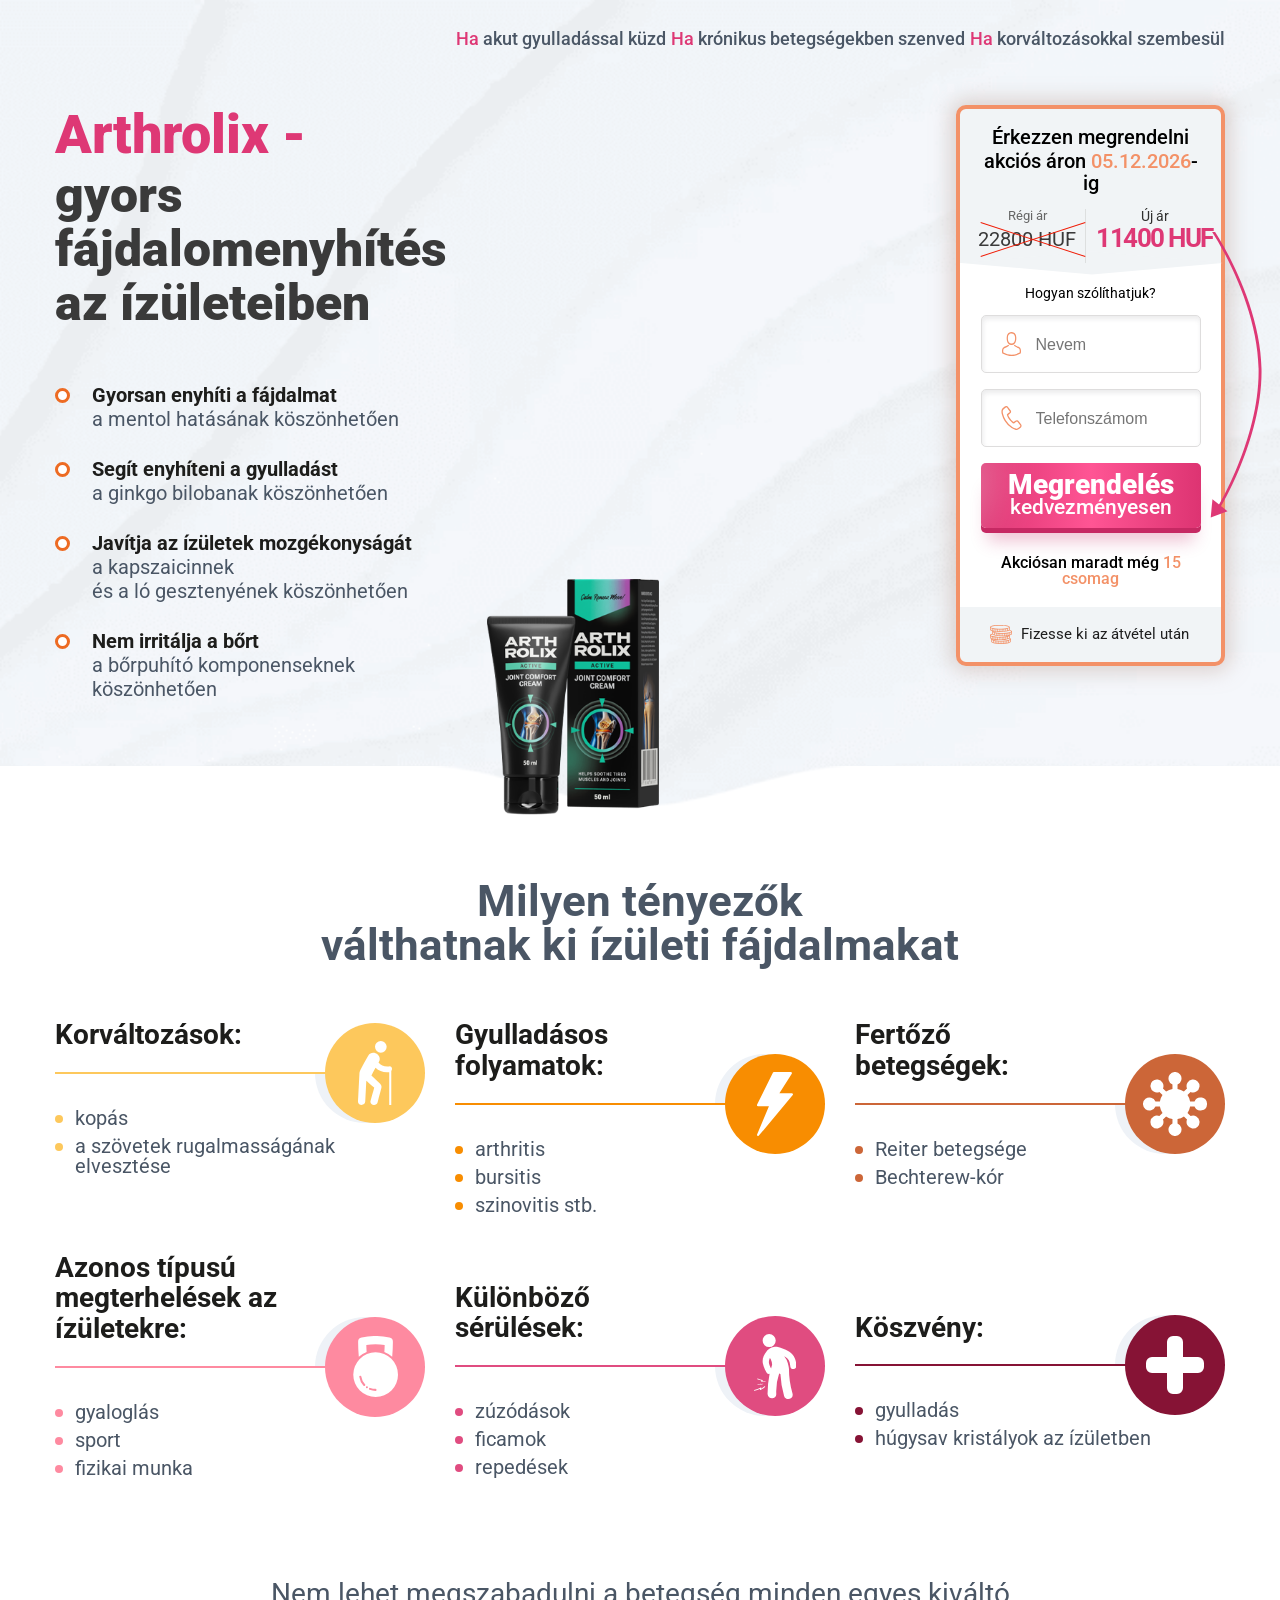
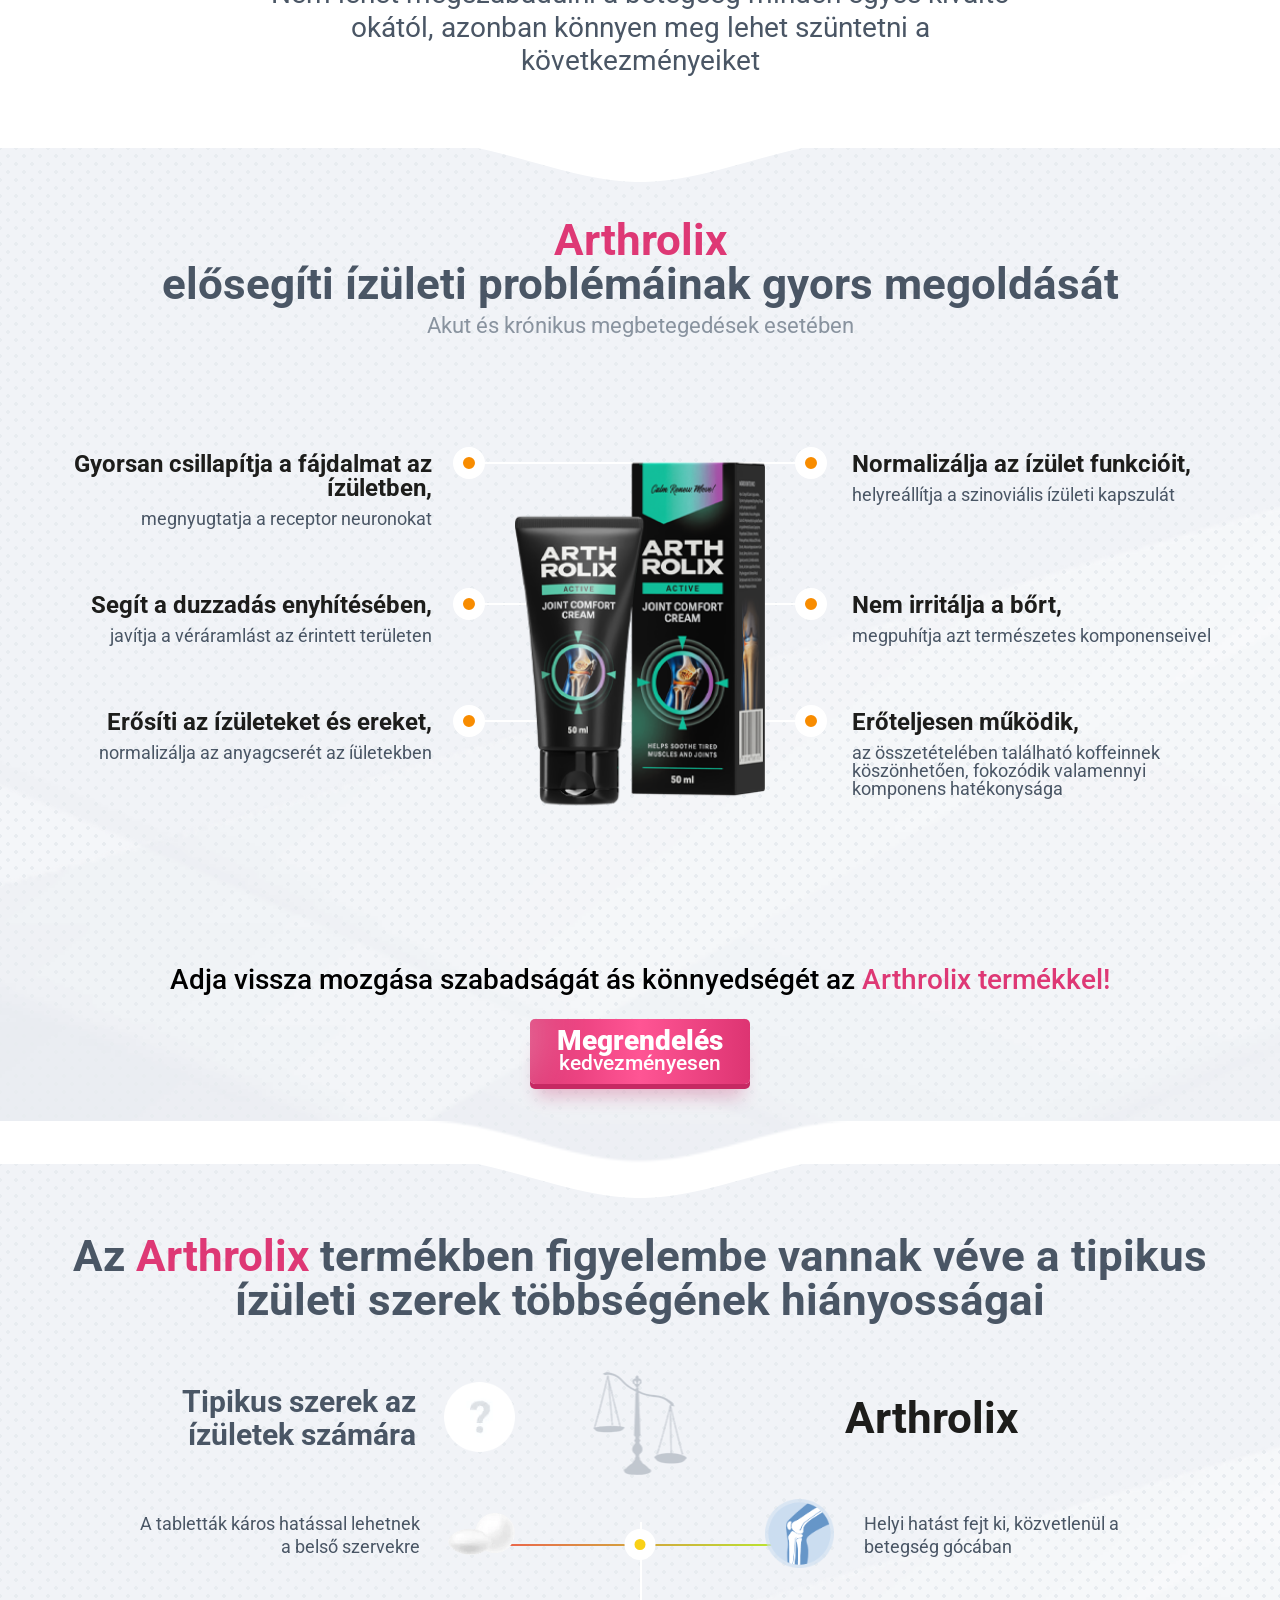
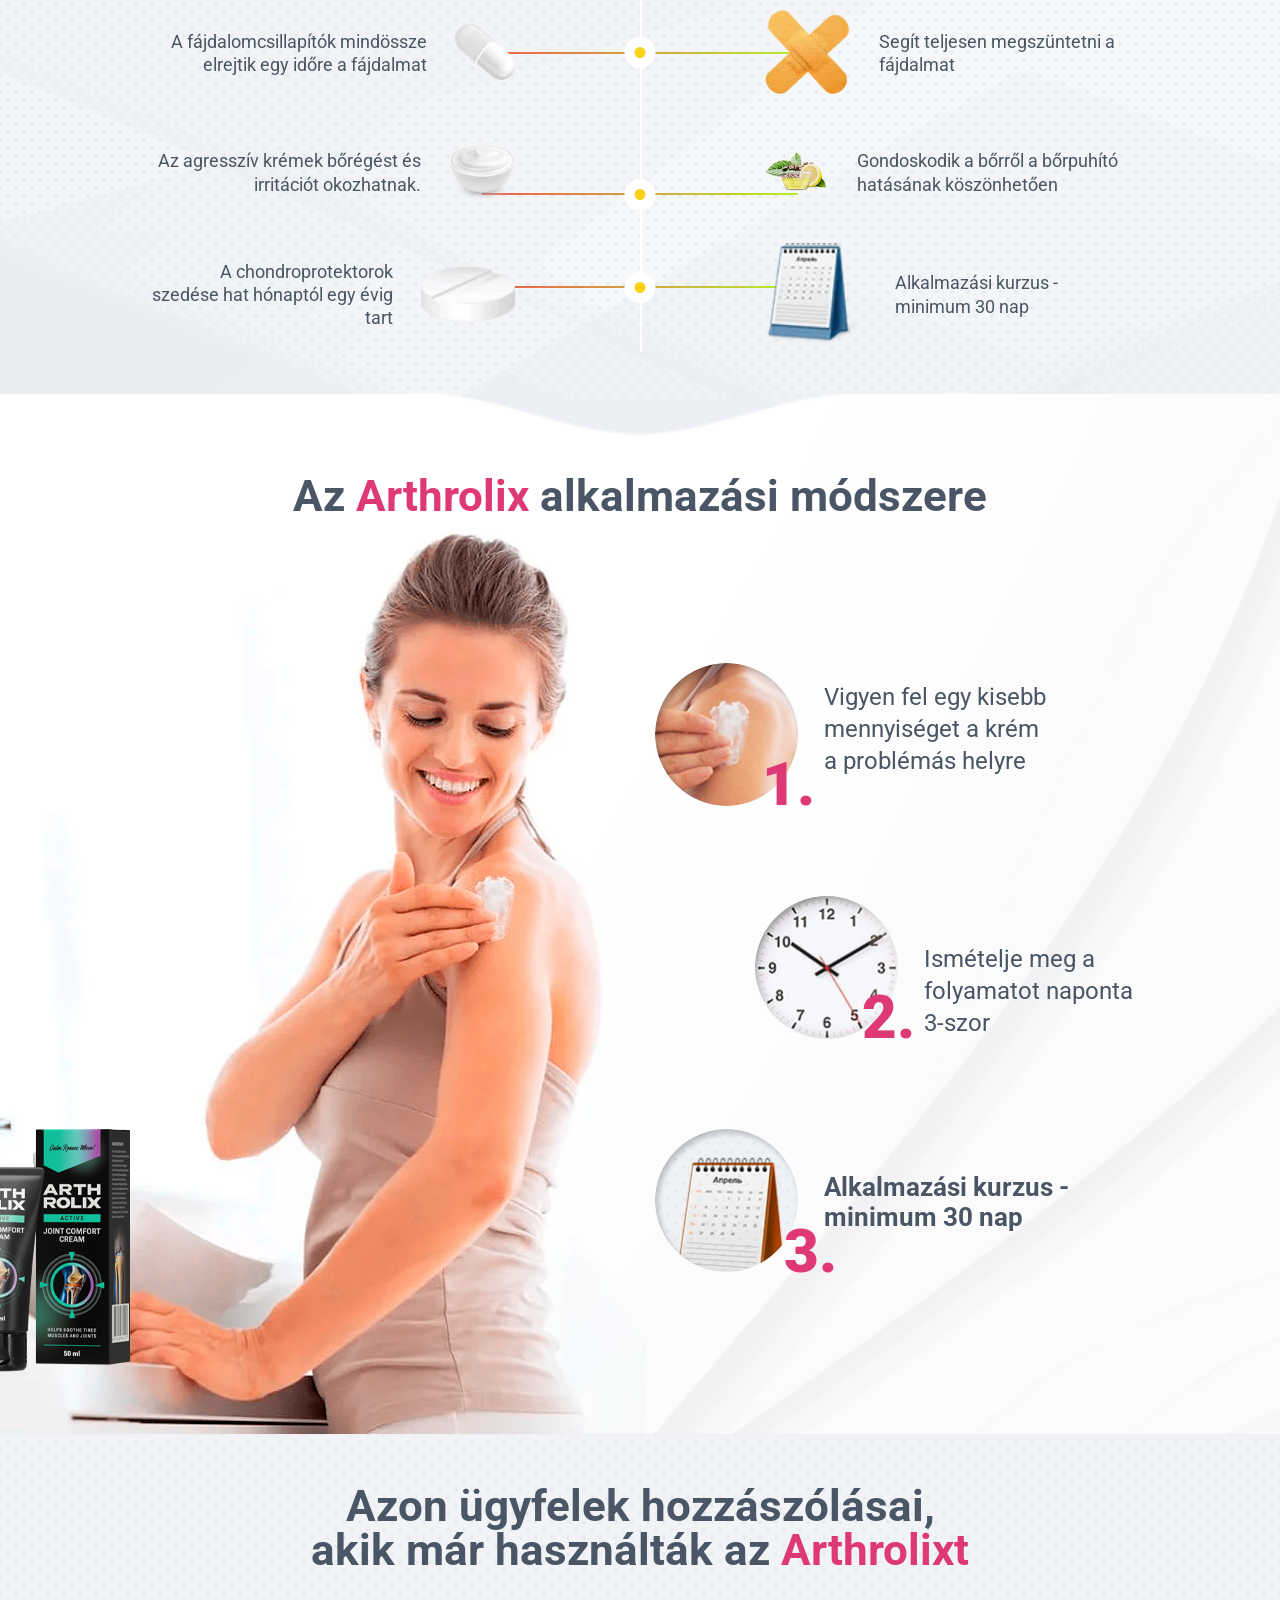
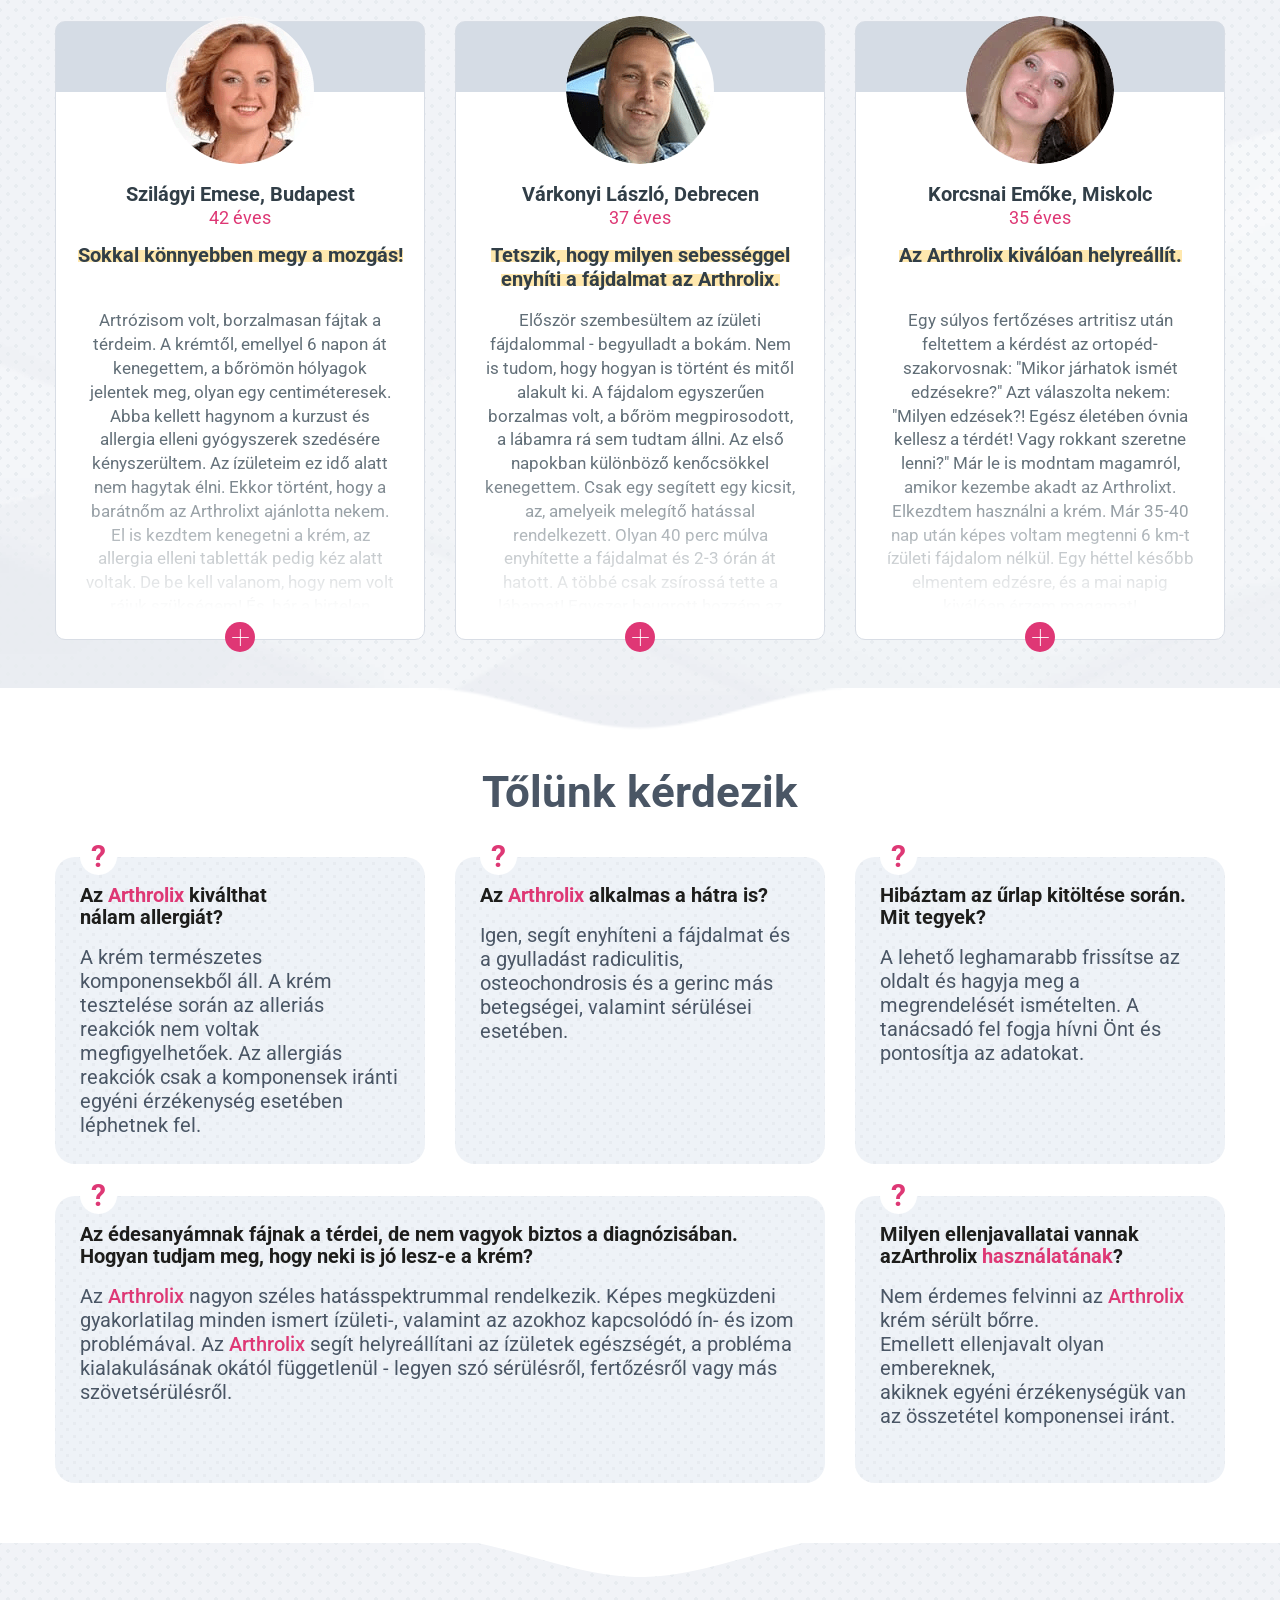
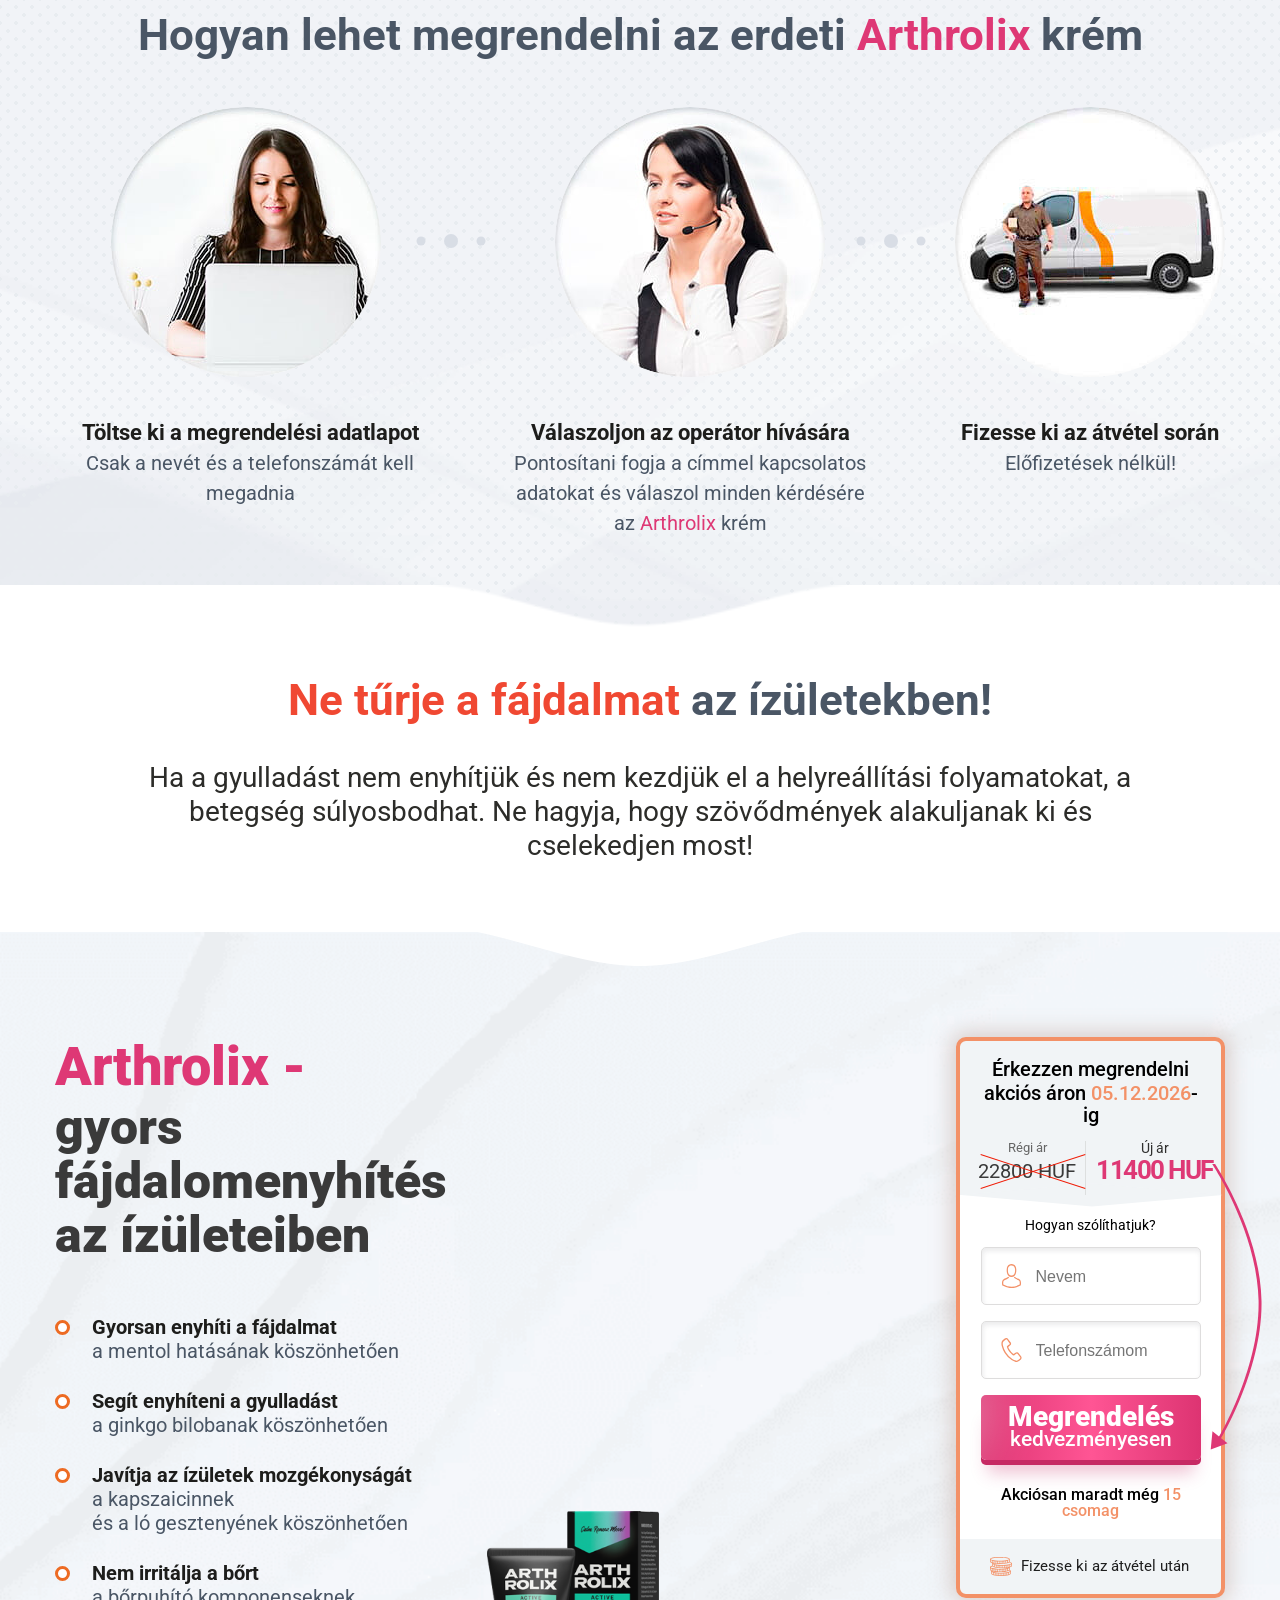
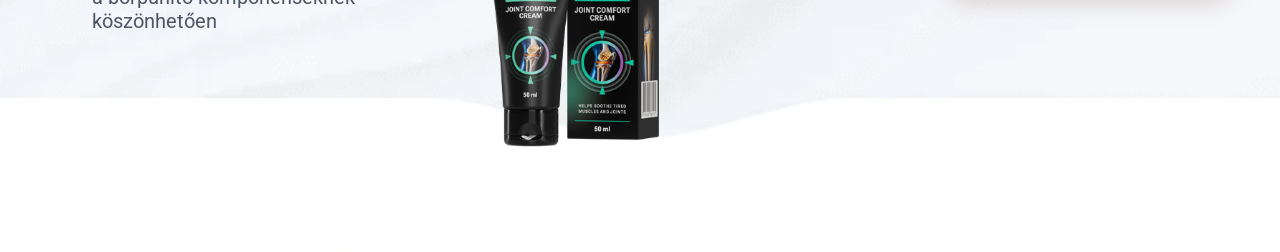
==== index.html @ befdc638 "Initial commit: Landing page Arthrolix Hungria" ====
<!DOCTYPE html>


<html lang="hu" dir="ltr">

<head>
    <meta charset="UTF-8">
    <meta name="viewport" content="width=device-width,initial-scale=1">
    <meta http-equiv="X-UA-Compatible" content="ie=edge">
    <title>Arthrolix megvásárlása olcsón. Árak, hozzászólások. Rendelje meg az Arthrolix most!</title>
    <link rel="icon" href="img/favicon.png">
    <link href="https://fonts.googleapis.com/css2?family=Roboto:wght@400;700&display=swap" rel="stylesheet">
    <link rel="stylesheet" href="css/style.css">
    <style>.blockRedLine3103 {
			display: none !important;
		}</style>

<script type="text/javascript" src="script_land.js" defer></script></head>

<body class="body-banner ev-date">
    <header class="header">
        <div class="container">
            <div class="header__top">
                <div class="header__logo">
                    <picture>
                        <img src="img/logo-main.png" alt="img" loading="lazy"></picture>
                </div>
                <nav class="nav">
                    <ul class="nav__list">
                        <li class="nav__item"><span class="nav__link"><span class="main-color">Ha</span> akut gyulladással küzd</span>
                        </li>
                        <li class="nav__item"><span class="nav__link"><span class="main-color">Ha</span> krónikus betegségekben szenved</span>
                        </li>
                        <li class="nav__item"><span class="nav__link"><span class="main-color">Ha</span> korváltozásokkal szembesül</span>
                        </li>
                    </ul>
                </nav>
            </div>
            <div class="header__content">
                <div class="header__about">
                    <h1 class="header__title"><span class="main-color">Arthrolix - </span> gyors fájdalomenyhítés az&nbsp;ízületeiben
                    </h1>
                    <ul class="header__features">
                        <li class="header__features-item"><b>Gyorsan enyhíti a fájdalmat</b> a mentol hatásának köszönhetően
                        </li>
                        <li class="header__features-item"><b>Segít enyhíteni a gyulladást</b> a ginkgo bilobanak köszönhetően
                        </li>
                        <li class="header__features-item"><b>Javítja az ízületek mozgékonyságát</b> a kapszaicinnek <br>és a ló gesztenyének köszönhetően
                        </li>
                        <li class="header__features-item"><b>Nem irritálja a bőrt</b> a bőrpuhító komponenseknek <br> köszönhetően
                        </li>
                    </ul>
                </div>
                <div class="header__prod">
                    <picture>
                        <source type="image/webp" srcset="img/prod-main.png">
                        <img src="img/prod-main.png" alt="img" loading="lazy"></picture>
                </div>
                <div class="form">
                    <div class="form__head">
                        <h3 class="form__title">Érkezzen megrendelni <span class="nowrap">akciós</span> áron <span class="form__date nowrap"><span class="date-0">2021.08.19</span></span>-ig</h3>
                        <div class="price">
                            <div class="price__old">
                                <p class="price__caption">Régi ár</p>
                                <div class="price__value"><span class="price__num x_price_previous al-cost-promo">&euro;</span></div>
                            </div>
                            <div class="price__new">
                                <p class="price__caption">Új ár</p>
                                <div class="price__value"><span class="price__num x_price_current al-cost">&euro;</span>
                                </div>
                            </div>
                        </div>
                    </div>
                    <div class="form__body">
                        <form action="/land/order" method="POST" class="x_order_form al-form">
                            <select name="country" class="al-country" style="display: none;"></select>
                            <p class="form__text">Hogyan szólíthatjuk?</p>

                            <label class="form__label form__label--name"><input type="text" name="name" placeholder="Nevem" required="" autocomplete="name"></label>
                            <label class="form__label form__label--tel"><input type="tel" name="phone" placeholder="Telefonszámom" required="" autocomplete="tel"></label>
                            <button class="btn">Megrendelés <span class="btn__small">kedvezményesen</span>
                            </button>
                            <p class="form__lastpack">Akciósan maradt még <span class="lastpack"><span class="js-countdown">15</span> csomag</span>
                            </p>
                        </form>
                    </div>
                    <p class="form__footer">Fizesse ki az átvétel után</p>
                </div>
            </div>
            <div class="header__woman">
                <picture>
                    <source media="(max-width:1023px)" srcset="[data-uri]">
                    <source type="image/webp" srcset="img/girl-header.png">
                    <img src="img/girl-header.png" alt="img" loading="lazy"></picture>
            </div>
        </div>
    </header>
    <section class="factors block">
        <div class="container">
            <h2 class="title title-factors">Milyen tényezők<br> válthatnak ki ízületi fájdalmakat
            </h2>
            <div class="factors__wrap">
                <div class="factors__item factors__item-age">
                    <p class="factors__name">Korváltozások:</p>
                    <div class="factors__line">
                        <div class="factors__circle">
                            <svg width="34" height="64" viewBox="0 0 34 64">
                                <path class="factors-path" d="M1022.78,1110a5.835,5.835,0,1,0,5.89,5.84A5.855,5.855,0,0,0,1022.78,1110Zm-21.3,31.68a12.84,12.84,0,0,1,1.18-3.18q3.6-6.93,7.55-13.68c4.01-6.8,14.67-.62,10.64,6.2-0.12.19-.23,0.4-0.35,0.6,2.45,3.09,6.13,4.24,10.72,3.77,2.81-.3,3.48,2.91,2.06,4.68V1174h-2.06v-32.84c-5.57.58-10.26-1.01-13.7-4.32q-2.1,3.78-4.09,7.62l8.71,8.26a4.34,4.34,0,0,1,1.22,4.23c-1.07,4.09-3.14,12.06-3.71,14.27-1.14,4.47-8.28,3.2-7.13-1.3,1.07-4.2,2.6-9.04,3.67-13.24,0.02-.05.03-0.1,0.05-0.14-0.05.14-7.92-6.85-7.92-6.85-0.37,7-.73,14.43-1.09,20.92-0.26,4.62-7.506,4.26-7.244-.38C1000.48,1161.31,1000.98,1150.59,1001.48,1141.68Z" transform="translate(-1000 -1110)"></path>
                            </svg>
                        </div>
                    </div>
                    <ul class="factors__list">
                        <li class="factors__point">kopás</li>
                        <li class="factors__point">a szövetek rugalmasságának elvesztése</li>
                    </ul>
                </div>
                <div class="factors__item factors__item-process">
                    <p class="factors__name">Gyulladásos folyamatok:</p>
                    <div class="factors__line">
                        <div class="factors__circle">
                            <svg width="36" height="64" viewBox="0 0 36 64">
                                <path class="factors-path" d="M1435.9,1134.95a1.064,1.064,0,0,0-.96-0.62h-12.55l12.38-19.69a1.09,1.09,0,0,0,.04-1.09,1.06,1.06,0,0,0-.93-0.55h-16.94a1.067,1.067,0,0,0-.95.59l-15.88,32a1.065,1.065,0,0,0,.95,1.54h10.88l-11.86,28.39a1.076,1.076,0,0,0,.42,1.32,1.056,1.056,0,0,0,1.37-.22l33.88-40.53A1.1,1.1,0,0,0,1435.9,1134.95Z" transform="translate(-1400 -1113)"></path>
                            </svg>
                        </div>
                    </div>
                    <ul class="factors__list">
                        <li class="factors__point">arthritis</li>
                        <li class="factors__point">bursitis</li>
                        <li class="factors__point">szinovitis stb.</li>
                    </ul>
                </div>
                <div class="factors__item factors__item-infection">
                    <p class="factors__name">Fertőző betegségek:</p>
                    <div class="factors__line">
                        <div class="factors__circle">
                            <svg width="64" height="64" viewBox="0 0 64 64">
                                <path class="factors-path" d="M1848.01,1145a6.5,6.5,0,0,1-12.48,2.53h-4.41a15.336,15.336,0,0,1-2.64,6.37l3.12,3.12a6.491,6.491,0,1,1-3.58,3.58l-3.12-3.12a15.19,15.19,0,0,1-6.37,2.63v4.42a6.5,6.5,0,1,1-5.07,0v-4.42a15.2,15.2,0,0,1-6.36-2.63l-3.12,3.12a6.505,6.505,0,1,1-3.58-3.58l3.11-3.13a15.225,15.225,0,0,1-2.63-6.36h-4.41a6.5,6.5,0,1,1,0-5.07h4.41a15.279,15.279,0,0,1,2.63-6.36l-3.11-3.12a6.5,6.5,0,1,1,3.58-3.58l3.12,3.11a15.334,15.334,0,0,1,6.36-2.63v-4.41a6.505,6.505,0,1,1,5.07,0v4.41a15.225,15.225,0,0,1,6.36,2.63l3.13-3.12a6.486,6.486,0,1,1,3.58,3.59l-3.12,3.12a15.2,15.2,0,0,1,2.63,6.36h4.41A6.5,6.5,0,0,1,1848.01,1145Z" transform="translate(-1784 -1113)"></path>
                            </svg>
                        </div>
                    </div>
                    <ul class="factors__list">
                        <li class="factors__point">Reiter betegsége</li>
                        <li class="factors__point">Bechterew-kór</li>
                    </ul>
                </div>
                <div class="factors__item factors__item-loads">
                    <p class="factors__name">Azonos típusú megterhelések az ízületekre:</p>
                    <div class="factors__line">
                        <div class="factors__circle">
                            <svg width="45" height="61" viewBox="0 0 45 61">
                                <path class="factors-path" d="M1016.5,1390.27a22.365,22.365,0,1,0,22.5,22.37A22.455,22.455,0,0,0,1016.5,1390.27Zm-10.56,33.46a1.028,1.028,0,0,1-1.44-.05,16.141,16.141,0,0,1-4.22-8.88,1.024,1.024,0,0,1,2.03-.27,14.115,14.115,0,0,0,3.69,7.77A1,1,0,0,1,1005.94,1423.73Zm1.96,2.6a1.015,1.015,0,1,1,1.02-1.01A1.009,1.009,0,0,1,1007.9,1426.33Zm8.6,2.57a16.381,16.381,0,0,1-5.88-1.08,1.02,1.02,0,1,1,.74-1.9,14.281,14.281,0,0,0,5.14.95A1.015,1.015,0,1,1,1016.5,1428.9Zm-16.682-34.14a24.689,24.689,0,0,1,7.812-4.87c-0.16-2.42-.27-4.71-0.32-6.91a54.746,54.746,0,0,1,9.19-.85,53.2,53.2,0,0,1,9.18.86c-0.05,2.28-.15,4.57-0.31,6.9a24.619,24.619,0,0,1,7.82,4.88c0.46-5.05.7-10.06,0.7-14.89a4.252,4.252,0,0,0-3.53-4.32,62.312,62.312,0,0,0-27.68-.01,4.259,4.259,0,0,0-3.561,4.26C999.119,1384.69,999.363,1389.71,999.818,1394.76Z" transform="translate(-994 -1374)"></path>
                            </svg>
                        </div>
                    </div>
                    <ul class="factors__list">
                        <li class="factors__point">gyaloglás</li>
                        <li class="factors__point">sport</li>
                        <li class="factors__point">fizikai munka</li>
                    </ul>
                </div>
                <div class="factors__item factors__item-injuries">
                    <p class="factors__name">Különböző <br>sérülések:
                    </p>
                    <div class="factors__line">
                        <div class="factors__circle">
                            <svg width="42.531" height="65" viewBox="0 0 42.531 65">
                                <path class="factors-path" d="M15.619-.008a6.547,6.547,0,1,1-6.5,6.547A6.523,6.523,0,0,1,15.619-.008ZM42.968,31.036c-0.611-3.994-1.287-7.356-4.013-10.467-3.59-4.1-9.477-6.057-14.542-7.461l-0.024-.031c-3.616-.946-8.349,1.429-8.449,1.544a4.714,4.714,0,0,0-1.981,1.685,3.378,3.378,0,0,0-.609.593c-6.261,7.861-4.853,12.972-.5,21.438a2.709,2.709,0,0,0,3.213,1.5,108.756,108.756,0,0,0-2.033,20.215c0.251,5.64,8.975,5.666,8.723,0a54.492,54.492,0,0,1,2.864-20.486,7.261,7.261,0,0,0,1.274.439,93.405,93.405,0,0,0,3.68,21.882c1.623,5.407,10.043,3.1,8.41-2.337a87.819,87.819,0,0,1-3.544-24.924,24.053,24.053,0,0,0-.495-2.957,33.554,33.554,0,0,0-1.879-5.924l-2.375-3.47a17.308,17.308,0,0,1,3.173,2.206c2.387,2.128,2.528,5.271,2.985,8.252,0.623,4.059,6.735,2.327,6.116-1.7h0Zm-26.64-7.12c0.277,0.328.533,0.667,0.793,1a13.668,13.668,0,0,1,1.48,5.762s-0.435,1.5-1.036,3.843C15.561,30.16,14.39,28.264,16.327,23.916ZM11.4,52.3a0.375,0.375,0,0,0-.423.063,16.8,16.8,0,0,1-3.452,2.36c0.081-.23.162-0.457,0.249-0.667a0.479,0.479,0,0,0-.077-0.5,0.375,0.375,0,0,0-.448-0.1A35.679,35.679,0,0,1,.768,55.918a0.451,0.451,0,0,0-.309.533,0.4,0.4,0,0,0,.483.336A33.734,33.734,0,0,0,6.663,54.7c-0.084.238-.168,0.473-0.258,0.693a0.473,0.473,0,0,0,.076.492,0.372,0.372,0,0,0,.442.1,18.1,18.1,0,0,0,4.557-2.935,0.481,0.481,0,0,0,.062-0.628A0.4,0.4,0,0,0,11.4,52.3Zm0.616-4.969a0.254,0.254,0,0,0-.268-0.161,12.409,12.409,0,0,1-3.157-.18c0.165-.1.33-0.2,0.488-0.29a0.418,0.418,0,0,0,.217-0.34,0.255,0.255,0,0,0-.2-0.268A24.7,24.7,0,0,1,4.207,44.55a0.371,0.371,0,0,0-.452.18,0.293,0.293,0,0,0,.092.431,23.33,23.33,0,0,0,4.275,1.413c-0.171.106-.341,0.209-0.507,0.3a0.414,0.414,0,0,0-.216.337,0.253,0.253,0,0,0,.193.269,13.283,13.283,0,0,0,4.073.348,0.419,0.419,0,0,0,.364-0.354A0.3,0.3,0,0,0,12.012,47.332ZM9.6,49.82a0.223,0.223,0,0,0-.059-0.072,0.2,0.2,0,0,0-.207-0.025,7.8,7.8,0,0,1-1.855.618c0.059-.09.118-0.18,0.177-0.262a0.207,0.207,0,0,0-.2-0.323,17.759,17.759,0,0,1-3.306.293,0.189,0.189,0,0,0-.194.2,0.208,0.208,0,0,0,.2.206,16.992,16.992,0,0,0,2.914-.222c-0.062.093-.122,0.186-0.185,0.271a0.209,0.209,0,0,0,.2.324,8.518,8.518,0,0,0,2.433-.736A0.2,0.2,0,0,0,9.6,49.82Z" transform="translate(-0.469)"></path>
                            </svg>
                        </div>
                    </div>
                    <ul class="factors__list">
                        <li class="factors__point">zúzódások</li>
                        <li class="factors__point">ficamok</li>
                        <li class="factors__point">repedések</li>
                    </ul>
                </div>
                <div class="factors__item factors__item-podagra">
                    <p class="factors__name">Köszvény:</p>
                    <div class="factors__line">
                        <div class="factors__circle">
                            <svg width="58" height="58" viewBox="0 0 58 58">
                                <path class="factors-path factors-path-podagra" d="M27,0h4a6,6,0,0,1,6,6V52a6,6,0,0,1-6,6H27a6,6,0,0,1-6-6V6A6,6,0,0,1,27,0ZM6,21H52a6,6,0,0,1,6,6v4a6,6,0,0,1-6,6H6a6,6,0,0,1-6-6V27A6,6,0,0,1,6,21Z"></path>
                            </svg>
                        </div>
                    </div>
                    <ul class="factors__list">
                        <li class="factors__point">gyulladás</li>
                        <li class="factors__point">húgysav kristályok az ízületben</li>
                    </ul>
                </div>
            </div>
            <p class="factors__conclusion">Nem lehet megszabadulni a betegség minden egyes kiváltó okától, azonban könnyen meg lehet szüntetni a következményeiket </p>
        </div>
    </section>
    <section class="solution block wave">
        <div class="container">
            <h2 class="title title-solution"><span class="main-color">Arthrolix</span><br> elősegíti ízületi problémáinak gyors megoldását</h2>
            <p class="subtitle">Akut és krónikus megbetegedések esetében</p>
            <div class="solution__items">
                <div class="solution__row">
                    <div class="item">
                        <p class="item__descr title-color"><span class="text-bold">Gyorsan csillapítja a fájdalmat az ízületben,</span><br> megnyugtatja a receptor neuronokat</p>
                    </div>
                    <div class="item">
                        <p class="item__descr title-color"><span class="text-bold">Normalizálja az ízület funkcióit,</span><br> helyreállítja a szinoviális ízületi kapszulát</p>
                    </div>
                </div>
                <div class="solution__row">
                    <div class="item">
                        <p class="item__descr title-color"><span class="text-bold">Segít a duzzadás enyhítésében, </span><br> javítja a véráramlást az érintett területen</p>
                    </div>
                    <div class="item">
                        <p class="item__descr title-color"><span class="text-bold">Nem irritálja a bőrt,</span><br> megpuhítja azt természetes komponenseivel
                        </p>
                    </div>
                </div>
                <div class="solution__row">
                    <div class="item">
                        <p class="item__descr title-color"><span class="text-bold">Erősíti az ízületeket és ereket,</span><br> normalizálja az anyagcserét az íületekben</p>
                    </div>
                    <div class="item">
                        <p class="item__descr title-color"><span class="text-bold">Erőteljesen működik,</span><br> az összetételében található koffeinnek köszönhetően, fokozódik valamennyi komponens hatékonysága</p>
                    </div>
                </div>
            </div>
            <h3 class="solution__foot-title title-color">Adja vissza mozgása szabadságát ás könnyedségét az <span class="main-color">Arthrolix termékkel!</span></h3>
            <div class="center">
                <button class="btn btn-solution ever-popup-btn">Megrendelés <br><span class="btn__small">kedvezményesen</span>
                </button>
            </div>
        </div>
    </section>
    <section class="compare block">
        <div class="container">
            <h2 class="title">Az <span class="main-color">Arthrolix</span> termékben figyelembe vannak véve a tipikus <br> ízületi szerek többségének hiányosságai</h2>
            <div class="compare__items">
                <div class="compare__row first-row">
                    <div class="compare__left">
                        <p class="compare__descr compare__descr-title text-bold">Tipikus szerek az ízületek számára</p>
                        <div class="compare__img-wrap">
                            <picture>
                                <source type="image/webp" srcset="img/compare-item-1.png">
                                <img class="compare__img" src="img/compare-item-1.png" alt="img" loading="lazy"></picture>
                        </div>
                    </div>
                    <div class="compare__right">
                        <div class="compare__img-wrap">
                            <picture>
                                <img class="compare__img compare__logo" src="img/logo-main.png" alt="img" loading="lazy"></picture>
                        </div>
                        <p class="compare__descr compare__descr-prod text-bold">Arthrolix</p>
                    </div>
                </div>
                <div class="compare__row row-2">
                    <div class="compare__left">
                        <p class="compare__descr">A tabletták káros hatással lehetnek a belső szervekre</p>
                        <div class="compare__img-wrap">
                            <picture>
                                <source type="image/webp" srcset="img/compare-item-3.png">
                                <img class="compare__img" src="img/compare-item-3.png" alt="img" loading="lazy"></picture>
                        </div>
                    </div>
                    <div class="compare__right">
                        <div class="compare__img-wrap">
                            <picture>
                                <source type="image/webp" srcset="img/compare-item-4.png">
                                <img class="compare__img" src="img/compare-item-4.png" alt="img" loading="lazy"></picture>
                        </div>
                        <p class="compare__descr">Helyi hatást fejt ki, közvetlenül a betegség gócában</p>
                    </div>
                </div>
                <div class="compare__row row-3">
                    <div class="compare__left">
                        <p class="compare__descr">A fájdalomcsillapítók mindössze elrejtik egy időre a fájdalmat</p>
                        <div class="compare__img-wrap">
                            <picture>
                                <source type="image/webp" srcset="img/compare-item-5.png">
                                <img class="item-img" src="img/compare-item-5.png" alt="img" loading="lazy"></picture>
                        </div>
                    </div>
                    <div class="compare__right">
                        <div class="compare__img-wrap">
                            <picture>
                                <source type="image/webp" srcset="img/compare-item-6.png">
                                <img class="item-img" src="img/compare-item-6.png" alt="img" loading="lazy"></picture>
                        </div>
                        <p class="compare__descr">Segít teljesen megszüntetni a fájdalmat</p>
                    </div>
                </div>
                <div class="compare__row row-4">
                    <div class="compare__left">
                        <p class="compare__descr">Az agresszív krémek bőrégést és irritációt okozhatnak.</p>
                        <div class="compare__img-wrap">
                            <picture>
                                <source type="image/webp" srcset="img/compare-item-7.png">
                                <img class="item-img" src="img/compare-item-7.png" alt="img" loading="lazy"></picture>
                        </div>
                    </div>
                    <div class="compare__right">
                        <div class="compare__img-wrap">
                            <picture>
                                <source type="image/webp" srcset="img/compare-item-8.png">
                                <img class="item-img" src="img/compare-item-8.png" alt="img" loading="lazy"></picture>
                        </div>
                        <p class="compare__descr">Gondoskodik a bőrről a bőrpuhító hatásának köszönhetően</p>
                    </div>
                </div>
                <div class="compare__row row-5">
                    <div class="compare__left">
                        <p class="compare__descr">A chondroprotektorok<br> szedése hat hónaptól egy évig tart</p>
                        <div class="compare__img-wrap">
                            <picture>
                                <source type="image/webp" srcset="img/compare-item-9.png">
                                <img class="item-img" src="img/compare-item-9.png" alt="img" loading="lazy"></picture>
                        </div>
                    </div>
                    <div class="compare__right">
                        <div class="compare__img-wrap">
                            <picture>
                                <source type="image/webp" srcset="img/compare-item-10.png">
                                <img class="item-img" src="img/compare-item-10.png" alt="img" loading="lazy"></picture>
                        </div>
                        <p class="compare__descr">Alkalmazási kurzus - <br>minimum 30 nap</p>
                    </div>
                </div>
            </div>
        </div>
    </section>
    <section class="use block">
        <div class="use-girl">
            <img src="img/bg-use-left.png" alt="img">
        </div>
        <div class="container">
            <h2 class="title">Az <span class="main-color">Arthrolix</span> alkalmazási módszere
            </h2>
            <ul class="use__list">
                <li class="use__item use__item--1">
                    <div class="use__img">
                        <picture>
                            <img src="img/use__img-1.jpg" alt="img" loading="lazy"></picture>
                    </div>
                    <p class="use__desc use__desc--1">Vigyen fel egy kisebb mennyiséget a krém <span class="nowrap">a problémás</span> helyre</p>
                </li>
                <li class="use__item use__item--2">
                    <div class="use__img">
                        <picture>
                            <img src="img/use__img-2.jpg" alt="img" loading="lazy"></picture>
                    </div>
                    <p class="use__desc use__desc--2">Ismételje meg a folyamatot naponta <span style="display: inline-block;">3-szor</span></p>
                </li>
                <li class="use__item use__item--3">
                    <div class="use__img">
                        <picture>
                            <img src="img/use__img-3.jpg" alt="img" loading="lazy"></picture>
                    </div>
                    <p class="use__desc use__desc--3">Alkalmazási kurzus - <span class="nowrap">minimum 30 nap</span>
                    </p>
                </li>
            </ul>
        </div>
    </section>
    <section class="reviews block">
        <div class="container">
            <h2 class="title title-reviews">Azon ügyfelek hozzászólásai, <br>akik már használták az <span class="main-color">Arthrolixt</span></h2>
            <div class="reviews__wrap reviews__slider is-ready">



                <div class="reviews__item" tabindex="0" style="">
                    <div class="reviews__img">
                        <picture>
                            <source type="image/webp" srcset="img/reviews1.png">
                            <img src="img/reviews1.jpg" alt="img" loading="lazy"></picture>
                    </div>
                    <div class="reviews__info">
                        <p class="reviews__about">Szilágyi Emese, Budapest</p>
                        <p class="reviews__age">42 éves</p>
                        <p class="reviews__quotes">Sokkal könnyebben megy a mozgás!</p>
                        <p class="reviews__text reviews__text-1">Artrózisom volt, borzalmasan fájtak a térdeim. A krémtől, emellyel 6 napon át kenegettem, a bőrömön hólyagok jelentek meg, olyan egy centiméteresek. Abba kellett hagynom a kurzust és allergia elleni gyógyszerek szedésére kényszerültem.
                            Az ízületeim ez idő alatt nem hagytak élni. Ekkor történt, hogy a barátnőm az Arthrolixt ajánlotta nekem. El is kezdtem kenegetni a krém, az allergia elleni tabletták pedig kéz alatt voltak. De be kell valanom, hogy nem volt
                            rájuk szükségem! És, bár a hirtelen mozdulatok még mindig fájdalmat váltanak ki a térdeimben és kézfejeimben (10 napja használom), ha összehasonlítom azzal, ami volt - ég s föld.
                        </p>
                        <div class="reviews__plus">+</div>
                    </div>
                </div>
                <div class="reviews__item" tabindex="0" style="">
                    <div class="reviews__img">
                        <picture>
                            <source type="image/webp" srcset="img/reviews2.png">
                            <img src="img/reviews2.jpg" alt="img" loading="lazy"></picture>
                    </div>
                    <div class="reviews__info">
                        <p class="reviews__about">Várkonyi László, Debrecen</p>
                        <p class="reviews__age">37 éves</p>
                        <p class="reviews__quotes">Tetszik, hogy milyen sebességgel enyhíti a fájdalmat az Arthrolix.
                        </p>
                        <p class="reviews__text">Először szembesültem az ízületi fájdalommal - begyulladt a bokám. Nem is tudom, hogy hogyan is történt és mitől alakult ki. A fájdalom egyszerűen borzalmas volt, a bőröm megpirosodott, a lábamra rá sem tudtam állni. Az első napokban
                            különböző kenőcsökkel kenegettem. Csak egy segített egy kicsit, az, amelyeik melegítő hatással rendelkezett. Olyan 40 perc múlva enyhítette a fájdalmat és 2-3 órán át hatott. A többé csak zsírossá tette a lábamat! Egyszer beugrott
                            hozzám az egyik sportoló ismerősöm, hozott nekem egy falkonnal az Arthrolix krém. Azonnal bekentem vele a lábamat, és a fájdalom még az előtt elmúlt, hogy a barátom elment volna! Később rendeltem magamnak még az Arthrolix krém
                            az interneten és folytattam a kurzust megelőzés céljából. Az én véleményem a krém - gyors, kényelmes és hatásos!</p>
                        <div class="reviews__plus">+</div>
                    </div>
                </div>
                <div class="reviews__item" tabindex="-1" style="">
                    <div class="reviews__img">
                        <picture>
                            <source type="image/webp" srcset="img/reviews3.png">
                            <img src="img/reviews3.jpg" alt="img" loading="lazy"></picture>
                    </div>
                    <div class="reviews__info">
                        <p class="reviews__about">Korcsnai Emőke, Miskolc</p>
                        <p class="reviews__age">35 éves</p>
                        <p class="reviews__quotes">Az Arthrolix kiválóan helyreállít.</p>
                        <p class="reviews__text reviews__text-1">Egy súlyos fertőzéses artritisz után feltettem a kérdést az ortopéd-szakorvosnak: "Mikor járhatok ismét edzésekre?" Azt válaszolta nekem: "Milyen edzések?! Egész életében óvnia kellesz a térdét! Vagy rokkant szeretne lenni?" Már
                            le is modntam magamról, amikor kezembe akadt az Arthrolixt. Elkezdtem használni a krém. Már 35-40 nap után képes voltam megtenni 6 km-t ízületi fájdalom nélkül. Egy héttel később elmentem edzésre, és a mai napig kiválóan érzem
                            magamat!
                        </p>
                        <div class="reviews__plus">+</div>
                    </div>
                </div>
            </div>
        </div>
    </section>
    <section class="questions block">
        <div class="container">
            <h2 class="title">Tőlünk kérdezik</h2>
            <div class="questions__list">
                <div class="questions__item"><span class="questions__more"></span>
                    <h3 class="questions__q">Az <span class="main-color">Arthrolix</span> kiválthat <br>nálam allergiát?
                    </h3>
                    <p class="questions__a">A krém természetes komponensekből áll. A krém tesztelése során az alleriás reakciók <span class="">nem voltak megfigyelhetőek.</span> Az allergiás reakciók csak a komponensek iránti egyéni érzékenység esetében léphetnek fel.</p>
                </div>
                <div class="questions__item"><span class="questions__more"></span>
                    <h3 class="questions__q">Az <span class="main-color">Arthrolix</span> alkalmas a hátra is?</h3>
                    <p class="questions__a">Igen, segít enyhíteni a fájdalmat <span class="">és a gyulladást</span> radiculitis, osteochondrosis és a gerinc más betegségei, valamint sérülései esetében. </p>
                </div>
                <div class="questions__item"><span class="questions__more"></span>
                    <h3 class="questions__q">Hibáztam az űrlap kitöltése során. Mit tegyek?</h3>
                    <p class="questions__a">A lehető leghamarabb frissítse az oldalt és hagyja meg a megrendelését ismételten. A tanácsadó fel fogja hívni Önt és pontosítja az adatokat.
                    </p>
                </div>
                <div class="questions__item"><span class="questions__more"></span>
                    <h3 class="questions__q">Az édesanyámnak fájnak a térdei, de nem vagyok biztos a diagnózisában. &nbsp;<br>Hogyan tudjam meg, hogy neki is jó lesz-e a krém?</h3>
                    <p class="questions__a">Az <span class="main-color">Arthrolix</span> nagyon széles hatásspektrummal rendelkezik. Képes megküzdeni gyakorlatilag <span class="">minden</span> ismert ízületi-, valamint az azokhoz kapcsolódó ín- és izom problémával. Az <span class="main-color">Arthrolix</span>                        segít helyreállítani az ízületek egészségét, a probléma kialakulásának okától függetlenül - legyen szó sérülésről, fertőzésről vagy más szövetsérülésről.
                    </p>
                </div>
                <div class="questions__item"><span class="questions__more"></span>
                    <h3 class="questions__q">Milyen ellenjavallatai vannak az<span class="nowrap">Arthrolix</span> <span class="main-color">használatának</span>?</h3>
                    <p class="questions__a">Nem érdemes felvinni az <span class="main-color">Arthrolix</span> krém
                        <span class="nowrap">sérült</span> bőrre. &nbsp;<br>Emellett ellenjavalt olyan embereknek,
                        <br> akiknek egyéni érzékenységük van az összetétel komponensei iránt.
                    </p>
                </div>
            </div>
        </div>
    </section>
    <section class="order block wave">
        <div class="container">
            <h2 class="title">Hogyan lehet megrendelni az erdeti <span class="main-color">Arthrolix</span>&nbsp;krém</h2>
            <ul class="order__list">
                <li class="order__item">
                    <div class="order__img order__img--1">
                        <picture>
                            <img src="img/order__img-1.jpg" loading="lazy" alt="img"></picture>
                    </div>
                    <div class="order__text">
                        <h3 class="order__title">Töltse ki a megrendelési adatlapot</h3>
                        <p class="order__desc">Csak a nevét és a <span class="nowrap">telefonszámát</span> kell megadnia</p>
                    </div>
                </li>
                <li class="order__item">
                    <div class="order__img order__img--2">
                        <picture>
                            <img src="img/order__img-2.jpg" loading="lazy" alt="img"></picture>
                    </div>
                    <div class="order__text">
                        <h3 class="order__title">Válaszoljon az operátor hívására</h3>
                        <p class="order__desc">Pontosítani fogja a címmel kapcsolatos adatokat <span class="nowrap">és válaszol</span> minden kérdésére az <span class="main-color">Arthrolix</span> krém</p>
                    </div>
                </li>
                <li class="order__item order__item--3">
                    <div class="order__img">
                        <picture>
                            <img src="img/order__img-3.png" loading="lazy" alt="img"></picture>
                    </div>
                    <div class="order__text">
                        <h3 class="order__title">Fizesse ki az átvétel során</h3>
                        <p class="order__desc">Előfizetések nélkül!</p>
                    </div>
                </li>
            </ul>
        </div>
    </section>
    <section class="attention block">
        <div class="container">
            <h2 class="title title-attention"><span class="attention-color">Ne tűrje a fájdalmat</span> az ízületekben!</h2>
            <p class="attention__text">Ha a gyulladást nem enyhítjük és nem kezdjük el a helyreállítási folyamatokat, a betegség súlyosbodhat. Ne hagyja, hogy szövődmények alakuljanak ki és cselekedjen most!</p>
        </div>
    </section>
    <section class="header wave">
        <div class="container">
            <div class="header__top">
                <div class="header__logo">
                    <picture>
                        <img src="img/logo-main.png" alt="img" loading="lazy"></picture>
                </div>
            </div>
            <div class="header__content">
                <div class="header__about">
                    <h1 class="header__title"><span class="main-color">Arthrolix - </span> gyors fájdalomenyhítés az&nbsp;ízületeiben
                    </h1>
                    <ul class="header__features">
                        <li class="header__features-item"><b>Gyorsan enyhíti a fájdalmat</b> a mentol hatásának köszönhetően
                        </li>
                        <li class="header__features-item"><b>Segít enyhíteni a gyulladást</b> a ginkgo bilobanak köszönhetően
                        </li>
                        <li class="header__features-item"><b>Javítja az ízületek mozgékonyságát</b> a kapszaicinnek <br>és a ló gesztenyének köszönhetően
                        </li>
                        <li class="header__features-item"><b>Nem irritálja a bőrt</b> a bőrpuhító komponenseknek <br> köszönhetően
                        </li>
                    </ul>
                </div>
                <div class="header__prod">
                    <picture>
                        <source type="image/webp" srcset="img/prod-main.png">
                        <img src="img/prod-main.png" alt="img" loading="lazy"></picture>
                </div>
                <div class="form">
                    <div class="form__head">
                        <h3 class="form__title">Érkezzen megrendelni <span class="nowrap">akciós</span> áron <span class="form__date nowrap"><span class="date-0">2021.08.19</span></span>-ig</h3>
                        <div class="price">
                            <div class="price__old">
                                <p class="price__caption">Régi ár</p>
                                <div class="price__value"><span class="price__num x_price_previous al-cost-promo">&euro;</span></div>
                            </div>
                            <div class="price__new">
                                <p class="price__caption">Új ár</p>
                                <div class="price__value"><span class="price__num x_price_current al-cost">&euro;</span>
                                </div>
                            </div>
                        </div>
                    </div>
                    <div class="form__body">
                        <form action="/land/order" method="POST" class="x_order_form al-form" id="form">
                            <select name="country" class="al-country" style="display: none;"></select>
                            <p class="form__text">Hogyan szólíthatjuk?</p>
                            <label class="form__label form__label--name"><input type="text" name="name" placeholder="Nevem" required="" autocomplete="name"></label>
                            <label class="form__label form__label--tel"><input type="tel" name="phone" placeholder="Telefonszámom" required="" autocomplete="tel"></label>
                            <button class="btn">Megrendelés <span class="btn__small">kedvezményesen</span>
                            </button>
                            <p class="form__lastpack">Akciósan maradt még <span class="lastpack"><span class="js-countdown">15</span> csomag</span>
                            </p>
                        </form>
                    </div>
                    <p class="form__footer">Fizesse ki az átvétel után</p>
                </div>
            </div>
            <div class="header__woman">
                <picture>
                    <source media="(max-width:1023px)" srcset="[data-uri]">
                    <source type="image/webp" srcset="img/girl-header.png">
                    <img src="img/girl-header.png" alt="img" loading="lazy"></picture>
            </div>
        </div>
    </section>

    <script src="js/jquery.min.js"></script>
    <script src="js/countdown.js"></script>
    <script src="js/index.js"></script>
    <script src="/tl-validator.js?country=hu&label=false"></script>
</body>


</html>
---- css/style.css ----
.container {
    padding-right: 10px;
    padding-left: 10px
}

*,
.reviews__item,
.slick-slider {
    -webkit-box-sizing: border-box;
            box-sizing: border-box
}

.slick-loading .slick-slide,
.slick-loading .slick-track {
    visibility: hidden
}

.slick-dots,
ul {
    list-style: none
}

.reviews__item,
.slick-dots li button,
.slick-dots li button:focus,
.slick-dots li button:hover,
.slick-list:focus,
.slick-next,
.slick-prev,
.slick-slide,
a,
a:focus,
button,
button:focus,
input,
input:focus {
    outline: 0
}

.form,
.slick-dots,
.title {
    text-align: center
}

.nav__list,
.price {
    -webkit-box-pack: justify;
        -ms-flex-pack: justify;
            justify-content: space-between
}

.btn,
.slick-list,
svg {
    overflow: hidden
}

.container {
    width: 100%;
    margin: 0 auto
}

@media (min-width:480px) {
    .container {
        width: 480px
    }
}

@media (min-width:640px) {
    .container {
        width: 640px
    }
}

@media (min-width:768px) {
    .container {
        width: 768px
    }
}

@media (min-width:1024px) {
    .container {
        width: 1024px
    }
}

@media (min-width:1200px) {
    .container {
        width: 1190px
    }
}

.wrap::after,
.wrap::before {
    content: "";
    display: table;
    clear: both
}

.slick-list,
.slick-slider,
.slick-track,
footer,
header,
nav,
section {
    display: block
}

a,
b,
body,
center,
dd,
div,
footer,
form,
h1,
h2,
h3,
header,
html,
i,
img,
label,
li,
nav,
object,
output,
p,
s,
section,
span,
time,
u,
ul,
var {
    margin: 0;
    padding: 0;
    border: 0;
    font: inherit;
    vertical-align: baseline
}

.slick-dots li button:before,
.slick-next:before,
.slick-prev:before {
    -webkit-font-smoothing: antialiased;
    -moz-osx-font-smoothing: grayscale
}

.text-bold,
.title {
    font-weight: 700
}

body {
    line-height: 1
}

br {
    font-size: 0
}

a {
    text-decoration: none
}

button {
    border: none
}

.slick-slider {
    position: relative;
    -webkit-user-select: none;
    -moz-user-select: none;
     -ms-user-select: none;
         user-select: none;
    -webkit-touch-callout: none;
    -khtml-user-select: none;
    -ms-touch-action: pan-y;
        touch-action: pan-y;
    -webkit-tap-highlight-color: transparent
}

.slick-list {
    position: relative;
    margin: 0;
    padding: 0
}

.slick-list.dragging {
    cursor: pointer
}

.slick-slider .slick-list,
.slick-slider .slick-track {
    -webkit-transform: translate3d(0, 0, 0);
            transform: translate3d(0, 0, 0)
}

.slick-track {
    position: relative;
    top: 0;
    left: 0;
    margin-left: auto;
    margin-right: auto
}

.slick-track:after,
.slick-track:before {
    display: table;
    content: ''
}

.slick-track:after {
    clear: both
}

.slick-slide {
    display: none;
    float: left;
    height: 100%;
    min-height: 1px
}

.slick-slide img {
    display: block
}

.slick-slide.slick-loading img {
    display: none
}

.slick-slide.dragging img {
    pointer-events: none
}

.slick-initialized .slick-slide {
    display: block
}

.slick-vertical .slick-slide {
    display: block;
    height: auto;
    border: 1px solid transparent
}

.slick-arrow.slick-hidden {
    display: none
}

.slick-dots,
.slick-next,
.slick-prev {
    position: absolute;
    display: block;
    padding: 0
}

.slick-loading .slick-list {
    background: #fff
}

.slick-next,
.slick-prev {
    font-size: 0;
    line-height: 0;
    top: 50%;
    width: 20px;
    height: 20px;
    -webkit-transform: translate(0, -50%);
            transform: translate(0, -50%);
    cursor: pointer;
    color: transparent;
    border: none;
    background: 0 0
}

.slick-next:focus,
.slick-next:hover,
.slick-prev:focus,
.slick-prev:hover {
    color: transparent;
    outline: 0;
    background: 0 0
}

.slick-next:focus:before,
.slick-next:hover:before,
.slick-prev:focus:before,
.slick-prev:hover:before {
    opacity: 1
}

.slick-next.slick-disabled:before,
.slick-prev.slick-disabled:before {
    opacity: .25
}

.slick-next:before,
.slick-prev:before {
    font-size: 20px;
    line-height: 1;
    opacity: .75;
    color: #fff
}

.slick-prev {
    left: -25px
}

.slick-prev:before {
    content: '←'
}

.slick-next:before {
    content: '→'
}

.slick-next {
    right: -25px
}

.slick-dots {
    bottom: -25px;
    left: 0;
    width: 100%;
    margin: 0
}

.slick-dots li {
    position: relative;
    display: inline-block;
    width: 20px;
    height: 20px;
    margin: 0 5px;
    padding: 0;
    cursor: pointer
}

.slick-dots li button {
    font-size: 0;
    line-height: 0;
    display: block;
    width: 20px;
    height: 20px;
    padding: 5px;
    cursor: pointer;
    color: transparent;
    border: 0;
    background: 0 0
}

.form,
.form__head::after {
    background-color: #f1f4f6
}

.form::after,
.form__footer,
.form__label::before {
    background-repeat: no-repeat
}

.slick-dots li button:focus:before,
.slick-dots li button:hover:before {
    opacity: 1
}

.slick-dots li button:before {
    font-size: 6px;
    line-height: 20px;
    position: absolute;
    top: 0;
    left: 0;
    width: 20px;
    height: 20px;
    content: "";
    text-align: center;
    opacity: .25;
    color: #000
}

.slick-dots li.slick-active button:before {
    opacity: .75;
    color: #000
}

body {
    font-family: Roboto, sans-serif;
    font-size: 14px
}

img {
    max-width: 100%
}

.title {
    font-size: 44px;
    line-height: 1;
    color: #4a5665;
    margin: 0 auto
}

.main-color {
    color: #de3875
}

.nowrap {
    white-space: nowrap
}

.form {
    max-width: 269px;
    border-radius: 10px;
    border: 4px solid #f39167;
    position: relative;
    -webkit-box-shadow: 0 0 20px 5px rgba(196, 170, 160, .5);
            box-shadow: 0 0 20px 5px rgba(196, 170, 160, .5)
}

.form::after {
    content: '';
    display: block;
    position: absolute;
    height: 286px;
    width: 53px;
    right: -42px;
    top: 123px;
    background-image: url(../img/form-arrow.svg);
    background-size: contain
}

.btn::before,
.form__label::before {
    top: 50%;
    content: ''
}

.form__head {
    padding: 18px 16px 12px;
    position: relative;
    z-index: 0
}

.form__head::after {
    display: block;
    position: absolute;
    bottom: 0;
    left: -3px;
    width: 135px;
    height: 135px;
    -webkit-transform: translateY(50%) translateX(50%) scaleY(.12) scaleX(1.37) rotate(45deg);
            transform: translateY(50%) translateX(50%) scaleY(.12) scaleX(1.37) rotate(45deg);
    z-index: -1;
    content: ''
}

.form__title {
    font-size: 20px;
    color: #000;
    font-weight: 500;
    line-height: 1
}

.form__date {
    color: #f39167;
    line-height: 24px;
    display: inline-block;
    margin-top: 2px
}

.form__body {
    background-color: #fff;
    padding: 23px 16px 20px
}

.form__label {
    display: block;
    margin-bottom: 16px;
    position: relative;
    max-width: 220px;
    margin-left: auto;
    margin-right: auto
}

.form__label::before {
    display: block;
    position: absolute;
    height: 24px;
    width: 22px;
    background-image: url(../img/ico-name.svg);
    background-position: 50%;
    background-size: contain;
    left: 20px;
    -webkit-transform: translateY(-50%);
            transform: translateY(-50%)
}

.form__label--tel::before {
    background-image: url(../img/ico-phone.svg)
}

.form__label input {
    padding-top: 20px;
    padding-bottom: 18px;
    font-size: 16px;
    color: #666;
    border-radius: 5px;
    border: 1px solid #dedddd;
    -webkit-box-shadow: inset 1px 3px 5px rgba(34, 35, 39, .09);
            box-shadow: inset 1px 3px 5px rgba(34, 35, 39, .09);
    padding-left: 54px;
    max-width: 100%
}

.form__label input:focus,
.form__label input:hover {
    -webkit-box-shadow: inset 0 0 10px 2px rgba(34, 35, 39, .2);
            box-shadow: inset 0 0 10px 2px rgba(34, 35, 39, .2)
}

.form__lastpack {
    font-size: 16px;
    font-weight: 500;
    margin-top: 7px
}

.form__lastpack .lastpack {
    color: #f39167
}

.form__footer {
    padding: 20px 16px 20px 45px;
    font-size: 15px;
    color: #1f1f1f;
    background-image: url(../img/ico-pay.svg);
    background-position: 30px 50%
}

.ever-popup__inner .ever-popup__close {
    top: -10px;
    right: -200px
}

.price {
    display: -webkit-box;
    display: -ms-flexbox;
    display: flex;
    -ms-flex-wrap: wrap;
        flex-wrap: wrap;
    margin-top: 16px
}

.price__caption {
    margin-bottom: 2px;
    text-align: center;
}

.center,
.subtitle {
    text-align: center
}

.price__old {
    display: -webkit-box;
    display: -ms-flexbox;
    display: flex;
    -webkit-box-orient: vertical;
    -webkit-box-direction: normal;
        -ms-flex-direction: column;
            flex-direction: column;
    margin-left: auto;
    margin-right: 5px;
    position: relative
}

.price__old::before {
    content: '';
    display: block;
    position: absolute;
    height: 54px;
    width: 1px;
    background-color: rgba(209, 208, 208, .6);
    right: -10px
}

.price__old .price__caption {
    font-size: 13px;
    color: #666;
    font-weight: 400
}

.price__old .price__num {
    font-size: 20px;
    color: #3a3a3a;
    position: relative
}

.price__old .price__num::after,
.price__old .price__num::before {
    content: '';
    display: block;
    position: absolute;
    width: 112%;
    height: 1px;
    background-color: #f01d07;
    -webkit-transform: rotate(18deg);
            transform: rotate(18deg);
    top: 50%;
    left: 0
}

.btn,
.price__new {
    margin-right: auto;
    position: relative
}

.price__old .price__num::after {
    -webkit-transform: rotate(-18deg);
            transform: rotate(-18deg)
}

.price__old .price__currency {
    font-size: 16px;
    color: #3a3a3a
}

.price__new {
    display: -webkit-box;
    display: -ms-flexbox;
    display: flex;
    -webkit-box-orient: vertical;
    -webkit-box-direction: normal;
        -ms-flex-direction: column;
            flex-direction: column;
    margin-left: 5px;
    left: 10px
}

.btn,
.nav {
    margin-left: auto
}

.price__new .price__value {
    color: #de3875
}

.price__new .price__caption {
    font-size: 14px;
    color: #30302f
}

.price__new .price__num {
    font-size: 26px;
    font-weight: 700;
    letter-spacing: -1.5px
}

.price__new .price__currency {
    font-weight: 600;
    font-size: 16px
}

.btn {
    background: -webkit-gradient(linear, left top, right top, color-stop(0, #dd3472), color-stop(50%, #ff5594), to(#dd3472));
    background: linear-gradient(to right, #dd3472 0, #ff5594 50%, #dd3472 100%);
    padding: 8px 20px 10px;
    border-radius: 5px;
    font-size: 28px;
    font-weight: 900;
    color: #fff;
    line-height: 1;
    -webkit-box-shadow: 0 5px 0 #c62963, 0 20px 16px -7px rgba(198, 41, 99, .28);
            box-shadow: 0 5px 0 #c62963, 0 20px 16px -7px rgba(198, 41, 99, .28);
    margin-bottom: 20px;
    cursor: pointer;
    width: 100%;
    max-width: 220px;
    font-family: Roboto;
    -webkit-transition: .3s;
    transition: .3s
}

.btn:hover {
    -webkit-box-shadow: 0 5px 0 #c62963, 0 0 16px -7px rgba(198, 41, 99, 0);
            box-shadow: 0 5px 0 #c62963, 0 0 16px -7px rgba(198, 41, 99, 0);
    -webkit-transition: .3s;
    transition: .3s
}

.btn:hover::before {
    -webkit-animation: main_btn .4s linear;
            animation: main_btn .4s linear
}

.btn:active {
    -webkit-box-shadow: 0 0 0 #c62963, 0 0 16px -7px rgba(198, 41, 99, 0);
            box-shadow: 0 0 0 #c62963, 0 0 16px -7px rgba(198, 41, 99, 0);
    -webkit-transition: .1s;
    transition: .1s;
    -webkit-transform: translateY(5px);
            transform: translateY(5px)
}

.btn__small {
    font-size: 21px;
    font-weight: 500;
    display: block;
    margin-top: -2px
}

.btn::before {
    width: 20px;
    height: 150%;
    background: rgba(255, 255, 255, .4);
    -webkit-box-shadow: 0 0 63px 3px #fff;
            box-shadow: 0 0 63px 3px #fff;
    -webkit-transform: translateY(-50%) rotate(25deg);
            transform: translateY(-50%) rotate(25deg);
    position: absolute;
    left: -20%
}

.nav {
    max-width: 769px;
    width: 100%;
    padding-top: 10px
}

.nav__list {
    display: -webkit-box;
    display: -ms-flexbox;
    display: flex
}

.nav__link {
    font-size: 18px;
    color: #4a5665;
    font-weight: 500;
    cursor: default
}

@-webkit-keyframes main_btn {
    0% {
        left: -10%
    }
    100% {
        left: 120%
    }
}

@keyframes main_btn {
    0% {
        left: -10%
    }
    100% {
        left: 120%
    }
}

.header {
    background-image: url(../img/bg-header.png);
    background-position: 50% 0;
    background-repeat: no-repeat;
    position: relative;
    z-index: auto;
    padding-bottom: 85px;
    background-size: cover
}

.header::after {
    content: '';
    display: block;
    width: 100%;
    height: 43px;
    background: url(../img/wave-top.png) center center no-repeat;
    background-size: cover;
    position: absolute;
    bottom: 0;
    left: 50%;
    -webkit-transform: translateX(-50%);
            transform: translateX(-50%);
    z-index: 1
}

.header__top {
    display: -webkit-box;
    display: -ms-flexbox;
    display: flex;
    padding-top: 20px;
    margin-bottom: 33px;
}

.header__logo {
    margin-left: 1px;
}

.header__content {
    display: -webkit-box;
    display: -ms-flexbox;
    display: flex;
    -ms-flex-wrap: wrap;
        flex-wrap: wrap
}

.header__about {
    max-width: 515px;
    position: relative;
    z-index: 2
}

.header__title {
    font-size: 50px;
    font-weight: 900;
    line-height: 54px;
    color: #3a3a3a;
    margin-bottom: 50px
}

.header__title span {
    line-height: 60px;
    display: block;
    font-size: 54px;
    margin-bottom: 3px
}

.header__features-item {
    font-size: 20px;
    color: #4a5665;
    font-weight: 400;
    line-height: 1.2;
    margin-bottom: 23px;
    padding-left: 37px;
    position: relative
}

.header__features-item::before {
    content: '';
    display: block;
    position: absolute;
    background-color: #fff;
    border-radius: 50%;
    height: 9px;
    width: 9px;
    border: 3px solid #ed6b23;
    left: 0;
    top: 8px
}

.header__features-item b {
    color: #1d1d1b;
    font-weight: 700;
    display: block;
    line-height: 30px;
    margin-bottom: -3px
}

.components .components__results .components__popup-head .components__popup-title,
.factors__name {
    line-height: 1.1
}

.header__prod {
    position: relative;
    max-width: 172px;
    -ms-flex-item-align: end;
        align-self: flex-end;
    top: 135px;
    right: 83px;
    z-index: 3
}

.header .form {
    margin-left: auto;
    -ms-flex-item-align: start;
        align-self: flex-start;
    position: relative;
    z-index: 2
}

.header__woman {
    position: absolute;
    z-index: auto;
    bottom: -110px;
    left: 50%;
    -webkit-transform: translateX(-45%);
            transform: translateX(-45%);
    width: 660px
}

.factors,
.wave {
    position: relative
}

.factors {
    padding: 70px 0;
    background: #fff;
    z-index: 1
}

.wave::after,
.wave::before {
    display: block;
    position: absolute;
    left: 50%;
    content: '';
    -webkit-transform: translateX(-50%);
            transform: translateX(-50%);
    background-size: cover
}

.wave::before {
    width: 326px;
    height: 34px;
    background: url(../img/wave-bottom.png) center center no-repeat;
    top: 0
}

.wave::after {
    width: 100%;
    height: 43px;
    background: url(../img/wave-top.png) center center no-repeat;
    bottom: 0;
    z-index: 1;
    background-size: cover
}

.title-factors {
    margin-bottom: 53px
}

.factors-path {
    fill: #fff;
    fill-rule: evenodd
}

.factors-path-podagra {
    fill-rule: initial
}

.factors__wrap {
    display: -webkit-box;
    display: -ms-flexbox;
    display: flex;
    -webkit-box-pack: start;
        -ms-flex-pack: start;
            justify-content: flex-start;
    -webkit-box-align: start;
        -ms-flex-align: start;
            align-items: flex-start;
    -ms-flex-wrap: wrap;
        flex-wrap: wrap;
    margin-bottom: 91px
}

.factors__item {
    width: 370px;
    margin-right: 30px;
    margin-bottom: 30px
}

.factors__item:nth-child(3n+3) {
    margin-right: 0
}

.factors__item:nth-last-child(-n+3) {
    margin-bottom: 0
}

.factors__item:nth-child(even) .factors__circle::before {
    border-radius: 50% 50% 0 0/100% 100% 0 0;
    bottom: auto;
    top: 0
}

.factors__name {
    font-size: 28px;
    font-weight: 700;
    color: #1d1d1b;
    max-width: 245px;
    margin-bottom: 21px
}

.factors__line {
    width: 100%;
    height: 2px;
    background: #fdc85c;
    display: block;
    position: relative;
    margin-bottom: 34px
}

.factors__circle {
    display: -webkit-box;
    display: -ms-flexbox;
    display: flex;
    -webkit-box-pack: center;
        -ms-flex-pack: center;
            justify-content: center;
    -webkit-box-align: center;
        -ms-flex-align: center;
            align-items: center;
    width: 100px;
    height: 100px;
    background: #fdc85c;
    border-radius: 50%;
    position: absolute;
    top: calc(50% - 50px);
    right: 0;
    z-index: auto
}

.factors__circle::before {
    content: '';
    width: 100%;
    height: 50%;
    background: #eef2f7;
    border-radius: 0 0 50% 50%/0 0 100% 100%;
    position: absolute;
    left: -10px;
    bottom: 0;
    z-index: -2
}

.factors__point {
    font-size: 20px;
    line-height: 1;
    color: #4a5665;
    padding-left: 20px;
    margin-bottom: 8px;
    position: relative
}

.factors__point::before {
    content: '';
    width: 8px;
    height: 8px;
    background: #fdc85c;
    border-radius: 50%;
    position: absolute;
    top: 7px;
    left: 0
}

.factors__item-podagra {
    margin-top: 60px
}

.factors__item-injuries {
    margin-top: 30px
}

.factors__conclusion {
    font-size: 28px;
    line-height: 1.2;
    color: #4a5665;
    text-align: center;
    max-width: 750px;
    margin: 0 auto
}

.factors__item-process .factors__circle,
.factors__item-process .factors__line,
.factors__item-process .factors__point::before {
    background: #f88d01
}

.factors__item-infection .factors__circle,
.factors__item-infection .factors__line,
.factors__item-infection .factors__point::before {
    background: #cc6638
}

.factors__item-loads .factors__circle,
.factors__item-loads .factors__line,
.factors__item-loads .factors__point::before {
    background: #fe8aa0
}

.factors__item-injuries .factors__circle,
.factors__item-injuries .factors__line,
.factors__item-injuries .factors__point::before {
    background: #e04c80
}

.factors__item-podagra .factors__circle,
.factors__item-podagra .factors__line,
.factors__item-podagra .factors__point::before {
    background: #861335
}

.subtitle {
    color: #89939f;
    font-size: 22px;
    margin: 9px 0 115px
}

.solution {
    padding: 70px 0 80px;
    position: relative;
    background-color: #f1f3f7;
    background-image: radial-gradient(#e8ecf0 15%, transparent 0), radial-gradient(#e8ecf0 15%, transparent 0), url(../img/main-bg.png);
    background-repeat: repeat, repeat, no-repeat;
    background-size: 16px 16px, 16px 16px, cover;
    background-position: 0 0, 8px 8px, center bottom
}

.solution__items {
    position: relative;
    display: -webkit-box;
    display: -ms-flexbox;
    display: flex;
    -ms-flex-wrap: wrap;
        flex-wrap: wrap;
    -webkit-box-pack: justify;
        -ms-flex-pack: justify;
            justify-content: space-between;
    margin-bottom: 103px
}

.solution__items::before {
    background-image: url(../img/prod-main.png);
    background-repeat: no-repeat;
    background-position: center center;
    background-size: contain;
    content: '';
    display: block;
    width: 250px;
    height: 520px;
    position: absolute;
    top: -78px;
    left: 50%;
    -webkit-transform: translateX(-50%);
            transform: translateX(-50%);
    z-index: 10
}

.solution__row {
    width: 100%;
    display: -webkit-box;
    display: -ms-flexbox;
    display: flex;
    -webkit-box-pack: justify;
        -ms-flex-pack: justify;
            justify-content: space-between;
    margin-bottom: 65px
}

.solution__row .item {
    position: relative;
    width: 50%;
    z-index: 9
}

.solution__row .item::before,
.solution__row .item:nth-child(1)::after {
    position: absolute;
    z-index: 0;
    content: ''
}

.solution__row .item__descr {
    font-size: 18px;
    color: #4a5665
}

.solution__row .item__descr span {
    color: #1d1d1b;
    font-size: 24px;
    display: inline-block;
    margin-bottom: 10px
}

.solution__row .item::before {
    width: 12px;
    height: 12px;
    background: #f88c00;
    border-radius: 50%;
    border: 10px solid #fff;
    top: -5px
}

.solution__row .item:nth-child(1) {
    text-align: right;
    padding-right: 208px
}

.solution__row .item:nth-child(1)::before {
    right: 155px
}

.solution__row .item:nth-child(1)::after {
    display: block;
    width: 100%;
    max-width: 310px;
    height: 2px;
    background: #fff;
    top: 10px;
    left: 430px
}

.solution__row .item:nth-child(2) {
    padding-left: 212px
}

.solution__row .item:nth-child(2)::before {
    left: 155px
}

.solution__foot-title {
    text-align: center;
    font-size: 28px;
    font-weight: 500
}

.btn-solution {
    margin-top: 25px;
    margin-bottom: 0
}

.components {
    padding: 50px 0 70px
}

.title-components {
    margin-bottom: 83px
}

.components-svg {
    fill: #eef2f7;
    fill-rule: evenodd
}

.components__wrap {
    margin-bottom: 45px
}

.components__row {
    display: -webkit-box;
    display: -ms-flexbox;
    display: flex;
    -webkit-box-pack: start;
        -ms-flex-pack: start;
            justify-content: flex-start;
    -webkit-box-align: start;
        -ms-flex-align: start;
            align-items: flex-start;
    margin-bottom: 48px
}

.components__row:last-child {
    margin-bottom: 0
}

.components__item {
    display: -webkit-box;
    display: -ms-flexbox;
    display: flex;
    -webkit-box-pack: start;
        -ms-flex-pack: start;
            justify-content: flex-start;
    -webkit-box-align: center;
        -ms-flex-align: center;
            align-items: center;
    width: 610px;
    -ms-flex-negative: 0;
        flex-shrink: 0;
    position: relative;
    padding-left: 185px
}

.components__item:first-child {
    width: 510px;
    margin-right: 60px
}

.components__item:last-child {
    padding-left: 215px
}

.components__item:last-child .components__img {
    width: 200px
}

.components__img {
    -ms-flex-negative: 0;
        flex-shrink: 0;
    width: 170px;
    position: absolute;
    top: 50%;
    -webkit-transform: translateY(-50%);
            transform: translateY(-50%);
    left: 0
}

.components__img img {
    display: block;
    margin-left: auto;
    max-width: initial
}

.components__img-5 {
    left: -28px
}

.components__name {
    font-size: 20px;
    line-height: 1;
    font-weight: 700;
    color: #1d1d1b;
    background: #eef2f7;
    border-radius: 50px;
    display: inline-block;
    padding: 10px 16px;
    margin-bottom: 10px
}

.components__text {
    font-size: 18px;
    line-height: 1.4;
    color: #4a5665;
    padding-left: 15px
}

.components__bottom {
    display: -webkit-box;
    display: -ms-flexbox;
    display: flex;
    -webkit-box-pack: start;
        -ms-flex-pack: start;
            justify-content: flex-start;
    -webkit-box-align: start;
        -ms-flex-align: start;
            align-items: flex-start
}

.components__fact {
    width: 170px;
    height: 170px;
    -ms-flex-negative: 0;
        flex-shrink: 0;
    margin-right: 30px
}

.components__about {
    font-size: 20px;
    line-height: 1.5;
    color: #2c2c29;
    border-top: 2px solid #eef2f7;
    border-bottom: 2px solid #eef2f7;
    padding: 24px 0;
    margin: 11px 0 23px
}

.components__links {
    display: -webkit-box;
    display: -ms-flexbox;
    display: flex;
    -webkit-box-pack: start;
        -ms-flex-pack: start;
            justify-content: flex-start;
    -webkit-box-align: center;
        -ms-flex-align: center;
            align-items: center
}

.components__link {
    font-size: 17px;
    line-height: 1;
    color: #0095d3;
    cursor: pointer
}

.components__link:first-child {
    margin-right: 36px
}

.components__link:hover {
    text-decoration: underline
}

.green-color {
    color: #2c9748
}

.components__popup {
    position: fixed;
    display: none;
    width: 1010px;
    max-height: 95vh;
    overflow: scroll;
    left: 50%;
    -webkit-transform: translateX(-50%) translateY(-50%);
            transform: translateX(-50%) translateY(-50%);
    text-align: center;
    background-color: #fff;
    border-radius: 10px;
    border: 1px solid #d8dde5;
    top: 50%;
    -webkit-box-shadow: 15px 24px 76px rgba(102, 108, 115, .9);
            box-shadow: 15px 24px 76px rgba(102, 108, 115, .9);
    z-index: 10
}

.order__img,
.reviews__img,
.reviews__text,
.use {
    overflow: hidden
}

.components__popup.show {
    display: block
}

.components__popup::-webkit-scrollbar {
    display: none
}

.components .components__authors .components__popup-head {
    text-align: left;
    padding: 46px 150px;
    background: #f5f7f9;
    position: relative;
    border-radius: 10px
}

.components .components__authors .components__popup-head::before {
    content: '';
    display: block;
    width: 98px;
    height: 99px;
    position: absolute;
    left: 24px;
    top: 24px;
    background: url(../img/components-authors-top.png)
}

.components .components__authors .components__authors-wrap {
    display: -webkit-box;
    display: -ms-flexbox;
    display: flex;
    -webkit-box-pack: justify;
        -ms-flex-pack: justify;
            justify-content: space-between;
    padding: 35px 170px 35px 182px;
    position: relative
}

.components .components__authors .components__authors-wrap::before {
    content: '';
    display: block;
    width: 182px;
    height: 180px;
    position: absolute;
    left: 0;
    bottom: 0;
    background: url(../img/components-authors-bottom.png);
    background-size: contain
}

.components .components__authors .components__authors-wrap .components__popup-text {
    text-align: left;
    max-width: 270px;
    margin-bottom: 68px;
    position: relative;
    z-index: 2
}

.components .components__authors .components__authors-wrap .components__popup-text::before {
    content: '1';
    display: block;
    font-size: 100px;
    color: #f5f7f9;
    font-weight: 900;
    position: absolute;
    z-index: -1;
    bottom: 0;
    left: -35px
}

.components .components__authors .components__authors-wrap .components__popup-text:nth-child(2)::before {
    content: '2'
}

.components .components__authors .components__authors-wrap .components__popup-text:nth-child(3)::before {
    content: '3'
}

.components .components__authors .components__authors-wrap .components__authors-right .components__popup-text:nth-child(1)::before {
    content: '4'
}

.components .components__authors .components__authors-wrap .components__authors-right .components__popup-text:nth-child(2)::before {
    content: '5'
}

.components .components__results .components__popup-head {
    text-align: left;
    padding: 36px 152px;
    background: #f5f7f9;
    position: relative;
    border-radius: 10px
}

.components .components__results .components__popup-head::before {
    content: '';
    display: block;
    width: 98px;
    height: 99px;
    position: absolute;
    left: 24px;
    top: 34px;
    background: url(../img/popup-resuts-top.png)
}

.components .components__results .components__results-wrap {
    padding: 25px 170px 45px 152px;
    position: relative;
    text-align: left;
    z-index: 2
}

.components .components__results .components__results-wrap::before {
    content: '';
    display: block;
    width: 182px;
    height: 180px;
    position: absolute;
    left: 0;
    bottom: 0;
    background: url(../img/components-authors-bottom.png);
    background-size: contain;
    z-index: 0
}

.compare::after,
.compare::before {
    content: '';
    left: 50%
}

.components__popup-title {
    display: inline-block;
    color: #4a5665;
    font-size: 38px;
    font-weight: 500;
    line-height: 50px;
    border-bottom: 2px solid #dae1e9
}

.components__popup-text {
    color: #4a5665;
    font-size: 17px;
    line-height: 24px;
    position: relative;
    z-index: 2
}

.components__popup-btn {
    width: 30px;
    height: 30px;
    background-color: #d5dce5;
    border-radius: 50%;
    position: absolute;
    right: 15px;
    top: 14px;
    cursor: pointer
}

.components__popup-btn::after,
.components__popup-btn::before {
    content: '';
    display: block;
    position: absolute;
    background-color: #fff;
    height: 2px;
    width: 20px;
    left: 50%;
    top: 50%;
    -webkit-transform: translateX(-50%) translateY(-50%) rotate(45deg);
            transform: translateX(-50%) translateY(-50%) rotate(45deg)
}

.components__popup-btn::after {
    -webkit-transform: translateX(-50%) translateY(-50%) rotate(-45deg);
            transform: translateX(-50%) translateY(-50%) rotate(-45deg)
}

.compare::before {
    width: 326px;
    height: 34px;
    background: url(../img/wave-bottom.png) center center no-repeat;
    position: absolute;
    top: 0;
    -webkit-transform: translateX(-50%);
            transform: translateX(-50%)
}

.compare::after {
    width: 100%;
    height: 43px;
    background: url(../img/wave-top.png) center center no-repeat;
    background-size: cover;
    position: absolute;
    bottom: -1px;
    -webkit-transform: translateX(-50%);
            transform: translateX(-50%)
}

.compare,
.compare__items {
    position: relative
}

.compare {
    padding: 70px 0 90px;
    background-color: #f1f3f7;
    background-image: radial-gradient(#e8ecf0 15%, transparent 0), radial-gradient(#e8ecf0 15%, transparent 0), url(../img/main-bg.png);
    background-repeat: repeat, repeat, no-repeat;
    background-size: 16px 16px, 16px 16px, cover;
    background-position: 0 0, 8px 8px, center bottom
}

.compare .title {
    margin-bottom: 60px
}

.compare__items::after,
.compare__items::before {
    content: '';
    display: block;
    position: absolute;
    left: 50%
}

.compare__items::before {
    width: 93px;
    height: 103px;
    top: -10px;
    -webkit-transform: translateX(-50%);
            transform: translateX(-50%);
    background: url(../img/compare-weight.png)
}

.compare__items::after {
    width: 2px;
    height: 430px;
    top: 140px;
    background: #fff;
    z-index: 0
}

.compare__row {
    display: -webkit-box;
    display: -ms-flexbox;
    display: flex;
    -webkit-box-pack: justify;
        -ms-flex-pack: justify;
            justify-content: space-between;
    color: #4a5665;
    margin-bottom: 40px;
    position: relative
}

.compare__row::after,
.compare__row::before {
    display: block;
    position: absolute;
    left: 50%;
    top: 0;
    content: '';
    -webkit-transform: translateX(-50%);
            transform: translateX(-50%)
}

.compare__row::before {
    width: 316px;
    height: 2px;
    background-color: #fff;
    background-image: -webkit-gradient(linear, right top, left top, color-stop(0, #b6ef2e), to(#ef5b4d));
    background-image: linear-gradient(to left, #b6ef2e 0, #ef5b4d 100%);
    z-index: 0
}

.compare__row::after {
    width: 11px;
    height: 11px;
    background: #f9d117;
    border-radius: 50%;
    border: 10px solid #fff;
    z-index: 2
}

.compare .first-row {
    margin-bottom: 45px
}

.compare .first-row::after,
.compare .first-row::before {
    display: none
}

.compare__descr {
    font-size: 18px;
    line-height: 1.3
}

.compare__descr-title {
    font-size: 30px;
    line-height: 1.1
}

.compare__descr-prod {
    color: #1d1d1b;
    font-size: 44px
}

.compare__left,
.compare__right {
    width: 50%
}

.compare__left {
    display: -webkit-box;
    display: -ms-flexbox;
    display: flex;
    -webkit-box-pack: end;
        -ms-flex-pack: end;
            justify-content: flex-end;
    -webkit-box-align: center;
        -ms-flex-align: center;
            align-items: center;
    text-align: right;
    padding-right: 125px
}

.attention__text,
.footer__center,
.order,
.reviews__info,
.reviews__popup,
.reviews__text {
    text-align: center
}

.compare__left .compare__img-wrap {
    position: relative;
    z-index: 5;
    margin-left: 28px
}

.compare__left .compare__descr {
    padding-left: 80px
}

.compare__left .compare__descr-title {
    padding-left: 30px
}

.compare__right {
    display: -webkit-box;
    display: -ms-flexbox;
    display: flex;
    -webkit-box-align: center;
        -ms-flex-align: center;
            align-items: center;
    padding-left: 125px
}

.use-girl img,
.use::before {
    display: block
}

.compare__right .compare__img-wrap {
    position: relative;
    z-index: 5;
    margin-right: 30px
}

.compare__right .compare__descr {
    padding-right: 80px
}

.compare__img-wrap {
    width: 100%;
    max-width: 115px;
    text-align: center
}

.compare .row-2::before {
    top: 45px
}

.compare .row-2::after {
    top: 30px
}

.compare .row-3 {
    margin-bottom: 47px
}

.compare .row-3::before {
    top: 42px
}

.compare .row-3::after {
    top: 27px
}

.compare .row-4::before {
    top: 50px
}

.compare .row-4::after {
    top: 36px
}

.compare .row-5 {
    margin-bottom: 0
}

.compare .row-5::before {
    top: 43px
}

.compare .row-5::after {
    top: 29px
}

.compare__logo {
    width: 84px
}

html {
    -ms-overflow-x: hidden;
    overflow-x: hidden
}

.use-girl {
    position: absolute;
    bottom: -40px;
    left: calc(50% - 990px);
    z-index: -1
}

.use,
.use .title {
    position: relative
}

.form__text {
    margin-bottom: 15px;
}

.use {
    padding-top: 80px;
    padding-bottom: 160px;
    background-repeat: no-repeat;
    background-position: right top;
    z-index: 3;
    top: 0;
    left: 0;
    margin-top: -42px
}

.use .title {
    z-index: 1
}

.use::before {
    content: '';
    width: 100%;
    height: 100%;
    position: absolute;
    background: url(../img/bg-use-right.png);
    background-size: cover;
    top: 0;
    left: 5%;
    z-index: 0
}

.use__list {
    margin-top: 145px;
    display: -webkit-box;
    display: -ms-flexbox;
    display: flex;
    -webkit-box-orient: vertical;
    -webkit-box-direction: normal;
        -ms-flex-direction: column;
            flex-direction: column;
    margin-left: auto;
    counter-reset: section;
    position: relative;
    z-index: 1
}

.use__item {
    display: -webkit-box;
    display: -ms-flexbox;
    display: flex;
    margin-bottom: 88px;
    margin-left: 600px;
    margin-right: 141px
}

.use__item--2 {
    margin-left: 700px;
    margin-right: 41px
}

.use__item:last-of-type {
    margin-bottom: 0
}

.use__img {
    width: 144px
}

.use__img img {
    border-radius: 50%
}

.use__desc {
    font-size: 24px;
    color: #4a5665;
    line-height: 32px;
    max-width: 260px;
    margin-top: 18px;
    margin-left: 26px;
    position: relative
}

.use__desc::before {
    counter-increment: section;
    content: counter(section) ".";
    position: absolute;
    font-size: 60px;
    color: #de3875;
    font-weight: 900;
    bottom: 7px;
    left: -62px
}

.reviews::after,
.reviews__add-label::before,
.reviews__slider .slick-arrow::before,
.reviews__text::after {
    content: ''
}

.use__desc--2 {
    margin-top: 47px
}

.use__desc--3 {
    margin-top: 43px;
    font-weight: 700;
    font-size: 26px;
    line-height: 30px
}

.use__desc--3::before {
    display: none
}

.reviews {
    padding: 50px 0 90px;
    background-color: #f1f3f7;
    background-image: radial-gradient(#e8ecf0 15%, transparent 0), radial-gradient(#e8ecf0 15%, transparent 0), url(../img/main-bg.png);
    background-repeat: repeat, repeat, no-repeat;
    background-size: 16px 16px, 16px 16px, cover;
    background-position: 0 0, 8px 8px, center bottom;
    z-index: 4
}

.reviews::after {
    width: 100%;
    height: 43px;
    background: url(../img/wave-top.png) center center no-repeat;
    background-size: cover;
    position: absolute;
    bottom: -1px;
    left: 50%;
    -webkit-transform: translateX(-50%);
            transform: translateX(-50%)
}

.reviews,
.reviews__item,
.reviews__text {
    position: relative
}

.title-reviews {
    margin-bottom: 49px
}

.reviews__wrap {
    display: -webkit-box;
    display: -ms-flexbox;
    display: flex;
    -webkit-box-pack: start;
        -ms-flex-pack: start;
            justify-content: flex-start;
    -webkit-box-align: start;
        -ms-flex-align: start;
            align-items: flex-start
}

.reviews__item {
    width: 370px;
    border-radius: 10px;
    border: 1px solid #d8dde5;
    background: linear-gradient(180deg, #d5dce5 70px, #fff 70px, #fff);
    z-index: 1;
    -ms-flex-negative: 0;
        flex-shrink: 0;
    margin-right: 30px
}

.reviews__item:last-child {
    margin-right: 0
}

.reviews__img {
    width: 148px;
    height: 148px;
    border-radius: 50%;
    margin: -6px auto 20px
}

.reviews__about {
    font-size: 20px;
    line-height: 1;
    font-weight: 700;
    color: #313e47;
    margin-bottom: 5px
}

.reviews__age {
    font-size: 18px;
    line-height: 1;
    color: #de3875;
    margin-bottom: 16px
}

.reviews__info {
    padding: 0 20px 30px
}

.reviews__quotes {
    font-size: 20px;
    line-height: 1.2;
    font-weight: 700;
    color: #313e47;
    min-height: 48px;
    background: -webkit-gradient(linear, left top, left bottom, color-stop(0, #fff), color-stop(30%, #fff), color-stop(30%, #ffe8ae), color-stop(80%, #ffe8ae), color-stop(80%, #fff), to(#fff));
    background: linear-gradient(180deg, #fff 0, #fff 30%, #ffe8ae 30%, #ffe8ae 80%, #fff 80%, #fff 100%);
    display: inline
}

.reviews__text {
    font-size: 17px;
    line-height: 1.4;
    color: #616e77;
    margin: 18px auto 0;
    max-width: 310px;
    height: 300px
}

.reviews__text::after {
    width: 100%;
    height: 150px;
    background: -webkit-gradient(linear, left bottom, left top, from(#fff), to(rgba(255, 255, 255, 0)));
    background: linear-gradient(0deg, #fff, rgba(255, 255, 255, 0));
    opacity: 1;
    position: absolute;
    bottom: 0;
    left: 0;
    -webkit-transition: .5s;
    transition: .5s
}

.reviews__text-1 {
    margin-top: 42px
}

.reviews__text.active {
    height: auto
}

.reviews__text.active::after {
    opacity: 0
}

.reviews__plus {
    width: 30px;
    height: 30px;
    border-radius: 50%;
    background: #df3775;
    background-size: contain;
    font-size: 34px;
    line-height: 30px;
    font-weight: 100;
    color: #fff;
    position: absolute;
    bottom: -13px;
    left: 50%;
    -webkit-transform: translateX(-50%);
            transform: translateX(-50%);
    cursor: pointer;
    padding-left: 1px
}

.reviews__slider .slick-arrow {
    width: 50px;
    height: 50px;
    background: url(../img/reviews-arrow.svg) center center/50% no-repeat #fff;
    border-radius: 50%;
    -webkit-box-shadow: 0 0 5px 0 #ff5593;
            box-shadow: 0 0 5px 0 #ff5593;
    -webkit-transform: translate(0, 0);
            transform: translate(0, 0);
    z-index: 3;
    top: 110px
}

.reviews__slider .slick-prev {
    left: 15px
}

.reviews__slider .slick-next {
    -webkit-transform: scale(-1, 1);
            transform: scale(-1, 1);
    right: 15px
}

.reviews__slider .slick-track {
    padding-top: 10px;
    padding-bottom: 15px
}

.reviews__add {
    display: -webkit-box;
    display: -ms-flexbox;
    display: flex;
    margin-top: 90px
}

.reviews__add-title {
    font-size: 28px;
    line-height: 1;
    color: #4a5665;
    max-width: 490px;
    font-weight: 500
}

.reviews__add-form {
    display: -webkit-box;
    display: -ms-flexbox;
    display: flex;
    -webkit-box-align: start;
        -ms-flex-align: start;
            align-items: flex-start;
    width: 100%;
    max-width: 650px;
    margin-top: 3px;
    margin-left: 30px;
    -webkit-box-pack: justify;
        -ms-flex-pack: justify;
            justify-content: space-between
}

.reviews__add-label {
    display: block;
    width: 100%;
    max-width: 430px;
    position: relative
}

.reviews__add-file,
.reviews__add-label::before {
    position: absolute;
    -webkit-transform: translateY(-50%);
            transform: translateY(-50%);
    top: 50%
}

.reviews__add-label::before {
    display: block;
    height: 24px;
    width: 25px;
    left: 19px;
    background-image: url(../img/ico-message.svg);
    background-repeat: no-repeat;
    background-position: 50%
}

.reviews__add-text {
    display: block;
    padding: 20px 15px 18px 60px;
    border-radius: 5px;
    border: 1px solid #dedddd;
    font-size: 16px;
    color: #666;
    width: 100%;
    background-color: #fff;
    font-family: Roboto;
    -webkit-box-shadow: inset 2px 3px 5px rgba(34, 35, 39, .09);
            box-shadow: inset 2px 3px 5px rgba(34, 35, 39, .09)
}

.reviews__add-text:focus,
.reviews__add-text:hover {
    -webkit-box-shadow: inset 0 0 10px 2px rgba(34, 35, 39, .2);
            box-shadow: inset 0 0 10px 2px rgba(34, 35, 39, .2)
}

.reviews__add-file {
    height: 22px;
    width: 22px;
    background-color: #fff;
    display: -webkit-box;
    display: -ms-flexbox;
    display: flex;
    -webkit-box-align: center;
        -ms-flex-align: center;
            align-items: center;
    -webkit-box-pack: center;
        -ms-flex-pack: center;
            justify-content: center;
    cursor: pointer;
    right: 18px
}

.reviews__add-file::before {
    content: '+';
    font-size: 24px;
    color: #f39167;
    font-weight: 300;
    position: relative;
    border: 1px solid #f39167;
    border-radius: 50%;
    padding: 0 5px
}

.reviews__add-file input {
    display: none
}

.reviews__add-btn {
    max-width: 190px;
    font-size: 22px;
    color: #313e47;
    padding-top: 17px;
    padding-bottom: 16px;
    border-radius: 5px;
    margin-bottom: 0;
    cursor: pointer;
    background: #d8dde5;
    margin-left: auto;
    margin-right: 0;
    -webkit-box-shadow: 0 3px 0 #b6bcc5, 0 20px 16px -7px rgba(126, 137, 154, .3);
            box-shadow: 0 3px 0 #b6bcc5, 0 20px 16px -7px rgba(126, 137, 154, .3)
}

.reviews__add-btn:hover {
    -webkit-box-shadow: 0 3px 0 #b6bcc5, 0 0 0 -7px rgba(126, 137, 154, .3);
            box-shadow: 0 3px 0 #b6bcc5, 0 0 0 -7px rgba(126, 137, 154, .3)
}

.reviews__add-btn:active {
    -webkit-box-shadow: 0 0 0 #b6bcc5, 0 0 0 -7px rgba(126, 137, 154, .3);
            box-shadow: 0 0 0 #b6bcc5, 0 0 0 -7px rgba(126, 137, 154, .3);
    -webkit-transform: translateY(3px);
            transform: translateY(3px)
}

.reviews__popup {
    position: fixed;
    display: none;
    width: 630px;
    height: 350px;
    left: calc(50% - 3px);
    -webkit-transform: translateX(-50%) translateY(-50%);
            transform: translateX(-50%) translateY(-50%);
    background-color: #fff;
    border-radius: 10px;
    border: 1px solid #d8dde5;
    top: 50%;
    padding-top: 44px;
    padding-bottom: 10px;
    -webkit-box-shadow: 15px 24px 76px rgba(102, 108, 115, .35);
            box-shadow: 15px 24px 76px rgba(102, 108, 115, .35);
    z-index: 10
}

.reviews__popup.show {
    display: block
}

.reviews__popup-title {
    font-size: 28px;
    line-height: 30px;
    color: #4a5665
}

.reviews__popup-img {
    width: 88px;
    margin: 36px auto 42px
}

.reviews__popup-footnote {
    font-size: 17px;
    color: #4a5665;
    font-style: italic
}

.reviews__popup-btn {
    width: 30px;
    height: 30px;
    background-color: #d5dce5;
    border-radius: 50%;
    position: absolute;
    right: 15px;
    top: 14px;
    cursor: pointer
}

.reviews__popup-btn::after,
.reviews__popup-btn::before {
    content: '';
    display: block;
    position: absolute;
    background-color: #fff;
    height: 2px;
    width: 20px;
    left: 50%;
    top: 50%;
    -webkit-transform: translateX(-50%) translateY(-50%) rotate(45deg);
            transform: translateX(-50%) translateY(-50%) rotate(45deg)
}

.reviews__popup-btn::after {
    -webkit-transform: translateX(-50%) translateY(-50%) rotate(-45deg);
            transform: translateX(-50%) translateY(-50%) rotate(-45deg)
}

.questions {
    padding-top: 40px;
    padding-bottom: 60px
}

.questions__list {
    display: -webkit-box;
    display: -ms-flexbox;
    display: flex;
    -ms-flex-wrap: wrap;
        flex-wrap: wrap;
    -webkit-box-pack: justify;
        -ms-flex-pack: justify;
            justify-content: space-between;
    margin-top: 43px
}

.questions__item {
    max-width: 370px;
    background-color: #eef2f7;
    background-image: radial-gradient(#e7ebf0 20%, transparent 0), radial-gradient(#e7ebf0 20%, transparent 0);
    background-size: 13px 13px;
    background-position: 0 0, 19px 19px;
    padding: 27px 25px;
    border-radius: 20px;
    position: relative
}

.order__img,
.order__img img,
.order__item::before {
    border-radius: 50%
}

.questions__item::before {
    content: '?';
    position: absolute;
    background-color: #fff;
    width: 37px;
    height: 37px;
    font-size: 30px;
    font-weight: 700;
    border-radius: 50%;
    display: -webkit-box;
    display: -ms-flexbox;
    display: flex;
    -webkit-box-align: center;
        -ms-flex-align: center;
            align-items: center;
    -webkit-box-pack: center;
        -ms-flex-pack: center;
            justify-content: center;
    color: #de3875;
    top: -19px;
    left: 25px
}

.footer__wrap,
.order__list {
    -webkit-box-pack: justify;
        -ms-flex-pack: justify;
            justify-content: space-between
}

.questions__item:nth-of-type(4) {
    max-width: 770px;
    margin-top: 32px;
    margin-bottom: 0
}

.questions__item:nth-of-type(5) {
    margin-top: 32px;
    padding-bottom: 55px;
    margin-bottom: 0
}

.questions__q {
    font-size: 20px;
    line-height: 1.1;
    font-weight: 700;
    color: #1d1d1b
}

.questions__a {
    font-size: 20px;
    line-height: 24px;
    color: #4a5665;
    font-weight: 400;
    margin-top: 17px
}

.questions__a .main-color {
    font-weight: 500
}

.order {
    padding-top: 70px;
    padding-bottom: 90px;
    background-color: #f1f3f7;
    background-image: radial-gradient(#e8ecf0 15%, transparent 0), radial-gradient(#e8ecf0 15%, transparent 0), url(../img/main-bg.png);
    background-repeat: repeat, repeat, no-repeat;
    background-size: 16px 16px, 16px 16px, cover;
    background-position: 0 0, 8px 8px, center bottom
}

.order__list {
    display: -webkit-box;
    display: -ms-flexbox;
    display: flex;
    margin: 50px auto 0;
    max-width: 1150px
}

.order__img,
.title-attention {
    margin-bottom: 39px
}

.order__item {
    max-width: 370px;
    position: relative
}

.order__item::before {
    content: '';
    display: block;
    position: absolute;
    height: 14px;
    width: 14px;
    background-color: #d8dde5;
    right: -23px;
    top: 127px;
    -webkit-box-shadow: 30px 0 0 -2.5px #d8dde5, -30px 0 0 -2.5px #d8dde5;
            box-shadow: 30px 0 0 -2.5px #d8dde5, -30px 0 0 -2.5px #d8dde5
}

.footer,
.order__img,
.order__item--3,
.popup__wrap {
    position: relative
}

.order__item--3 {
    left: 10px
}

.order__item--3::before {
    display: none
}

.order__img {
    margin-left: auto;
    margin-right: auto;
    width: 270px
}

.order__img--1 {
    right: 4px
}

.order__title {
    font-size: 22px;
    line-height: 30px;
    font-weight: 700;
    color: #1d1d1b
}

.order__desc {
    font-size: 20px;
    line-height: 30px;
    color: #4a5665;
    font-weight: 400
}

.attention {
    padding: 50px 0 70px
}

.attention-color {
    color: #f04832
}

.attention__text {
    font-size: 28px;
    line-height: 1.2;
    color: #2c2c29;
    max-width: 1000px;
    margin: 0 auto
}

.footer {
    padding-top: 80px !important;
    background: #fff !important;
}

.footer__wrap {
    display: -webkit-box;
    display: -ms-flexbox;
    display: flex;
    -webkit-box-align: center;
        -ms-flex-align: center;
            align-items: center;
    color: #696f92;
    font-size: 16px;
    line-height: 1.5
}

.footer__left {
    display: -webkit-box;
    display: -ms-flexbox;
    display: flex
}

.footer__left .main-color {
    display: inline-block;
    font-weight: 700;
    font-size: 20px
}

.footer__logo {
    margin-right: 15px;
    margin-top: 5px
}

.footer__center {
    margin-left: -25px
}

.footer__privacy {
    display: inline-block;
    margin-bottom: 5px;
    font-size: 16px;
    line-height: 1;
    color: #0095d3
}

.footer__privacy:hover {
    text-decoration: underline
}

.footer__right {
    text-align: right
}

.reviews__area {
    width: 100%;
    max-width: 430px;
    position: relative
}

@media (min-width:1024px) and (max-width:1199px) {
    .components.block {
        padding-top: 40px;
        padding-bottom: 40px
    }
    .questions.block {
        padding-top: 40px
    }
    .attention.block {
        padding-top: 30px;
        padding-bottom: 30px
    }
}

@media screen and (max-width:1270px) {
    .header .form::after {
        display: none
    }
}

@media screen and (max-width:1199px) {
    .use__item,
    .use__item--2 {
        margin-left: auto
    }
    .title {
        font-size: 39px
    }
    .block {
        padding: 60px 0
    }
    .header__top {
        margin-bottom: 0
    }
    .header {
        overflow: visible
    }
    .header__title {
        font-size: 48px;
        line-height: 1.1;
        margin-bottom: 30px
    }
    .header__title span {
        font-size: 50px;
        line-height: 1.1
    }
    .header__prod {
        max-width: 140px;
        top: 130px;
        right: 140px
    }
    .header__woman {
        max-width: 550px;
        bottom: -3px
    }
    .factors {
        padding: 60px 0 40px
    }
    .title-factors {
        margin-bottom: 40px
    }
    .factors__wrap {
        -webkit-box-pack: center;
            -ms-flex-pack: center;
                justify-content: center;
        margin-bottom: 50px
    }
    .factors__item {
        width: 320px;
        margin-right: 20px;
        margin-bottom: 20px
    }
    .factors__name {
        font-size: 26px;
        max-width: 235px
    }
    .factors__point {
        font-size: 19px
    }
    .factors__conclusion {
        font-size: 25px
    }
    .subtitle {
        margin-bottom: 95px
    }
    .solution {
        padding: 60px 0 70px
    }
    .solution__items {
        margin-bottom: 60px
    }
    .solution__row {
        width: 100%;
        display: -webkit-box;
        display: -ms-flexbox;
        display: flex;
        -webkit-box-pack: justify;
            -ms-flex-pack: justify;
                justify-content: space-between;
        margin-bottom: 65px
    }
    .solution__row .item:nth-child(1) {
        padding-right: 145px
    }
    .solution__row .item:nth-child(1)::before {
        right: 105px
    }
    .solution__row .item:nth-child(1)::after {
        max-width: 220px;
        left: 395px
    }
    .solution__row .item:nth-child(2) {
        padding-left: 145px
    }
    .solution__row .item:nth-child(2)::before {
        left: 105px
    }
    .components__item {
        width: 490px
    }
    .components__item:first-child {
        width: 490px;
        margin-right: 20px
    }
    .components__item .components__img img {
        max-width: 100%
    }
    .components__item:last-child {
        padding-left: 185px
    }
    .components__item:last-child .components__img {
        width: 170px
    }
    .title-components {
        margin-bottom: 50px
    }
    .components__text {
        font-size: 17px
    }
    .components__img-5 {
        left: 0
    }
    .components__row {
        margin-bottom: 35px
    }
    .components__name {
        font-size: 19px
    }
    .components__about {
        font-size: 19px;
        line-height: 1.4;
        padding: 18px 0;
        margin-top: 5px
    }
    .reviews__add,
    .use__list {
        margin-top: 60px
    }
    .components__fact {
        width: 150px;
        height: 150px
    }
    .compare {
        padding: 60px 0 80px
    }
    .compare__row::before {
        width: 200px
    }
    .compare__left {
        padding-right: 65px
    }
    .compare__left .compare__descr {
        padding-left: 50px
    }
    .compare__left .compare__descr-title {
        padding-left: 0
    }
    .compare__right {
        padding-left: 65px
    }
    .compare__right .compare__descr {
        padding-right: 55px
    }
    .use {
        background-position: calc(50% + 30px) 0;
        background-size: cover;
        padding: 70px 0 40px
    }
    .use__item {
        margin-bottom: 50px
    }
    .use__desc {
        font-size: 22px;
        line-height: 29px;
        max-width: 245px
    }
    .use-girl {
        bottom: -90px;
        left: -250px;
        z-index: -1;
        width: 760px
    }
    .review {
        padding: 40px 0 80px
    }
    .reviews__item {
        width: 325px;
        margin-right: 15px
    }
    .reviews__info {
        padding: 0 15px 30px
    }
    .reviews__quotes {
        font-size: 18px
    }
    .title-reviews {
        margin-bottom: 39px
    }
    .reviews.block {
        padding-top: 40px;
        padding-bottom: 90px
    }
    .reviews__add-title {
        font-size: 25px
    }
    .reviews__add-form {
        max-width: 530px
    }
    .reviews__add-label {
        max-width: 320px
    }
    .questions {
        padding: 40px 0
    }
    .questions__item {
        max-width: 325px;
        padding: 25px 15px
    }
    .questions__item:nth-of-type(4) {
        max-width: 664px
    }
    .questions__q {
        font-size: 18px;
        line-height: 1.1
    }
    .questions__a {
        font-size: 18px;
        line-height: 1.2;
        margin-top: 15px
    }
    .order {
        padding: 60px 0 80px
    }
    .order__list {
        -ms-flex-wrap: wrap;
            flex-wrap: wrap;
        margin-top: 40px
    }
    .order__item {
        max-width: 330px
    }
    .order__item::before {
        right: -10px;
        top: 120px
    }
    .order__item--3 {
        position: static
    }
    .order__img {
        width: 250px;
        margin-bottom: 20px
    }
    .order__title {
        font-size: 20px;
        line-height: 1.3
    }
    .order__desc {
        font-size: 18px;
        line-height: 1.3
    }
    .title-attention {
        margin-bottom: 25px
    }
    .attention__text {
        font-size: 26px;
        max-width: 910px;
        margin-bottom: 0
    }
    .footer {
        padding: 50px 0 10px
    }
    .popup__wrap {
        margin-left: -200px
    }
    .reviews__area {
        max-width: 320px
    }
}

@media screen and (max-width:1023px) {
    .header::after,
    .header::before,
    .header__logo,
    .header__woman,
    .wave::after,
    .wave::before {
        display: none
    }
    .title {
        font-size: 35px
    }
    .block {
        padding: 40px 0
    }
    .header__top {
        margin-bottom: 15px
    }
    .factors__line,
    .factors__wrap,
    .title-factors {
        margin-bottom: 30px
    }
    .header {
        padding-bottom: 40px
    }
    .header__about {
        max-width: 440px
    }
    .header__title {
        font-size: 42px
    }
    .header__title span {
        font-size: 44px
    }
    .header__features-item {
        font-size: 19px
    }
    .header__prod {
        max-width: 130px;
        position: absolute;
        top: auto;
        bottom: 36px;
        right: calc(50% - 94px)
    }
    .factors__circle {
        width: 80px;
        height: 80px;
        top: calc(50% - 40px)
    }
    .factors__name {
        font-size: 22px;
        max-width: 195px
    }
    .factors__item {
        width: 240px;
        margin-right: 10px
    }
    .factors__item-injuries {
        margin-top: 20px
    }
    .factors__item-podagra {
        margin-top: 40px
    }
    .factors__point {
        font-size: 18px
    }
    .factors__conclusion {
        font-size: 21px;
        max-width: 560px
    }
    .subtitle {
        margin-bottom: 55px
    }
    .solution {
        padding: 40px 0
    }
    .solution__items {
        margin-bottom: 30px
    }
    .solution__items::before {
        top: -50px;
        left: 85%
    }
    .solution .item__descr {
        padding-right: 320px
    }
    .solution__row {
        -ms-flex-wrap: wrap;
            flex-wrap: wrap;
        margin-bottom: 0
    }
    .solution__row .item {
        width: 100%;
        margin-bottom: 20px
    }
    .solution__row .item:nth-child(1),
    .solution__row .item:nth-child(2) {
        padding: 0;
        text-align: left
    }
    .solution__row .item:nth-child(1)::before,
    .solution__row .item:nth-child(2)::before {
        left: 50%
    }
    .solution__row .item:nth-child(1)::after,
    .solution__row .item:nth-child(2)::after {
        content: '';
        display: block;
        width: 100%;
        max-width: 180px;
        height: 3px;
        background: #fff;
        position: absolute;
        top: 10px;
        left: 400px;
        z-index: 0
    }
    .components__wrap {
        margin-bottom: 25px
    }
    .components__item {
        padding-left: 0;
        width: 100%;
        max-width: 360px
    }
    .components__item:first-child {
        width: 100%;
        margin-bottom: 25px
    }
    .components__item:last-child {
        padding-left: 0
    }
    .components__item:last-child .components__img {
        width: 130px
    }
    .components__img {
        -webkit-transform: translateY(0);
                transform: translateY(0);
        position: relative;
        top: 0;
        left: 0;
        margin-right: 5px;
        width: 130px
    }
    .title-components {
        margin-bottom: 35px
    }
    .components__text {
        font-size: 16px;
        padding-left: 5px
    }
    .components__row {
        margin-bottom: 25px
    }
    .components__about {
        font-size: 18px
    }
    .components__links {
        -webkit-box-orient: vertical;
        -webkit-box-direction: normal;
            -ms-flex-direction: column;
                flex-direction: column;
        -webkit-box-align: start;
            -ms-flex-align: start;
                align-items: flex-start
    }
    .components__link:first-child {
        margin-right: 0;
        margin-bottom: 10px
    }
    .components__fact {
        width: 130px;
        height: 130px;
        margin-right: 20px
    }
    .components__popup {
        width: 760px
    }
    .components .components__results .components__popup-head {
        padding: 26px 100px
    }
    .components .components__results .components__popup-head .components__popup-title {
        font-size: 30px
    }
    .components .components__results .components__popup-head::before {
        width: 58px;
        height: 59px;
        left: 24px;
        top: 29px;
        background-size: cover
    }
    .components .components__results .components__results-wrap {
        padding: 25px 30px
    }
    .components .components__results .components__results-wrap::before {
        display: none
    }
    .components .components__authors .components__popup-head {
        padding: 26px 150px
    }
    .components .components__authors .components__popup-head::before {
        content: '';
        display: block;
        width: 58px;
        height: 59px;
        position: absolute;
        left: 24px;
        top: 24px;
        background: url(../img/components-authors-top.png);
        background-size: cover
    }
    .components .components__authors .components__authors-wrap {
        padding: 35px 20px 35px 142px
    }
    .compare.block,
    .reviews.block {
        padding-bottom: 40px
    }
    .compare::after,
    .compare::before,
    .reviews::after {
        display: none
    }
    .compare .title {
        margin-bottom: 30px
    }
    .compare__items::before {
        width: 73px;
        height: 83px;
        background-repeat: no-repeat;
        background-size: contain;
        top: 0
    }
    .compare img {
        max-width: 115px
    }
    .compare__row::before {
        width: 200px
    }
    .compare__left {
        padding-right: 35px
    }
    .compare__left .compare__descr {
        padding-left: 0;
        font-size: 17px
    }
    .compare__left .compare__img-wrap {
        margin-left: 5px
    }
    .compare__left .compare__descr-title {
        font-size: 23px
    }
    .compare__right {
        padding-left: 35px
    }
    .compare__right .compare__descr {
        padding-right: 0;
        font-size: 17px
    }
    .compare__right .compare__descr-prod {
        font-size: 36px
    }
    .compare__right .compare__img-wrap {
        margin-right: 5px
    }
    .use.block {
        padding-top: 40px
    }
    .use {
        background-position: 50% 0;
        margin-top: 0
    }
    .use__list {
        margin-top: 35px
    }
    .use__item {
        -webkit-box-align: center;
            -ms-flex-align: center;
                align-items: center;
        margin-bottom: 20px;
        margin-right: 75px
    }
    .use__item--2 {
        margin-right: 0
    }
    .use__img {
        width: 120px
    }
    .use__desc {
        margin-top: 0;
        font-size: 20px;
        line-height: 1.2;
        max-width: 220px
    }
    .use__desc::before {
        bottom: -41px;
        font-size: 50px;
        left: -47px
    }
    .use-girl {
        bottom: -65px;
        left: calc(45% - 570px);
        z-index: -1;
        width: 570px
    }
    .reviews__item {
        margin: 0 10px
    }
    .reviews__item:last-child {
        margin-right: inherit
    }
    .reviews__add {
        margin-top: 20px;
        -ms-flex-wrap: wrap;
            flex-wrap: wrap;
        -ms-flex-pack: distribute;
            justify-content: space-around;
        text-align: center
    }
    .reviews__text-1 {
        margin-top: 39px
    }
    .reviews__add-title {
        font-size: 22px
    }
    .reviews__add-form {
        margin-top: 10px;
        margin-left: 0
    }
    .reviews__add-label {
        max-width: 320px
    }
    .questions__list {
        -webkit-box-align: start;
            -ms-flex-align: start;
                align-items: flex-start;
        margin-left: auto;
        margin-right: auto;
        max-width: 700px;
        margin-top: 25px
    }
    .questions__item {
        display: -webkit-box;
        display: -ms-flexbox;
        display: flex;
        -webkit-box-orient: vertical;
        -webkit-box-direction: normal;
            -ms-flex-direction: column;
                flex-direction: column;
        -webkit-box-pack: center;
            -ms-flex-pack: center;
                justify-content: center;
        min-height: 88px;
        padding-left: 50px;
        padding-right: 40px
    }
    .questions__item::before {
        left: 5px;
        top: 24px
    }
    .questions__item:nth-of-type(4) {
        -webkit-box-ordinal-group: 5;
            -ms-flex-order: 4;
                order: 4;
        max-width: none
    }
    .questions__item:nth-of-type(n+3) {
        margin-top: 25px
    }
    .questions__item.show .questions__a {
        max-height: 3000px;
        -webkit-transition: .3s;
        transition: .3s;
        margin-top: 12px
    }
    .questions__item.show .questions__more {
        -webkit-transition: .3s;
        transition: .3s;
        background-color: #de3875
    }
    .questions__item.show .questions__more::after {
        -webkit-transform: translateX(-50%) translateY(-50%) rotate(0);
                transform: translateX(-50%) translateY(-50%) rotate(0)
    }
    .questions__a {
        max-height: 0;
        overflow: hidden;
        -webkit-transition: .3s;
        transition: .3s;
        margin-top: 0
    }
    .questions__more {
        display: inline-block;
        height: 28px;
        width: 28px;
        background-color: #ea9200;
        border-radius: 50%;
        position: absolute;
        bottom: auto;
        top: 12px;
        right: 8px;
        -webkit-transform: translateY(50%);
                transform: translateY(50%);
        -webkit-transition: .3s;
        transition: .3s
    }
    .questions__more::after,
    .questions__more::before {
        content: '';
        display: block;
        position: absolute;
        height: 2px;
        width: 15px;
        background-color: #fff;
        left: 50%;
        top: 50%;
        -webkit-transform: translateX(-50%) translateY(-50%);
                transform: translateX(-50%) translateY(-50%);
        -webkit-transition: .3s;
        transition: .3s
    }
    .popup__wrap .popup__left,
    .popup__wrap::after {
        left: 0
    }
    .questions__more::after {
        -webkit-transform: translateX(-50%) translateY(-50%) rotate(90deg);
                transform: translateX(-50%) translateY(-50%) rotate(90deg)
    }
    .questions__item:nth-of-type(5) {
        padding-bottom: 25px
    }
    .order__list {
        -webkit-box-pack: start;
            -ms-flex-pack: start;
                justify-content: flex-start;
        margin-top: 35px;
        margin-bottom: 0
    }
    .order__item {
        display: -webkit-box;
        display: -ms-flexbox;
        display: flex;
        -ms-flex-wrap: wrap;
            flex-wrap: wrap;
        margin-bottom: 8px;
        text-align: left;
        -webkit-box-align: center;
            -ms-flex-align: center;
                align-items: center;
        max-width: none;
        margin-left: 65px
    }
    .footer::after,
    .footer::before,
    .footer__logo-text,
    .footer__right,
    .popup__wrap .popup__form::after,
    .popup__wrap::before {
        display: none
    }
    .order__item::before {
        -webkit-box-shadow: none;
                box-shadow: none;
        border-radius: 0;
        width: 620px;
        height: 2px;
        left: 0;
        right: auto;
        top: auto;
        bottom: 0;
        background: -webkit-gradient(linear, left top, right top, color-stop(0, rgba(216, 221, 229, 0)), color-stop(1%, rgba(216, 221, 229, 0)), color-stop(50%, #d8dde5), to(rgba(216, 221, 229, 0)));
        background: linear-gradient(to right, rgba(216, 221, 229, 0) 0, rgba(216, 221, 229, 0) 1%, #d8dde5 50%, rgba(216, 221, 229, 0) 100%)
    }
    .popup__wrap .popup__form {
        right: -140px
    }
    .order__item--3 {
        margin-bottom: 0
    }
    .order__img {
        margin-bottom: 8px;
        max-width: 140px;
        margin-right: 10px
    }
    .order__text {
        max-width: 520px
    }
    .title-attention {
        margin-bottom: 20px
    }
    .attention__text {
        font-size: 24px
    }
    .footer {
        padding: 15px 0
    }
    .footer__wrap {
        -webkit-box-orient: vertical;
        -webkit-box-direction: normal;
            -ms-flex-direction: column;
                flex-direction: column
    }
    .footer__center,
    .footer__logo,
    .footer__privacy {
        margin: 0
    }
    .footer__logo img {
        width: 80%
    }
    .popup__wrap {
        width: 580px;
        margin-left: -140px;
        padding-left: 0
    }
    .ever-popup__inner .ever-popup__close {
        right: -130px
    }
}

@media screen and (max-width:767px) {
    .header__title,
    .nav {
        text-align: center
    }
    .title {
        font-size: 32px
    }
    .block {
        padding: 30px 0
    }
    .header {
        padding-bottom: 30px;
        background-size: 4300px
    }
    .header__about {
        max-width: none
    }
    .header__title {
        font-size: 38px;
        line-height: 1;
        margin-bottom: 20px
    }
    .header__title span {
        font-size: 40px;
        line-height: 1;
        margin-bottom: 0;
        display: inline
    }
    .header__features-item {
        margin-left: 40px;
        margin-bottom: 5px
    }
    .header__features-item b {
        display: inline
    }
    .compare__items::after,
    .compare__items::before,
    .compare__row::after,
    .compare__row::before,
    .components .components__authors .components__authors-wrap::before,
    .components .components__authors .components__popup-head::before,
    .components .components__results .components__popup-head::before,
    .components__row:last-child .components__item:last-child:after,
    .footer__logo-text,
    .footer__right,
    .popup__wrap .popup__left,
    .popup__wrap::after {
        display: none
    }
    .header__prod {
        position: static;
        max-width: 160px;
        margin-left: auto;
        margin-right: 30px
    }
    .factors__wrap {
        margin-bottom: 20px
    }
    .factors__item {
        width: 300px
    }
    .factors__item:nth-child(3n+3) {
        margin-right: 10px
    }
    .components__item:first-child,
    .factors__item:nth-child(2n+2) {
        margin-right: 0
    }
    .factors__name {
        font-size: 21px;
        margin-bottom: 15px;
        max-width: 205px
    }
    .factors__item:nth-last-child(-n+3) {
        margin-bottom: 20px
    }
    .factors__item:nth-last-child(-n+2) {
        margin-bottom: 0
    }
    .factors__circle svg {
        max-height: 50px
    }
    .factors__item-injuries {
        margin-top: 0
    }
    .factors__item-podagra {
        margin-top: 20px
    }
    .solution {
        padding: 30px 0
    }
    .solution .title {
        font-size: 38px
    }
    .solution .subtitle {
        font-size: 21px
    }
    .solution__items {
        margin-bottom: 25px
    }
    .solution__items::before {
        left: 86%
    }
    .solution .item__descr {
        padding-right: 190px
    }
    .solution .item:nth-child(1)::before,
    .solution .item:nth-child(2)::before {
        left: 60%
    }
    .components__row {
        -webkit-box-orient: vertical;
        -webkit-box-direction: normal;
            -ms-flex-direction: column;
                flex-direction: column;
        -webkit-box-align: center;
            -ms-flex-align: center;
                align-items: center
    }
    .components__row:last-child .components__item:last-child {
        padding-bottom: 0
    }
    .components__item {
        max-width: 600px;
        padding-bottom: 20px;
        position: relative
    }
    .components__item:after {
        content: '';
        width: 100%;
        height: 1px;
        background: -webkit-gradient(linear, left top, right top, from(rgba(255, 255, 255, 0)), color-stop(#e2dbdb), to(rgba(255, 255, 255, 0)));
        background: linear-gradient(90deg, rgba(255, 255, 255, 0), #e2dbdb, rgba(255, 255, 255, 0));
        position: absolute;
        left: 0;
        bottom: 0
    }
    .components__img {
        margin-right: 25px
    }
    .components__img-3 {
        height: 120px
    }
    .components__about {
        padding: 10px 0;
        font-size: 17px;
        line-height: 1.3;
        margin-bottom: 15px
    }
    .components__fact {
        width: 100px;
        height: 100px
    }
    .components__link {
        font-size: 16px
    }
    .components__popup {
        width: 400px
    }
    .components .components__results .components__popup-head {
        padding: 5px 10px
    }
    .components .components__results .components__popup-head .components__popup-title {
        font-size: 26px;
        border-bottom: none
    }
    .components .components__results .components__results-wrap {
        padding: 0
    }
    .components .components__results .components__results-wrap .components__popup-text {
        font-size: 15px;
        max-width: 100%;
        width: 100%;
        margin: 0;
        padding: 10px
    }
    .components .components__authors .components__popup-head {
        padding: 5px 20px
    }
    .components .components__authors .components__popup-head .components__popup-title {
        font-size: 30px;
        border-bottom: none
    }
    .components .components__authors .components__authors-wrap {
        -webkit-box-orient: vertical;
        -webkit-box-direction: normal;
            -ms-flex-direction: column;
                flex-direction: column;
        padding: 0 20px
    }
    .compare.block,
    .reviews.block {
        padding-bottom: 30px
    }
    .reviews.block,
    .use.block {
        padding-top: 30px
    }
    .components .components__authors .components__authors-wrap .components__popup-text {
        font-size: 15px;
        max-width: 100%;
        width: 100%;
        margin: 10px 0;
        padding-left: 30px
    }
    .components .components__authors .components__authors-wrap .components__popup-text::before {
        color: #4a5665;
        left: 0;
        top: 6%;
        font-size: 40px
    }
    .compare img {
        max-width: 115px
    }
    .compare__left {
        padding-right: 15px
    }
    .compare__left .compare__descr {
        padding-left: 0;
        font-size: 16px
    }
    .compare__left .compare__img-wrap {
        margin-left: 5px;
        width: 80%;
        max-width: 90px
    }
    .compare__left .compare__descr-title {
        font-size: 22px
    }
    .compare__right {
        padding-left: 5px
    }
    .compare__right .compare__descr {
        padding-right: 0;
        font-size: 16px;
        padding-left: 25px
    }
    .compare__right .compare__descr-prod {
        font-size: 32px
    }
    .compare__right .compare__img-wrap {
        margin-right: 5px;
        width: 80%;
        max-width: 90px
    }
    .compare .row-4 .right .item-img {
        margin-left: -10px
    }
    .use {
        background-position: calc(50% + 10px) 0
    }
    .use__item {
        margin-right: 60px
    }
    .use__item--2 {
        margin-right: 0
    }
    .use__img {
        max-width: 100px
    }
    .use__desc {
        font-size: 18px;
        max-width: 200px;
        margin-left: 20px
    }
    .use__desc::before {
        font-size: 45px
    }
    .use-girl {
        left: calc(45% - 490px);
        width: 490px
    }
    .reviews__about {
        font-size: 18px
    }
    .reviews__wrap {
        max-width: 400px;
        margin: 0 auto
    }
    .reviews__text-1 {
        margin-top: 18px
    }
    .reviews .title {
        margin-bottom: 25px
    }
    .reviews__popup {
        left: 50%;
        width: 580px;
        height: auto;
        padding-bottom: 40px
    }
    .reviews__popup-img {
        margin-top: 25px;
        margin-bottom: 25px;
        width: 70px
    }
    .reviews__popup-title {
        font-size: 26px;
        line-height: 1.1
    }
    .reviews__popup-footnote {
        font-size: 16px
    }
    .questions__item {
        max-width: 300px
    }
    .order__list {
        margin-top: 20px
    }
    .order__item {
        margin-left: 45px
    }
    .order__item::before {
        width: 540px
    }
    .order__img {
        margin-bottom: 10px;
        width: 180px
    }
    .order__text {
        max-width: 380px
    }
    .order__title {
        font-size: 18px;
        line-height: 1.1
    }
    .order__desc {
        font-size: 16px;
        line-height: 1.1
    }
    .title-attention {
        margin-bottom: 15px
    }
    .attention__text {
        font-size: 22px
    }
    .footer__wrap {
        -webkit-box-orient: vertical;
        -webkit-box-direction: normal;
            -ms-flex-direction: column;
                flex-direction: column
    }
    .footer__center,
    .footer__logo,
    .footer__privacy {
        margin: 0
    }
    .footer__logo img {
        width: 80%
    }
    .popup__wrap {
        width: 100%;
        margin: 0 auto
    }
    .popup__wrap .popup__form {
        right: -130px;
        overflow: hidden
    }
    .ever-popup__inner .ever-popup__close {
        top: -30px
    }
}

@media screen and (max-width:639px) {
    .questions__item,
    .solution .item,
    .solution .item:nth-child(1) .item__descr,
    .solution .item:nth-child(2) .item__descr {
        text-align: center
    }
    .header__title {
        font-size: 34px;
        margin-bottom: 15px
    }
    .header__title span {
        font-size: inherit
    }
    .header__about {
        margin-bottom: 10px
    }
    .header__features-item {
        max-width: 340px;
        margin-left: auto;
        margin-right: auto
    }
    .factors__item,
    .factors__item:nth-child(3n+3) {
        margin-right: 0;
        margin-bottom: 30px
    }
    .header__features-item b {
        display: block
    }
    .factors__item {
        width: 100%;
        max-width: 400px
    }
    .components__fact,
    .components__img {
        margin-right: 15px
    }
    .factors__item:nth-last-child(-n+2) {
        margin-bottom: 30px
    }
    .factors__item:last-child {
        margin-bottom: 0
    }
    .factors__item-injuries,
    .factors__item-podagra {
        margin-top: 0
    }
    .factors__list {
        max-width: 70%
    }
    .factors__line {
        margin-bottom: 15px
    }
    .solution .item,
    .solution .subtitle {
        margin-bottom: 25px
    }
    .factors__name {
        max-width: 70%;
        font-size: 20px
    }
    .factors__name br {
        display: none
    }
    .solution {
        padding: 30px 0
    }
    .solution .item__descr {
        padding-right: 0
    }
    .solution .title {
        font-size: 38px
    }
    .solution__items {
        display: -webkit-box;
        display: -ms-flexbox;
        display: flex;
        -webkit-box-orient: vertical;
        -webkit-box-direction: normal;
            -ms-flex-direction: column;
                flex-direction: column;
        -webkit-box-align: center;
            -ms-flex-align: center;
                align-items: center
    }
    .solution__items::before {
        position: relative;
        left: 0;
        top: 0;
        -webkit-transform: translateX(0);
                transform: translateX(0);
        -webkit-box-ordinal-group: 5;
            -ms-flex-order: 4;
                order: 4;
        background-size: contain;
        background-repeat: no-repeat;
        width: 130px;
        height: 240px
    }
    .solution .item:nth-child(1) .item__descr span,
    .solution .item:nth-child(2) .item__descr span {
        margin-bottom: 2px
    }
    .solution .item:nth-child(1)::after,
    .solution .item:nth-child(1)::before,
    .solution .item:nth-child(2)::after,
    .solution .item:nth-child(2)::before {
        display: none
    }
    .components__fact {
        width: 80px;
        height: 80px
    }
    .compare__items::after {
        display: block;
        height: 100%;
        top: 0
    }
    .compare .first-row {
        margin-bottom: 25px
    }
    .compare .row-3,
    .compare__row {
        margin-bottom: 20px
    }
    .compare__left {
        padding-right: 14px
    }
    .compare__left .compare__descr {
        font-size: 15px
    }
    .compare__left .compare__descr-title {
        font-size: 20px
    }
    .compare__left img,
    .compare__right img {
        max-width: 80px
    }
    .compare__left .compare__img-wrap,
    .compare__right .compare__img-wrap {
        max-width: 70px
    }
    .compare__right .compare__descr {
        padding-left: 10px;
        font-size: 15px
    }
    .compare__right .compare__descr-prod {
        font-size: 27px
    }
    .use__item {
        margin-right: 0
    }
    .use__img {
        max-width: 90px
    }
    .use__desc {
        margin-left: 15px
    }
    .use__desc::before {
        bottom: -31px;
        left: -39px
    }
    .use-girl {
        left: calc(45% - 460px);
        width: 440px
    }
    .reviews__add-title {
        font-size: 25px
    }
    .reviews__add-form {
        -ms-flex-wrap: wrap;
            flex-wrap: wrap;
        -ms-flex-pack: distribute;
            justify-content: space-around
    }
    .reviews__add-label {
        max-width: 320px
    }
    .reviews__add-btn {
        margin-right: auto;
        margin-top: 10px
    }
    .reviews__popup {
        width: 450px;
        padding-top: 25px;
        padding-bottom: 25px
    }
    .reviews__popup-img {
        margin-top: 15px;
        margin-bottom: 15px;
        width: 60px
    }
    .reviews__popup-title {
        font-size: 24px
    }
    .reviews__popup-footnote {
        font-size: 15px
    }
    .questions__list {
        -webkit-box-orient: vertical;
        -webkit-box-direction: normal;
            -ms-flex-direction: column;
                flex-direction: column;
        -webkit-box-align: center;
            -ms-flex-align: center;
                align-items: center
    }
    .questions__item {
        min-height: 0;
        max-width: none;
        display: block;
        padding: 15px 34px 15px 40px
    }
    .questions__item::before {
        left: 5px;
        top: 9px;
        font-size: 25px;
        width: 30px;
        height: 30px
    }
    .questions__item:nth-of-type(n+2) {
        margin-top: 25px
    }
    .questions__item br {
        display: inline;
        content: ' ';
        clear: none
    }
    .questions .questions__item:nth-of-type(5) {
        padding-bottom: 15px;
        margin-bottom: 0
    }
    .questions__item.show .questions__a {
        margin-top: 6px
    }
    .questions__more {
        width: 22px;
        height: 22px;
        bottom: auto;
        top: 2px
    }
    .order__item {
        margin-bottom: 8px
    }
    .order__item::before {
        width: 400px
    }
    .order__item:last-of-type {
        margin-bottom: 0
    }
    .order__title {
        font-size: 17px;
        line-height: 1
    }
    .order__text {
        max-width: 235px
    }
    .order__desc {
        font-size: 15px;
        line-height: 1
    }
}

@media screen and (max-width:479px) {
    .header .form,
    .header__prod {
        margin-right: auto;
        margin-left: auto
    }
    .components__fact,
    .use-girl {
        display: none
    }
    .components__info,
    .nav__list,
    .order__item {
        text-align: center
    }
    .header .form,
    .header__prod,
    .order__img,
    .order__item {
        margin-left: auto
    }
    .title {
        font-size: 27px
    }
    .block {
        padding: 25px 0
    }
    .nav__list {
        -ms-flex-wrap: wrap;
            flex-wrap: wrap;
        -ms-flex-pack: distribute;
            justify-content: space-around
    }
    .nav__item {
        margin-bottom: 7px;
        padding: 0 5px
    }
    .nav__link {
        font-size: 16px
    }
    .header {
        padding-bottom: 30px
    }
    .header__top {
        margin-bottom: 10px
    }
    .header__content {
        -webkit-box-orient: vertical;
        -webkit-box-direction: normal;
            -ms-flex-direction: column;
                flex-direction: column
    }
    .header__title {
        font-size: 30px
    }
    .header__features-item {
        max-width: 300px;
        font-size: 17px;
        padding-left: 24px;
        line-height: normal;
        margin-bottom: 12px
    }
    .header__features-item::before {
        top: 4px
    }
    .header__features-item:last-of-type {
        margin-bottom: 0
    }
    .header__features-item b {
        line-height: normal;
        margin-bottom: 2px
    }
    .header__prod {
        max-width: 150px
    }
    .factors__name {
        font-size: 19px
    }
    .factors__point {
        font-size: 17px
    }
    .factors__conclusion {
        font-size: 19px
    }
    .solution,
    .solution.block {
        padding: 25px 0
    }
    .solution .title {
        font-size: 27px
    }
    .solution .subtitle {
        font-size: 18px
    }
    .solution__items .item {
        margin-bottom: 25px
    }
    .solution__items .item .item__descr {
        font-size: 17px
    }
    .solution__items .item .item__descr span {
        font-size: 20px
    }
    .solution__foot-title {
        font-size: 25px
    }
    .btn-solution {
        margin-top: 25px
    }
    .components__item {
        -webkit-box-orient: vertical;
        -webkit-box-direction: normal;
            -ms-flex-direction: column;
                flex-direction: column;
        -webkit-box-align: center;
            -ms-flex-align: center;
                align-items: center;
        -webkit-box-pack: center;
            -ms-flex-pack: center;
                justify-content: center;
        padding-bottom: 15px
    }
    .components__item:first-child,
    .components__row {
        margin-bottom: 15px
    }
    .components__img {
        margin-right: 0;
        margin-bottom: 8px
    }
    .components__text {
        padding-left: 0
    }
    .components__name {
        margin-bottom: 5px
    }
    .components__wrap,
    .title-components {
        margin-bottom: 25px
    }
    .components__popup {
        width: 300px
    }
    .components .components__results .components__popup-head {
        padding: 5px 10px
    }
    .components .components__results .components__popup-head .components__popup-title {
        font-size: 24px;
        border-bottom: none
    }
    .components .components__results .components__results-wrap {
        padding: 0
    }
    .components .components__results .components__results-wrap .components__popup-text {
        font-size: 14px
    }
    .components .components__authors .components__popup-head {
        padding: 5px 20px
    }
    .components .components__authors .components__popup-head .components__popup-title {
        font-size: 26px;
        border-bottom: none;
        line-height: 1.1
    }
    .components .components__authors .components__authors-wrap {
        padding: 0 20px
    }
    .compare.block,
    .reviews.block {
        padding-bottom: 25px
    }
    .reviews.block,
    .use.block {
        padding-top: 25px
    }
    .components .components__authors .components__authors-wrap .components__popup-text {
        padding-left: 20px
    }
    .components .components__authors .components__authors-wrap .components__popup-text::before {
        left: -10px
    }
    .compare__left .compare__img-wrap,
    .compare__left img,
    .compare__right .compare__img-wrap,
    .compare__right img {
        max-width: 30px
    }
    .compare__left {
        padding-right: 2px
    }
    .compare__left .compare__descr {
        font-size: 13px
    }
    .compare__left .compare__descr-title {
        font-size: 16px
    }
    .compare__right {
        padding-left: 4px
    }
    .compare__right .compare__descr {
        padding-left: 0;
        font-size: 13px
    }
    .compare__right .compare__descr-prod {
        font-size: 21px
    }
    .compare__right .compare__img-wrap {
        margin-right: 2px
    }
    .order__img,
    .order__item,
    .use__item {
        margin-right: auto
    }
    .use {
        background-position: 100% 0
    }
    .use__list {
        margin-top: 20px
    }
    .reviews__text,
    .reviews__text-1 {
        margin-top: 10px
    }
    .reviews__info {
        padding: 0 10px 30px
    }
    .reviews__text {
        font-size: 16px
    }
    .reviews__age {
        margin-bottom: 10px
    }
    .reviews__add {
        margin-top: 0
    }
    .reviews__popup {
        width: 300px;
        padding-top: 20px;
        padding-bottom: 15px
    }
    .reviews__popup-img {
        margin-top: 10px;
        margin-bottom: 10px;
        width: 50px
    }
    .reviews__popup-title {
        font-size: 20px
    }
    .reviews__popup-footnote {
        font-size: 14px
    }
    .questions__q {
        font-size: 16px;
        line-height: 1.1
    }
    .questions__a {
        font-size: 15px;
        line-height: 1.2
    }
    .questions__list {
        margin-top: 18px
    }
    .order__item {
        max-width: 312px;
        display: block;
        margin-bottom: 15px
    }
    .order__item::before {
        display: none
    }
    .attention__text {
        font-size: 20px
    }
    .compare,
    .order,
    .reviews,
    .solution,
    .header {
        background: 0 0;
        background-color: #f1f5f8
    }
    .use::before {
        background: 0 0;
        background-color: #fff
    }
}

.compare__items .compare__row .compare__img-wrap {
    width: auto
}

.compare__items .compare__row .compare__img-wrap img {
    width: 100px
}

.block {
    overflow: hidden
}

.price__old .price__value {
    margin-top: 5px
}

.compare__img.compare__logo {
    width: 50px !important;
}

.use__desc.use__desc--3::after {
    content: "3.";
    position: absolute;
    font-size: 60px;
    color: #de3875;
    font-weight: 900;
    bottom: 7px;
    left: -40px;
}

@media screen and (max-width: 1023px) {
    .use__desc.use__desc--3::after {
        bottom: -41px;
        font-size: 50px;
        left: -35px;
    }
}

@media screen and (max-width: 767px) {
    .use__desc.use__desc--3::after {
        font-size: 45px;
    }
}
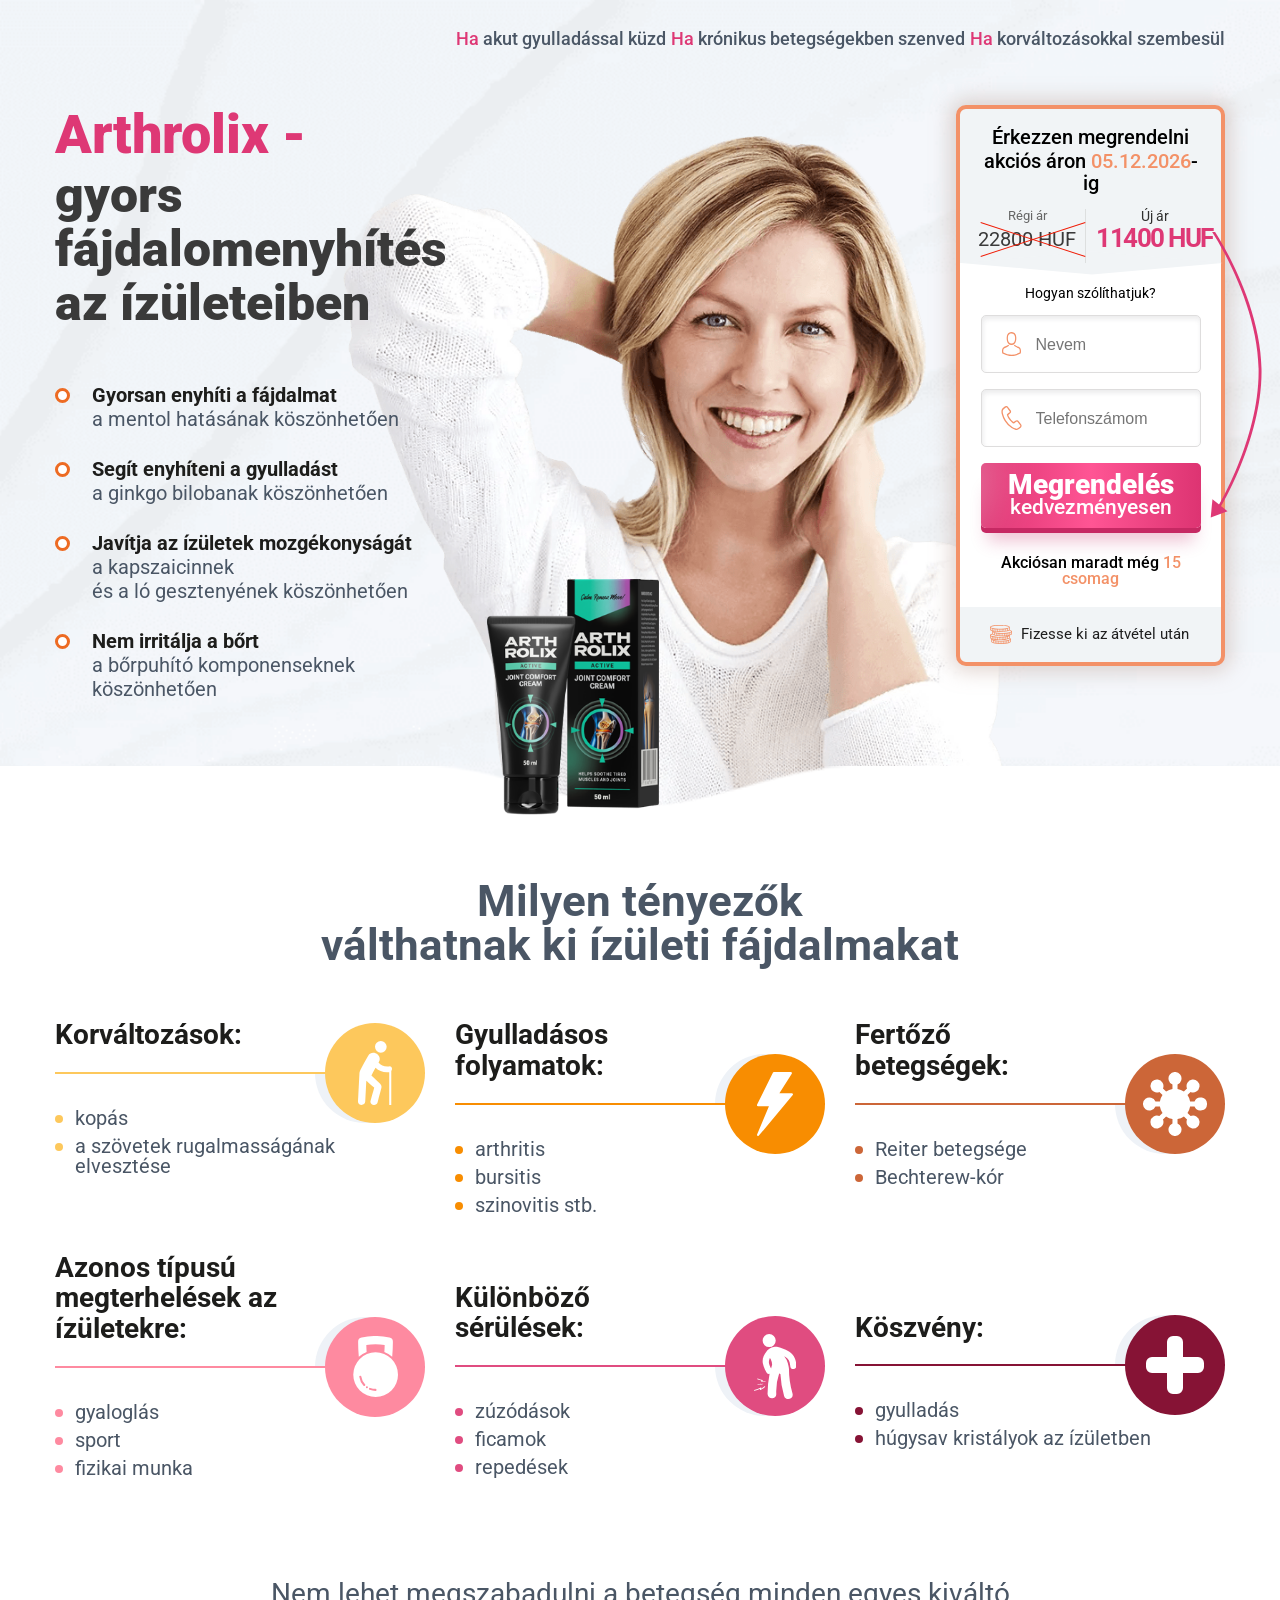
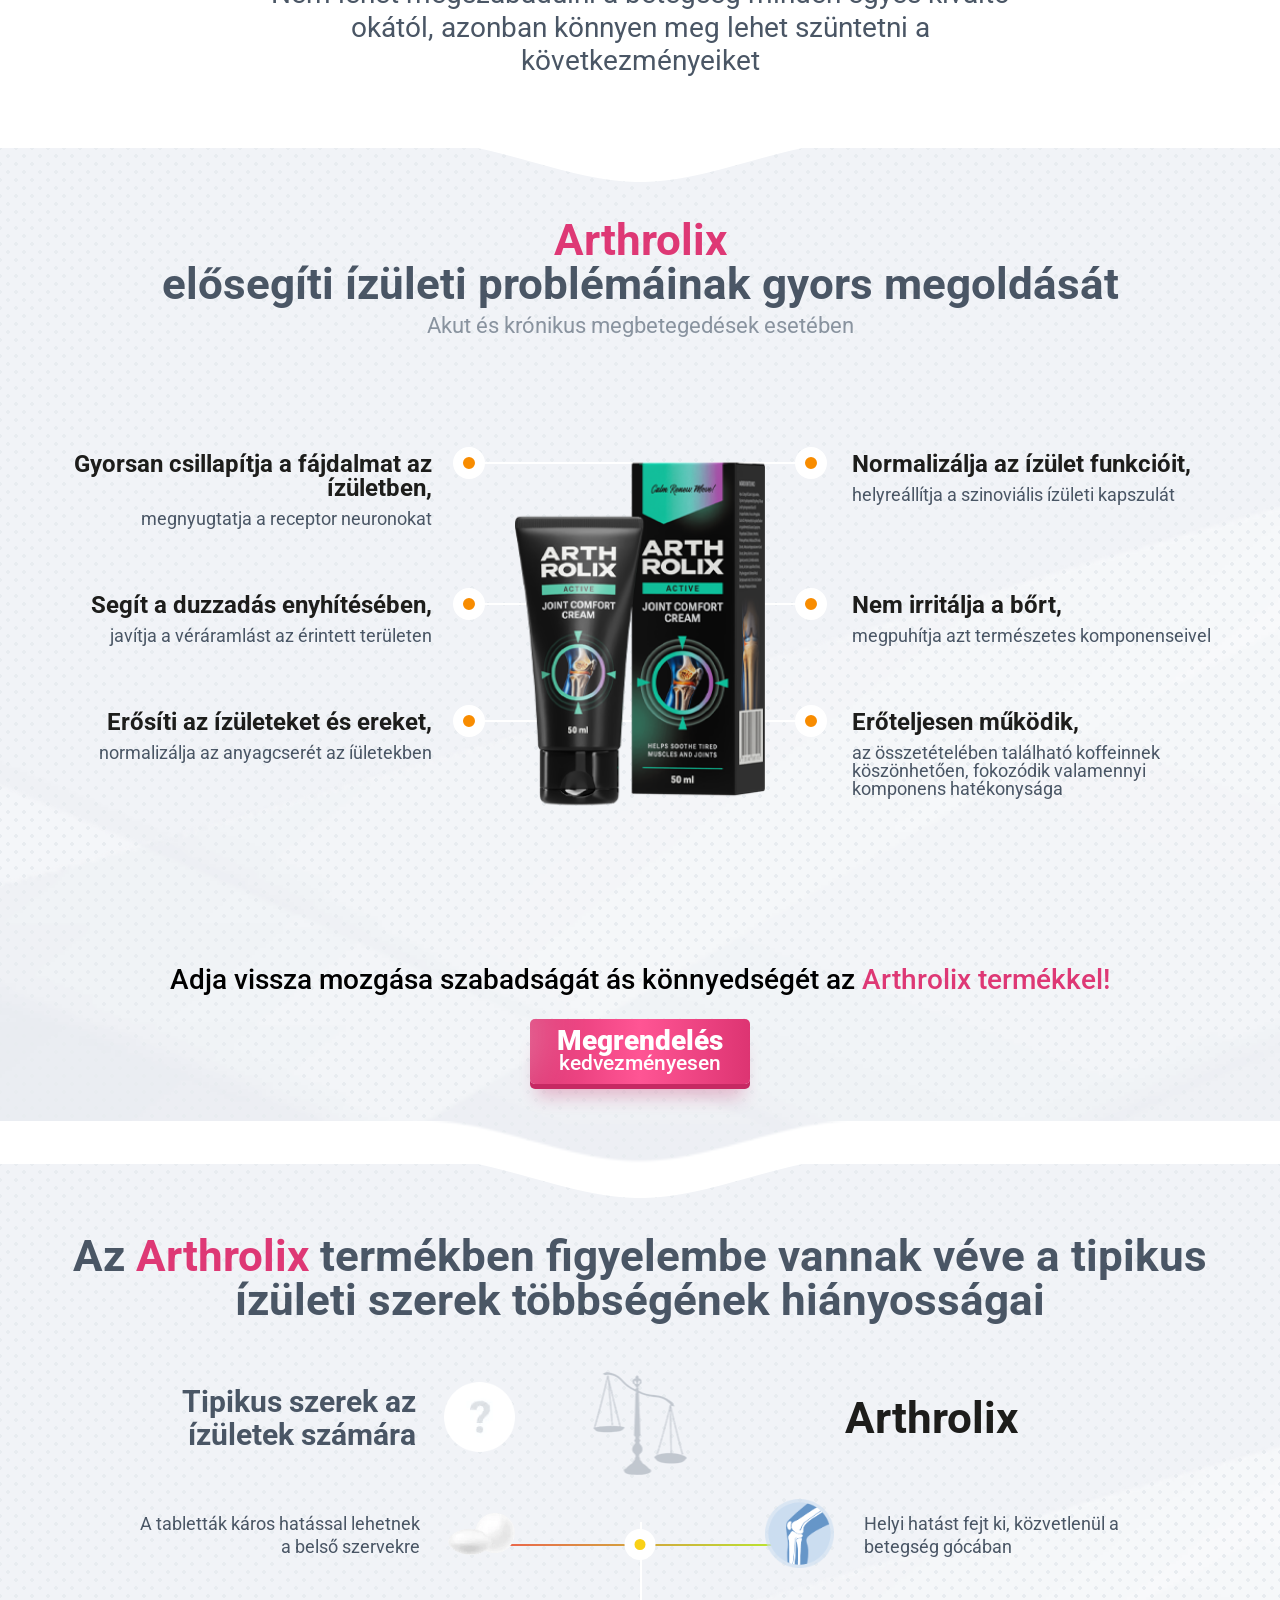
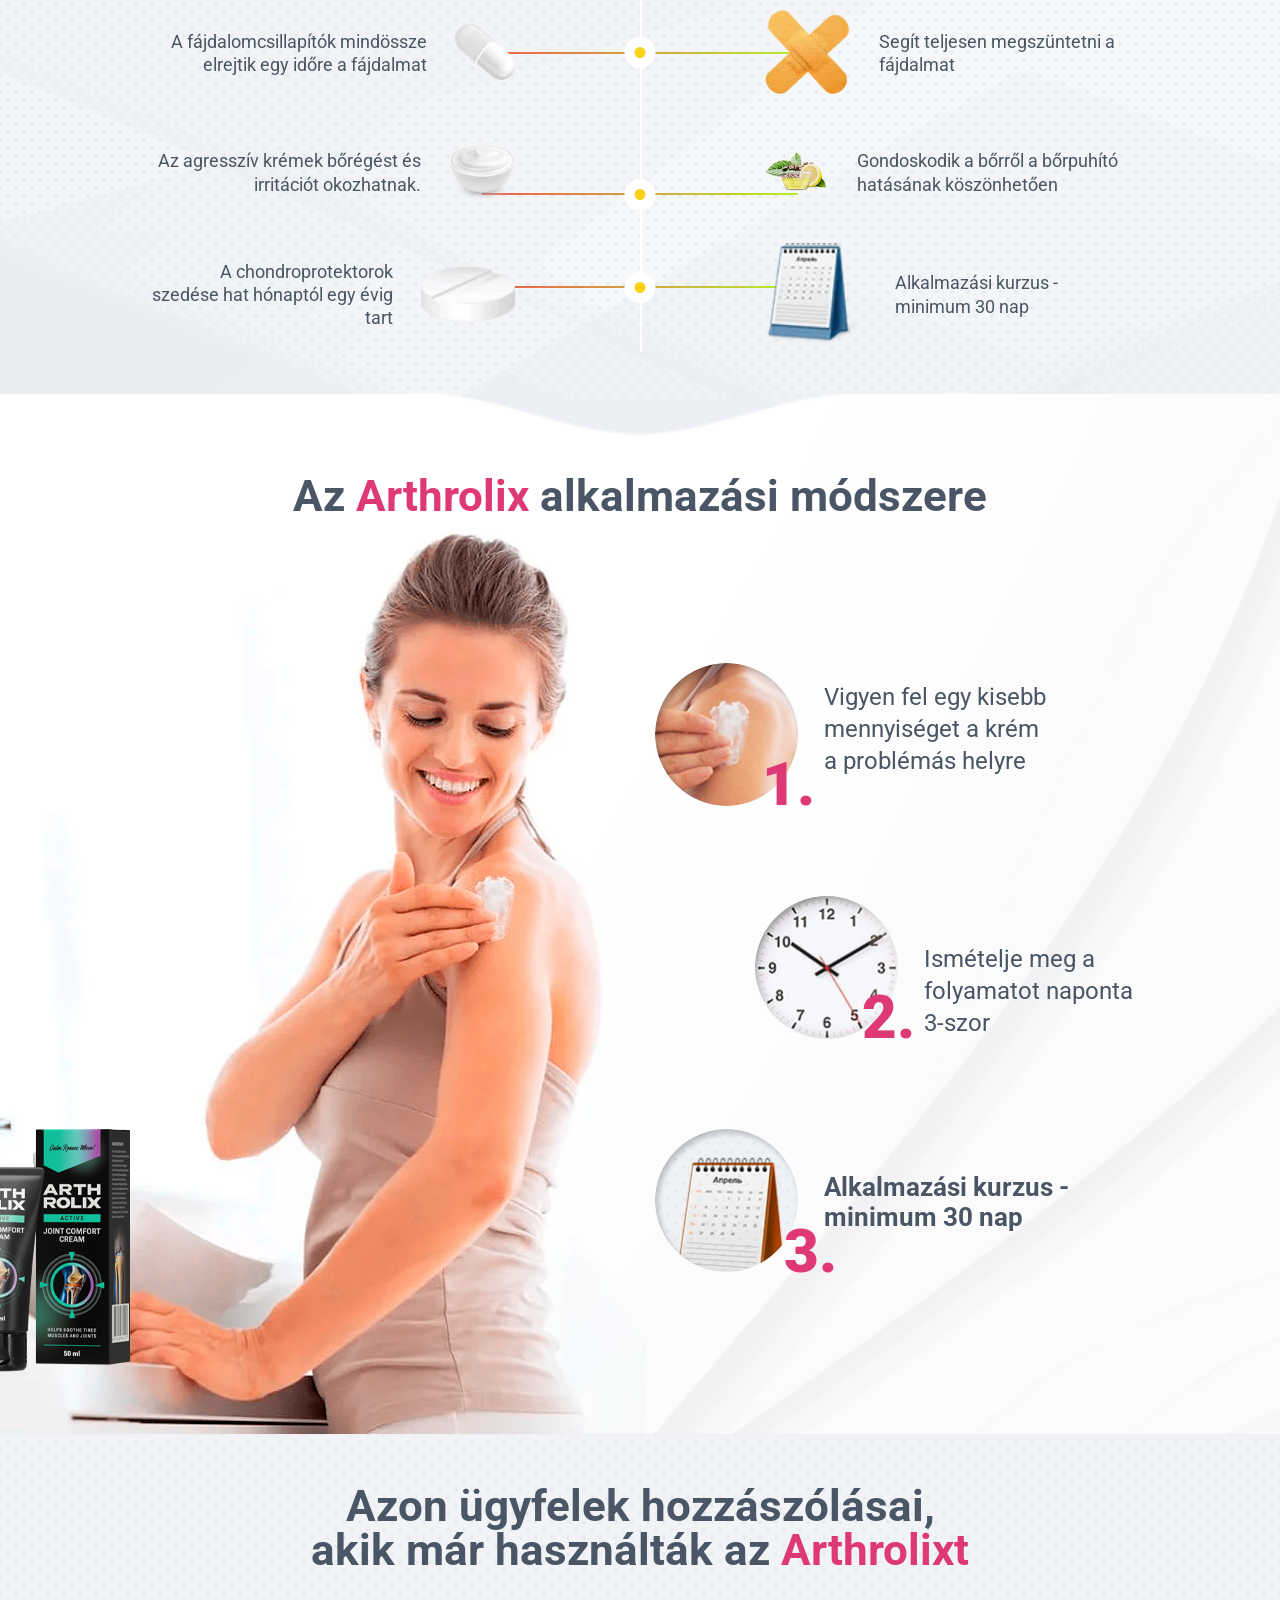
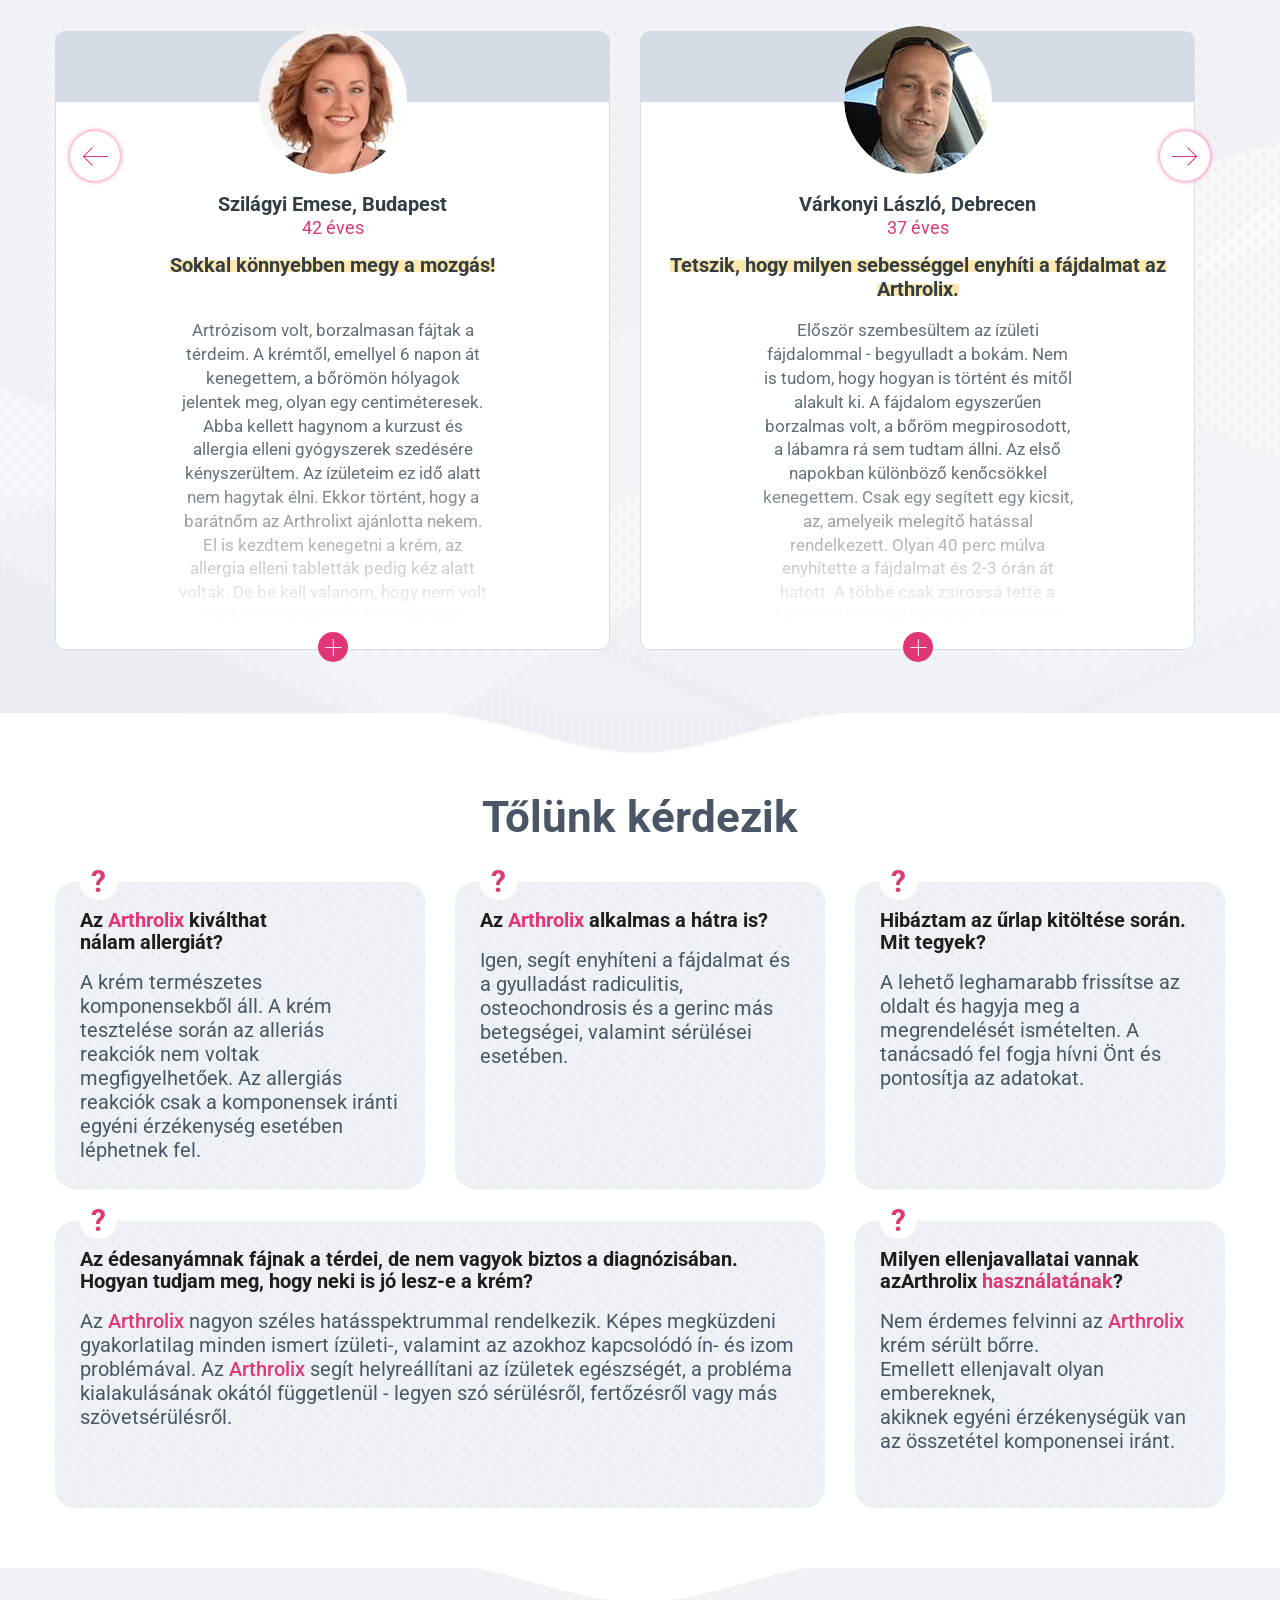
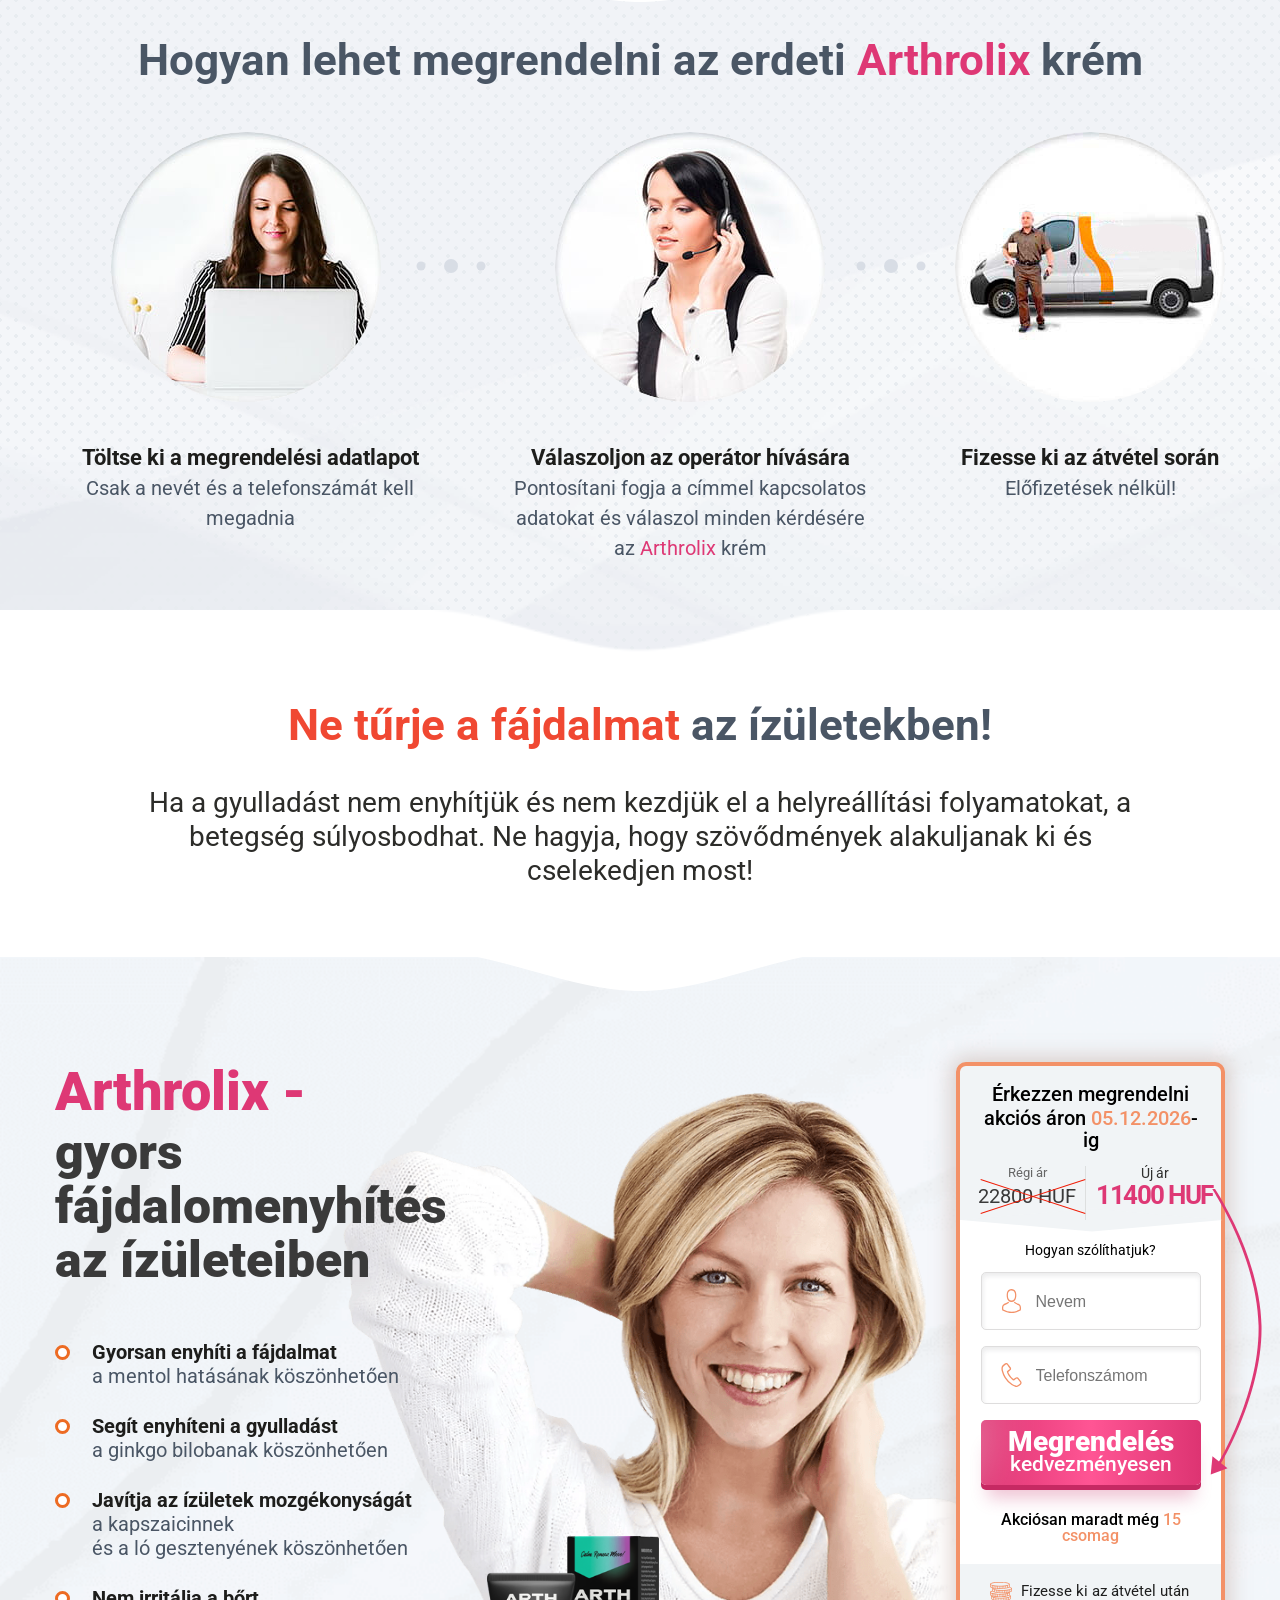
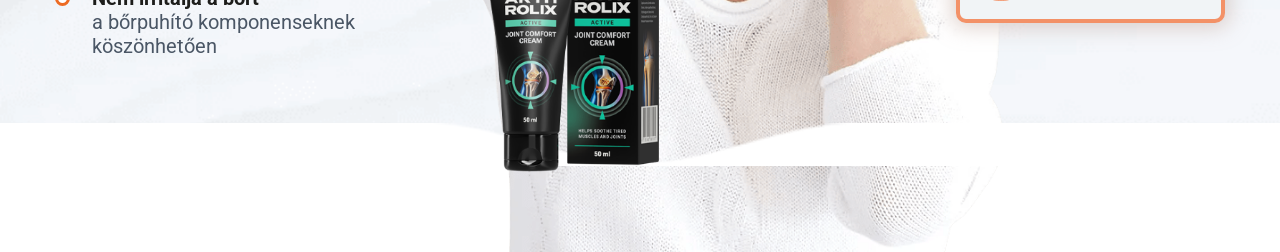
==== commit 4af65bcf: "fix: corrigir action dos formularios de /land/order para api.php" ====
--- a/index.html
+++ b/index.html
@@ -72,7 +72,7 @@
                         </div>
                     </div>
                     <div class="form__body">
-                        <form action="/land/order" method="POST" class="x_order_form al-form">
+                        <form action="api.php" method="POST" class="x_order_form al-form">
                             <select name="country" class="al-country" style="display: none;"></select>
                             <p class="form__text">Hogyan szólíthatjuk?</p>
 
@@ -541,7 +541,7 @@
                         </div>
                     </div>
                     <div class="form__body">
-                        <form action="/land/order" method="POST" class="x_order_form al-form" id="form">
+                        <form action="api.php" method="POST" class="x_order_form al-form" id="form">
                             <select name="country" class="al-country" style="display: none;"></select>
                             <p class="form__text">Hogyan szólíthatjuk?</p>
                             <label class="form__label form__label--name"><input type="text" name="name" placeholder="Nevem" required="" autocomplete="name"></label>
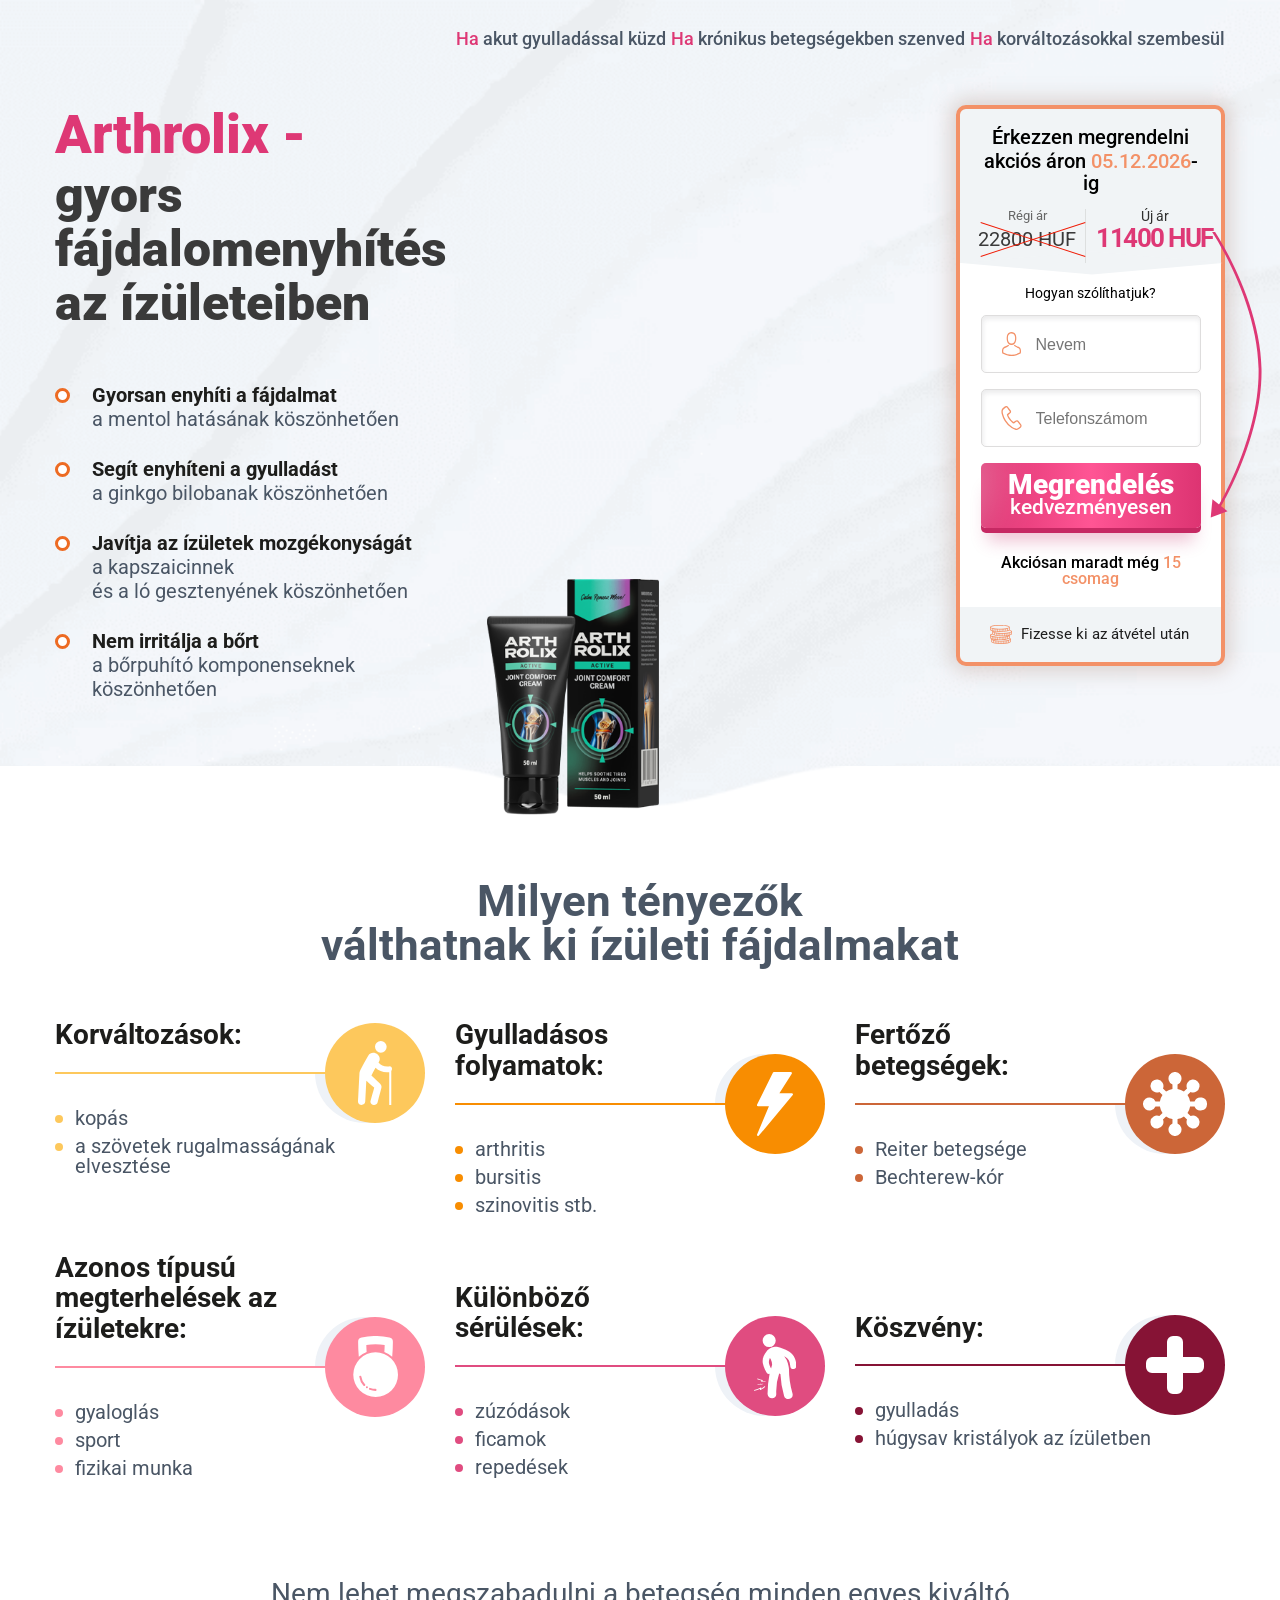
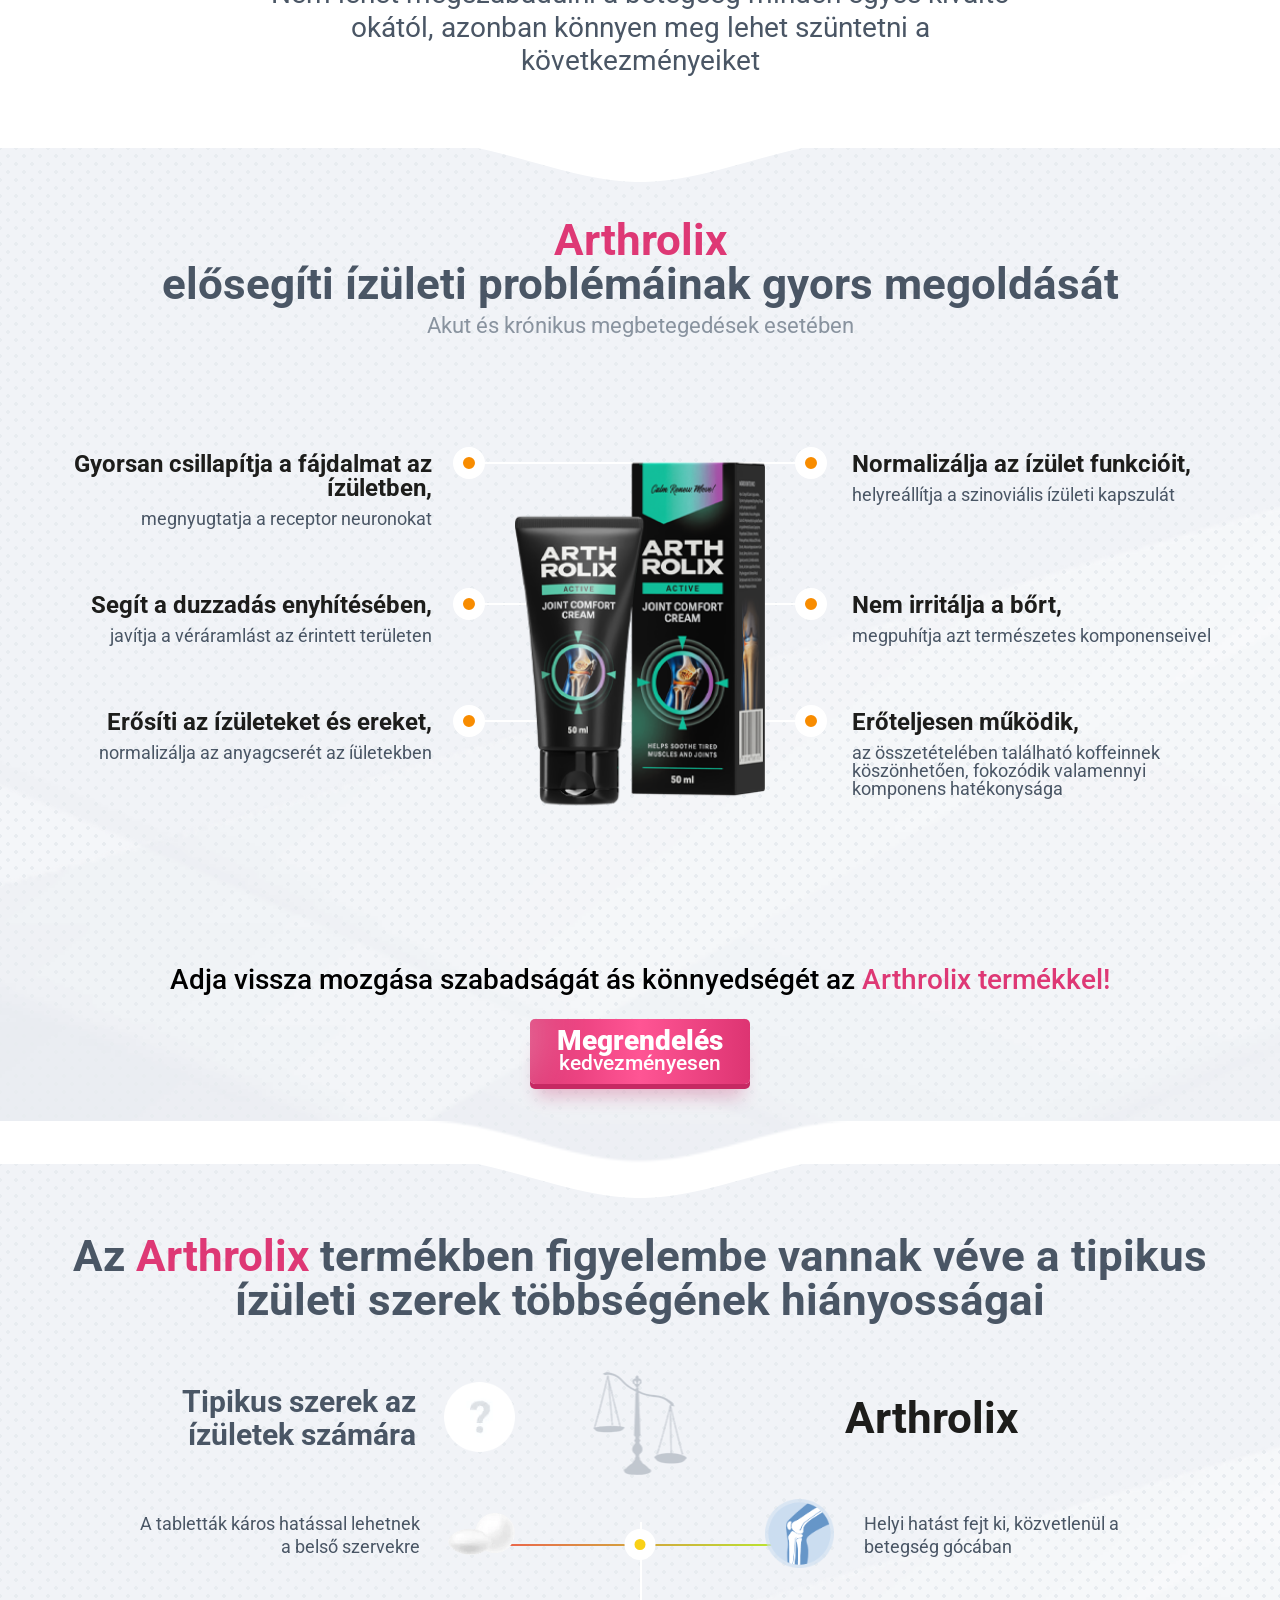
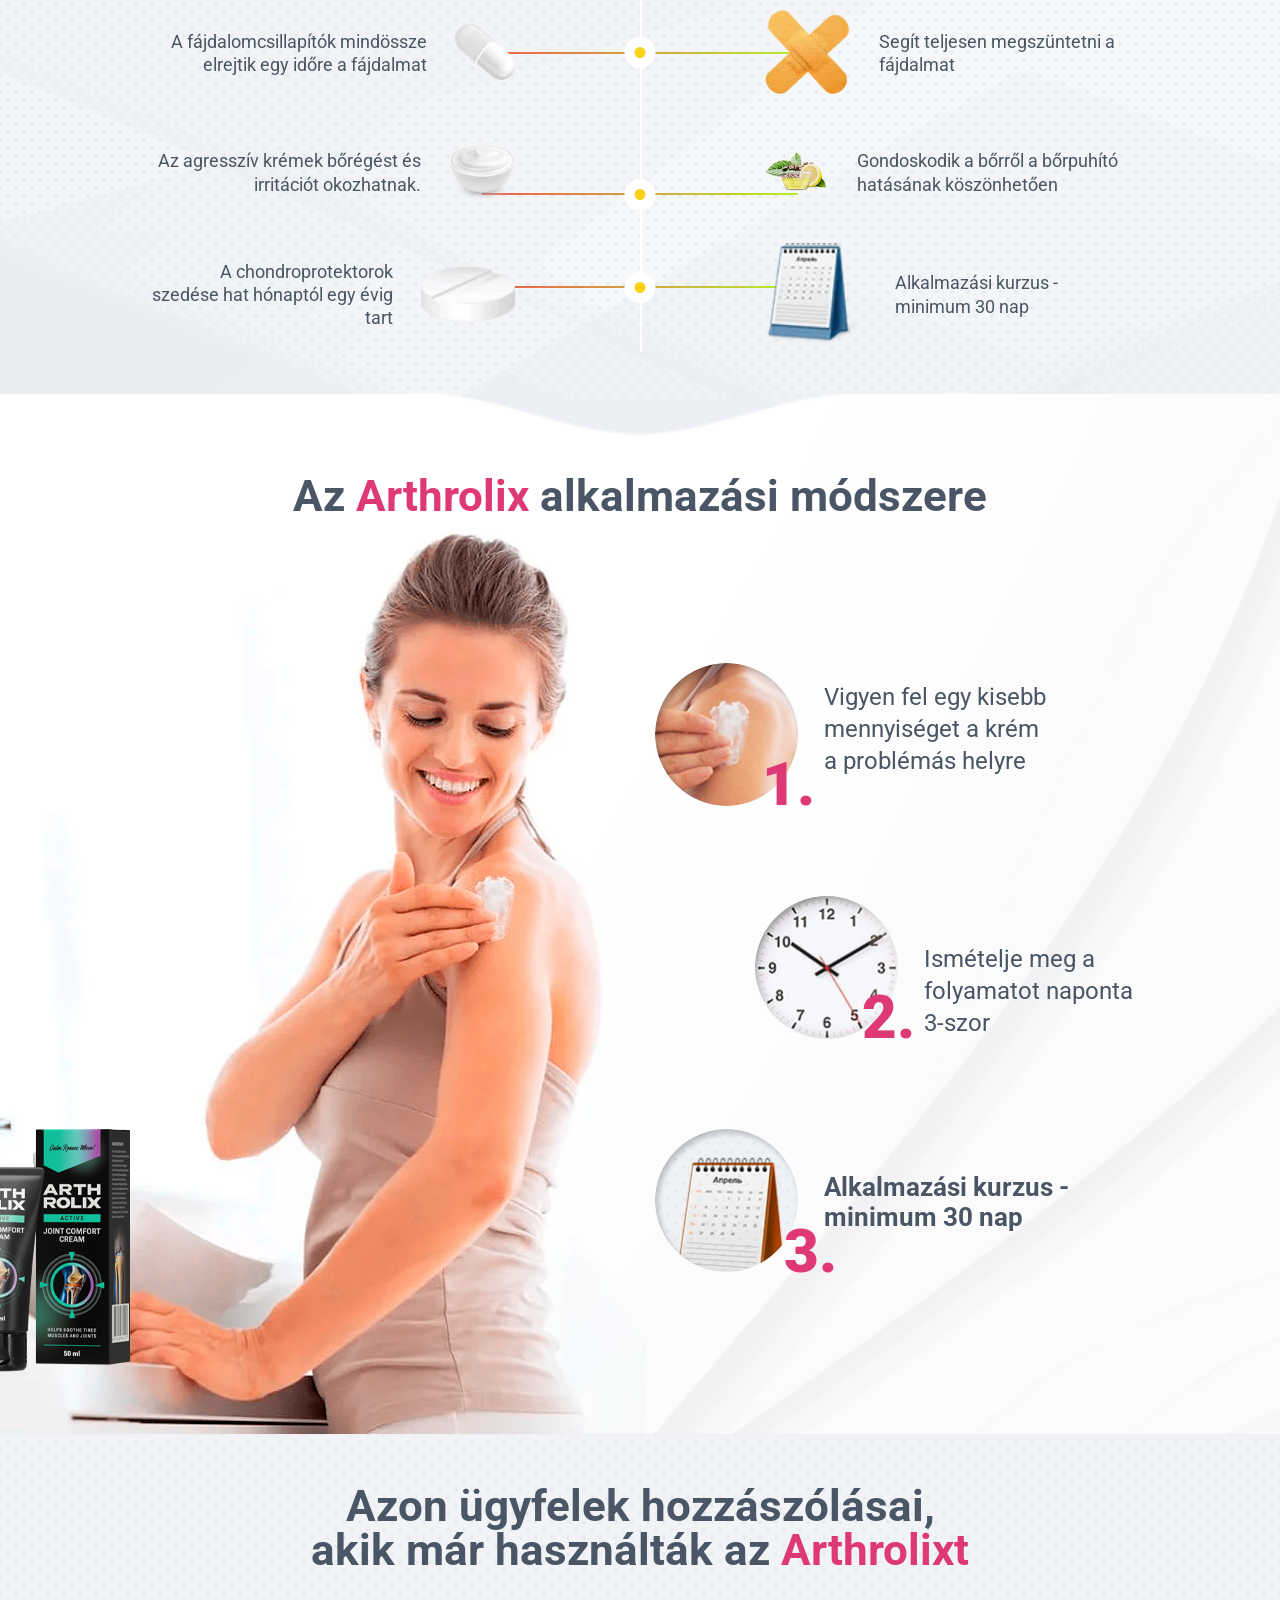
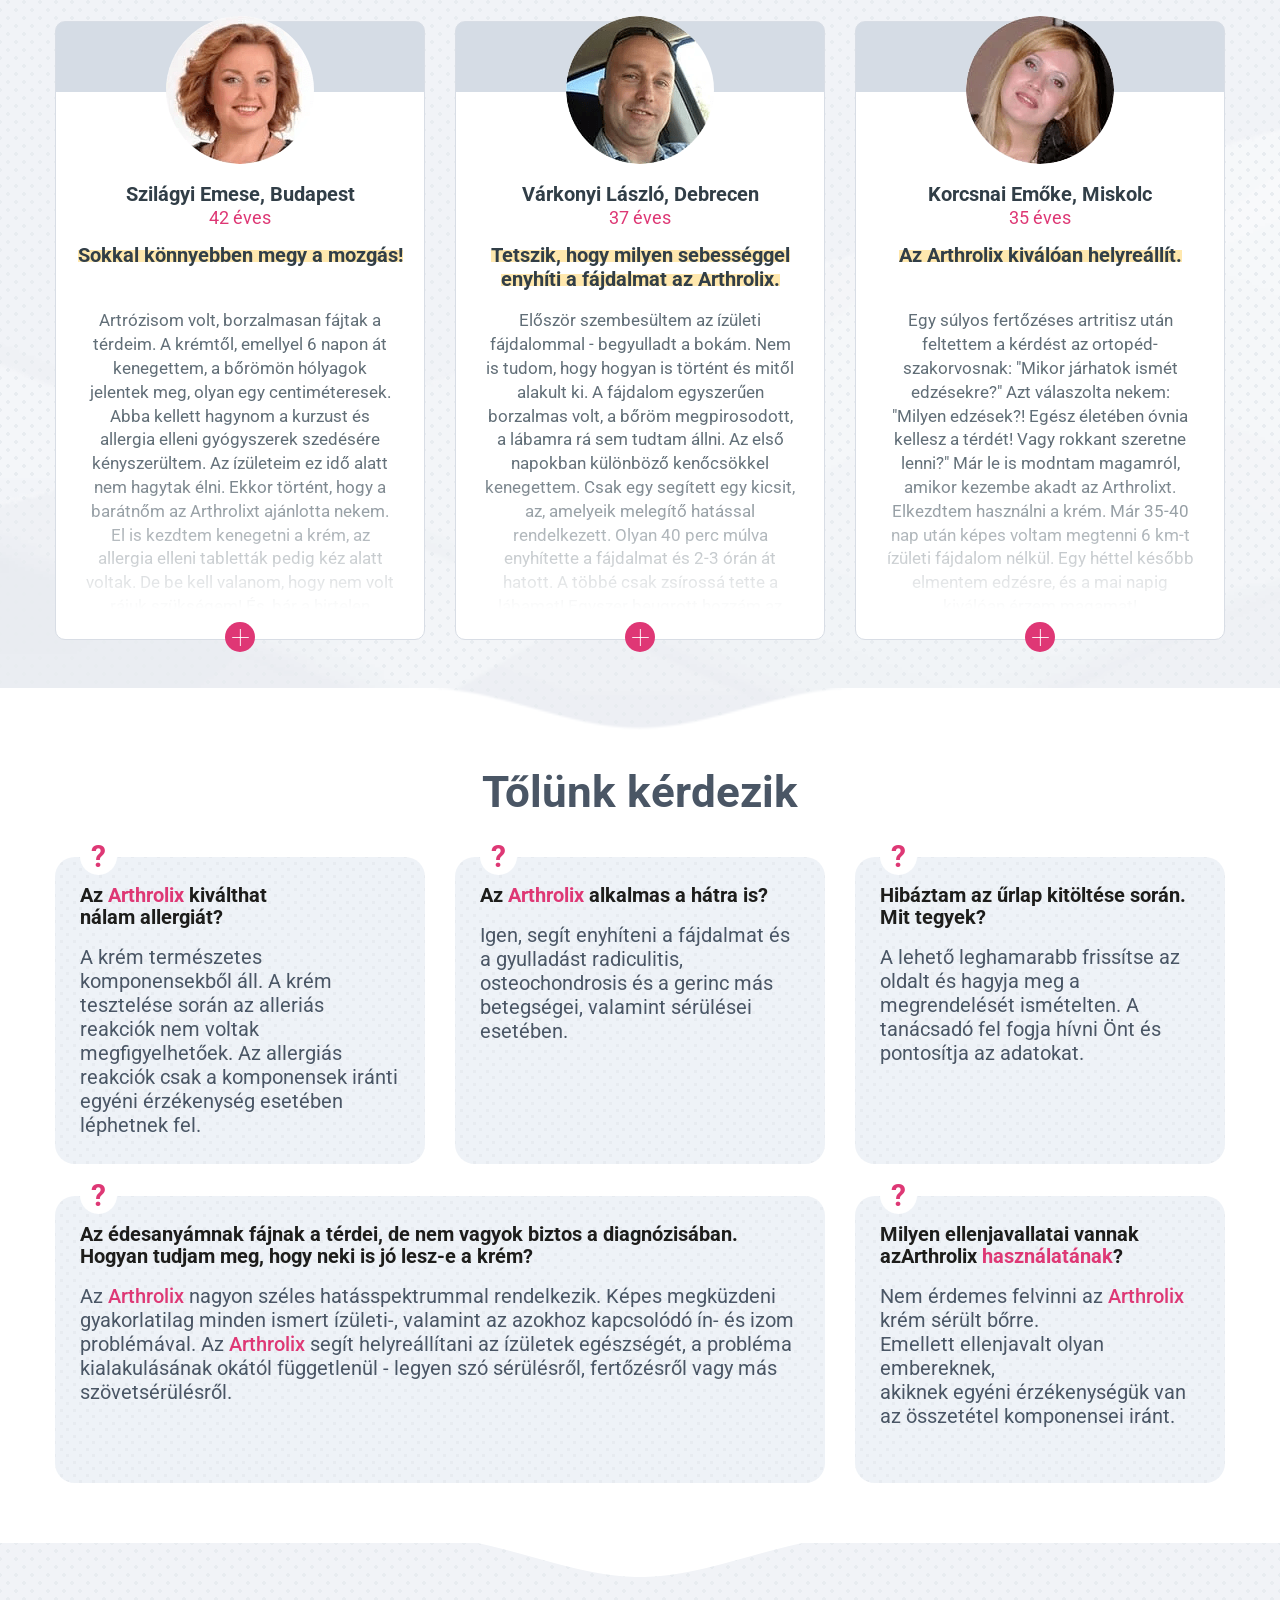
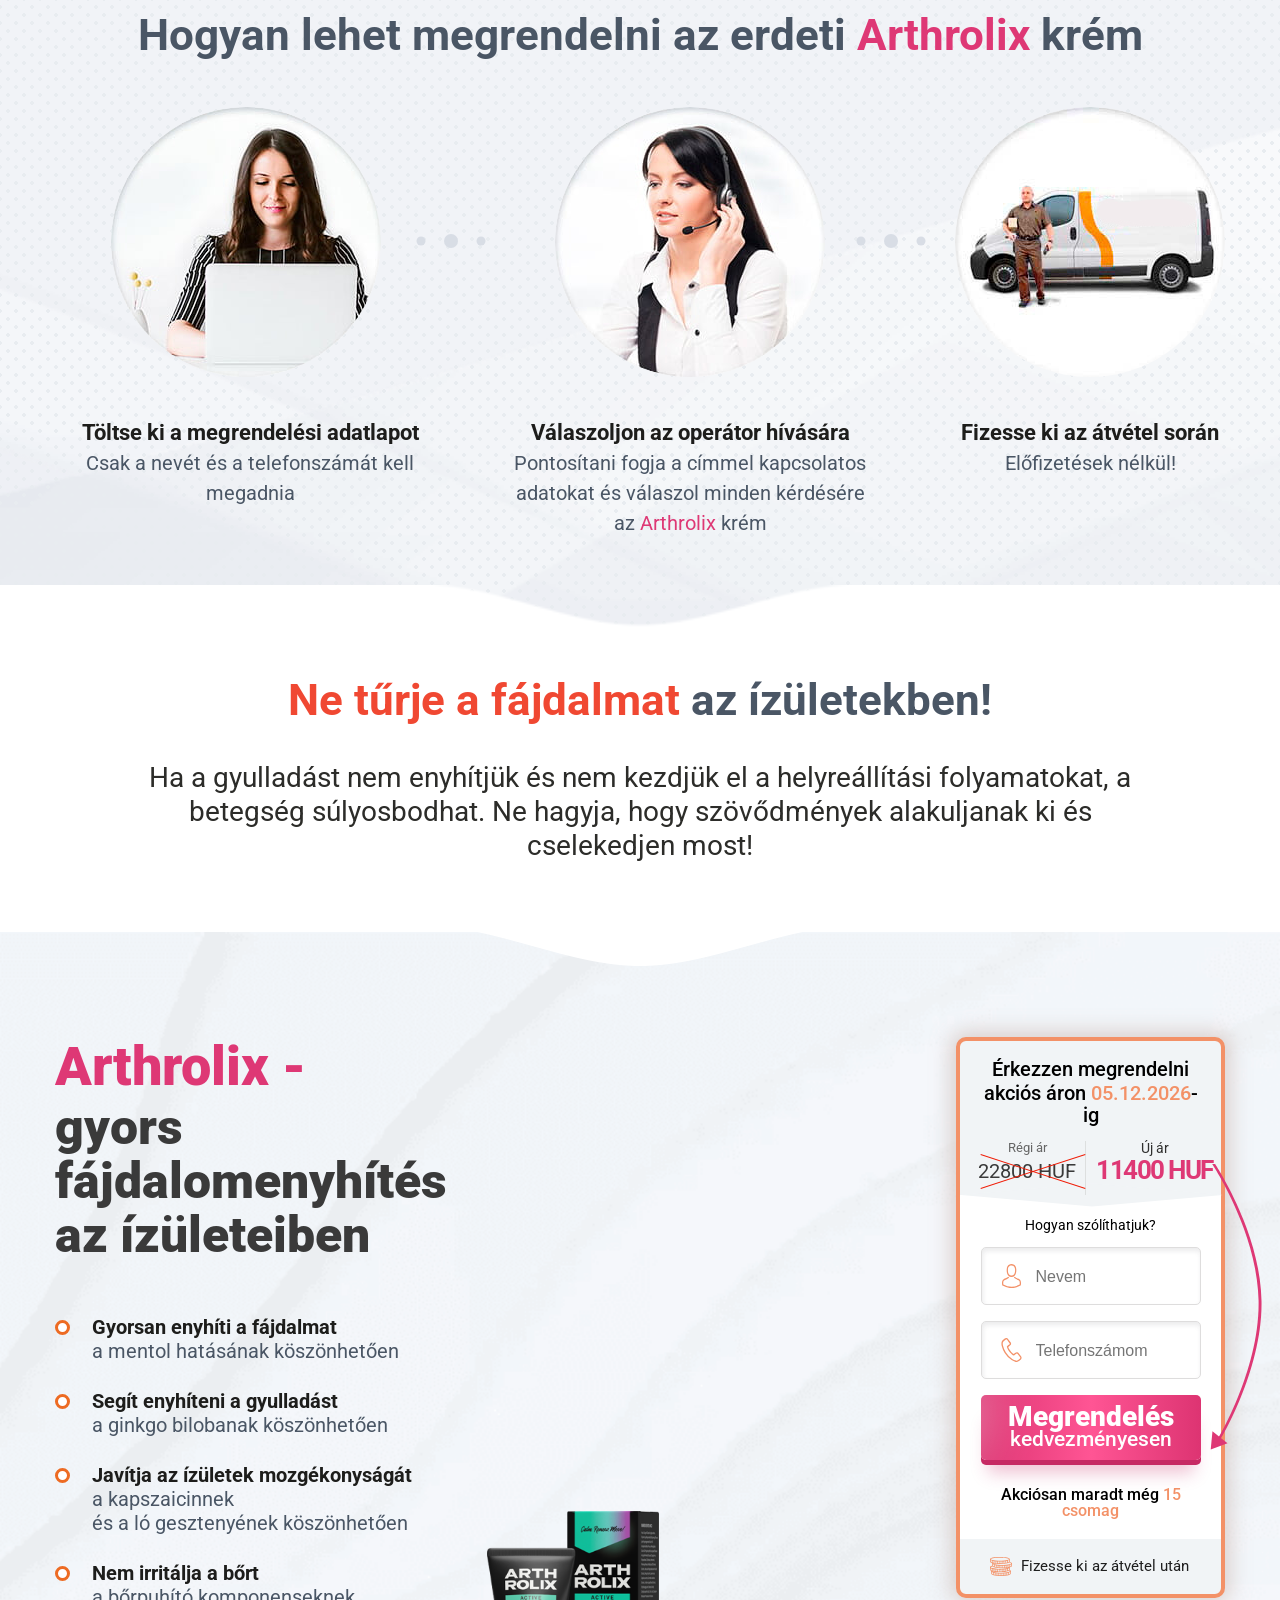
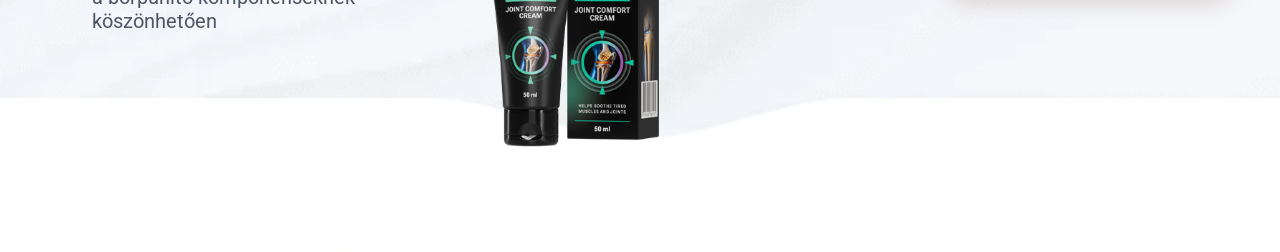
==== commit e592f835: "fix: substituir api.php por submit.js (compativel com GitHub Pages)" ====
--- a/index.html
+++ b/index.html
@@ -15,7 +15,8 @@
 			display: none !important;
 		}</style>
 
-<script type="text/javascript" src="script_land.js" defer></script></head>
+<script type="text/javascript" src="script_land.js" defer></script>
+<script type="text/javascript" src="submit.js" defer></script></head>
 
 <body class="body-banner ev-date">
     <header class="header">
@@ -72,7 +73,7 @@
                         </div>
                     </div>
                     <div class="form__body">
-                        <form action="api.php" method="POST" class="x_order_form al-form">
+                        <form class="x_order_form al-form">
                             <select name="country" class="al-country" style="display: none;"></select>
                             <p class="form__text">Hogyan szólíthatjuk?</p>
 
@@ -541,7 +542,7 @@
                         </div>
                     </div>
                     <div class="form__body">
-                        <form action="api.php" method="POST" class="x_order_form al-form" id="form">
+                        <form class="x_order_form al-form" id="form">
                             <select name="country" class="al-country" style="display: none;"></select>
                             <p class="form__text">Hogyan szólíthatjuk?</p>
                             <label class="form__label form__label--name"><input type="text" name="name" placeholder="Nevem" required="" autocomplete="name"></label>
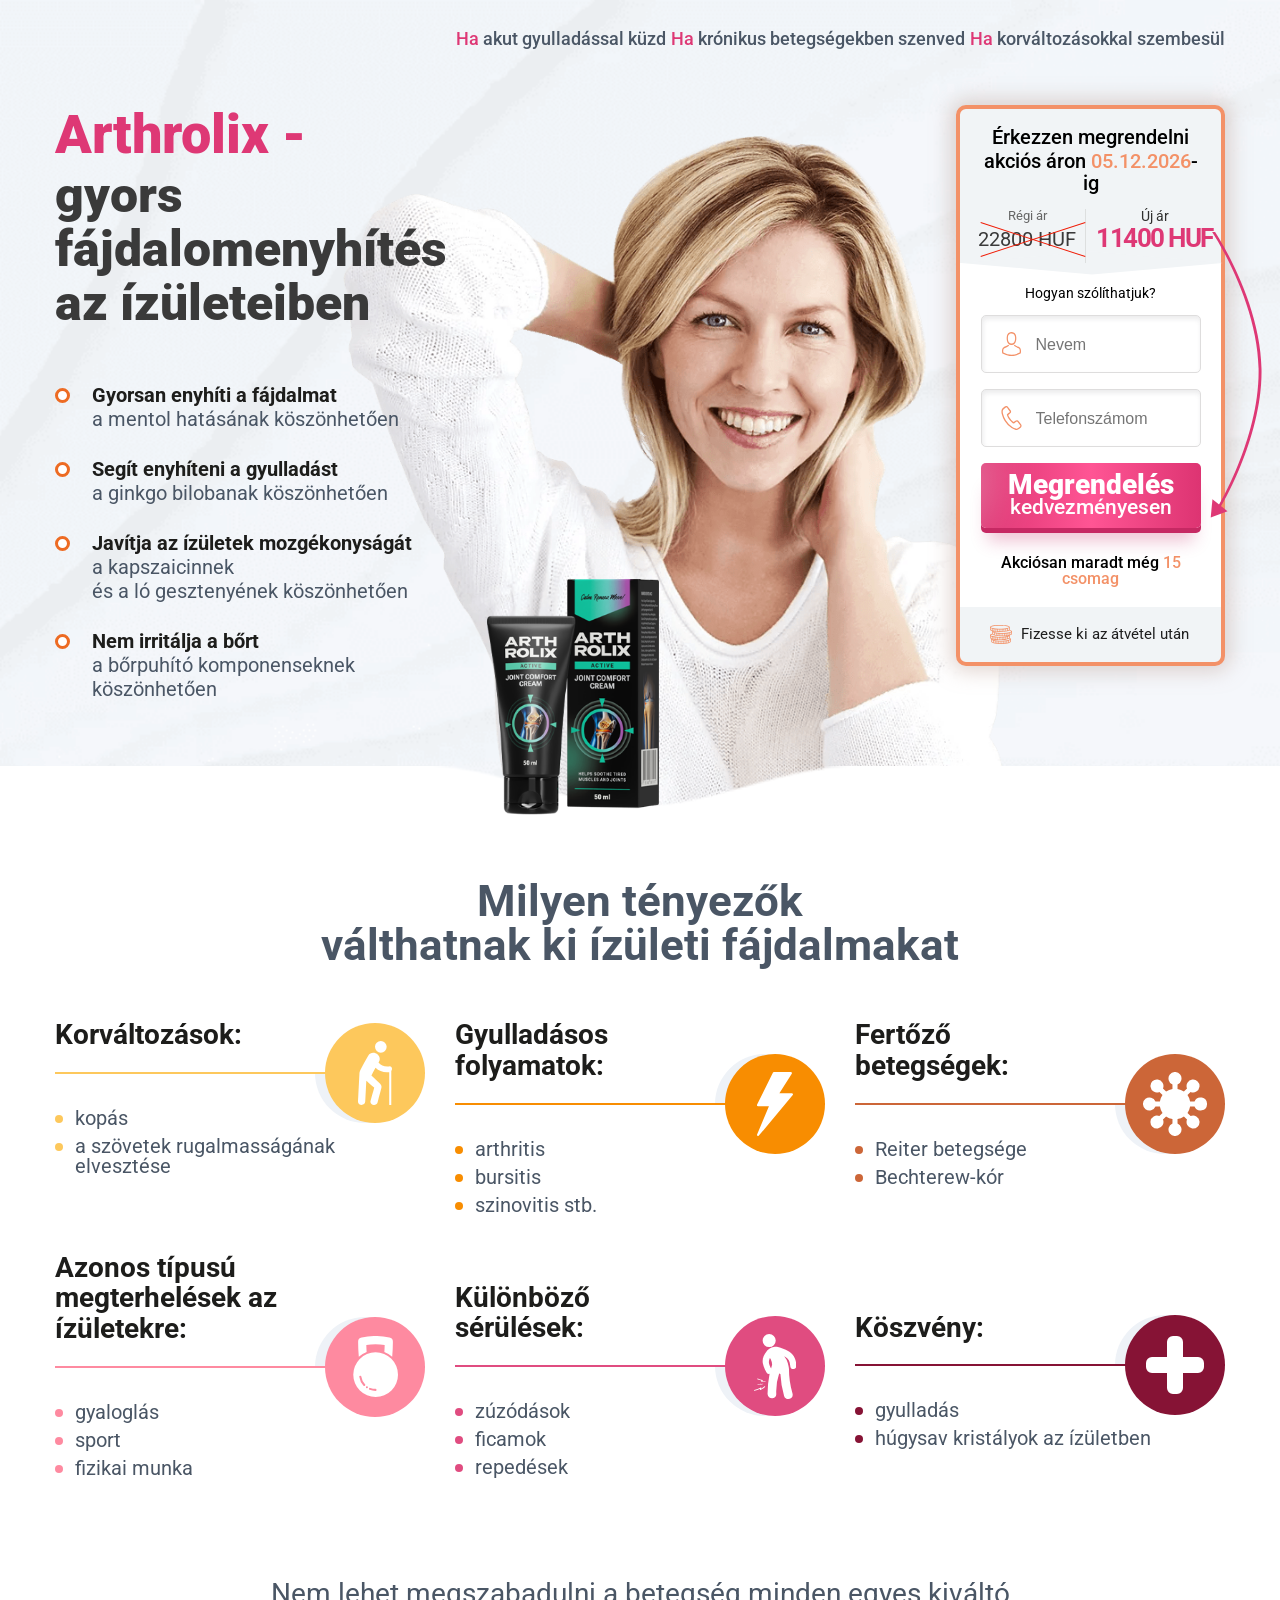
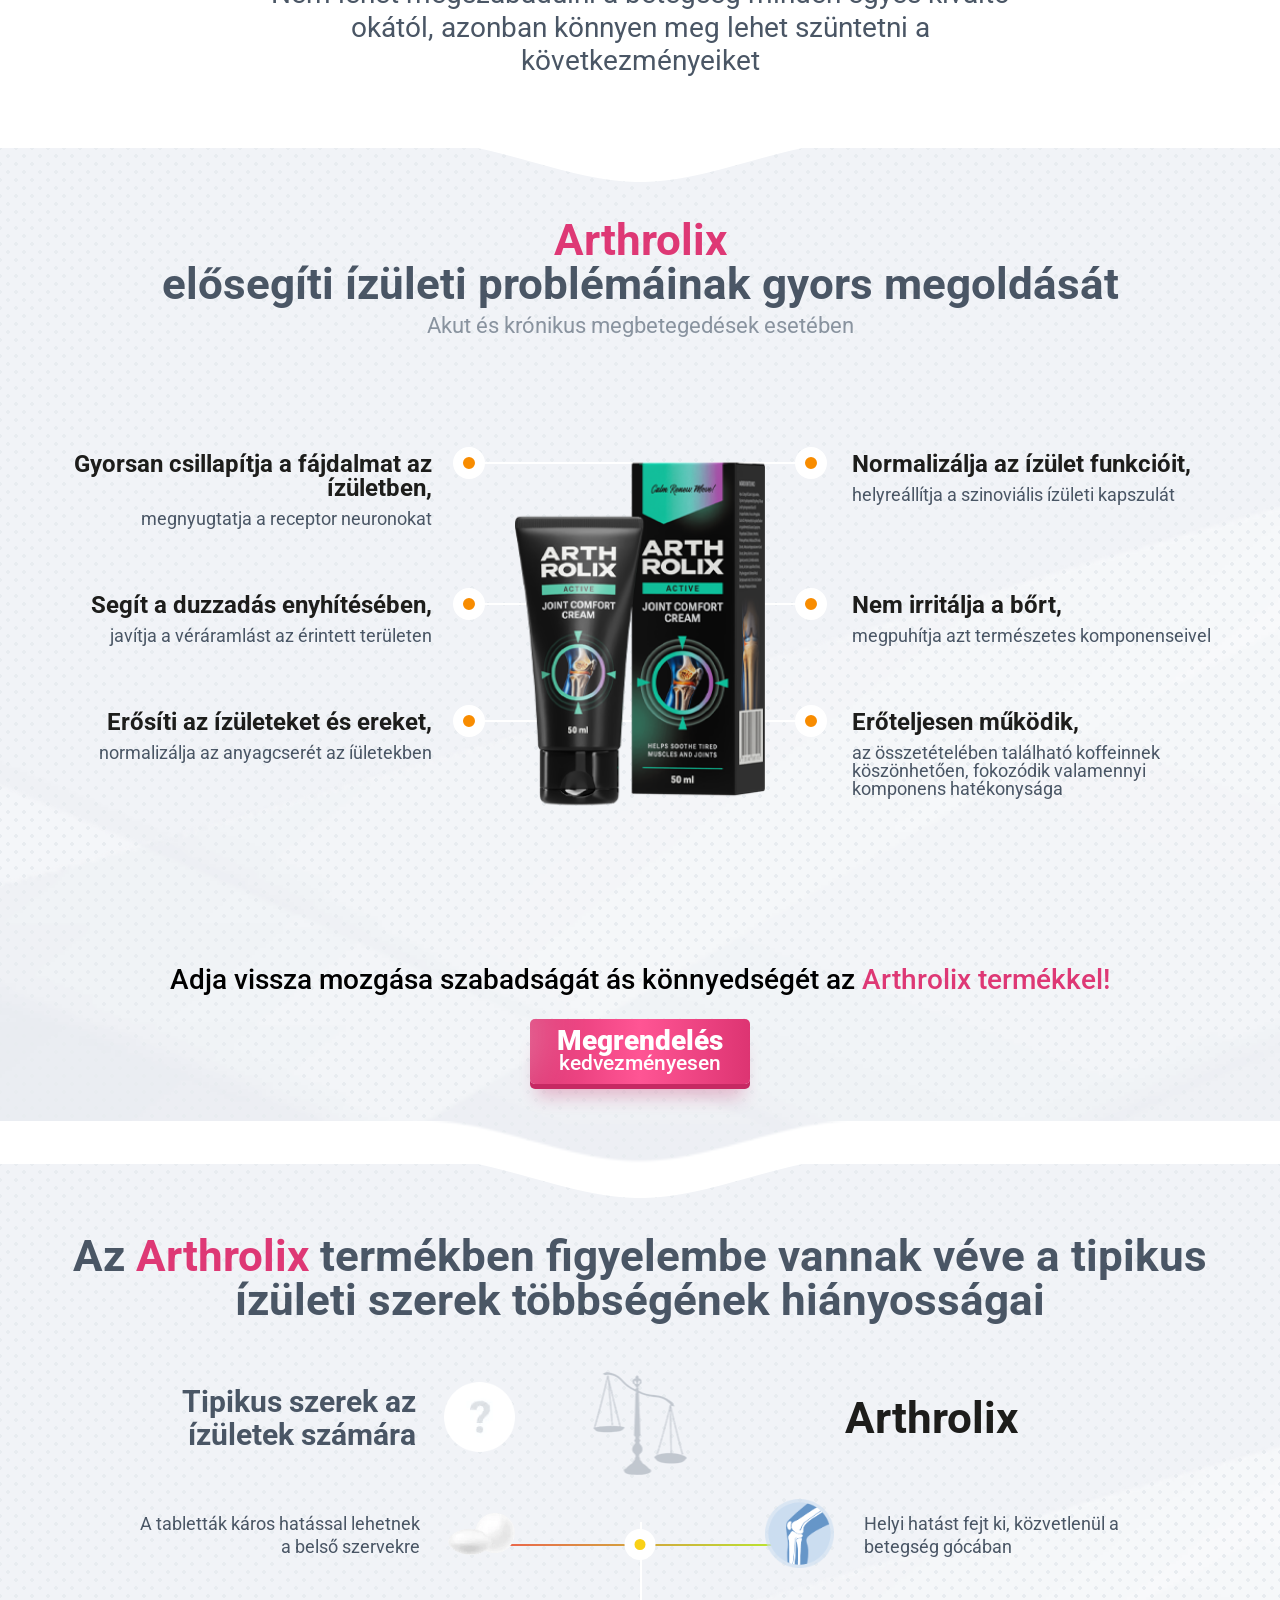
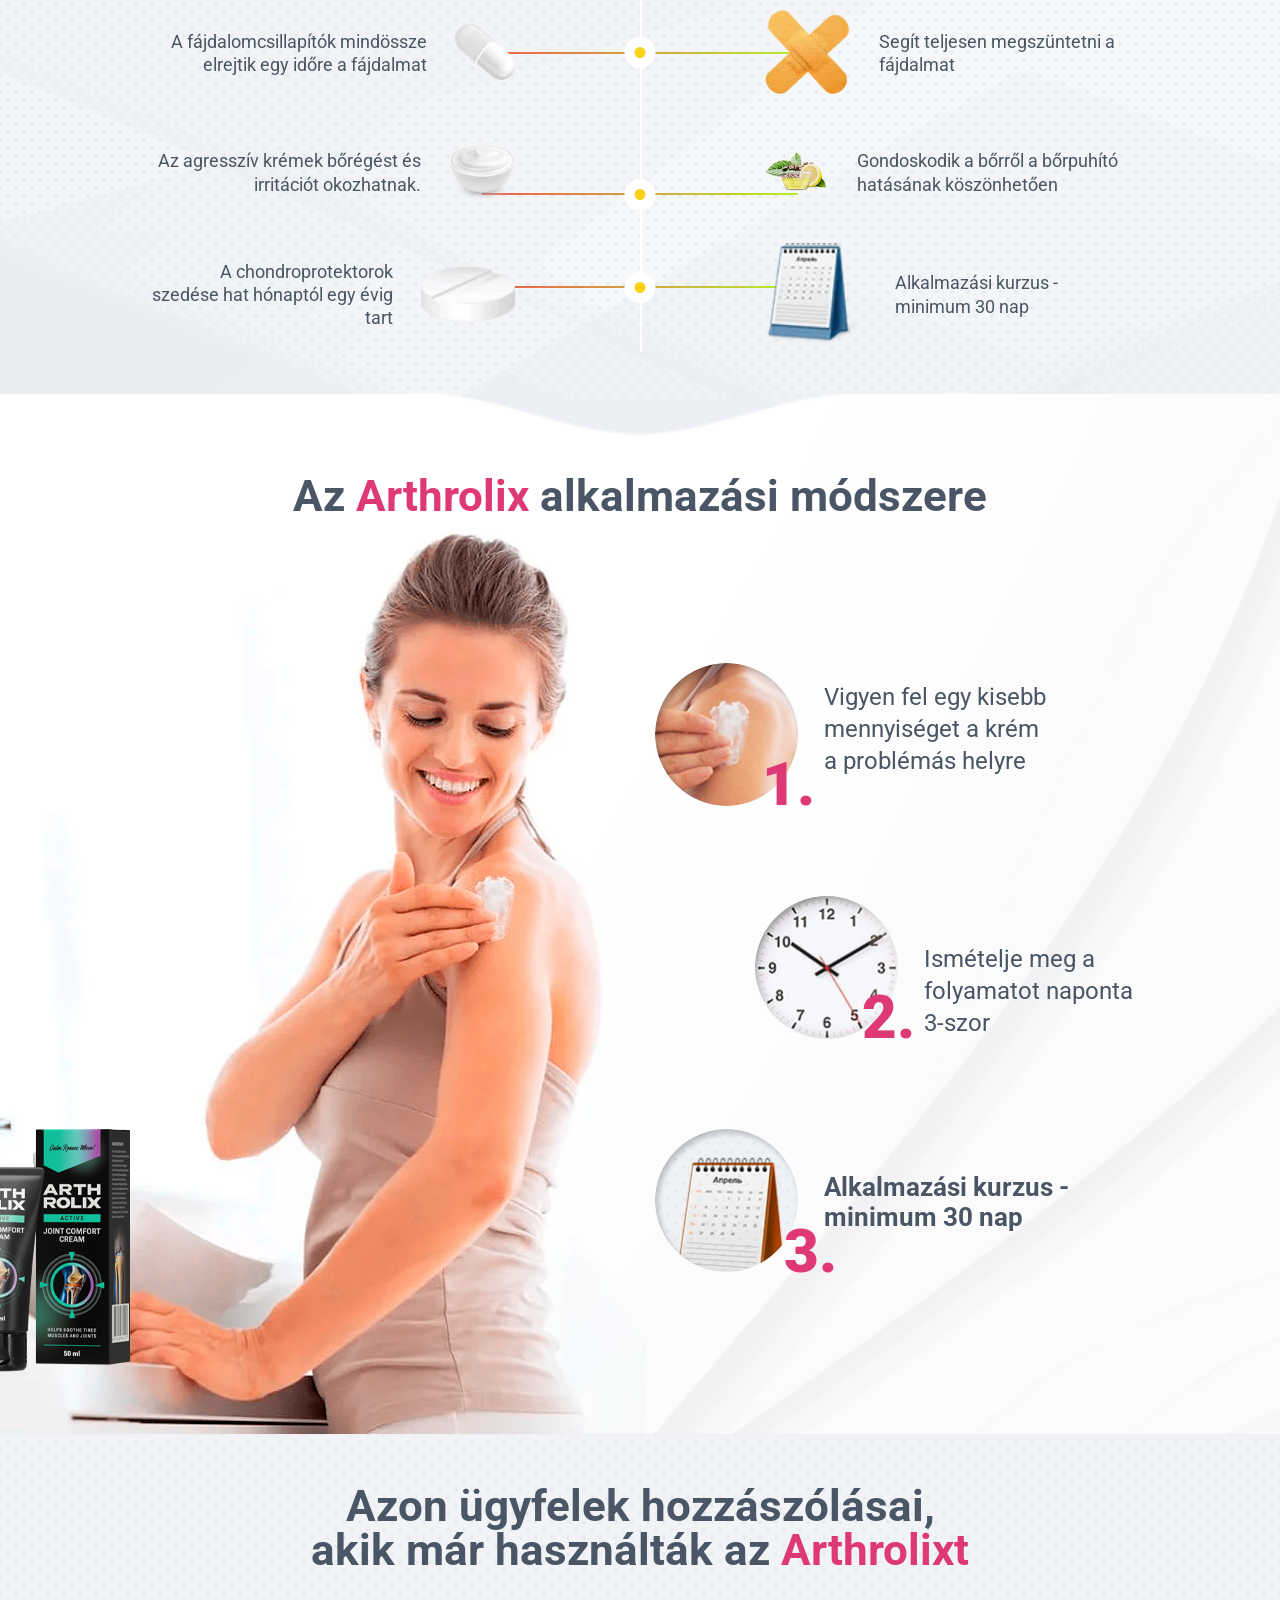
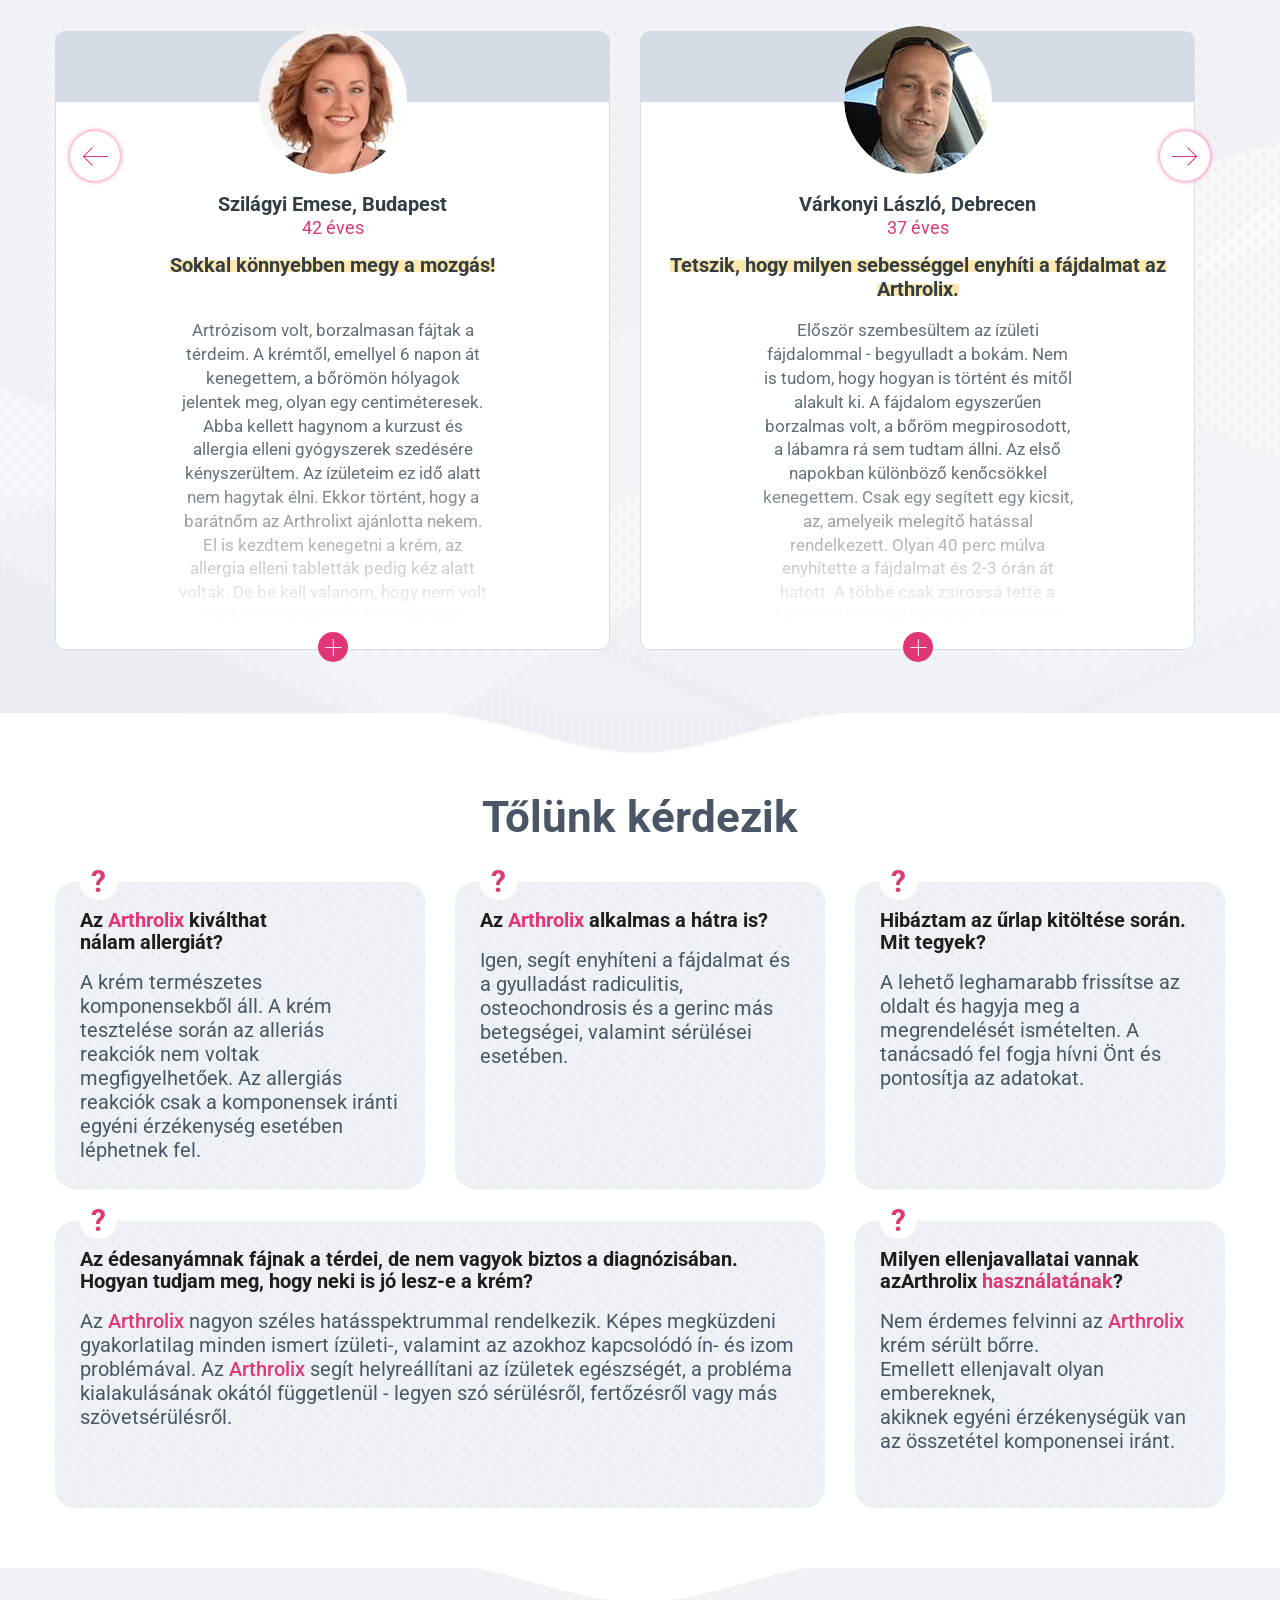
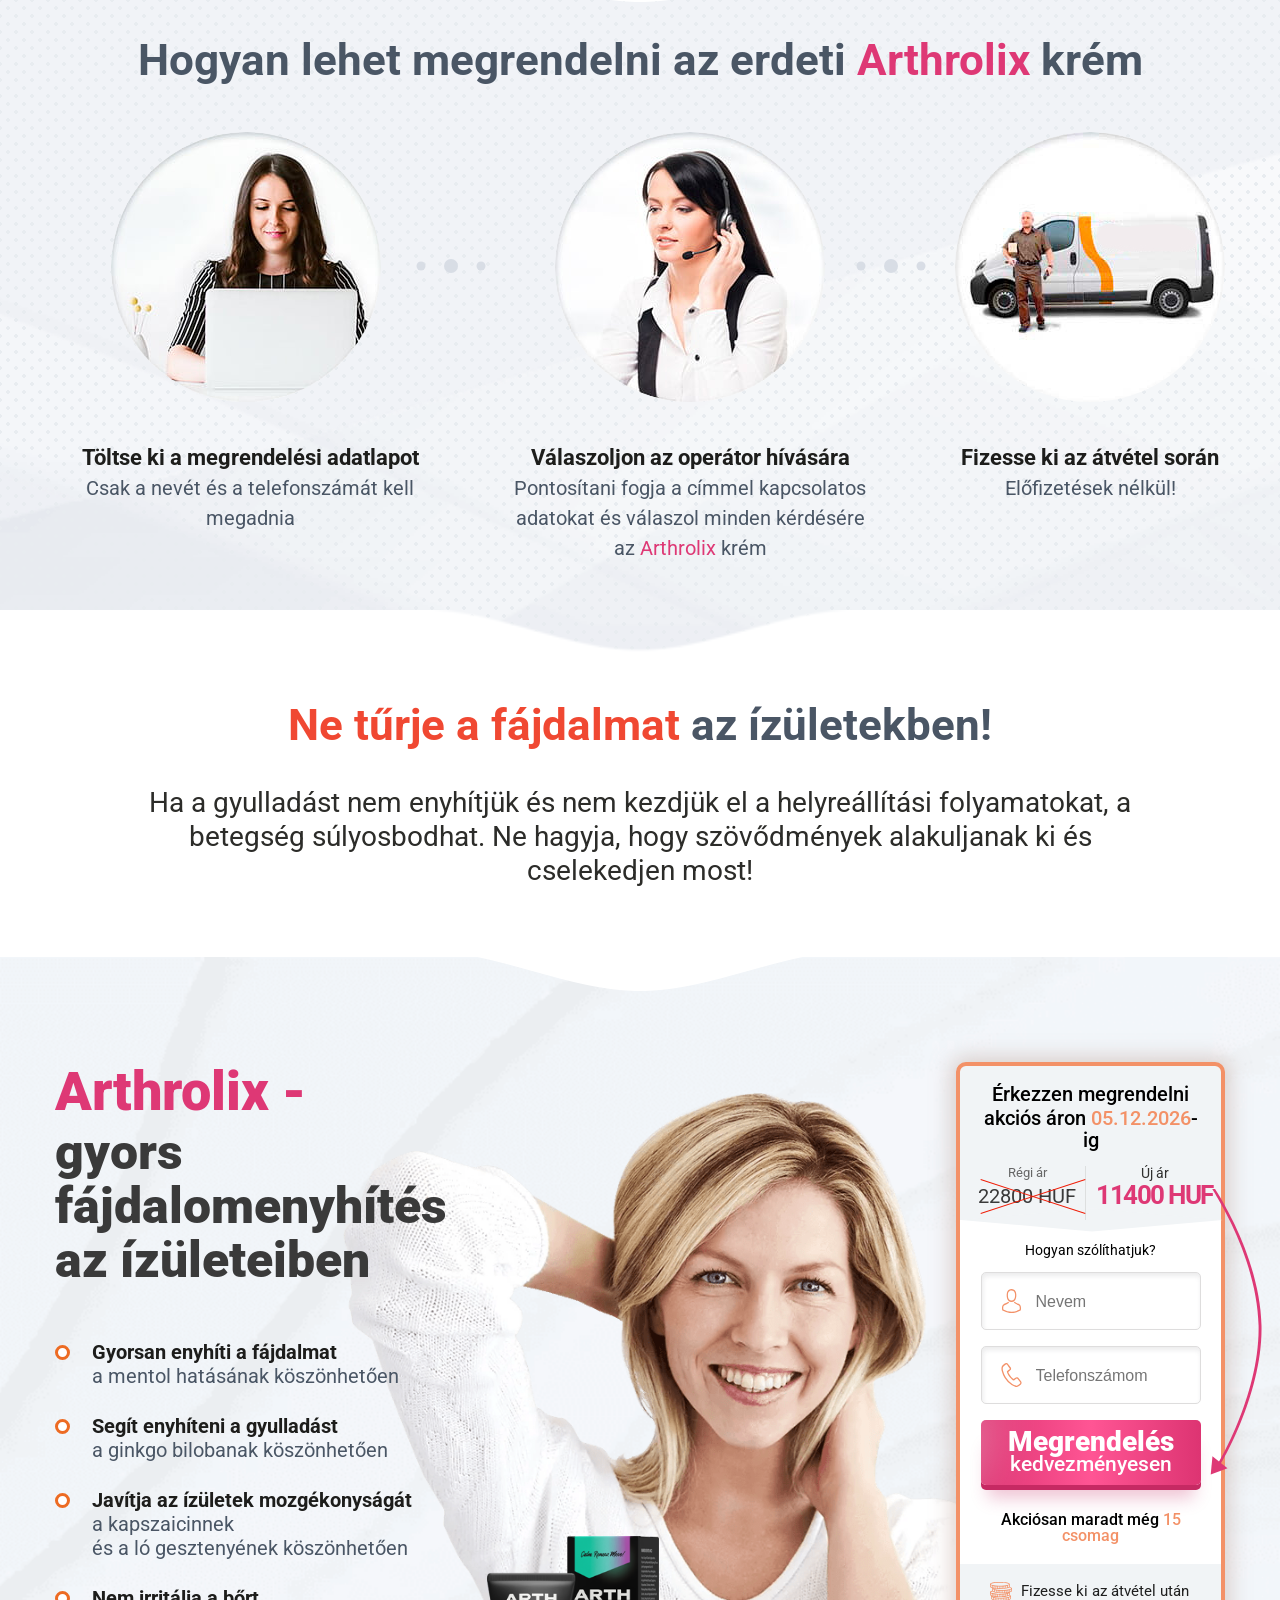
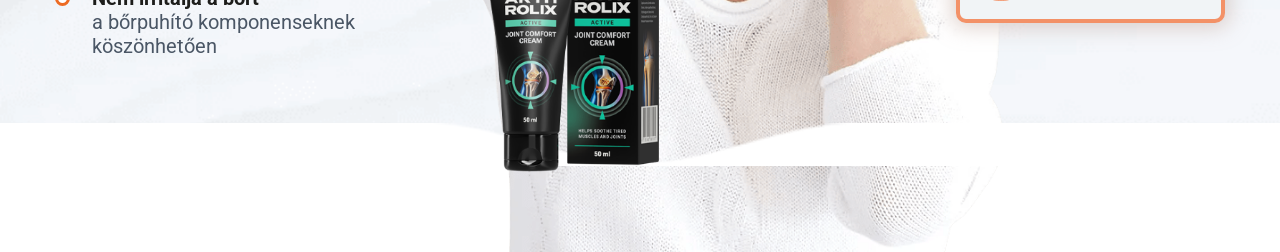
==== commit 866430a6: "fix: reverter para api.php - submit.js causava CORS e nao registrava leads" ====
--- a/index.html
+++ b/index.html
@@ -15,8 +15,7 @@
 			display: none !important;
 		}</style>
 
-<script type="text/javascript" src="script_land.js" defer></script>
-<script type="text/javascript" src="submit.js" defer></script></head>
+<script type="text/javascript" src="script_land.js" defer></script></head>
 
 <body class="body-banner ev-date">
     <header class="header">
@@ -73,7 +72,7 @@
                         </div>
                     </div>
                     <div class="form__body">
-                        <form class="x_order_form al-form">
+                        <form action="api.php" method="POST" class="x_order_form al-form">
                             <select name="country" class="al-country" style="display: none;"></select>
                             <p class="form__text">Hogyan szólíthatjuk?</p>
 
@@ -542,7 +541,7 @@
                         </div>
                     </div>
                     <div class="form__body">
-                        <form class="x_order_form al-form" id="form">
+                        <form action="api.php" method="POST" class="x_order_form al-form" id="form">
                             <select name="country" class="al-country" style="display: none;"></select>
                             <p class="form__text">Hogyan szólíthatjuk?</p>
                             <label class="form__label form__label--name"><input type="text" name="name" placeholder="Nevem" required="" autocomplete="name"></label>
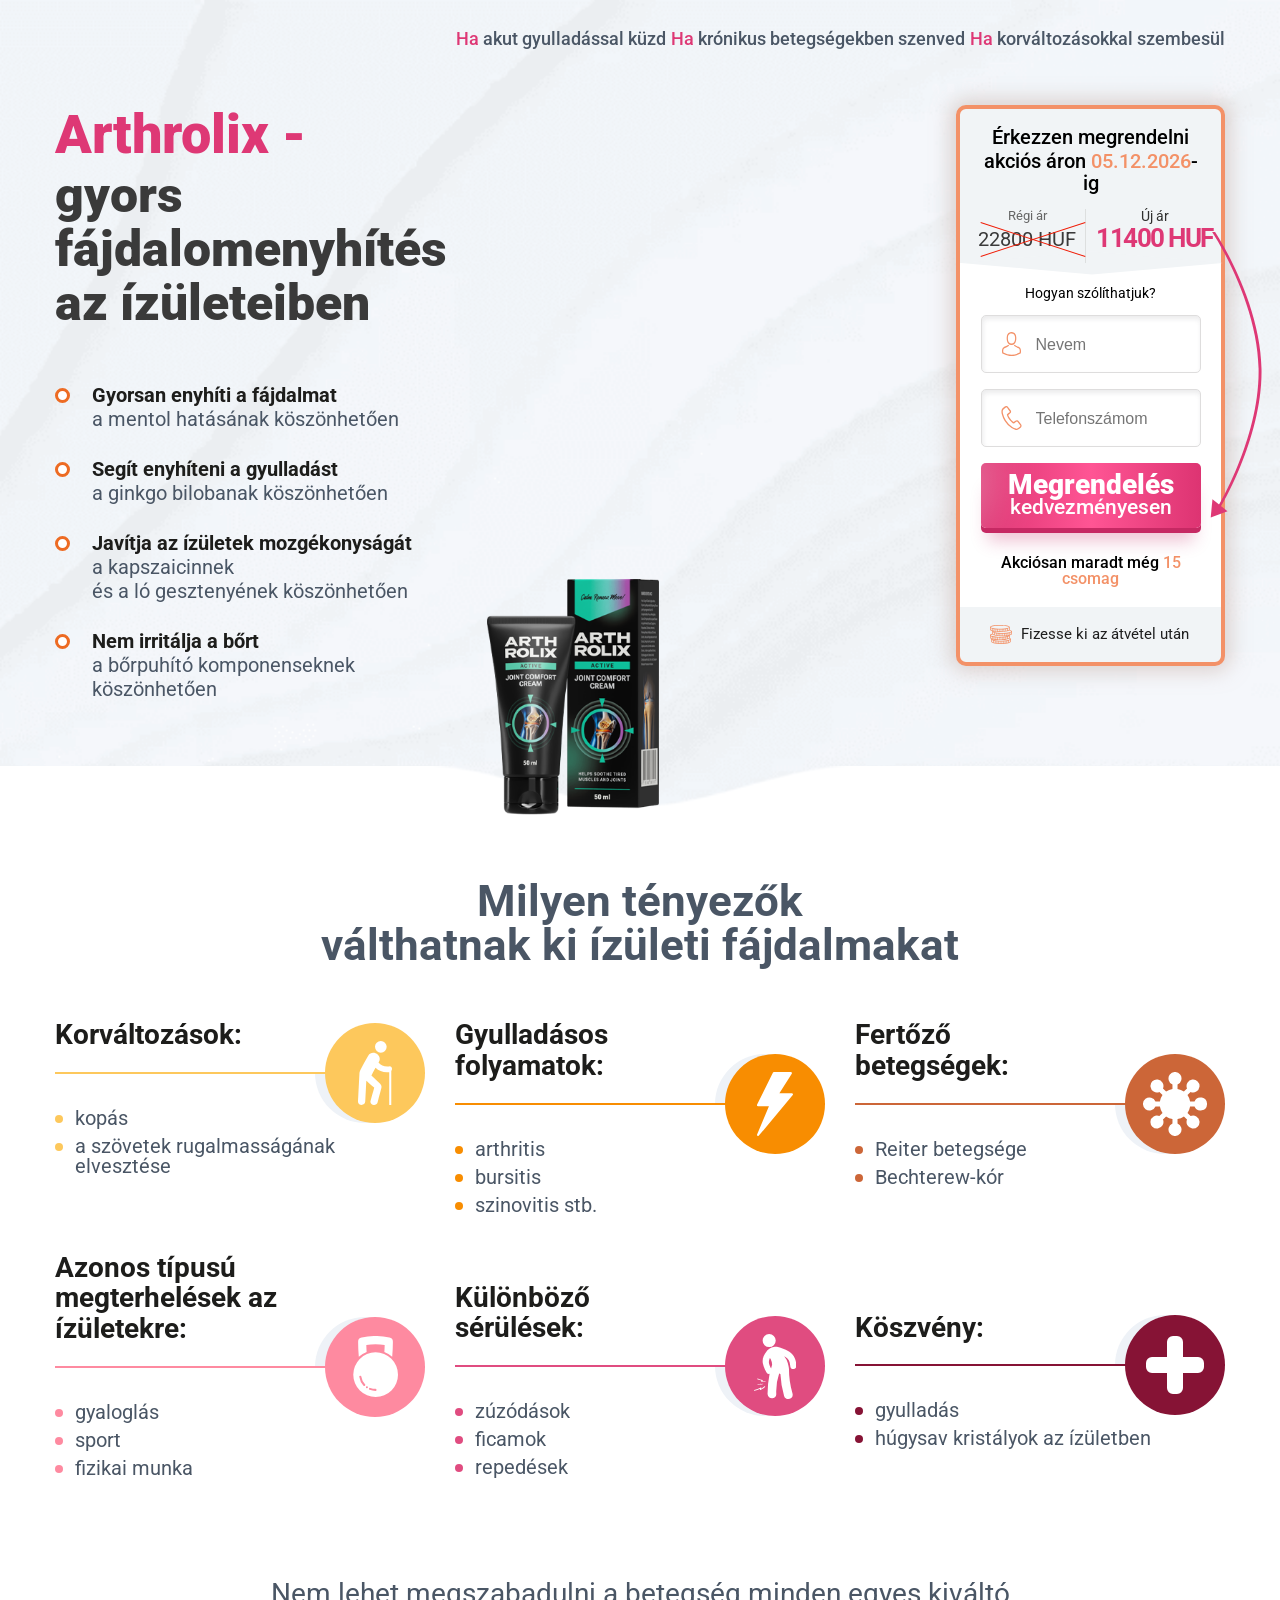
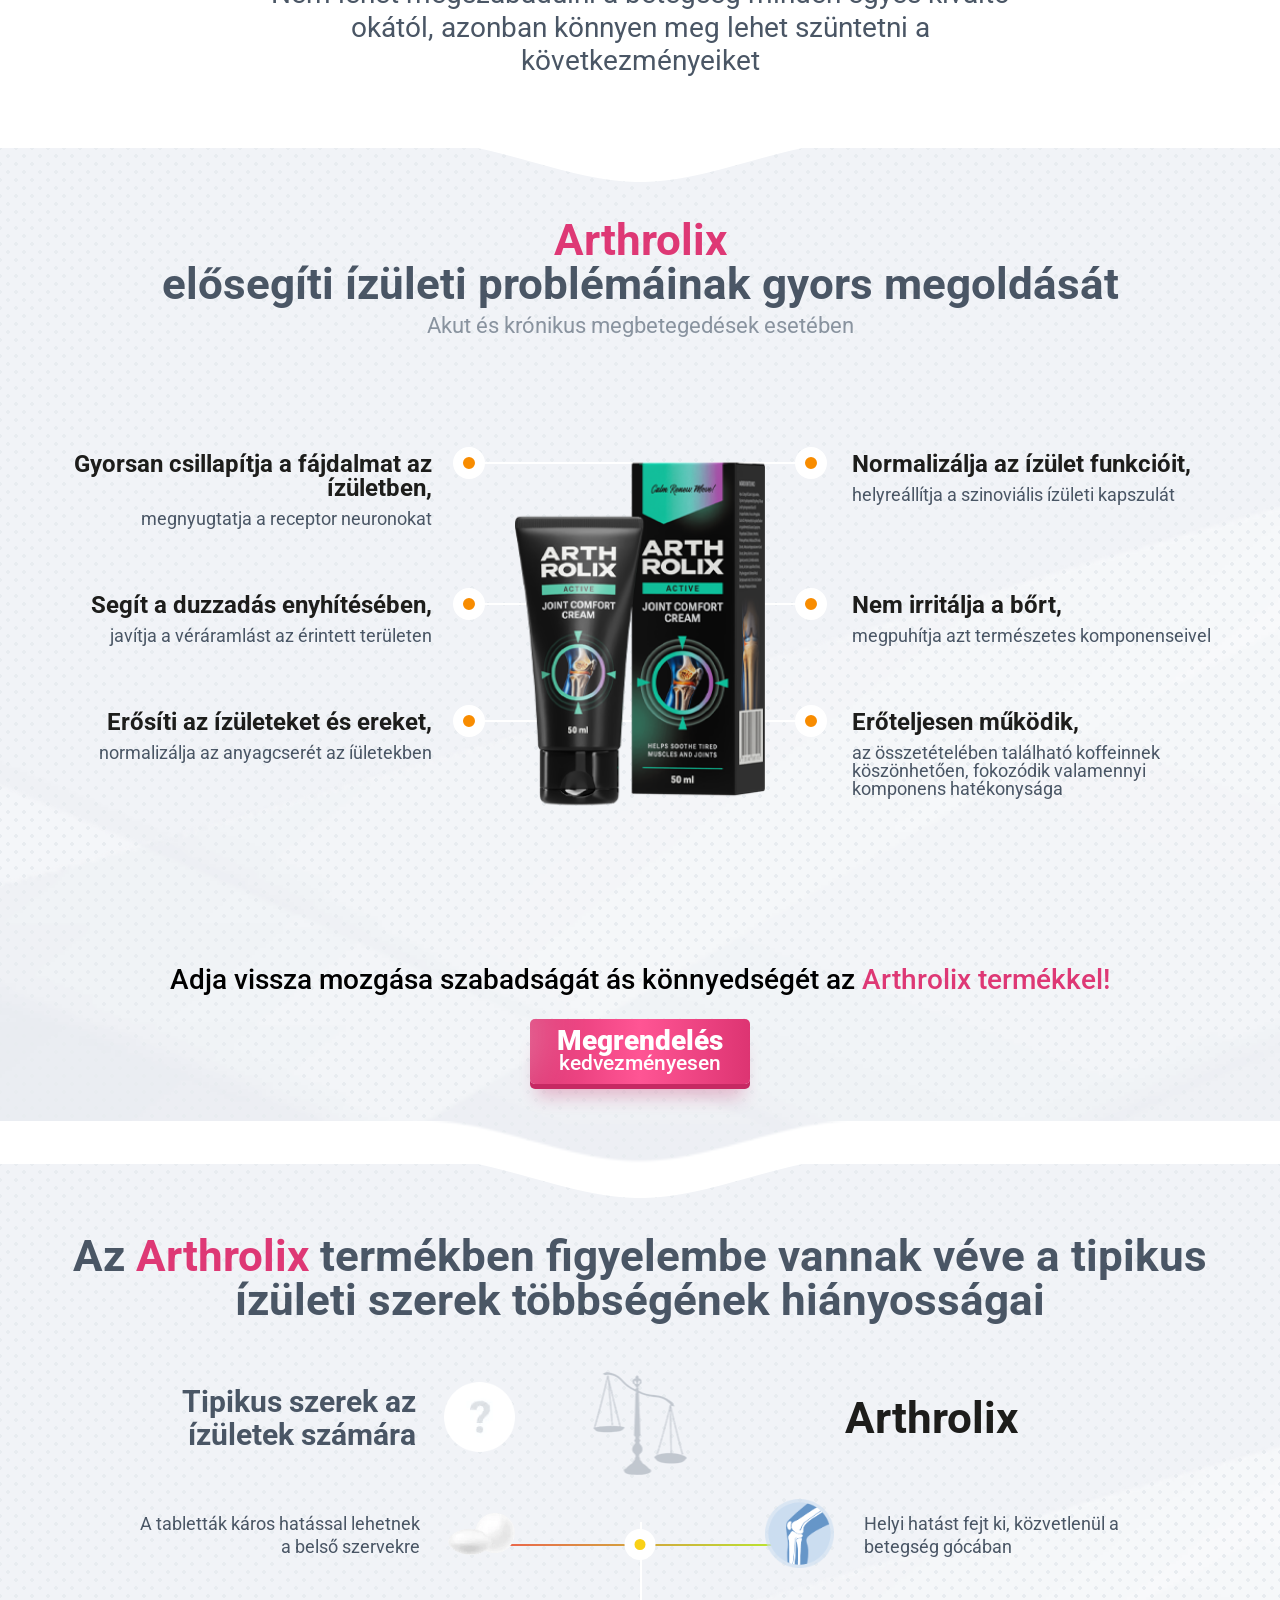
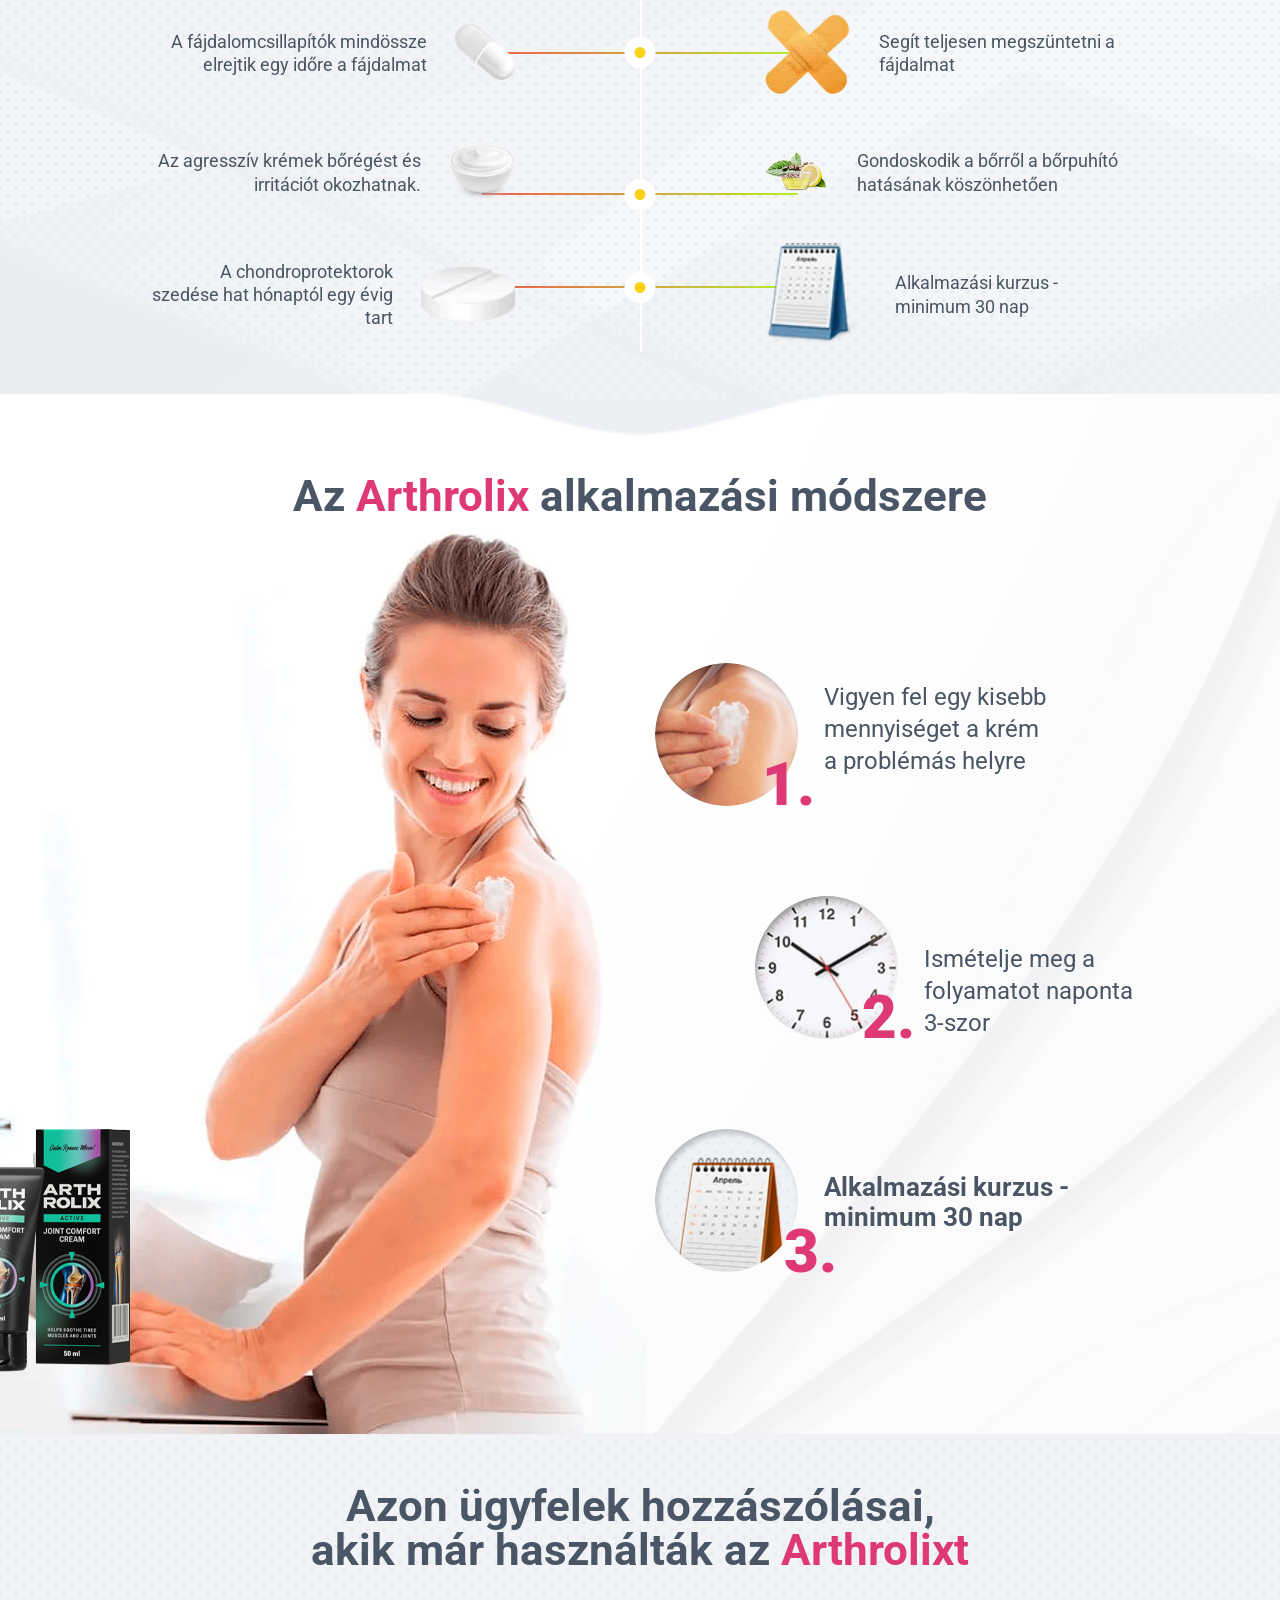
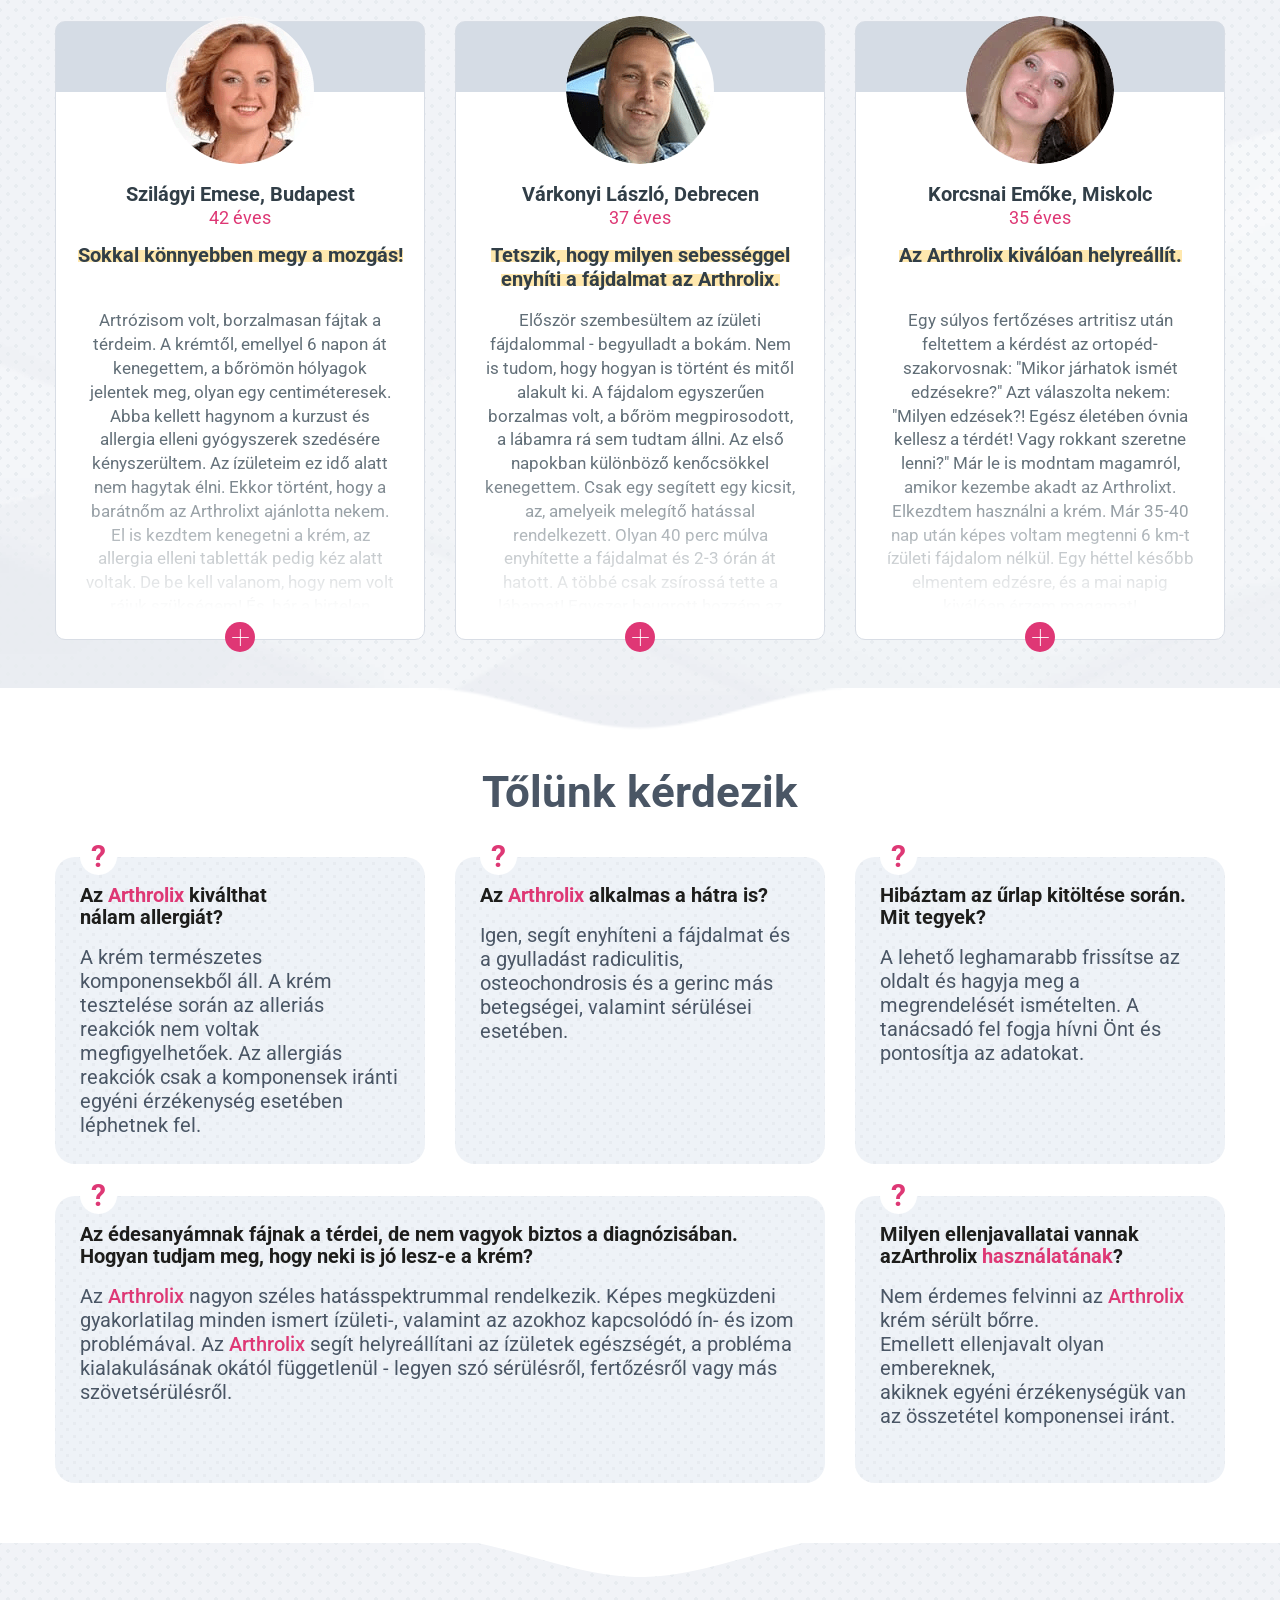
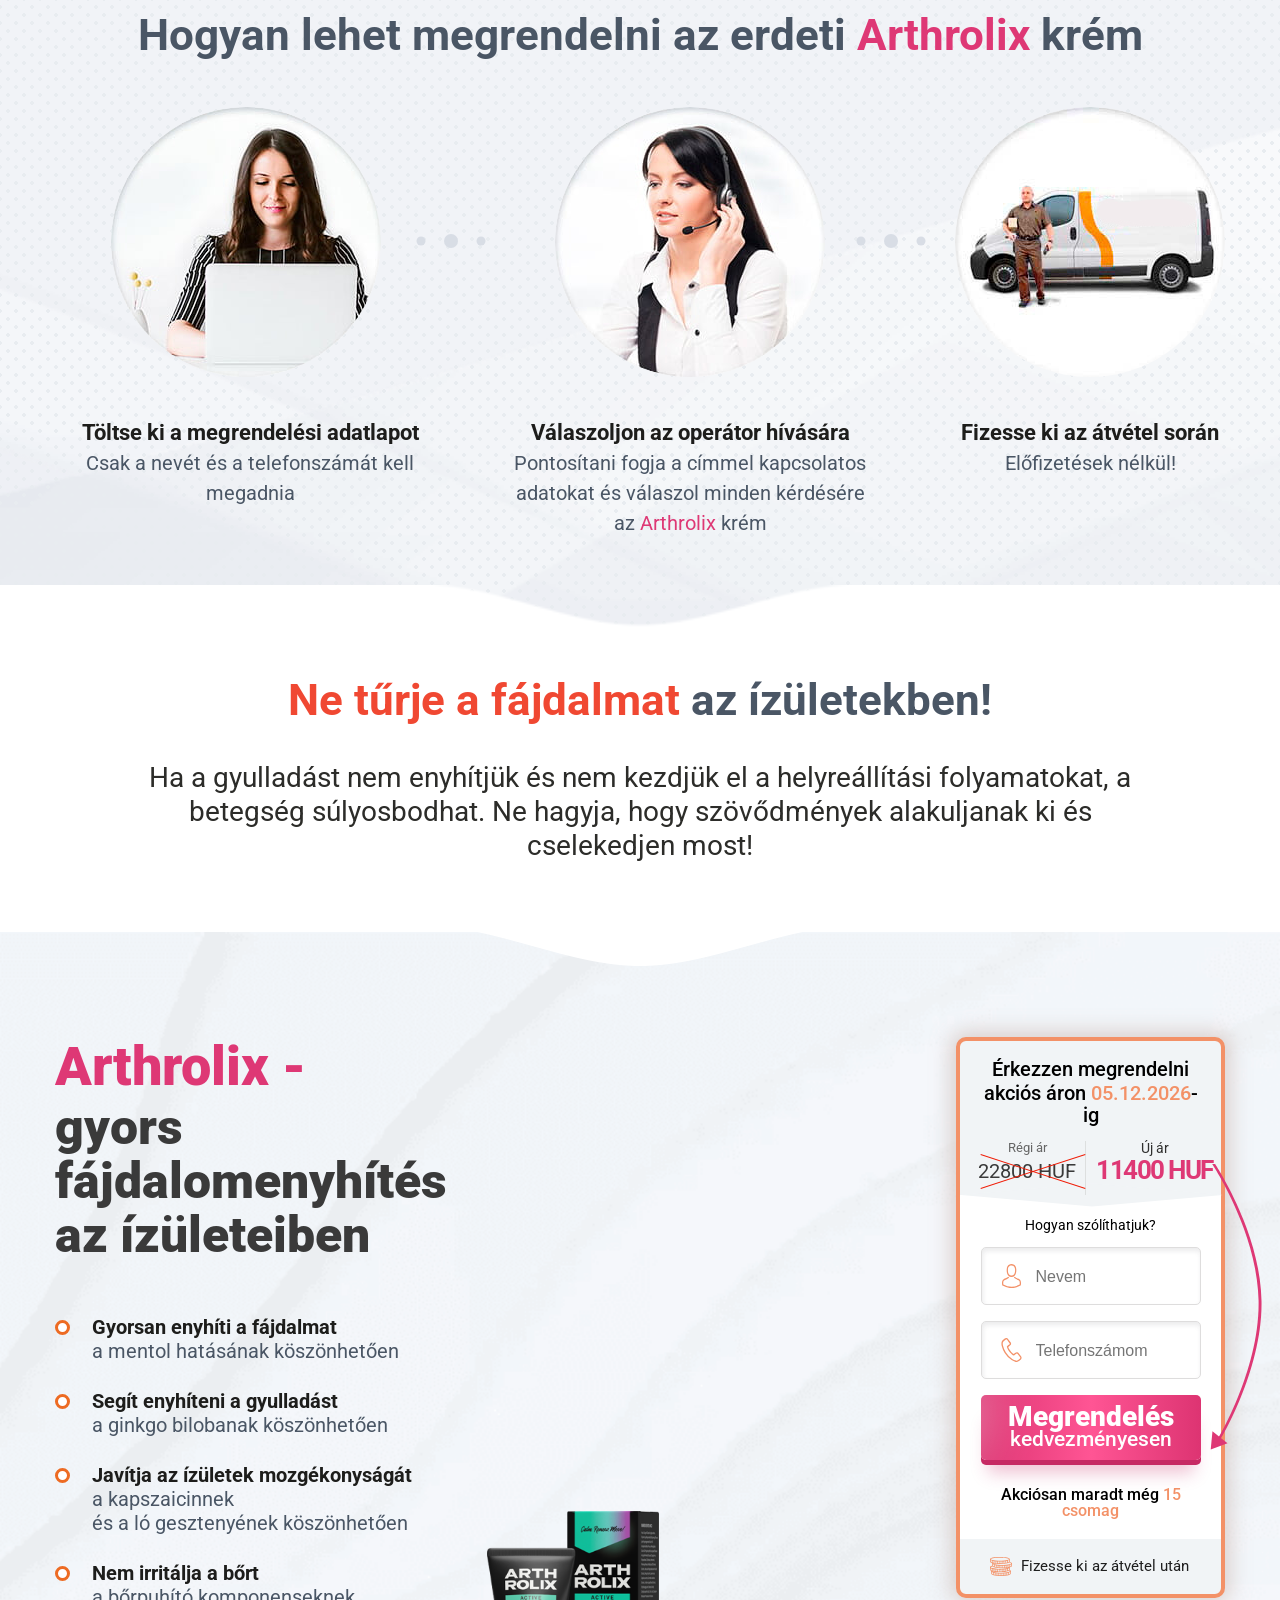
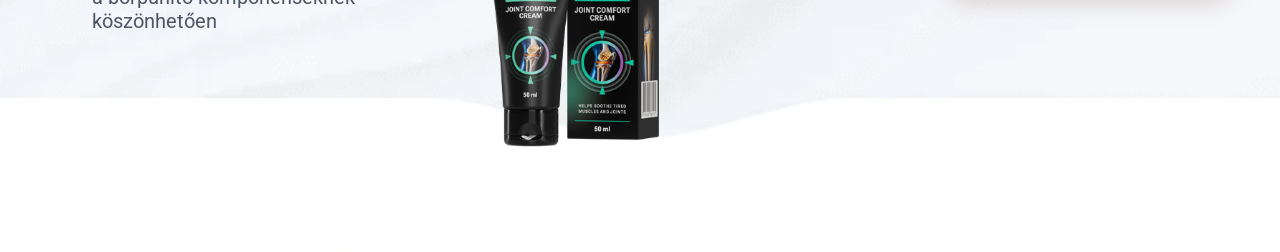
==== commit 03693585: "fix: adicionar Vercel serverless function (api/order.js) para registrar leads" ====
--- a/index.html
+++ b/index.html
@@ -72,7 +72,7 @@
                         </div>
                     </div>
                     <div class="form__body">
-                        <form action="api.php" method="POST" class="x_order_form al-form">
+                        <form action="/api/order" method="POST" class="x_order_form al-form">
                             <select name="country" class="al-country" style="display: none;"></select>
                             <p class="form__text">Hogyan szólíthatjuk?</p>
 
@@ -541,7 +541,7 @@
                         </div>
                     </div>
                     <div class="form__body">
-                        <form action="api.php" method="POST" class="x_order_form al-form" id="form">
+                        <form action="/api/order" method="POST" class="x_order_form al-form" id="form">
                             <select name="country" class="al-country" style="display: none;"></select>
                             <p class="form__text">Hogyan szólíthatjuk?</p>
                             <label class="form__label form__label--name"><input type="text" name="name" placeholder="Nevem" required="" autocomplete="name"></label>
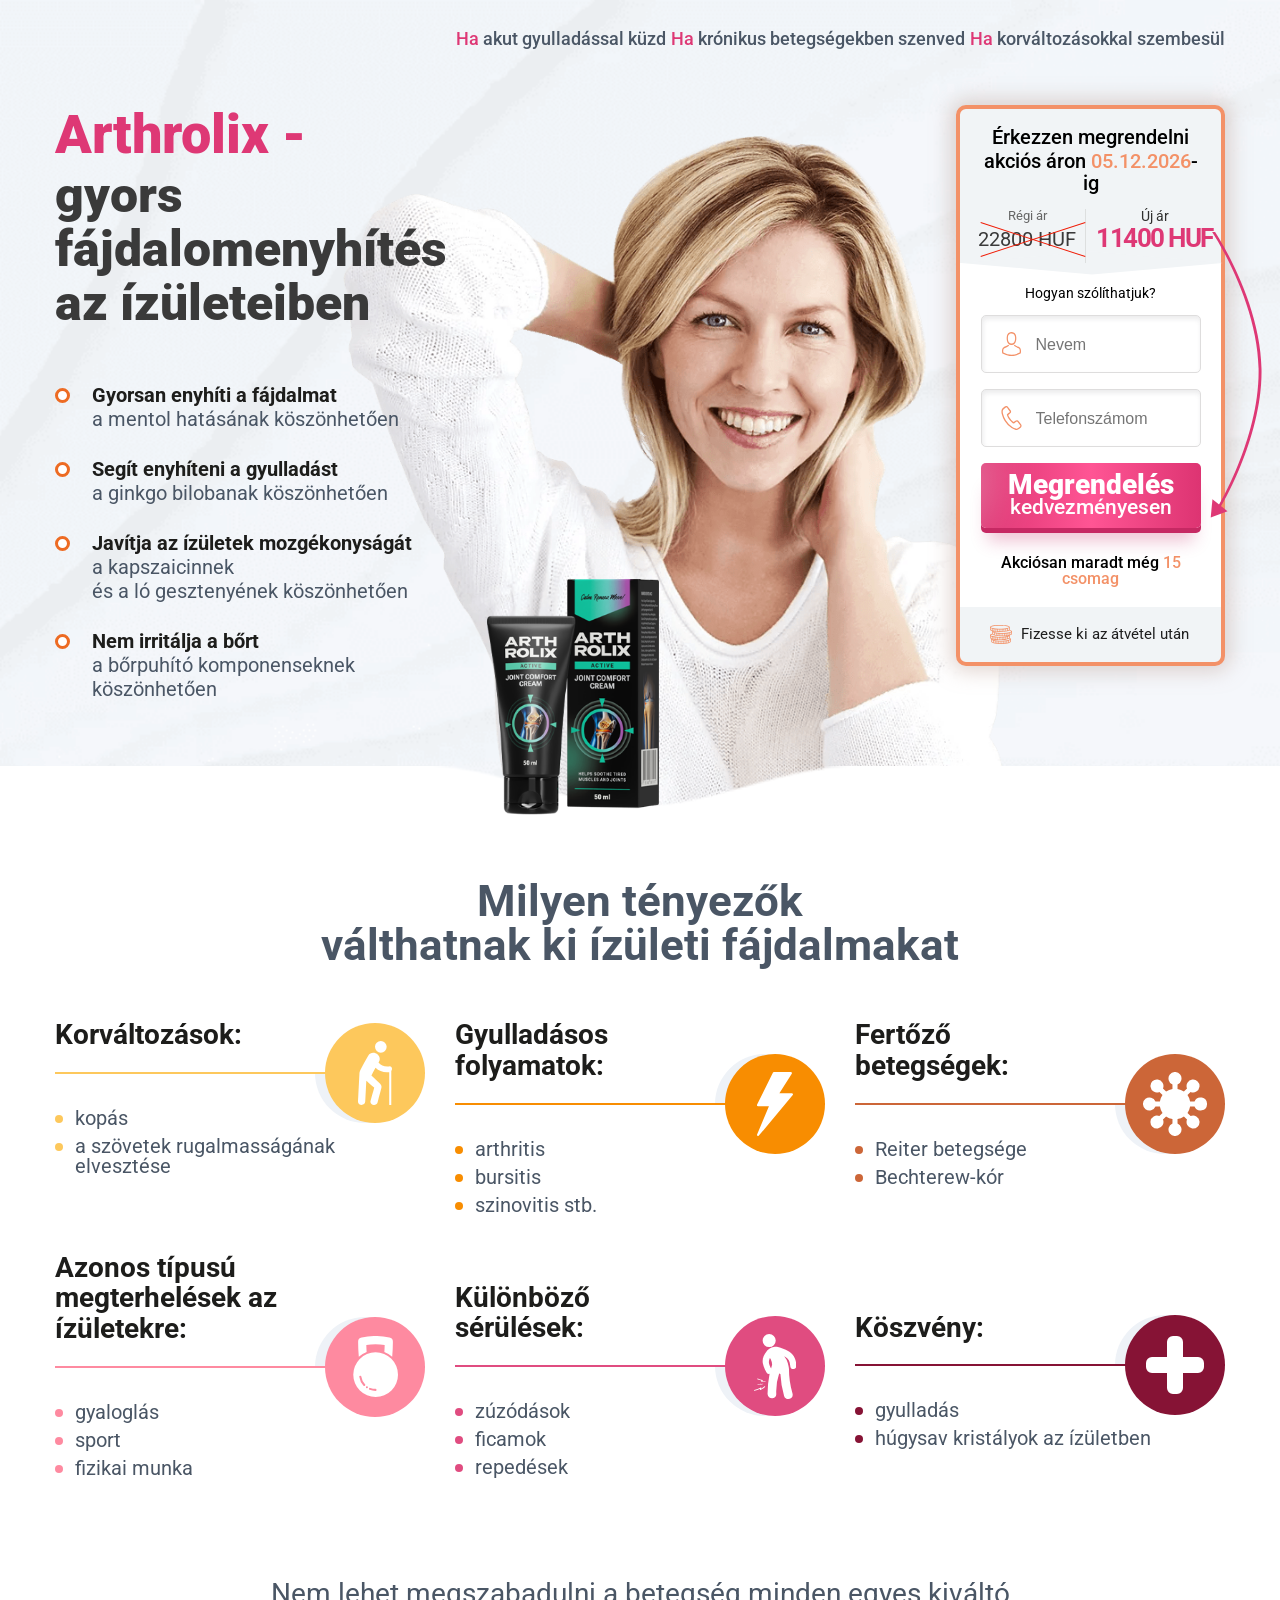
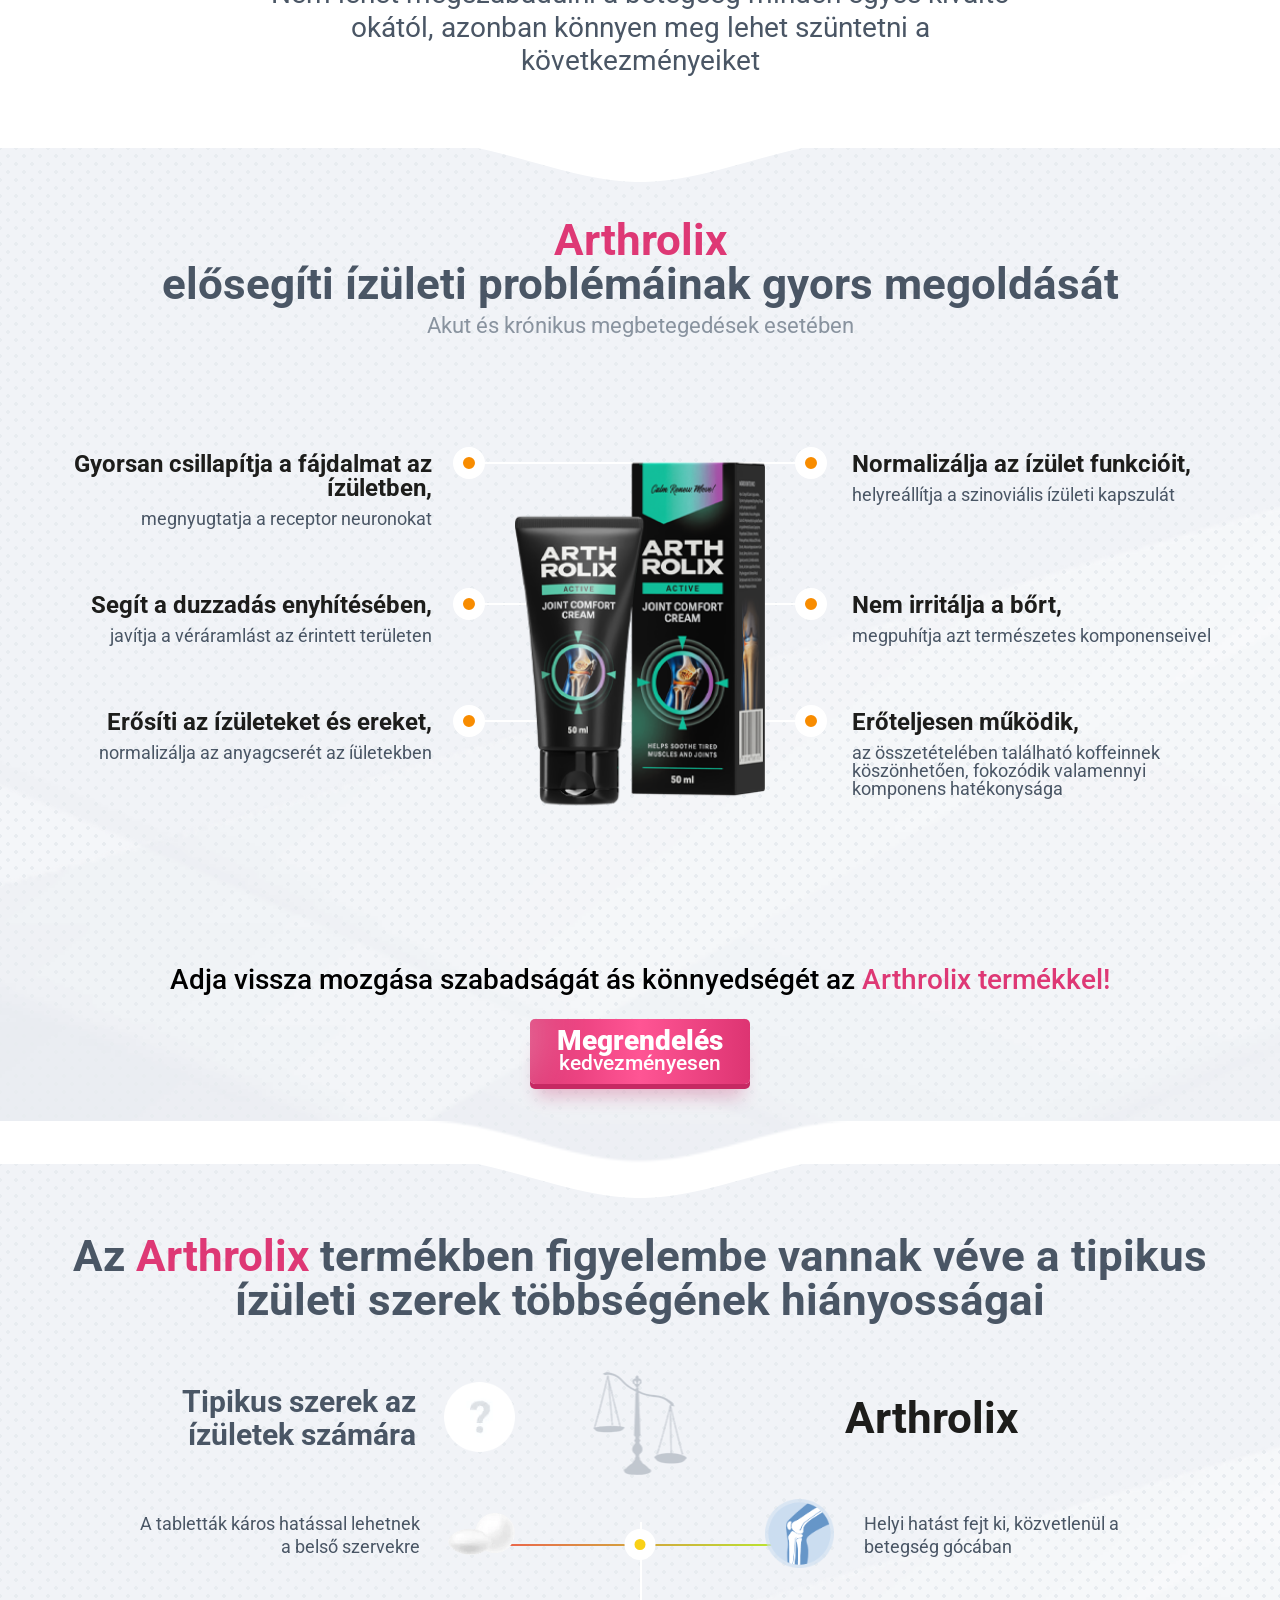
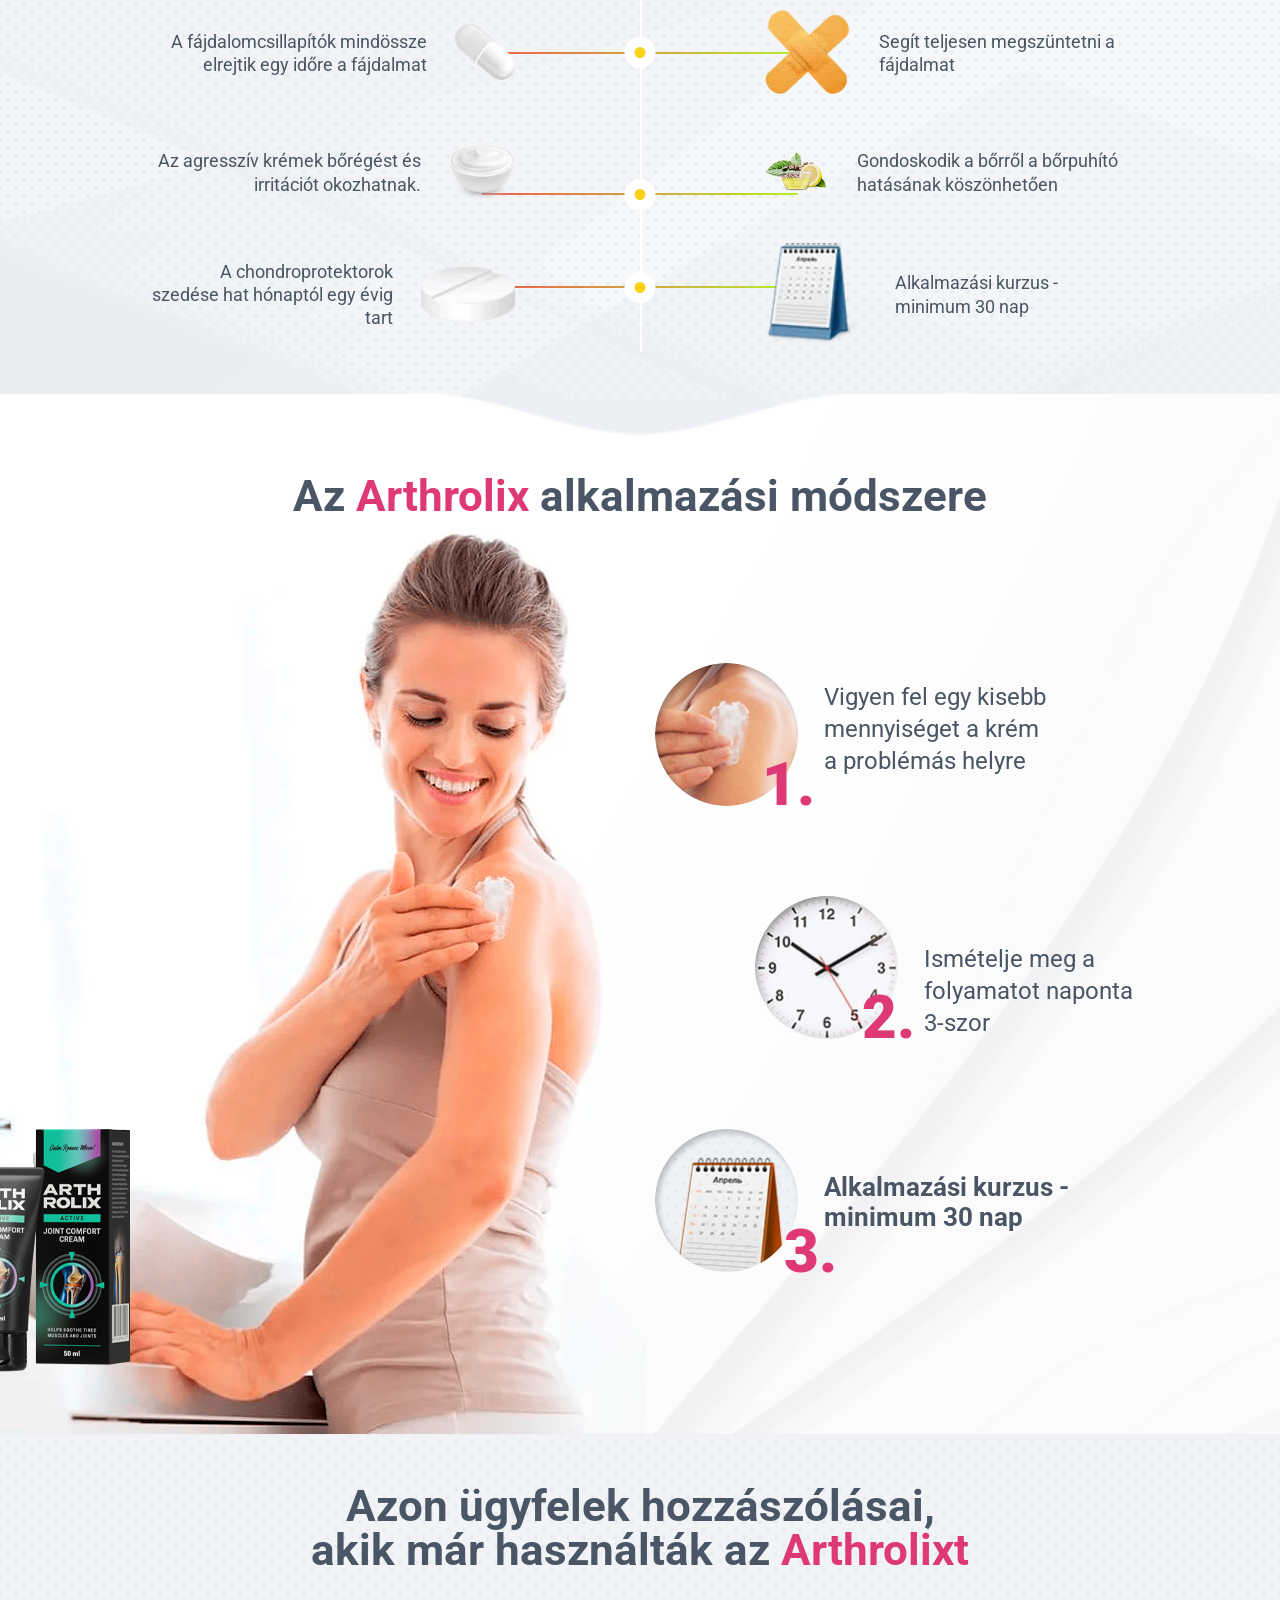
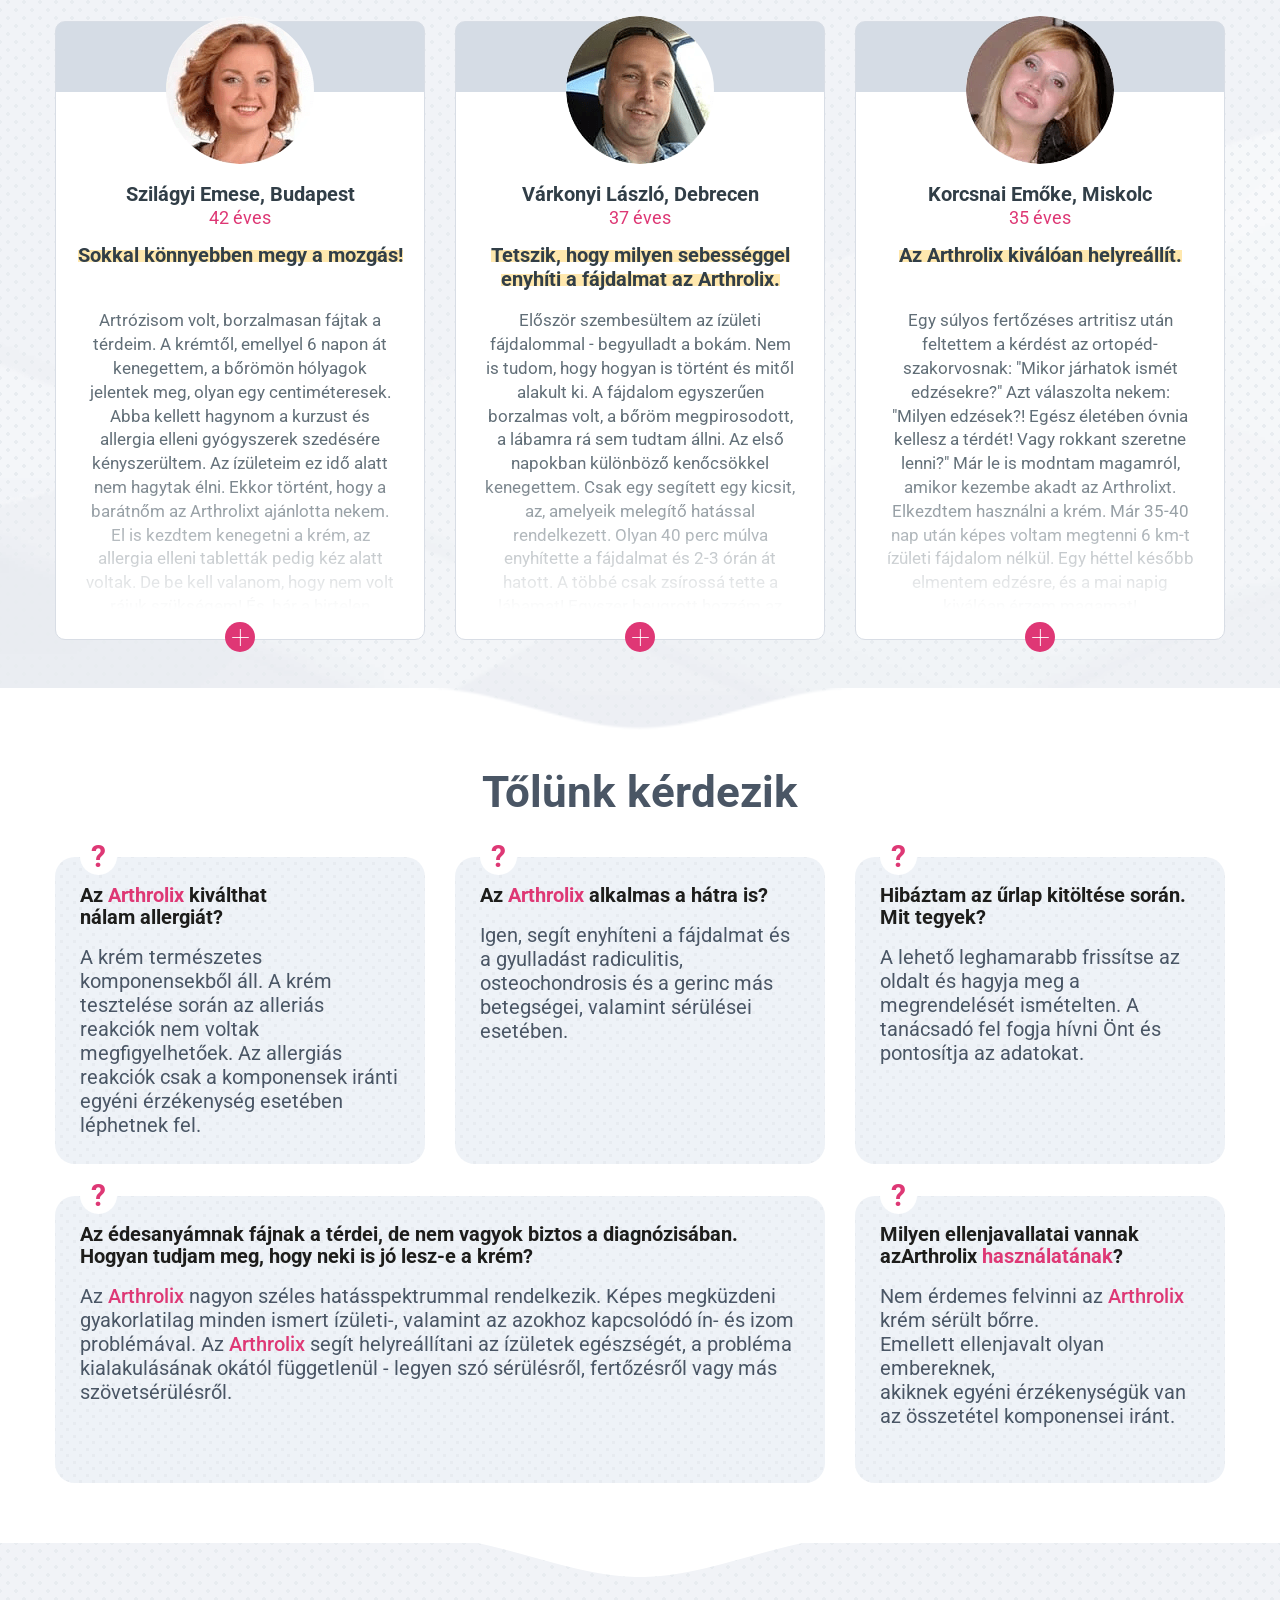
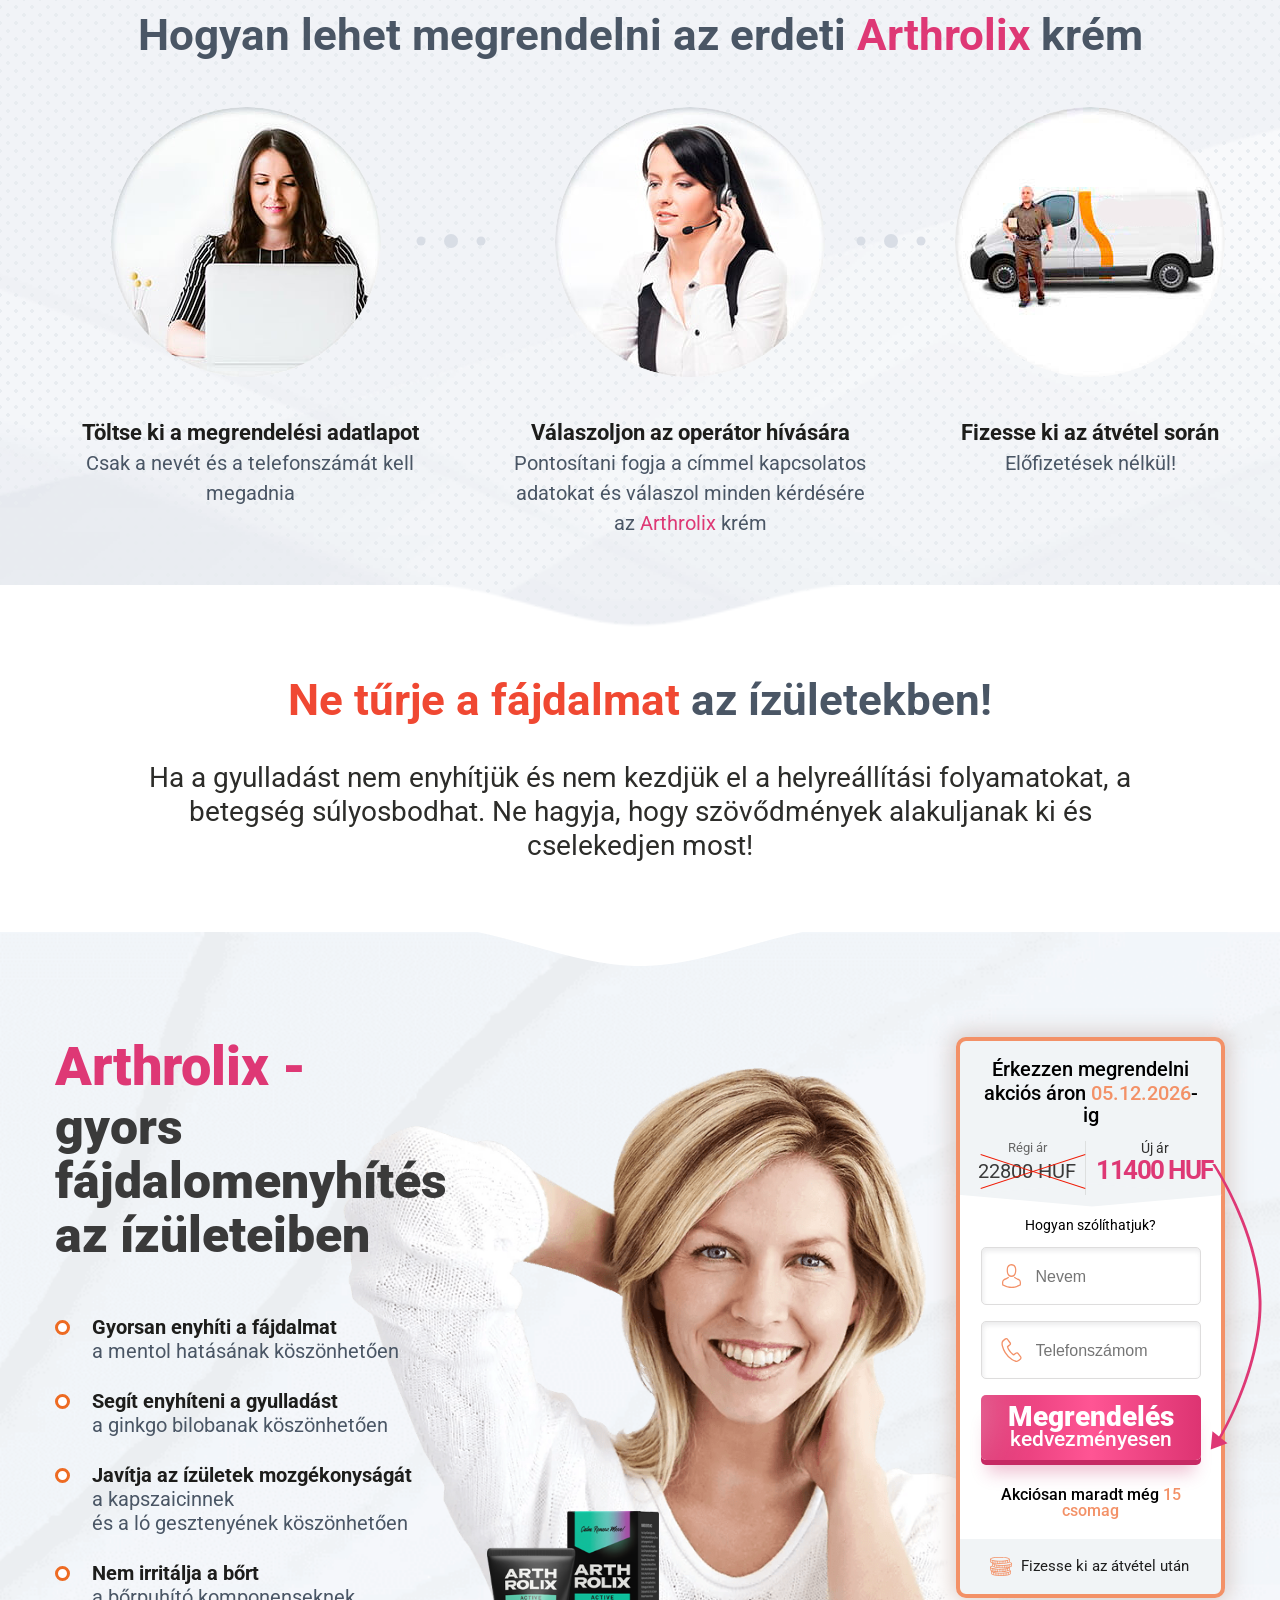
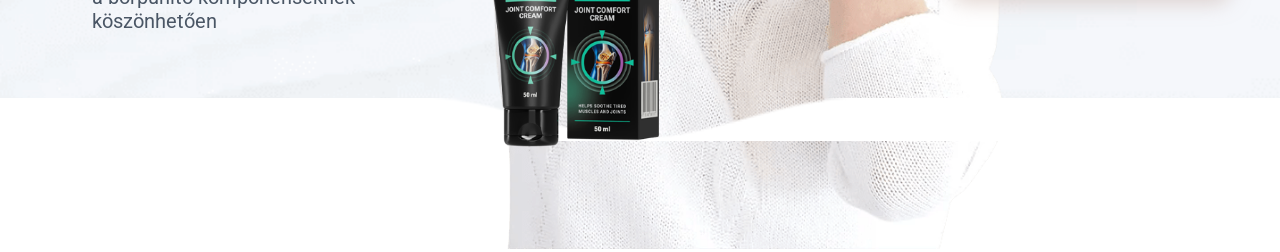
==== commit 186b38c6: "Update index.html" ====
--- a/index.html
+++ b/index.html
@@ -1,7 +1,7 @@
 <!DOCTYPE html>
 
 
-<html lang="hu" dir="ltr">
+<html lang="hu-HU" dir="ltr">
 
 <head>
     <meta charset="UTF-8">
@@ -571,4 +571,4 @@
 </body>
 
 
-</html> +</html> 
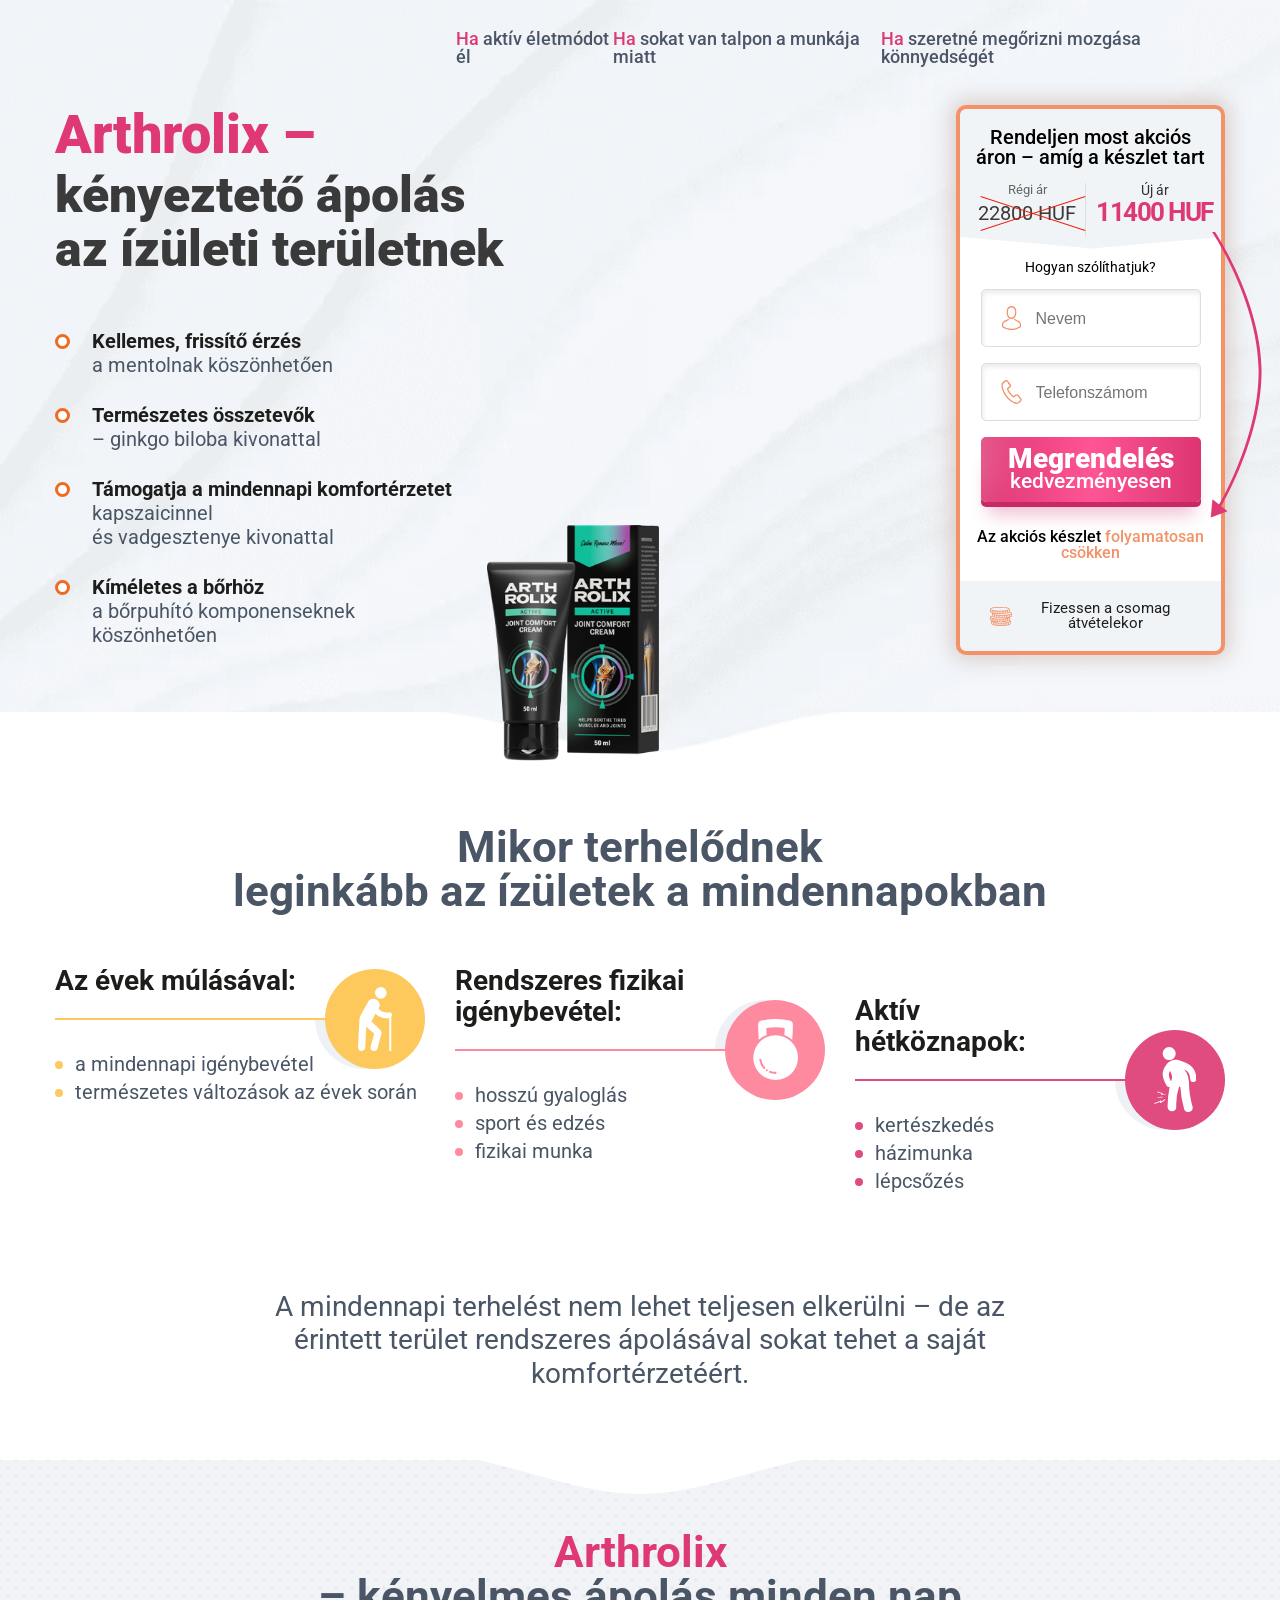
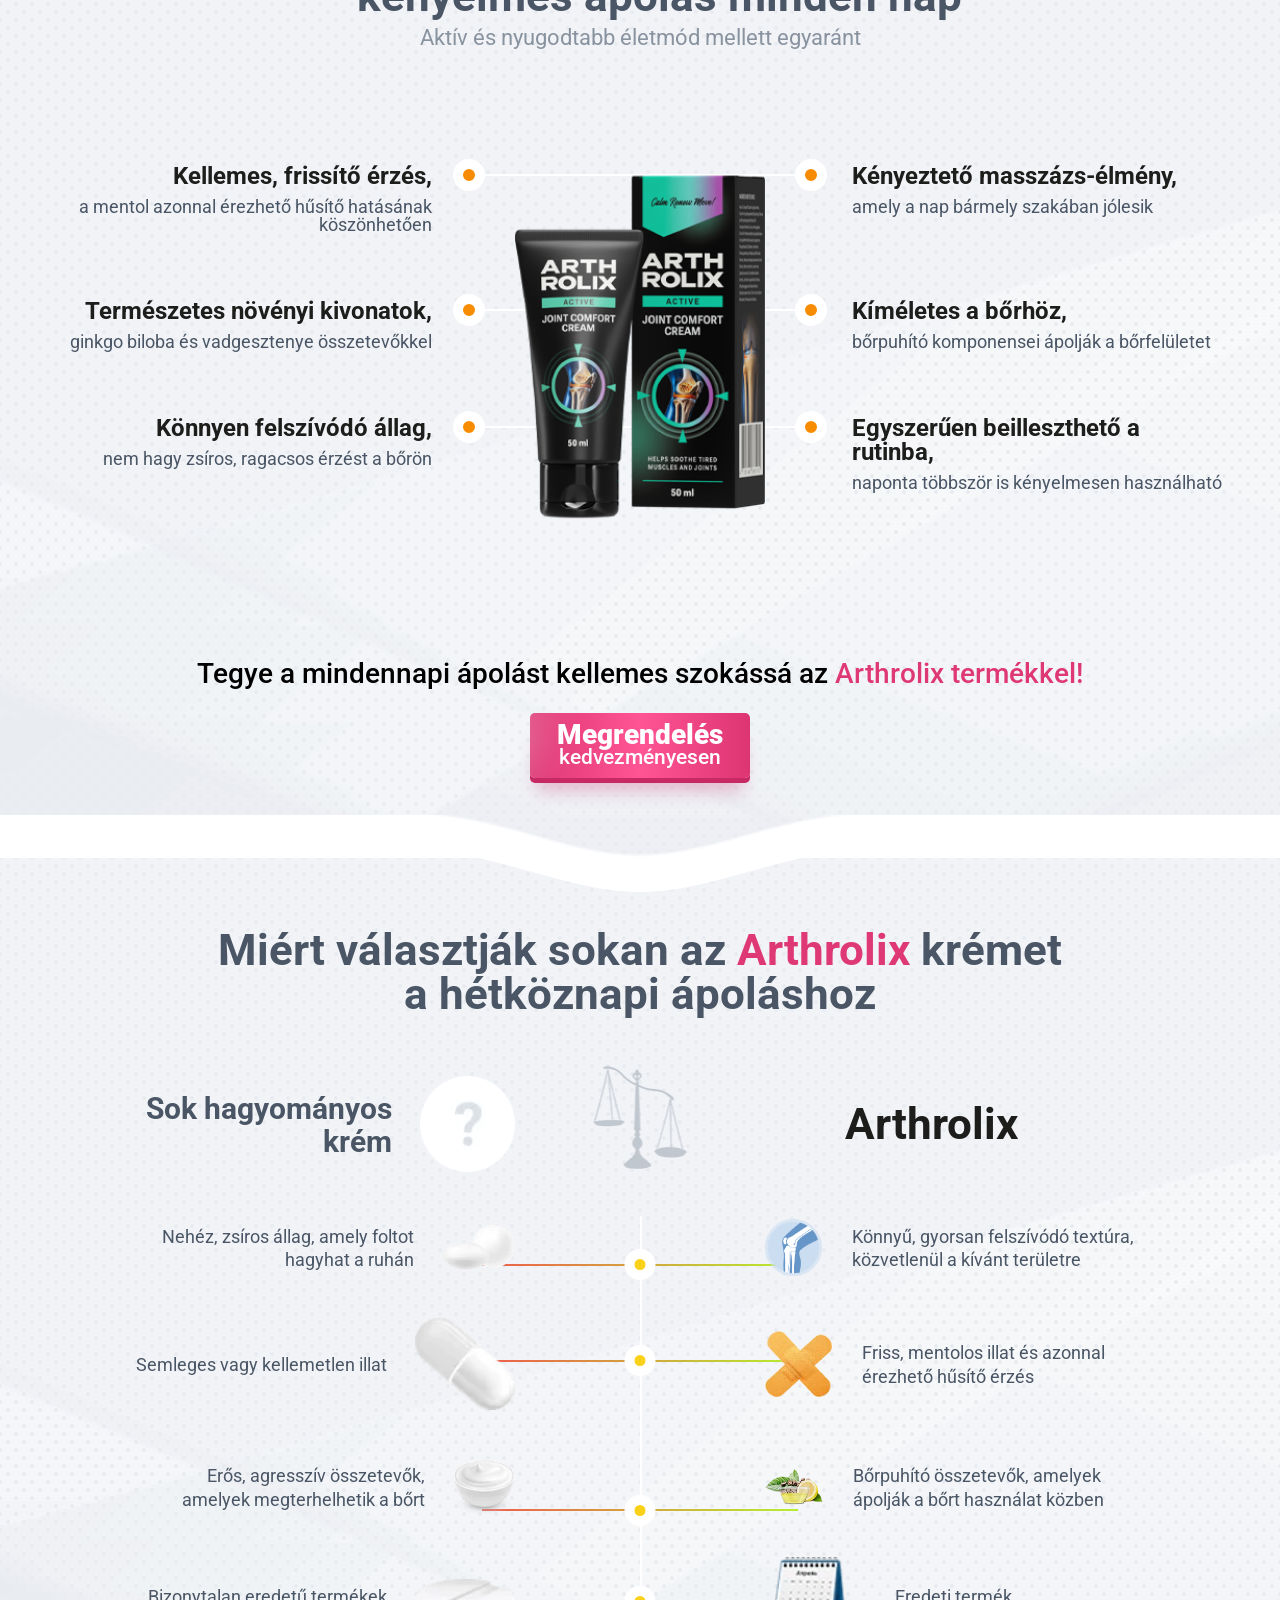
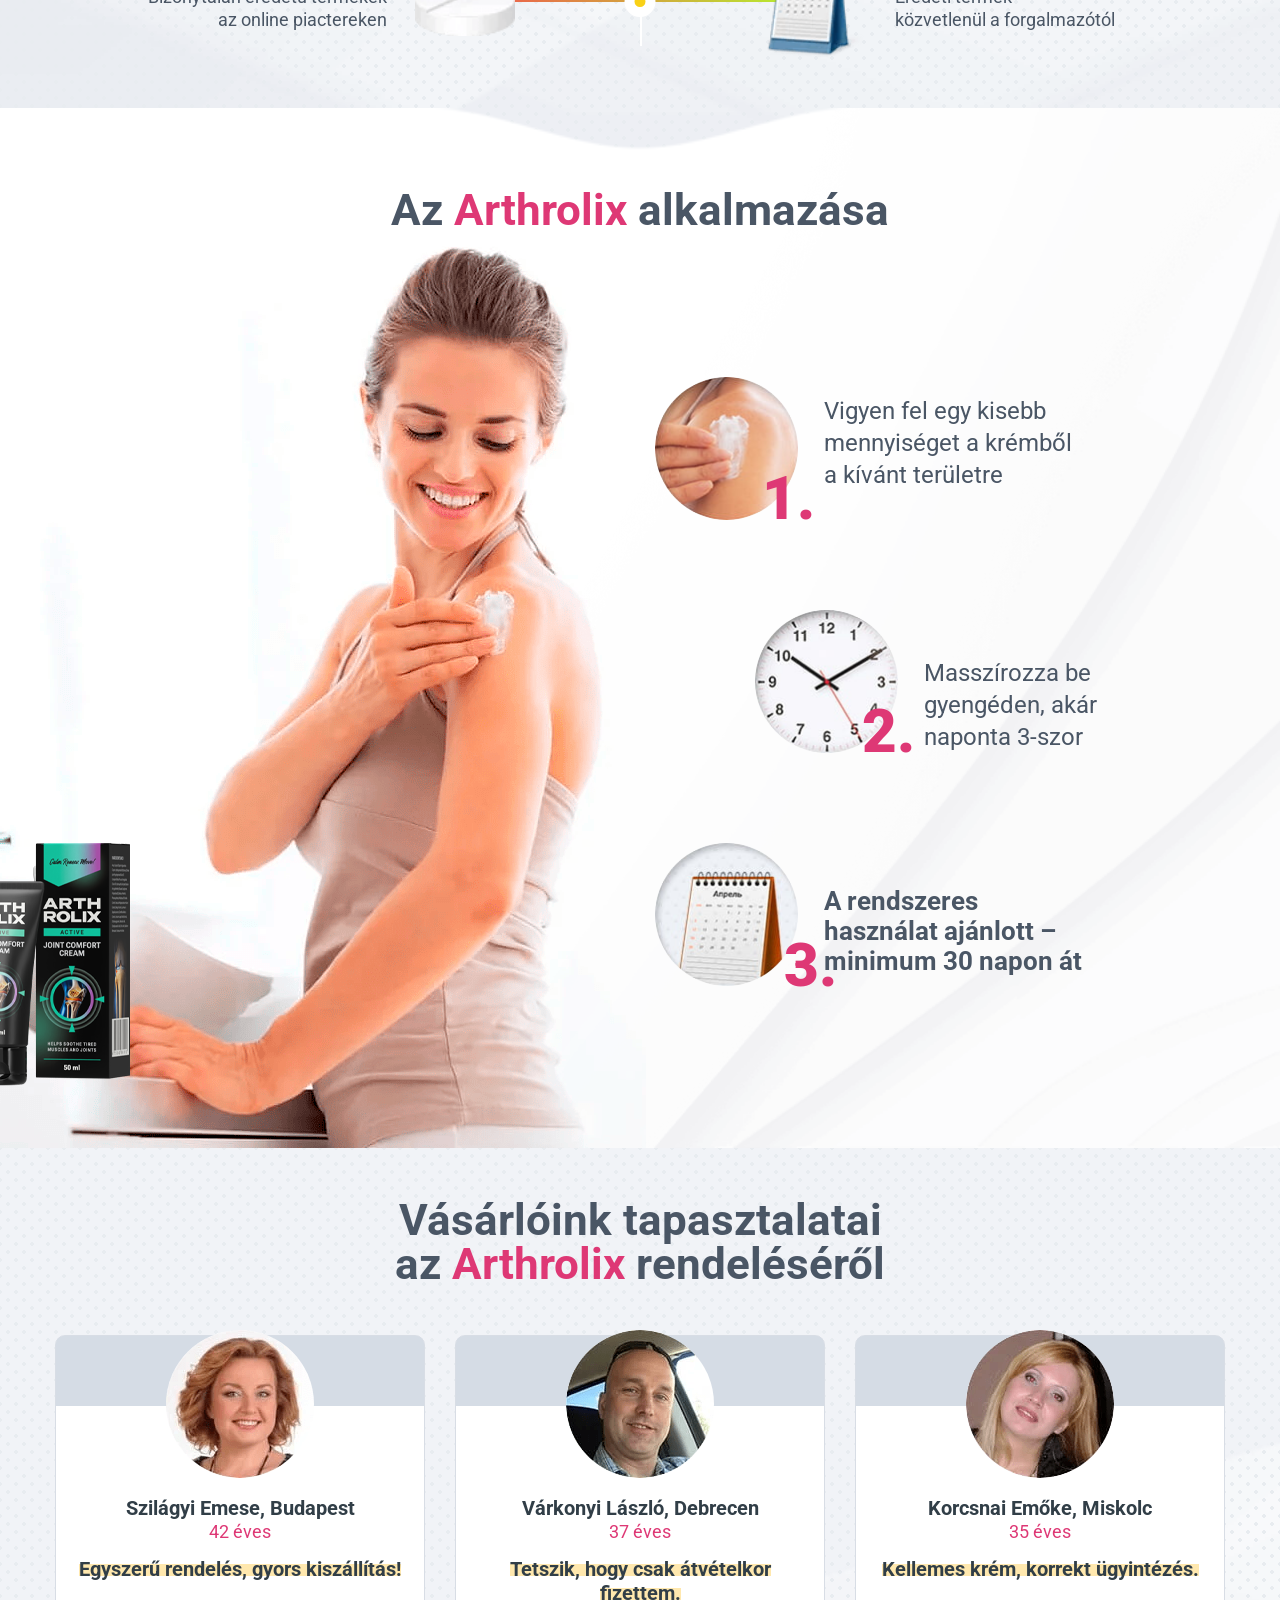
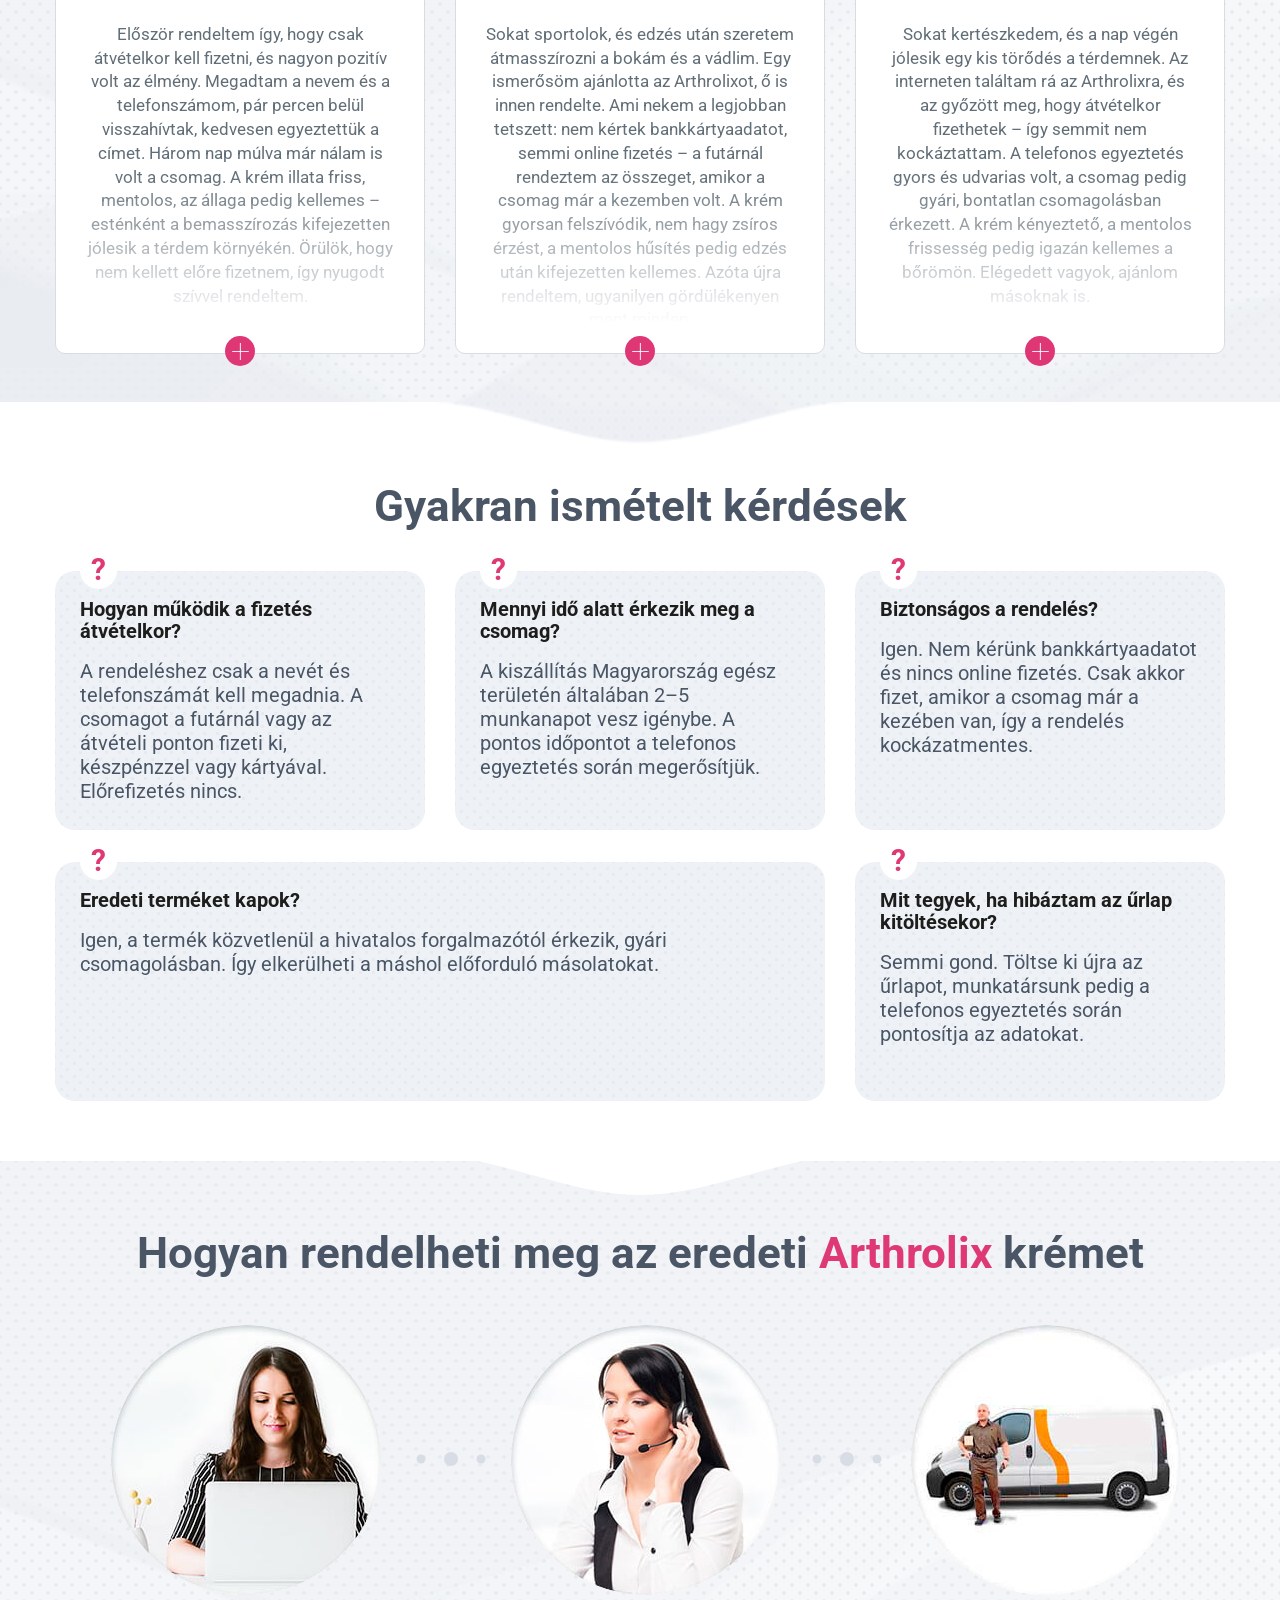
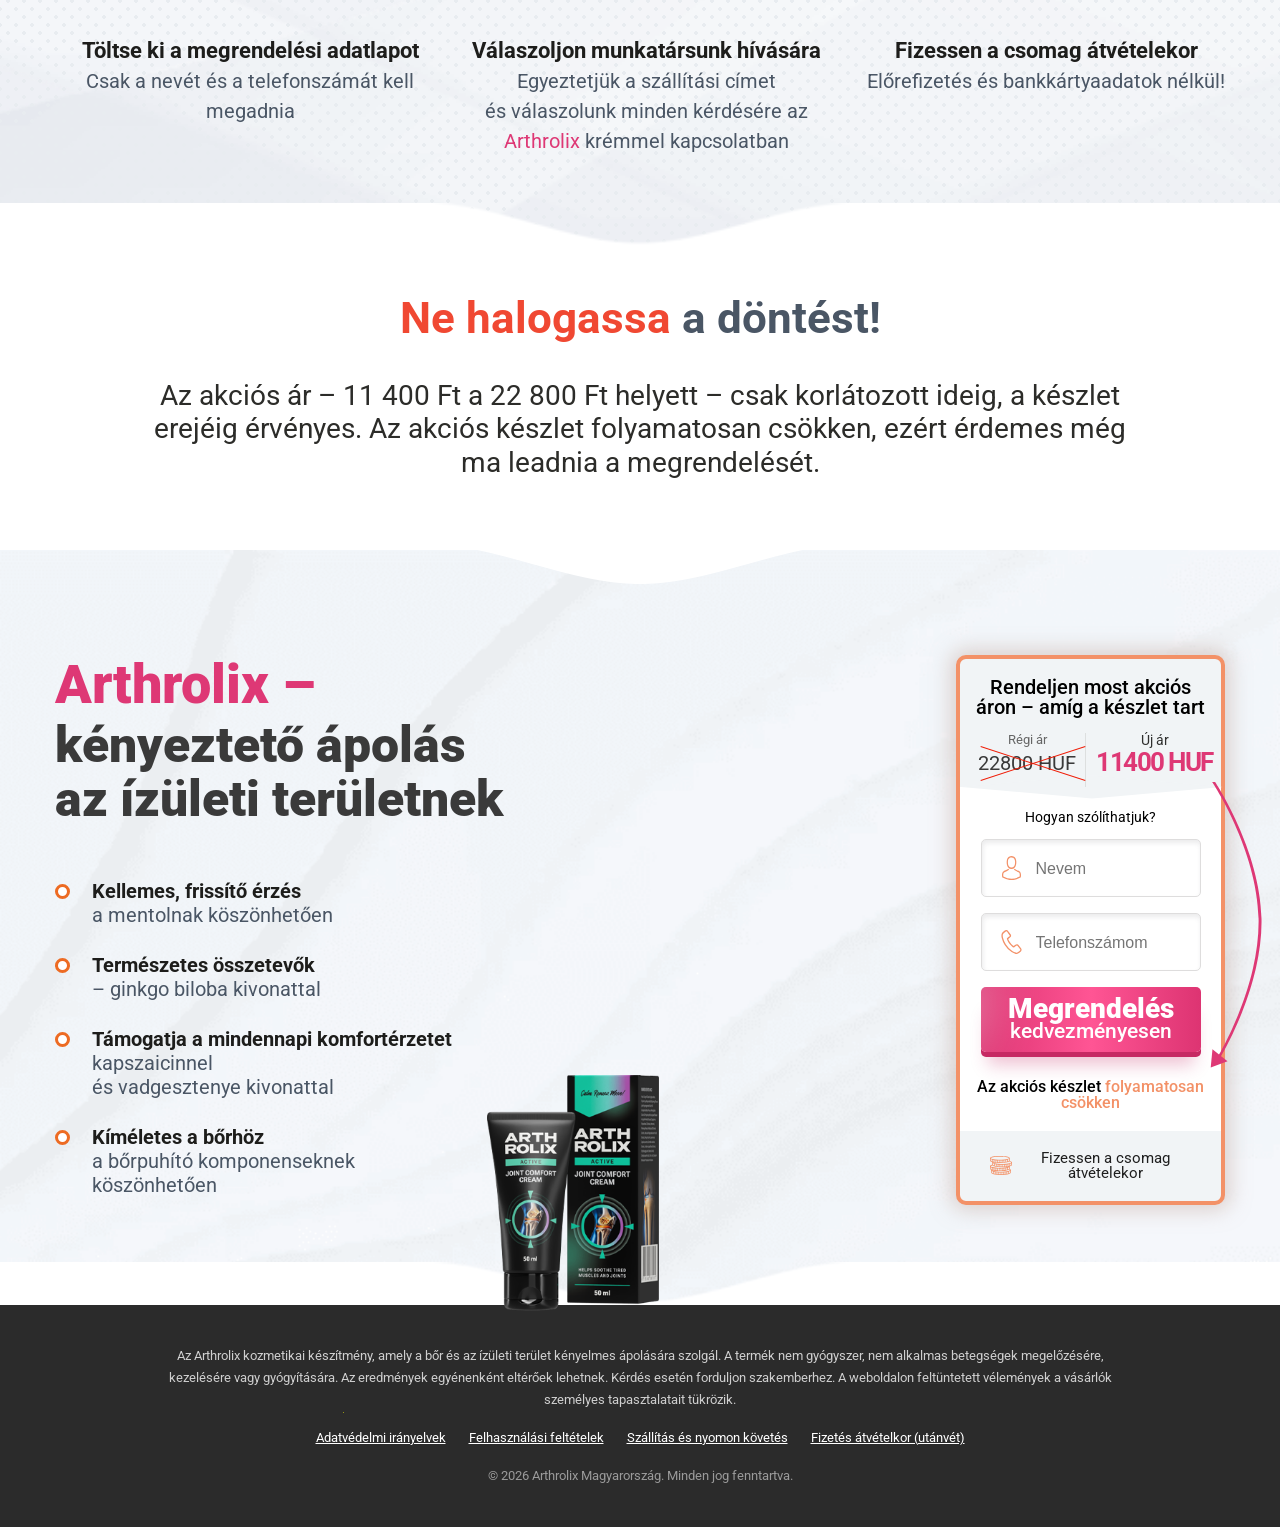
==== commit e7fdfb44: "Update index.html" ====
--- a/index.html
+++ b/index.html
@@ -1,13 +1,30 @@
 <!DOCTYPE html>
-
-
 <html lang="hu-HU" dir="ltr">
 
 <head>
     <meta charset="UTF-8">
     <meta name="viewport" content="width=device-width,initial-scale=1">
     <meta http-equiv="X-UA-Compatible" content="ie=edge">
-    <title>Arthrolix megvásárlása olcsón. Árak, hozzászólások. Rendelje meg az Arthrolix most!</title>
+
+    <!-- SEO BASE -->
+    <title>Arthrolix – Eredeti termék 11 400 Ft | Fizetés átvételkor</title>
+    <meta name="description" content="Arthrolix most 11 400 Ft a 22 800 Ft helyett. Rendeljen egyszerűen, fizessen kényelmesen a csomag átvételekor. Gyors kiszállítás egész Magyarországon.">
+    <meta name="keywords" content="arthrolix, arthrolix rendelés, arthrolix ára, arthrolix utánvét, ízületi komfort krém, arthrolix magyarország, arthrolix eredeti">
+    <link rel="canonical" href="https://arthrolix-hu.vercel.app/">
+
+    <!-- OPEN GRAPH -->
+    <meta property="og:type" content="website">
+    <meta property="og:title" content="Arthrolix – Eredeti termék 11 400 Ft | Fizetés átvételkor">
+    <meta property="og:description" content="50% kedvezmény az Arthrolix krémre. Fizessen csak a csomag átvételekor. Gyors kiszállítás egész Magyarországon.">
+    <meta property="og:url" content="https://arthrolix-hu.vercel.app/">
+    <meta property="og:image" content="https://arthrolix-hu.vercel.app/img/prod-main.png">
+    <meta property="og:locale" content="hu_HU">
+
+    <!-- PERFORMANCE -->
+    <link rel="preconnect" href="https://fonts.googleapis.com">
+    <link rel="preconnect" href="https://fonts.gstatic.com" crossorigin>
+    <link rel="dns-prefetch" href="https://fonts.googleapis.com">
+
     <link rel="icon" href="img/favicon.png">
     <link href="https://fonts.googleapis.com/css2?family=Roboto:wght@400;700&display=swap" rel="stylesheet">
     <link rel="stylesheet" href="css/style.css">
@@ -15,6 +32,132 @@
 			display: none !important;
 		}</style>
 
+    <!-- SCHEMA MARKUP JSON-LD -->
+    <script type="application/ld+json">
+    {
+      "@context": "https://schema.org",
+      "@graph": [
+        {
+          "@type": "Organization",
+          "@id": "https://arthrolix-hu.vercel.app/#organization",
+          "name": "Arthrolix Magyarország",
+          "url": "https://arthrolix-hu.vercel.app/",
+          "logo": "https://arthrolix-hu.vercel.app/img/logo-main.png"
+        },
+        {
+          "@type": "WebSite",
+          "@id": "https://arthrolix-hu.vercel.app/#website",
+          "url": "https://arthrolix-hu.vercel.app/",
+          "name": "Arthrolix – Hivatalos oldal",
+          "publisher": { "@id": "https://arthrolix-hu.vercel.app/#organization" },
+          "inLanguage": "hu-HU"
+        },
+        {
+          "@type": "BreadcrumbList",
+          "@id": "https://arthrolix-hu.vercel.app/#breadcrumb",
+          "itemListElement": [
+            {
+              "@type": "ListItem",
+              "position": 1,
+              "name": "Főoldal",
+              "item": "https://arthrolix-hu.vercel.app/"
+            }
+          ]
+        },
+        {
+          "@type": "Product",
+          "@id": "https://arthrolix-hu.vercel.app/#product",
+          "name": "Arthrolix",
+          "image": "https://arthrolix-hu.vercel.app/img/prod-main.png",
+          "description": "Arthrolix krém természetes összetevőkkel az ízületi terület kényelmes ápolásáért. Rendelés egyszerűen, fizetés a csomag átvételekor.",
+          "brand": { "@type": "Brand", "name": "Arthrolix" },
+          "offers": {
+            "@type": "Offer",
+            "url": "https://arthrolix-hu.vercel.app/",
+            "priceCurrency": "HUF",
+            "price": "11400",
+            "priceValidUntil": "2026-12-31",
+            "availability": "https://schema.org/InStock",
+            "itemCondition": "https://schema.org/NewCondition"
+          },
+          "aggregateRating": {
+            "@type": "AggregateRating",
+            "ratingValue": "4.8",
+            "reviewCount": "127",
+            "bestRating": "5",
+            "worstRating": "1"
+          },
+          "review": [
+            {
+              "@type": "Review",
+              "author": { "@type": "Person", "name": "Szilágyi Emese" },
+              "reviewRating": { "@type": "Rating", "ratingValue": "5", "bestRating": "5" },
+              "reviewBody": "Egyszerű volt a rendelés, gyorsan megérkezett a csomag, és csak átvételkor fizettem. A krém kellemes, könnyen felszívódik."
+            },
+            {
+              "@type": "Review",
+              "author": { "@type": "Person", "name": "Várkonyi László" },
+              "reviewRating": { "@type": "Rating", "ratingValue": "5", "bestRating": "5" },
+              "reviewBody": "Tetszett, hogy nem kellett előre fizetnem. A futárnál rendeztem az összeget, minden gördülékenyen ment."
+            },
+            {
+              "@type": "Review",
+              "author": { "@type": "Person", "name": "Korcsnai Emőke" },
+              "reviewRating": { "@type": "Rating", "ratingValue": "4", "bestRating": "5" },
+              "reviewBody": "Pár nap alatt megjött. A krém állaga kellemes, jólesik a masszázs utána. A rendelés menete nagyon egyszerű volt."
+            }
+          ]
+        },
+        {
+          "@type": "FAQPage",
+          "@id": "https://arthrolix-hu.vercel.app/#faq",
+          "mainEntity": [
+            {
+              "@type": "Question",
+              "name": "Hogyan működik a fizetés átvételkor?",
+              "acceptedAnswer": {
+                "@type": "Answer",
+                "text": "A rendeléshez csak a nevét és telefonszámát kell megadnia. A csomagot a futárnál vagy az átvételi ponton fizeti ki, készpénzzel vagy kártyával. Előrefizetés nincs."
+              }
+            },
+            {
+              "@type": "Question",
+              "name": "Mennyi idő alatt érkezik meg a csomag?",
+              "acceptedAnswer": {
+                "@type": "Answer",
+                "text": "A kiszállítás Magyarország egész területén általában 2–5 munkanapot vesz igénybe. A pontos időpontot a telefonos egyeztetés során megerősítjük."
+              }
+            },
+            {
+              "@type": "Question",
+              "name": "Biztonságos a rendelés?",
+              "acceptedAnswer": {
+                "@type": "Answer",
+                "text": "Igen. Nem kérünk bankkártyaadatot és nincs online fizetés. Csak akkor fizet, amikor a csomag már a kezében van, így a rendelés kockázatmentes."
+              }
+            },
+            {
+              "@type": "Question",
+              "name": "Eredeti terméket kapok?",
+              "acceptedAnswer": {
+                "@type": "Answer",
+                "text": "Igen, a termék közvetlenül a hivatalos forgalmazótól érkezik, gyári csomagolásban. Így elkerülheti a máshol előforduló másolatokat."
+              }
+            },
+            {
+              "@type": "Question",
+              "name": "Mit tegyek, ha hibáztam az űrlap kitöltésekor?",
+              "acceptedAnswer": {
+                "@type": "Answer",
+                "text": "Semmi gond. Töltse ki újra az űrlapot, munkatársunk pedig a telefonos egyeztetés során pontosítja az adatokat."
+              }
+            }
+          ]
+        }
+      ]
+    }
+    </script>
+
 <script type="text/javascript" src="script_land.js" defer></script></head>
 
 <body class="body-banner ev-date">
@@ -23,50 +166,50 @@
             <div class="header__top">
                 <div class="header__logo">
                     <picture>
-                        <img src="img/logo-main.png" alt="img" loading="lazy"></picture>
+                        <img src="img/logo-main.png" alt="Arthrolix logó" loading="lazy"></picture>
                 </div>
                 <nav class="nav">
                     <ul class="nav__list">
-                        <li class="nav__item"><span class="nav__link"><span class="main-color">Ha</span> akut gyulladással küzd</span>
-                        </li>
-                        <li class="nav__item"><span class="nav__link"><span class="main-color">Ha</span> krónikus betegségekben szenved</span>
-                        </li>
-                        <li class="nav__item"><span class="nav__link"><span class="main-color">Ha</span> korváltozásokkal szembesül</span>
+                        <li class="nav__item"><span class="nav__link"><span class="main-color">Ha</span> aktív életmódot él</span>
+                        </li>
+                        <li class="nav__item"><span class="nav__link"><span class="main-color">Ha</span> sokat van talpon a munkája miatt</span>
+                        </li>
+                        <li class="nav__item"><span class="nav__link"><span class="main-color">Ha</span> szeretné megőrizni mozgása könnyedségét</span>
                         </li>
                     </ul>
                 </nav>
             </div>
             <div class="header__content">
                 <div class="header__about">
-                    <h1 class="header__title"><span class="main-color">Arthrolix - </span> gyors fájdalomenyhítés az&nbsp;ízületeiben
+                    <h1 class="header__title"><span class="main-color">Arthrolix – </span> kényeztető ápolás az&nbsp;ízületi területnek
                     </h1>
                     <ul class="header__features">
-                        <li class="header__features-item"><b>Gyorsan enyhíti a fájdalmat</b> a mentol hatásának köszönhetően
-                        </li>
-                        <li class="header__features-item"><b>Segít enyhíteni a gyulladást</b> a ginkgo bilobanak köszönhetően
-                        </li>
-                        <li class="header__features-item"><b>Javítja az ízületek mozgékonyságát</b> a kapszaicinnek <br>és a ló gesztenyének köszönhetően
-                        </li>
-                        <li class="header__features-item"><b>Nem irritálja a bőrt</b> a bőrpuhító komponenseknek <br> köszönhetően
+                        <li class="header__features-item"><b>Kellemes, frissítő érzés</b> a mentolnak köszönhetően
+                        </li>
+                        <li class="header__features-item"><b>Természetes összetevők</b> – ginkgo biloba kivonattal
+                        </li>
+                        <li class="header__features-item"><b>Támogatja a mindennapi komfortérzetet</b> kapszaicinnel <br>és vadgesztenye kivonattal
+                        </li>
+                        <li class="header__features-item"><b>Kíméletes a bőrhöz</b> a bőrpuhító komponenseknek <br> köszönhetően
                         </li>
                     </ul>
                 </div>
                 <div class="header__prod">
                     <picture>
                         <source type="image/webp" srcset="img/prod-main.png">
-                        <img src="img/prod-main.png" alt="img" loading="lazy"></picture>
+                        <img src="img/prod-main.png" alt="Arthrolix krém" loading="lazy"></picture>
                 </div>
                 <div class="form">
                     <div class="form__head">
-                        <h3 class="form__title">Érkezzen megrendelni <span class="nowrap">akciós</span> áron <span class="form__date nowrap"><span class="date-0">2021.08.19</span></span>-ig</h3>
+                        <h3 class="form__title">Rendeljen most <span class="nowrap">akciós</span> áron – amíg a <span class="nowrap">készlet tart</span></h3>
                         <div class="price">
                             <div class="price__old">
                                 <p class="price__caption">Régi ár</p>
-                                <div class="price__value"><span class="price__num x_price_previous al-cost-promo">&euro;</span></div>
+                                <div class="price__value"><span class="price__num x_price_previous al-cost-promo">22 800 Ft</span></div>
                             </div>
                             <div class="price__new">
                                 <p class="price__caption">Új ár</p>
-                                <div class="price__value"><span class="price__num x_price_current al-cost">&euro;</span>
+                                <div class="price__value"><span class="price__num x_price_current al-cost">11 400 Ft</span>
                                 </div>
                             </div>
                         </div>
@@ -80,28 +223,28 @@
                             <label class="form__label form__label--tel"><input type="tel" name="phone" placeholder="Telefonszámom" required="" autocomplete="tel"></label>
                             <button class="btn">Megrendelés <span class="btn__small">kedvezményesen</span>
                             </button>
-                            <p class="form__lastpack">Akciósan maradt még <span class="lastpack"><span class="js-countdown">15</span> csomag</span>
+                            <p class="form__lastpack">Az akciós készlet <span class="lastpack">folyamatosan csökken</span>
                             </p>
                         </form>
                     </div>
-                    <p class="form__footer">Fizesse ki az átvétel után</p>
+                    <p class="form__footer">Fizessen a csomag átvételekor</p>
                 </div>
             </div>
             <div class="header__woman">
                 <picture>
                     <source media="(max-width:1023px)" srcset="[data-uri]">
                     <source type="image/webp" srcset="img/girl-header.png">
-                    <img src="img/girl-header.png" alt="img" loading="lazy"></picture>
+                    <img src="img/girl-header.png" alt="Elégedett vásárló" loading="lazy"></picture>
             </div>
         </div>
     </header>
     <section class="factors block">
         <div class="container">
-            <h2 class="title title-factors">Milyen tényezők<br> válthatnak ki ízületi fájdalmakat
+            <h2 class="title title-factors">Mikor terhelődnek<br> leginkább az ízületek a mindennapokban
             </h2>
             <div class="factors__wrap">
                 <div class="factors__item factors__item-age">
-                    <p class="factors__name">Korváltozások:</p>
+                    <p class="factors__name">Az évek múlásával:</p>
                     <div class="factors__line">
                         <div class="factors__circle">
                             <svg width="34" height="64" viewBox="0 0 34 64">
@@ -110,41 +253,12 @@
                         </div>
                     </div>
                     <ul class="factors__list">
-                        <li class="factors__point">kopás</li>
-                        <li class="factors__point">a szövetek rugalmasságának elvesztése</li>
+                        <li class="factors__point">a mindennapi igénybevétel</li>
+                        <li class="factors__point">természetes változások az évek során</li>
                     </ul>
                 </div>
-                <div class="factors__item factors__item-process">
-                    <p class="factors__name">Gyulladásos folyamatok:</p>
-                    <div class="factors__line">
-                        <div class="factors__circle">
-                            <svg width="36" height="64" viewBox="0 0 36 64">
-                                <path class="factors-path" d="M1435.9,1134.95a1.064,1.064,0,0,0-.96-0.62h-12.55l12.38-19.69a1.09,1.09,0,0,0,.04-1.09,1.06,1.06,0,0,0-.93-0.55h-16.94a1.067,1.067,0,0,0-.95.59l-15.88,32a1.065,1.065,0,0,0,.95,1.54h10.88l-11.86,28.39a1.076,1.076,0,0,0,.42,1.32,1.056,1.056,0,0,0,1.37-.22l33.88-40.53A1.1,1.1,0,0,0,1435.9,1134.95Z" transform="translate(-1400 -1113)"></path>
-                            </svg>
-                        </div>
-                    </div>
-                    <ul class="factors__list">
-                        <li class="factors__point">arthritis</li>
-                        <li class="factors__point">bursitis</li>
-                        <li class="factors__point">szinovitis stb.</li>
-                    </ul>
-                </div>
-                <div class="factors__item factors__item-infection">
-                    <p class="factors__name">Fertőző betegségek:</p>
-                    <div class="factors__line">
-                        <div class="factors__circle">
-                            <svg width="64" height="64" viewBox="0 0 64 64">
-                                <path class="factors-path" d="M1848.01,1145a6.5,6.5,0,0,1-12.48,2.53h-4.41a15.336,15.336,0,0,1-2.64,6.37l3.12,3.12a6.491,6.491,0,1,1-3.58,3.58l-3.12-3.12a15.19,15.19,0,0,1-6.37,2.63v4.42a6.5,6.5,0,1,1-5.07,0v-4.42a15.2,15.2,0,0,1-6.36-2.63l-3.12,3.12a6.505,6.505,0,1,1-3.58-3.58l3.11-3.13a15.225,15.225,0,0,1-2.63-6.36h-4.41a6.5,6.5,0,1,1,0-5.07h4.41a15.279,15.279,0,0,1,2.63-6.36l-3.11-3.12a6.5,6.5,0,1,1,3.58-3.58l3.12,3.11a15.334,15.334,0,0,1,6.36-2.63v-4.41a6.505,6.505,0,1,1,5.07,0v4.41a15.225,15.225,0,0,1,6.36,2.63l3.13-3.12a6.486,6.486,0,1,1,3.58,3.59l-3.12,3.12a15.2,15.2,0,0,1,2.63,6.36h4.41A6.5,6.5,0,0,1,1848.01,1145Z" transform="translate(-1784 -1113)"></path>
-                            </svg>
-                        </div>
-                    </div>
-                    <ul class="factors__list">
-                        <li class="factors__point">Reiter betegsége</li>
-                        <li class="factors__point">Bechterew-kór</li>
-                    </ul>
-                </div>
                 <div class="factors__item factors__item-loads">
-                    <p class="factors__name">Azonos típusú megterhelések az ízületekre:</p>
+                    <p class="factors__name">Rendszeres fizikai igénybevétel:</p>
                     <div class="factors__line">
                         <div class="factors__circle">
                             <svg width="45" height="61" viewBox="0 0 45 61">
@@ -153,13 +267,13 @@
                         </div>
                     </div>
                     <ul class="factors__list">
-                        <li class="factors__point">gyaloglás</li>
-                        <li class="factors__point">sport</li>
+                        <li class="factors__point">hosszú gyaloglás</li>
+                        <li class="factors__point">sport és edzés</li>
                         <li class="factors__point">fizikai munka</li>
                     </ul>
                 </div>
                 <div class="factors__item factors__item-injuries">
-                    <p class="factors__name">Különböző <br>sérülések:
+                    <p class="factors__name">Aktív <br>hétköznapok:
                     </p>
                     <div class="factors__line">
                         <div class="factors__circle">
@@ -169,61 +283,47 @@
                         </div>
                     </div>
                     <ul class="factors__list">
-                        <li class="factors__point">zúzódások</li>
-                        <li class="factors__point">ficamok</li>
-                        <li class="factors__point">repedések</li>
+                        <li class="factors__point">kertészkedés</li>
+                        <li class="factors__point">házimunka</li>
+                        <li class="factors__point">lépcsőzés</li>
                     </ul>
                 </div>
-                <div class="factors__item factors__item-podagra">
-                    <p class="factors__name">Köszvény:</p>
-                    <div class="factors__line">
-                        <div class="factors__circle">
-                            <svg width="58" height="58" viewBox="0 0 58 58">
-                                <path class="factors-path factors-path-podagra" d="M27,0h4a6,6,0,0,1,6,6V52a6,6,0,0,1-6,6H27a6,6,0,0,1-6-6V6A6,6,0,0,1,27,0ZM6,21H52a6,6,0,0,1,6,6v4a6,6,0,0,1-6,6H6a6,6,0,0,1-6-6V27A6,6,0,0,1,6,21Z"></path>
-                            </svg>
-                        </div>
-                    </div>
-                    <ul class="factors__list">
-                        <li class="factors__point">gyulladás</li>
-                        <li class="factors__point">húgysav kristályok az ízületben</li>
-                    </ul>
-                </div>
-            </div>
-            <p class="factors__conclusion">Nem lehet megszabadulni a betegség minden egyes kiváltó okától, azonban könnyen meg lehet szüntetni a következményeiket </p>
+            </div>
+            <p class="factors__conclusion">A mindennapi terhelést nem lehet teljesen elkerülni – de az érintett terület rendszeres ápolásával sokat tehet a saját komfortérzetéért.</p>
         </div>
     </section>
     <section class="solution block wave">
         <div class="container">
-            <h2 class="title title-solution"><span class="main-color">Arthrolix</span><br> elősegíti ízületi problémáinak gyors megoldását</h2>
-            <p class="subtitle">Akut és krónikus megbetegedések esetében</p>
+            <h2 class="title title-solution"><span class="main-color">Arthrolix</span><br> – kényelmes ápolás minden nap</h2>
+            <p class="subtitle">Aktív és nyugodtabb életmód mellett egyaránt</p>
             <div class="solution__items">
                 <div class="solution__row">
                     <div class="item">
-                        <p class="item__descr title-color"><span class="text-bold">Gyorsan csillapítja a fájdalmat az ízületben,</span><br> megnyugtatja a receptor neuronokat</p>
+                        <p class="item__descr title-color"><span class="text-bold">Kellemes, frissítő érzés,</span><br> a mentol azonnal érezhető hűsítő hatásának köszönhetően</p>
                     </div>
                     <div class="item">
-                        <p class="item__descr title-color"><span class="text-bold">Normalizálja az ízület funkcióit,</span><br> helyreállítja a szinoviális ízületi kapszulát</p>
+                        <p class="item__descr title-color"><span class="text-bold">Kényeztető masszázs-élmény,</span><br> amely a nap bármely szakában jólesik</p>
                     </div>
                 </div>
                 <div class="solution__row">
                     <div class="item">
-                        <p class="item__descr title-color"><span class="text-bold">Segít a duzzadás enyhítésében, </span><br> javítja a véráramlást az érintett területen</p>
+                        <p class="item__descr title-color"><span class="text-bold">Természetes növényi kivonatok,</span><br> ginkgo biloba és vadgesztenye összetevőkkel</p>
                     </div>
                     <div class="item">
-                        <p class="item__descr title-color"><span class="text-bold">Nem irritálja a bőrt,</span><br> megpuhítja azt természetes komponenseivel
+                        <p class="item__descr title-color"><span class="text-bold">Kíméletes a bőrhöz,</span><br> bőrpuhító komponensei ápolják a bőrfelületet
                         </p>
                     </div>
                 </div>
                 <div class="solution__row">
                     <div class="item">
-                        <p class="item__descr title-color"><span class="text-bold">Erősíti az ízületeket és ereket,</span><br> normalizálja az anyagcserét az íületekben</p>
+                        <p class="item__descr title-color"><span class="text-bold">Könnyen felszívódó állag,</span><br> nem hagy zsíros, ragacsos érzést a bőrön</p>
                     </div>
                     <div class="item">
-                        <p class="item__descr title-color"><span class="text-bold">Erőteljesen működik,</span><br> az összetételében található koffeinnek köszönhetően, fokozódik valamennyi komponens hatékonysága</p>
-                    </div>
-                </div>
-            </div>
-            <h3 class="solution__foot-title title-color">Adja vissza mozgása szabadságát ás könnyedségét az <span class="main-color">Arthrolix termékkel!</span></h3>
+                        <p class="item__descr title-color"><span class="text-bold">Egyszerűen beilleszthető a rutinba,</span><br> naponta többször is kényelmesen használható</p>
+                    </div>
+                </div>
+            </div>
+            <h3 class="solution__foot-title title-color">Tegye a mindennapi ápolást kellemes szokássá az <span class="main-color">Arthrolix termékkel!</span></h3>
             <div class="center">
                 <button class="btn btn-solution ever-popup-btn">Megrendelés <br><span class="btn__small">kedvezményesen</span>
                 </button>
@@ -232,28 +332,28 @@
     </section>
     <section class="compare block">
         <div class="container">
-            <h2 class="title">Az <span class="main-color">Arthrolix</span> termékben figyelembe vannak véve a tipikus <br> ízületi szerek többségének hiányosságai</h2>
+            <h2 class="title">Miért választják sokan az <span class="main-color">Arthrolix</span> krémet <br> a hétköznapi ápoláshoz</h2>
             <div class="compare__items">
                 <div class="compare__row first-row">
                     <div class="compare__left">
-                        <p class="compare__descr compare__descr-title text-bold">Tipikus szerek az ízületek számára</p>
+                        <p class="compare__descr compare__descr-title text-bold">Sok hagyományos krém</p>
                         <div class="compare__img-wrap">
                             <picture>
                                 <source type="image/webp" srcset="img/compare-item-1.png">
-                                <img class="compare__img" src="img/compare-item-1.png" alt="img" loading="lazy"></picture>
+                                <img class="compare__img" src="img/compare-item-1.png" alt="Hagyományos krémek" loading="lazy"></picture>
                         </div>
                     </div>
                     <div class="compare__right">
                         <div class="compare__img-wrap">
                             <picture>
-                                <img class="compare__img compare__logo" src="img/logo-main.png" alt="img" loading="lazy"></picture>
+                                <img class="compare__img compare__logo" src="img/logo-main.png" alt="Arthrolix" loading="lazy"></picture>
                         </div>
                         <p class="compare__descr compare__descr-prod text-bold">Arthrolix</p>
                     </div>
                 </div>
                 <div class="compare__row row-2">
                     <div class="compare__left">
-                        <p class="compare__descr">A tabletták káros hatással lehetnek a belső szervekre</p>
+                        <p class="compare__descr">Nehéz, zsíros állag, amely foltot hagyhat a ruhán</p>
                         <div class="compare__img-wrap">
                             <picture>
                                 <source type="image/webp" srcset="img/compare-item-3.png">
@@ -266,12 +366,12 @@
                                 <source type="image/webp" srcset="img/compare-item-4.png">
                                 <img class="compare__img" src="img/compare-item-4.png" alt="img" loading="lazy"></picture>
                         </div>
-                        <p class="compare__descr">Helyi hatást fejt ki, közvetlenül a betegség gócában</p>
+                        <p class="compare__descr">Könnyű, gyorsan felszívódó textúra, közvetlenül a kívánt területre</p>
                     </div>
                 </div>
                 <div class="compare__row row-3">
                     <div class="compare__left">
-                        <p class="compare__descr">A fájdalomcsillapítók mindössze elrejtik egy időre a fájdalmat</p>
+                        <p class="compare__descr">Semleges vagy kellemetlen illat</p>
                         <div class="compare__img-wrap">
                             <picture>
                                 <source type="image/webp" srcset="img/compare-item-5.png">
@@ -284,12 +384,12 @@
                                 <source type="image/webp" srcset="img/compare-item-6.png">
                                 <img class="item-img" src="img/compare-item-6.png" alt="img" loading="lazy"></picture>
                         </div>
-                        <p class="compare__descr">Segít teljesen megszüntetni a fájdalmat</p>
+                        <p class="compare__descr">Friss, mentolos illat és azonnal érezhető hűsítő érzés</p>
                     </div>
                 </div>
                 <div class="compare__row row-4">
                     <div class="compare__left">
-                        <p class="compare__descr">Az agresszív krémek bőrégést és irritációt okozhatnak.</p>
+                        <p class="compare__descr">Erős, agresszív összetevők, amelyek megterhelhetik a bőrt</p>
                         <div class="compare__img-wrap">
                             <picture>
                                 <source type="image/webp" srcset="img/compare-item-7.png">
@@ -302,12 +402,12 @@
                                 <source type="image/webp" srcset="img/compare-item-8.png">
                                 <img class="item-img" src="img/compare-item-8.png" alt="img" loading="lazy"></picture>
                         </div>
-                        <p class="compare__descr">Gondoskodik a bőrről a bőrpuhító hatásának köszönhetően</p>
+                        <p class="compare__descr">Bőrpuhító összetevők, amelyek ápolják a bőrt használat közben</p>
                     </div>
                 </div>
                 <div class="compare__row row-5">
                     <div class="compare__left">
-                        <p class="compare__descr">A chondroprotektorok<br> szedése hat hónaptól egy évig tart</p>
+                        <p class="compare__descr">Bizonytalan eredetű termékek<br> az online piactereken</p>
                         <div class="compare__img-wrap">
                             <picture>
                                 <source type="image/webp" srcset="img/compare-item-9.png">
@@ -320,7 +420,7 @@
                                 <source type="image/webp" srcset="img/compare-item-10.png">
                                 <img class="item-img" src="img/compare-item-10.png" alt="img" loading="lazy"></picture>
                         </div>
-                        <p class="compare__descr">Alkalmazási kurzus - <br>minimum 30 nap</p>
+                        <p class="compare__descr">Eredeti termék <br>közvetlenül a forgalmazótól</p>
                     </div>
                 </div>
             </div>
@@ -331,7 +431,7 @@
             <img src="img/bg-use-left.png" alt="img">
         </div>
         <div class="container">
-            <h2 class="title">Az <span class="main-color">Arthrolix</span> alkalmazási módszere
+            <h2 class="title">Az <span class="main-color">Arthrolix</span> alkalmazása
             </h2>
             <ul class="use__list">
                 <li class="use__item use__item--1">
@@ -339,21 +439,21 @@
                         <picture>
                             <img src="img/use__img-1.jpg" alt="img" loading="lazy"></picture>
                     </div>
-                    <p class="use__desc use__desc--1">Vigyen fel egy kisebb mennyiséget a krém <span class="nowrap">a problémás</span> helyre</p>
+                    <p class="use__desc use__desc--1">Vigyen fel egy kisebb mennyiséget a krémből <span class="nowrap">a kívánt</span> területre</p>
                 </li>
                 <li class="use__item use__item--2">
                     <div class="use__img">
                         <picture>
                             <img src="img/use__img-2.jpg" alt="img" loading="lazy"></picture>
                     </div>
-                    <p class="use__desc use__desc--2">Ismételje meg a folyamatot naponta <span style="display: inline-block;">3-szor</span></p>
+                    <p class="use__desc use__desc--2">Masszírozza be gyengéden, akár naponta <span style="display: inline-block;">3-szor</span></p>
                 </li>
                 <li class="use__item use__item--3">
                     <div class="use__img">
                         <picture>
                             <img src="img/use__img-3.jpg" alt="img" loading="lazy"></picture>
                     </div>
-                    <p class="use__desc use__desc--3">Alkalmazási kurzus - <span class="nowrap">minimum 30 nap</span>
+                    <p class="use__desc use__desc--3">A rendszeres használat ajánlott – <span class="nowrap">minimum 30 napon át</span>
                     </p>
                 </li>
             </ul>
@@ -361,7 +461,7 @@
     </section>
     <section class="reviews block">
         <div class="container">
-            <h2 class="title title-reviews">Azon ügyfelek hozzászólásai, <br>akik már használták az <span class="main-color">Arthrolixt</span></h2>
+            <h2 class="title title-reviews">Vásárlóink tapasztalatai <br>az <span class="main-color">Arthrolix</span> rendeléséről</h2>
             <div class="reviews__wrap reviews__slider is-ready">
 
 
@@ -370,15 +470,13 @@
                     <div class="reviews__img">
                         <picture>
                             <source type="image/webp" srcset="img/reviews1.png">
-                            <img src="img/reviews1.jpg" alt="img" loading="lazy"></picture>
+                            <img src="img/reviews1.jpg" alt="Vásárlói vélemény" loading="lazy"></picture>
                     </div>
                     <div class="reviews__info">
                         <p class="reviews__about">Szilágyi Emese, Budapest</p>
                         <p class="reviews__age">42 éves</p>
-                        <p class="reviews__quotes">Sokkal könnyebben megy a mozgás!</p>
-                        <p class="reviews__text reviews__text-1">Artrózisom volt, borzalmasan fájtak a térdeim. A krémtől, emellyel 6 napon át kenegettem, a bőrömön hólyagok jelentek meg, olyan egy centiméteresek. Abba kellett hagynom a kurzust és allergia elleni gyógyszerek szedésére kényszerültem.
-                            Az ízületeim ez idő alatt nem hagytak élni. Ekkor történt, hogy a barátnőm az Arthrolixt ajánlotta nekem. El is kezdtem kenegetni a krém, az allergia elleni tabletták pedig kéz alatt voltak. De be kell valanom, hogy nem volt
-                            rájuk szükségem! És, bár a hirtelen mozdulatok még mindig fájdalmat váltanak ki a térdeimben és kézfejeimben (10 napja használom), ha összehasonlítom azzal, ami volt - ég s föld.
+                        <p class="reviews__quotes">Egyszerű rendelés, gyors kiszállítás!</p>
+                        <p class="reviews__text reviews__text-1">Először rendeltem így, hogy csak átvételkor kell fizetni, és nagyon pozitív volt az élmény. Megadtam a nevem és a telefonszámom, pár percen belül visszahívtak, kedvesen egyeztettük a címet. Három nap múlva már nálam is volt a csomag. A krém illata friss, mentolos, az állaga pedig kellemes – esténként a bemasszírozás kifejezetten jólesik a térdem környékén. Örülök, hogy nem kellett előre fizetnem, így nyugodt szívvel rendeltem.
                         </p>
                         <div class="reviews__plus">+</div>
                     </div>
@@ -387,17 +485,14 @@
                     <div class="reviews__img">
                         <picture>
                             <source type="image/webp" srcset="img/reviews2.png">
-                            <img src="img/reviews2.jpg" alt="img" loading="lazy"></picture>
+                            <img src="img/reviews2.jpg" alt="Vásárlói vélemény" loading="lazy"></picture>
                     </div>
                     <div class="reviews__info">
                         <p class="reviews__about">Várkonyi László, Debrecen</p>
                         <p class="reviews__age">37 éves</p>
-                        <p class="reviews__quotes">Tetszik, hogy milyen sebességgel enyhíti a fájdalmat az Arthrolix.
+                        <p class="reviews__quotes">Tetszik, hogy csak átvételkor fizettem.
                         </p>
-                        <p class="reviews__text">Először szembesültem az ízületi fájdalommal - begyulladt a bokám. Nem is tudom, hogy hogyan is történt és mitől alakult ki. A fájdalom egyszerűen borzalmas volt, a bőröm megpirosodott, a lábamra rá sem tudtam állni. Az első napokban
-                            különböző kenőcsökkel kenegettem. Csak egy segített egy kicsit, az, amelyeik melegítő hatással rendelkezett. Olyan 40 perc múlva enyhítette a fájdalmat és 2-3 órán át hatott. A többé csak zsírossá tette a lábamat! Egyszer beugrott
-                            hozzám az egyik sportoló ismerősöm, hozott nekem egy falkonnal az Arthrolix krém. Azonnal bekentem vele a lábamat, és a fájdalom még az előtt elmúlt, hogy a barátom elment volna! Később rendeltem magamnak még az Arthrolix krém
-                            az interneten és folytattam a kurzust megelőzés céljából. Az én véleményem a krém - gyors, kényelmes és hatásos!</p>
+                        <p class="reviews__text">Sokat sportolok, és edzés után szeretem átmasszírozni a bokám és a vádlim. Egy ismerősöm ajánlotta az Arthrolixot, ő is innen rendelte. Ami nekem a legjobban tetszett: nem kértek bankkártyaadatot, semmi online fizetés – a futárnál rendeztem az összeget, amikor a csomag már a kezemben volt. A krém gyorsan felszívódik, nem hagy zsíros érzést, a mentolos hűsítés pedig edzés után kifejezetten kellemes. Azóta újra rendeltem, ugyanilyen gördülékenyen ment minden.</p>
                         <div class="reviews__plus">+</div>
                     </div>
                 </div>
@@ -405,15 +500,13 @@
                     <div class="reviews__img">
                         <picture>
                             <source type="image/webp" srcset="img/reviews3.png">
-                            <img src="img/reviews3.jpg" alt="img" loading="lazy"></picture>
+                            <img src="img/reviews3.jpg" alt="Vásárlói vélemény" loading="lazy"></picture>
                     </div>
                     <div class="reviews__info">
                         <p class="reviews__about">Korcsnai Emőke, Miskolc</p>
                         <p class="reviews__age">35 éves</p>
-                        <p class="reviews__quotes">Az Arthrolix kiválóan helyreállít.</p>
-                        <p class="reviews__text reviews__text-1">Egy súlyos fertőzéses artritisz után feltettem a kérdést az ortopéd-szakorvosnak: "Mikor járhatok ismét edzésekre?" Azt válaszolta nekem: "Milyen edzések?! Egész életében óvnia kellesz a térdét! Vagy rokkant szeretne lenni?" Már
-                            le is modntam magamról, amikor kezembe akadt az Arthrolixt. Elkezdtem használni a krém. Már 35-40 nap után képes voltam megtenni 6 km-t ízületi fájdalom nélkül. Egy héttel később elmentem edzésre, és a mai napig kiválóan érzem
-                            magamat!
+                        <p class="reviews__quotes">Kellemes krém, korrekt ügyintézés.</p>
+                        <p class="reviews__text reviews__text-1">Sokat kertészkedem, és a nap végén jólesik egy kis törődés a térdemnek. Az interneten találtam rá az Arthrolixra, és az győzött meg, hogy átvételkor fizethetek – így semmit nem kockáztattam. A telefonos egyeztetés gyors és udvarias volt, a csomag pedig gyári, bontatlan csomagolásban érkezett. A krém kényeztető, a mentolos frissesség pedig igazán kellemes a bőrömön. Elégedett vagyok, ajánlom másoknak is.
                         </p>
                         <div class="reviews__plus">+</div>
                     </div>
@@ -423,32 +516,29 @@
     </section>
     <section class="questions block">
         <div class="container">
-            <h2 class="title">Tőlünk kérdezik</h2>
+            <h2 class="title">Gyakran ismételt kérdések</h2>
             <div class="questions__list">
                 <div class="questions__item"><span class="questions__more"></span>
-                    <h3 class="questions__q">Az <span class="main-color">Arthrolix</span> kiválthat <br>nálam allergiát?
-                    </h3>
-                    <p class="questions__a">A krém természetes komponensekből áll. A krém tesztelése során az alleriás reakciók <span class="">nem voltak megfigyelhetőek.</span> Az allergiás reakciók csak a komponensek iránti egyéni érzékenység esetében léphetnek fel.</p>
+                    <h3 class="questions__q">Hogyan működik a fizetés átvételkor?</h3>
+                    <p class="questions__a">A rendeléshez csak a nevét és telefonszámát kell megadnia. A csomagot a futárnál vagy az átvételi ponton fizeti ki, készpénzzel vagy kártyával. Előrefizetés nincs.</p>
                 </div>
                 <div class="questions__item"><span class="questions__more"></span>
-                    <h3 class="questions__q">Az <span class="main-color">Arthrolix</span> alkalmas a hátra is?</h3>
-                    <p class="questions__a">Igen, segít enyhíteni a fájdalmat <span class="">és a gyulladást</span> radiculitis, osteochondrosis és a gerinc más betegségei, valamint sérülései esetében. </p>
+                    <h3 class="questions__q">Mennyi idő alatt érkezik meg a csomag?</h3>
+                    <p class="questions__a">A kiszállítás Magyarország egész területén általában 2–5 munkanapot vesz igénybe. A pontos időpontot a telefonos egyeztetés során megerősítjük.</p>
                 </div>
                 <div class="questions__item"><span class="questions__more"></span>
-                    <h3 class="questions__q">Hibáztam az űrlap kitöltése során. Mit tegyek?</h3>
-                    <p class="questions__a">A lehető leghamarabb frissítse az oldalt és hagyja meg a megrendelését ismételten. A tanácsadó fel fogja hívni Önt és pontosítja az adatokat.
+                    <h3 class="questions__q">Biztonságos a rendelés?</h3>
+                    <p class="questions__a">Igen. Nem kérünk bankkártyaadatot és nincs online fizetés. Csak akkor fizet, amikor a csomag már a kezében van, így a rendelés kockázatmentes.
                     </p>
                 </div>
                 <div class="questions__item"><span class="questions__more"></span>
-                    <h3 class="questions__q">Az édesanyámnak fájnak a térdei, de nem vagyok biztos a diagnózisában. &nbsp;<br>Hogyan tudjam meg, hogy neki is jó lesz-e a krém?</h3>
-                    <p class="questions__a">Az <span class="main-color">Arthrolix</span> nagyon széles hatásspektrummal rendelkezik. Képes megküzdeni gyakorlatilag <span class="">minden</span> ismert ízületi-, valamint az azokhoz kapcsolódó ín- és izom problémával. Az <span class="main-color">Arthrolix</span>                        segít helyreállítani az ízületek egészségét, a probléma kialakulásának okától függetlenül - legyen szó sérülésről, fertőzésről vagy más szövetsérülésről.
+                    <h3 class="questions__q">Eredeti terméket kapok?</h3>
+                    <p class="questions__a">Igen, a termék közvetlenül a hivatalos forgalmazótól érkezik, gyári csomagolásban. Így elkerülheti a máshol előforduló másolatokat.
                     </p>
                 </div>
                 <div class="questions__item"><span class="questions__more"></span>
-                    <h3 class="questions__q">Milyen ellenjavallatai vannak az<span class="nowrap">Arthrolix</span> <span class="main-color">használatának</span>?</h3>
-                    <p class="questions__a">Nem érdemes felvinni az <span class="main-color">Arthrolix</span> krém
-                        <span class="nowrap">sérült</span> bőrre. &nbsp;<br>Emellett ellenjavalt olyan embereknek,
-                        <br> akiknek egyéni érzékenységük van az összetétel komponensei iránt.
+                    <h3 class="questions__q">Mit tegyek, ha hibáztam az űrlap kitöltésekor?</h3>
+                    <p class="questions__a">Semmi gond. Töltse ki újra az űrlapot, munkatársunk pedig a telefonos egyeztetés során pontosítja az adatokat.
                     </p>
                 </div>
             </div>
@@ -456,12 +546,12 @@
     </section>
     <section class="order block wave">
         <div class="container">
-            <h2 class="title">Hogyan lehet megrendelni az erdeti <span class="main-color">Arthrolix</span>&nbsp;krém</h2>
+            <h2 class="title">Hogyan rendelheti meg az eredeti <span class="main-color">Arthrolix</span>&nbsp;krémet</h2>
             <ul class="order__list">
                 <li class="order__item">
                     <div class="order__img order__img--1">
                         <picture>
-                            <img src="img/order__img-1.jpg" loading="lazy" alt="img"></picture>
+                            <img src="img/order__img-1.jpg" loading="lazy" alt="Űrlap kitöltése"></picture>
                     </div>
                     <div class="order__text">
                         <h3 class="order__title">Töltse ki a megrendelési adatlapot</h3>
@@ -471,21 +561,21 @@
                 <li class="order__item">
                     <div class="order__img order__img--2">
                         <picture>
-                            <img src="img/order__img-2.jpg" loading="lazy" alt="img"></picture>
+                            <img src="img/order__img-2.jpg" loading="lazy" alt="Telefonos egyeztetés"></picture>
                     </div>
                     <div class="order__text">
-                        <h3 class="order__title">Válaszoljon az operátor hívására</h3>
-                        <p class="order__desc">Pontosítani fogja a címmel kapcsolatos adatokat <span class="nowrap">és válaszol</span> minden kérdésére az <span class="main-color">Arthrolix</span> krém</p>
+                        <h3 class="order__title">Válaszoljon munkatársunk hívására</h3>
+                        <p class="order__desc">Egyeztetjük a szállítási címet <span class="nowrap">és válaszolunk</span> minden kérdésére az <span class="main-color">Arthrolix</span> krémmel kapcsolatban</p>
                     </div>
                 </li>
                 <li class="order__item order__item--3">
                     <div class="order__img">
                         <picture>
-                            <img src="img/order__img-3.png" loading="lazy" alt="img"></picture>
+                            <img src="img/order__img-3.png" loading="lazy" alt="Fizetés átvételkor"></picture>
                     </div>
                     <div class="order__text">
-                        <h3 class="order__title">Fizesse ki az átvétel során</h3>
-                        <p class="order__desc">Előfizetések nélkül!</p>
+                        <h3 class="order__title">Fizessen a csomag átvételekor</h3>
+                        <p class="order__desc">Előrefizetés és bankkártyaadatok nélkül!</p>
                     </div>
                 </li>
             </ul>
@@ -493,8 +583,8 @@
     </section>
     <section class="attention block">
         <div class="container">
-            <h2 class="title title-attention"><span class="attention-color">Ne tűrje a fájdalmat</span> az ízületekben!</h2>
-            <p class="attention__text">Ha a gyulladást nem enyhítjük és nem kezdjük el a helyreállítási folyamatokat, a betegség súlyosbodhat. Ne hagyja, hogy szövődmények alakuljanak ki és cselekedjen most!</p>
+            <h2 class="title title-attention"><span class="attention-color">Ne halogassa</span> a döntést!</h2>
+            <p class="attention__text">Az akciós ár – 11 400 Ft a 22 800 Ft helyett – csak korlátozott ideig, a készlet erejéig érvényes. Az akciós készlet folyamatosan csökken, ezért érdemes még ma leadnia a megrendelését.</p>
         </div>
     </section>
     <section class="header wave">
@@ -502,40 +592,40 @@
             <div class="header__top">
                 <div class="header__logo">
                     <picture>
-                        <img src="img/logo-main.png" alt="img" loading="lazy"></picture>
+                        <img src="img/logo-main.png" alt="Arthrolix logó" loading="lazy"></picture>
                 </div>
             </div>
             <div class="header__content">
                 <div class="header__about">
-                    <h1 class="header__title"><span class="main-color">Arthrolix - </span> gyors fájdalomenyhítés az&nbsp;ízületeiben
+                    <h1 class="header__title"><span class="main-color">Arthrolix – </span> kényeztető ápolás az&nbsp;ízületi területnek
                     </h1>
                     <ul class="header__features">
-                        <li class="header__features-item"><b>Gyorsan enyhíti a fájdalmat</b> a mentol hatásának köszönhetően
-                        </li>
-                        <li class="header__features-item"><b>Segít enyhíteni a gyulladást</b> a ginkgo bilobanak köszönhetően
-                        </li>
-                        <li class="header__features-item"><b>Javítja az ízületek mozgékonyságát</b> a kapszaicinnek <br>és a ló gesztenyének köszönhetően
-                        </li>
-                        <li class="header__features-item"><b>Nem irritálja a bőrt</b> a bőrpuhító komponenseknek <br> köszönhetően
+                        <li class="header__features-item"><b>Kellemes, frissítő érzés</b> a mentolnak köszönhetően
+                        </li>
+                        <li class="header__features-item"><b>Természetes összetevők</b> – ginkgo biloba kivonattal
+                        </li>
+                        <li class="header__features-item"><b>Támogatja a mindennapi komfortérzetet</b> kapszaicinnel <br>és vadgesztenye kivonattal
+                        </li>
+                        <li class="header__features-item"><b>Kíméletes a bőrhöz</b> a bőrpuhító komponenseknek <br> köszönhetően
                         </li>
                     </ul>
                 </div>
                 <div class="header__prod">
                     <picture>
                         <source type="image/webp" srcset="img/prod-main.png">
-                        <img src="img/prod-main.png" alt="img" loading="lazy"></picture>
+                        <img src="img/prod-main.png" alt="Arthrolix krém" loading="lazy"></picture>
                 </div>
                 <div class="form">
                     <div class="form__head">
-                        <h3 class="form__title">Érkezzen megrendelni <span class="nowrap">akciós</span> áron <span class="form__date nowrap"><span class="date-0">2021.08.19</span></span>-ig</h3>
+                        <h3 class="form__title">Rendeljen most <span class="nowrap">akciós</span> áron – amíg a <span class="nowrap">készlet tart</span></h3>
                         <div class="price">
                             <div class="price__old">
                                 <p class="price__caption">Régi ár</p>
-                                <div class="price__value"><span class="price__num x_price_previous al-cost-promo">&euro;</span></div>
+                                <div class="price__value"><span class="price__num x_price_previous al-cost-promo">22 800 Ft</span></div>
                             </div>
                             <div class="price__new">
                                 <p class="price__caption">Új ár</p>
-                                <div class="price__value"><span class="price__num x_price_current al-cost">&euro;</span>
+                                <div class="price__value"><span class="price__num x_price_current al-cost">11 400 Ft</span>
                                 </div>
                             </div>
                         </div>
@@ -548,21 +638,37 @@
                             <label class="form__label form__label--tel"><input type="tel" name="phone" placeholder="Telefonszámom" required="" autocomplete="tel"></label>
                             <button class="btn">Megrendelés <span class="btn__small">kedvezményesen</span>
                             </button>
-                            <p class="form__lastpack">Akciósan maradt még <span class="lastpack"><span class="js-countdown">15</span> csomag</span>
+                            <p class="form__lastpack">Az akciós készlet <span class="lastpack">folyamatosan csökken</span>
                             </p>
                         </form>
                     </div>
-                    <p class="form__footer">Fizesse ki az átvétel után</p>
+                    <p class="form__footer">Fizessen a csomag átvételekor</p>
                 </div>
             </div>
             <div class="header__woman">
                 <picture>
                     <source media="(max-width:1023px)" srcset="[data-uri]">
                     <source type="image/webp" srcset="img/girl-header.png">
-                    <img src="img/girl-header.png" alt="img" loading="lazy"></picture>
-            </div>
-        </div>
-    </section>
+                    <img src="img/girl-header.png" alt="Elégedett vásárló" loading="lazy"></picture>
+            </div>
+        </div>
+    </section>
+
+    <!-- E-E-A-T COMPLIANCE FOOTER -->
+    <footer class="site-footer-compliance" style="background:#2b2b2b !important; color:#cfcfcf !important; padding:40px 20px !important; font-family:'Roboto',Arial,sans-serif !important; font-size:13px !important; line-height:1.7 !important;">
+        <div style="max-width:960px !important; margin:0 auto !important; text-align:center !important;">
+            <p style="margin:0 0 16px !important; color:#cfcfcf !important;">
+                Az Arthrolix kozmetikai készítmény, amely a bőr és az ízületi terület kényelmes ápolására szolgál. A termék nem gyógyszer, nem alkalmas betegségek megelőzésére, kezelésére vagy gyógyítására. Az eredmények egyénenként eltérőek lehetnek. Kérdés esetén forduljon szakemberhez. A weboldalon feltüntetett vélemények a vásárlók személyes tapasztalatait tükrözik.
+            </p>
+            <nav style="margin:0 0 16px !important;">
+                <a href="adatvedelem.html" style="color:#ffffff !important; text-decoration:underline !important; margin:0 10px !important;">Adatvédelmi irányelvek</a>
+                <a href="felhasznalasi-feltetelek.html" style="color:#ffffff !important; text-decoration:underline !important; margin:0 10px !important;">Felhasználási feltételek</a>
+                <a href="szallitas.html" style="color:#ffffff !important; text-decoration:underline !important; margin:0 10px !important;">Szállítás és nyomon követés</a>
+                <a href="utanvet.html" style="color:#ffffff !important; text-decoration:underline !important; margin:0 10px !important;">Fizetés átvételkor (utánvét)</a>
+            </nav>
+            <p style="margin:0 !important; color:#9a9a9a !important;">&copy; 2026 Arthrolix Magyarország. Minden jog fenntartva.</p>
+        </div>
+    </footer>
 
     <script src="js/jquery.min.js"></script>
     <script src="js/countdown.js"></script>
@@ -571,4 +677,4 @@
 </body>
 
 
-</html> 
+</html>
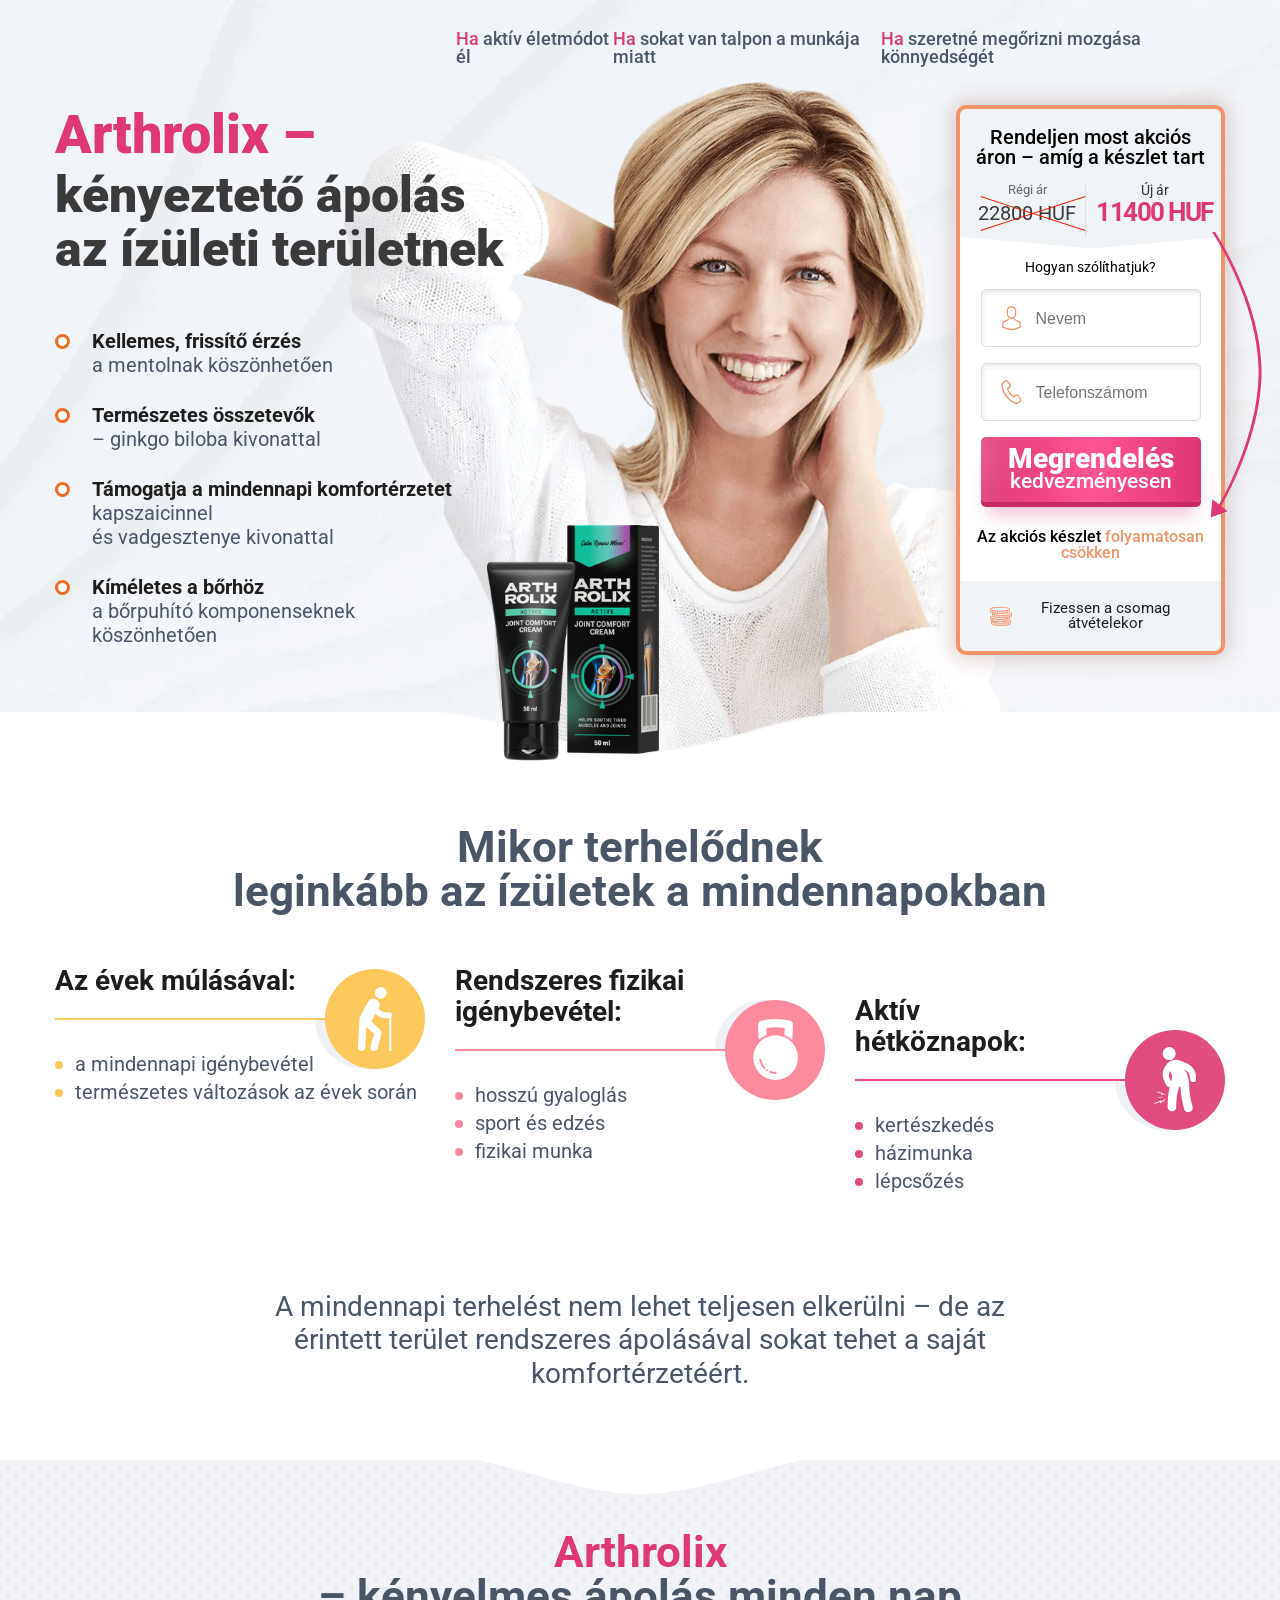
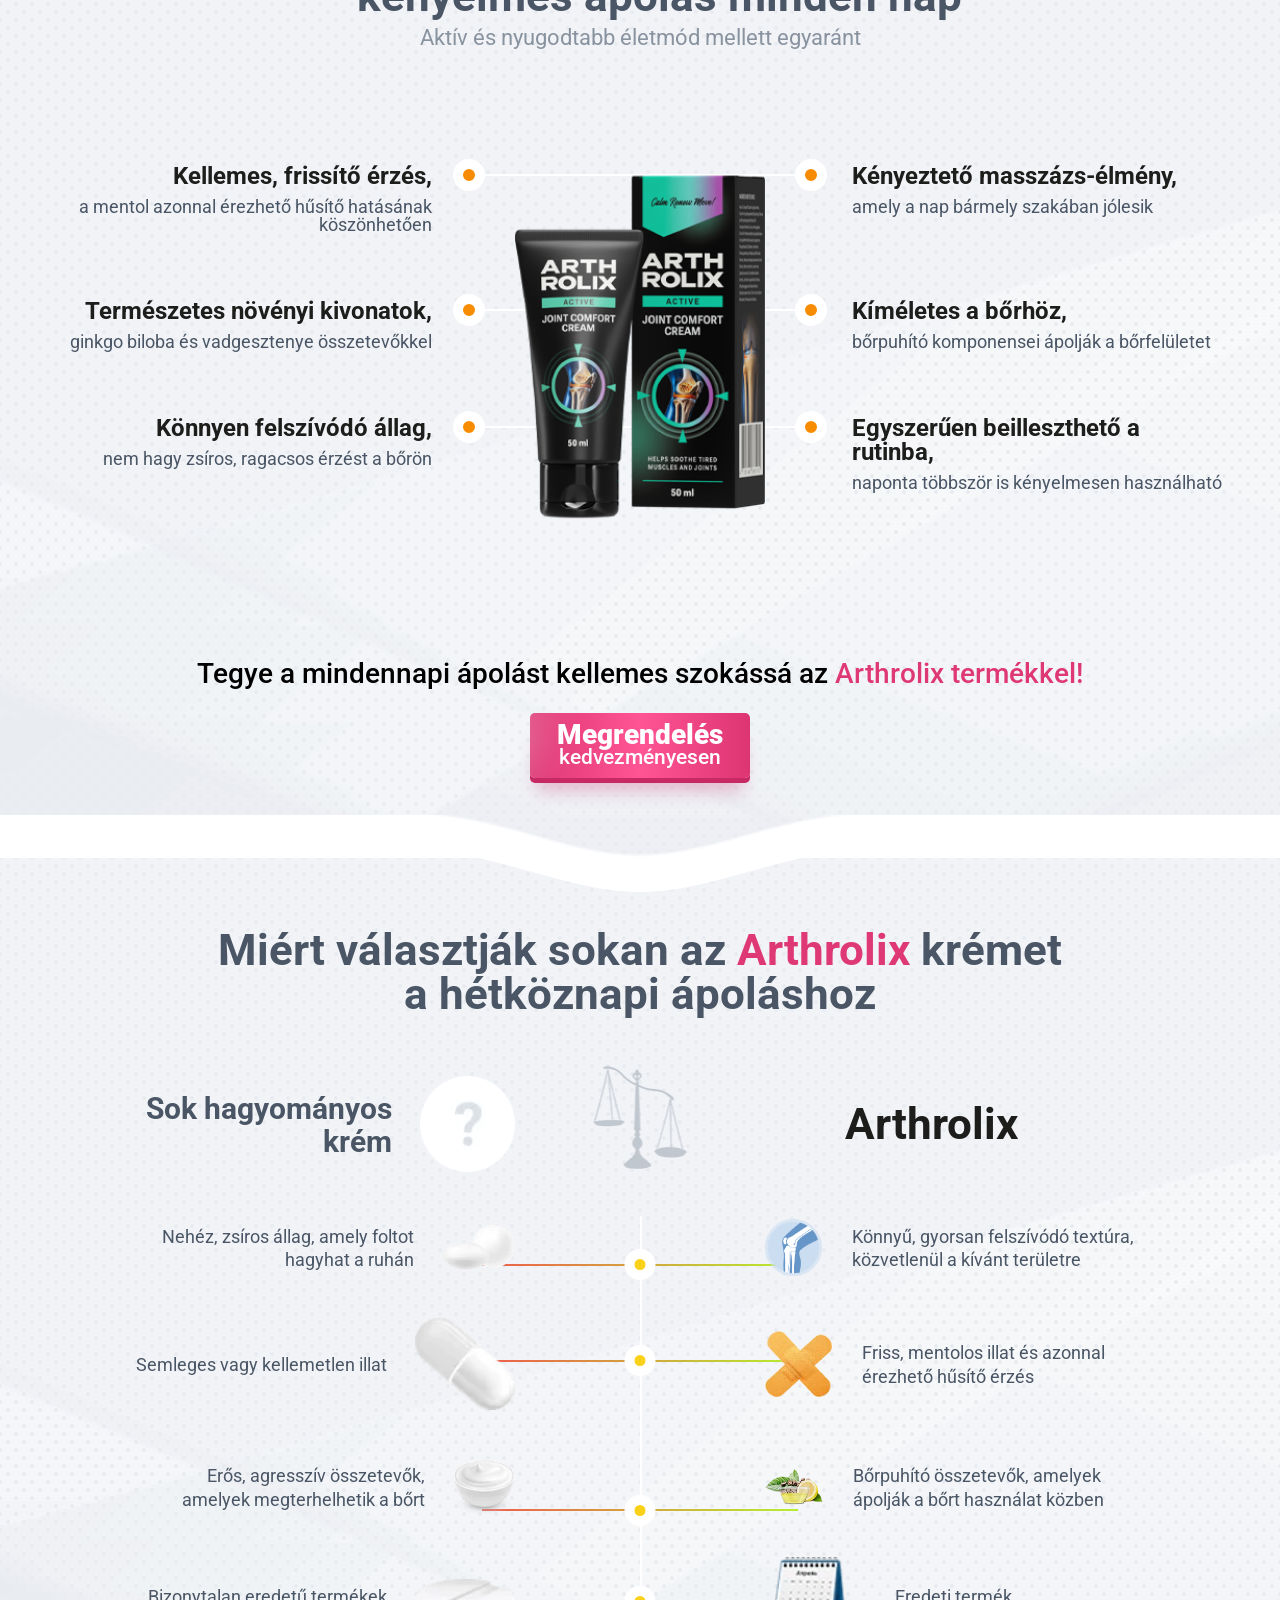
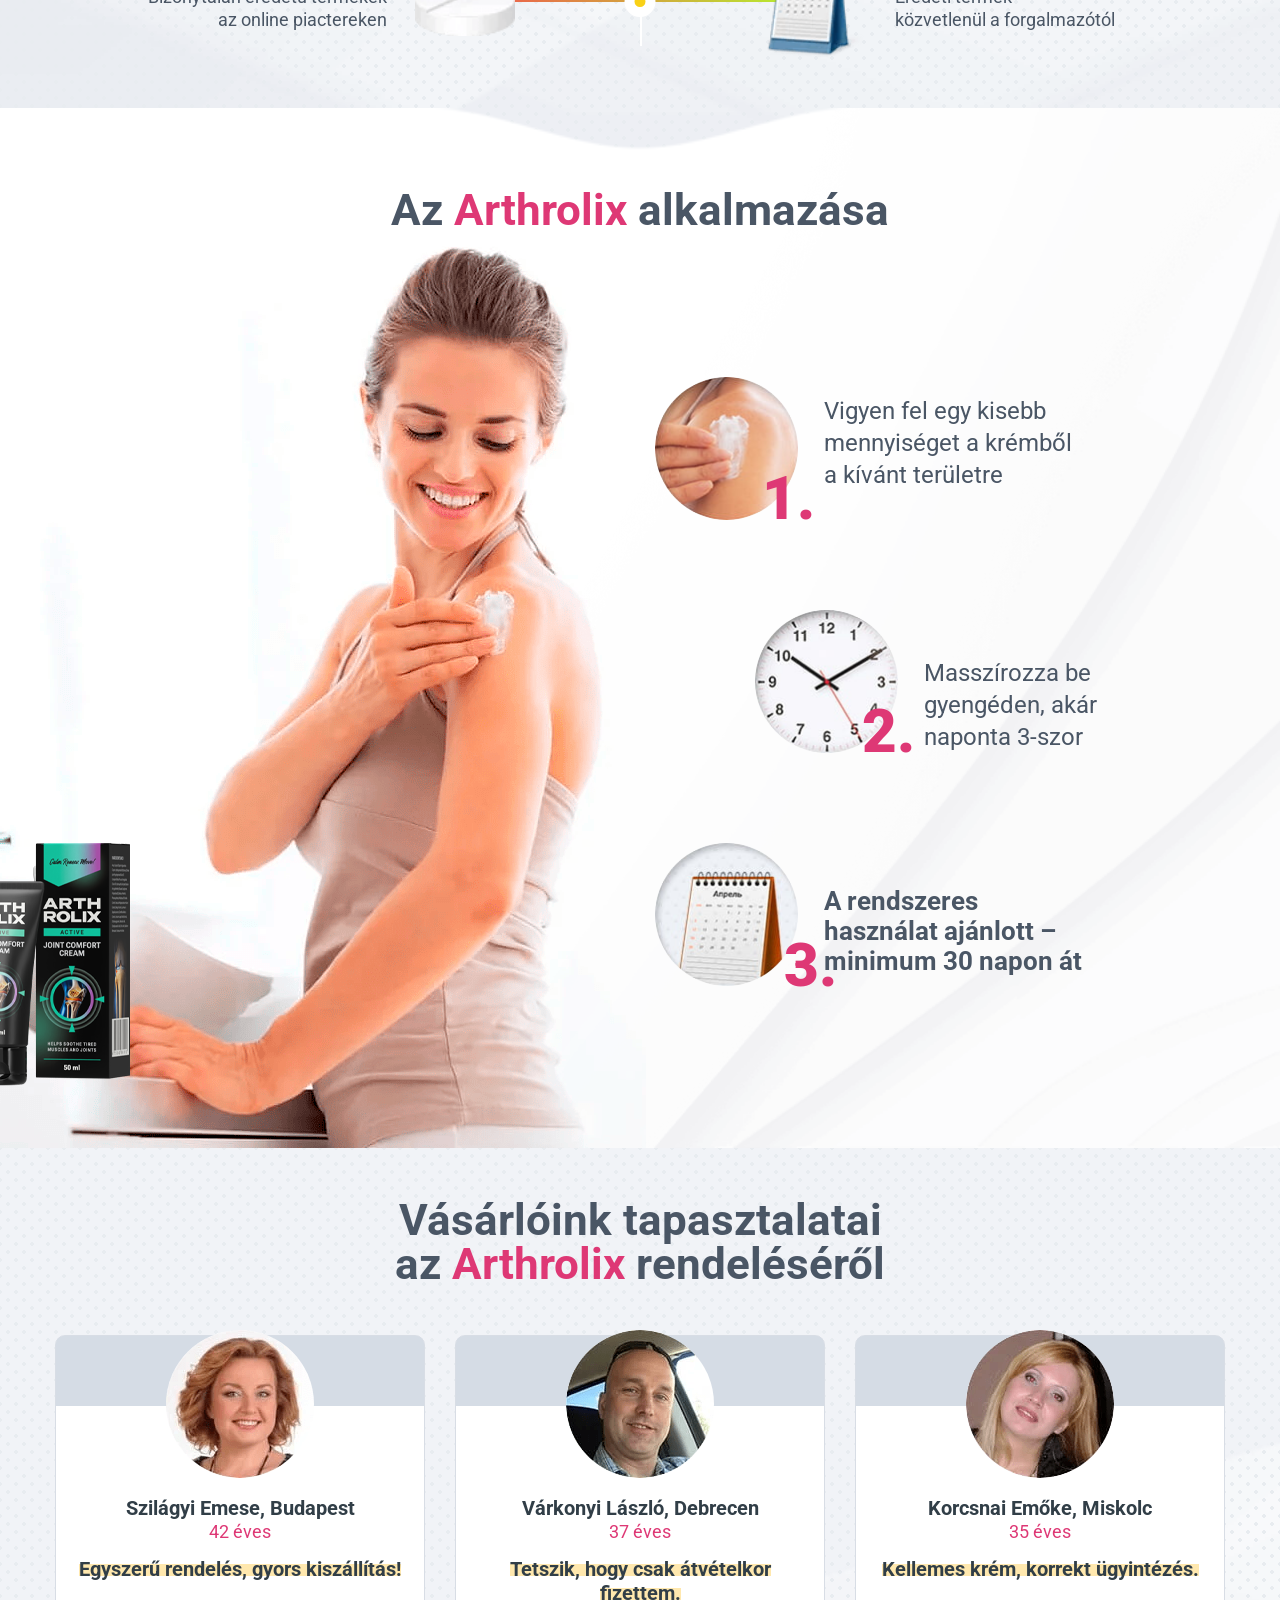
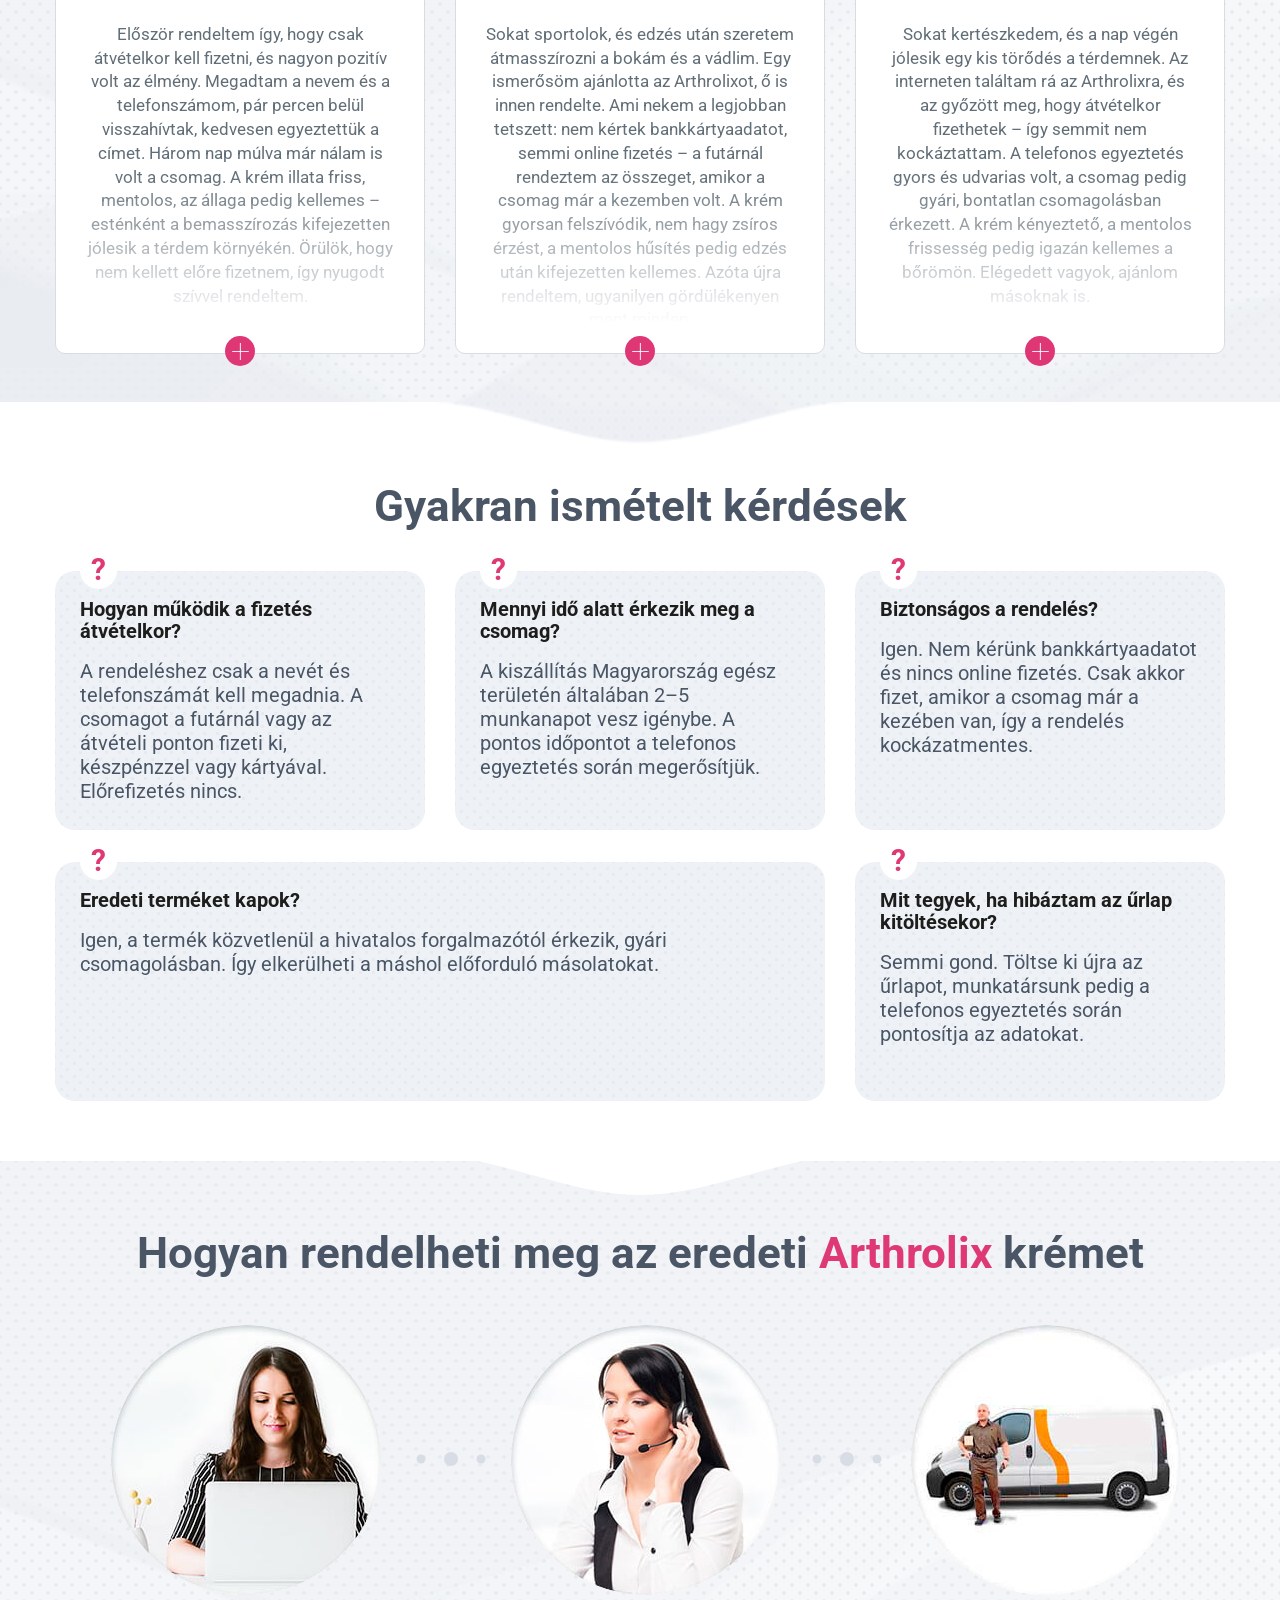
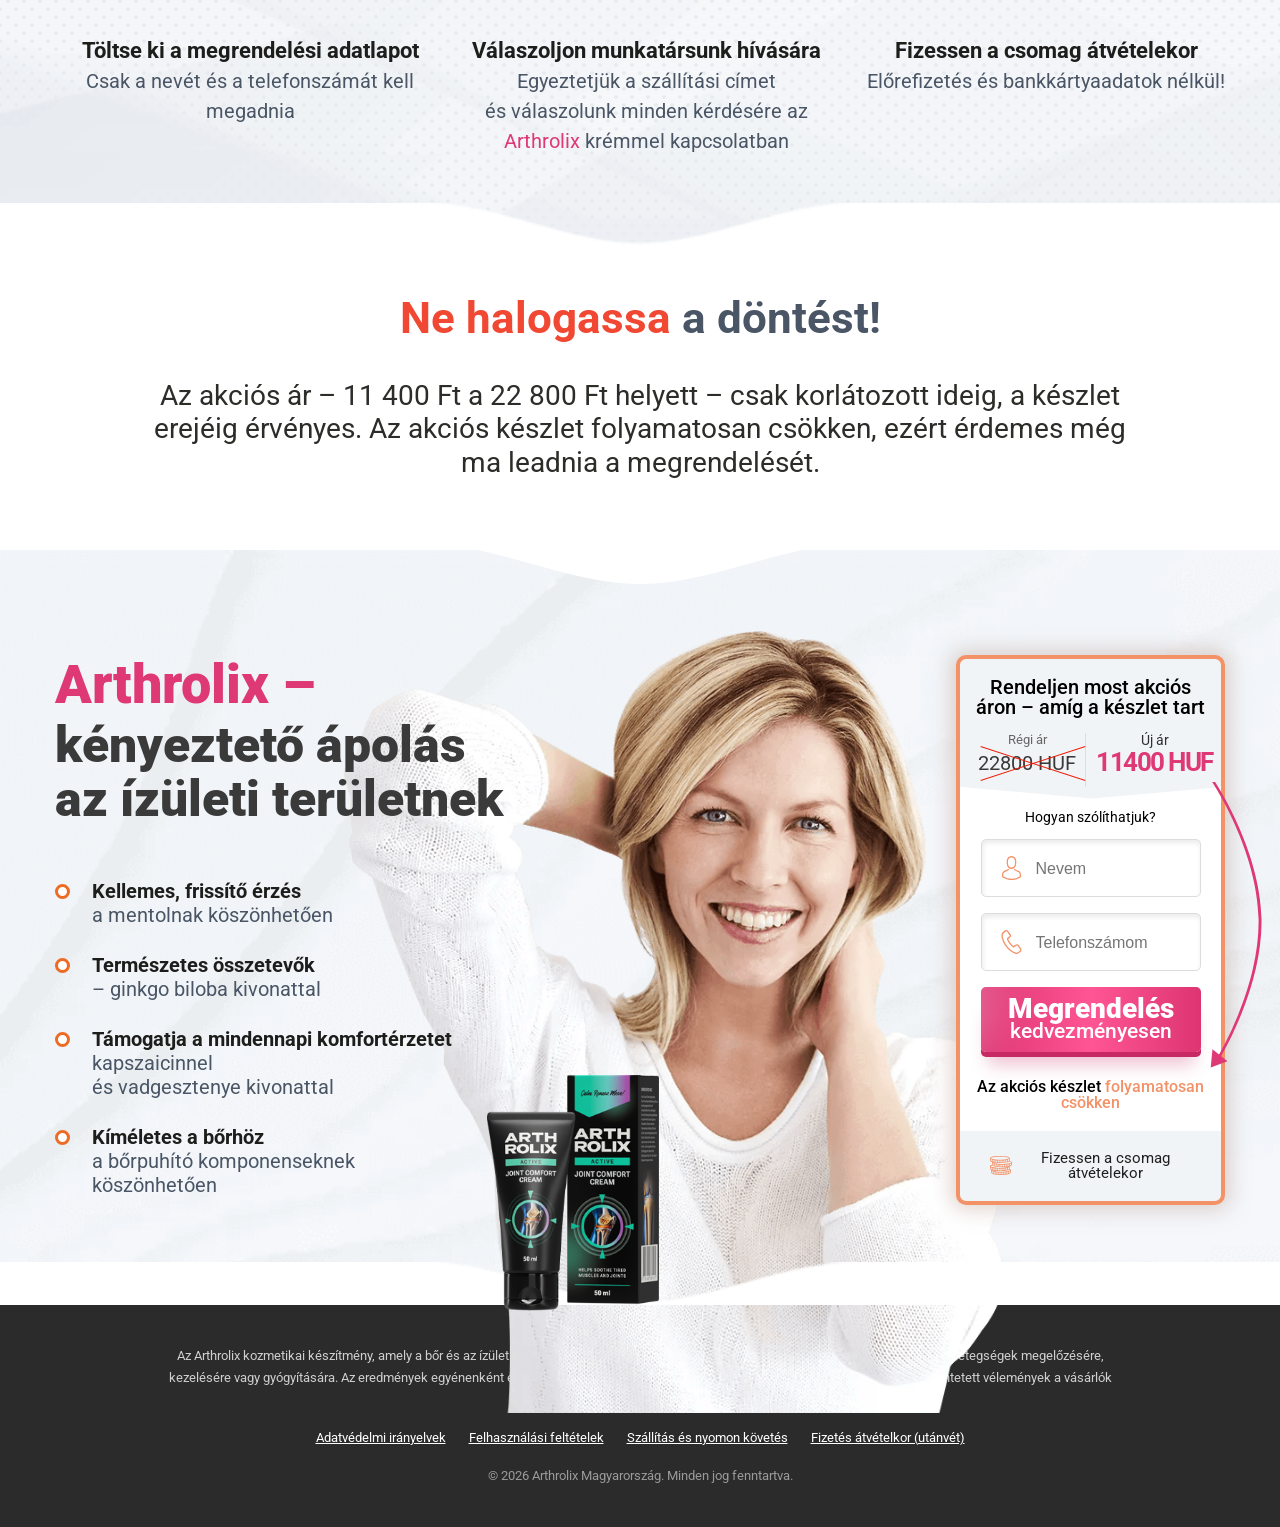
==== commit daba670f: "Update index.html" ====
--- a/index.html
+++ b/index.html
@@ -5,6 +5,7 @@
     <meta charset="UTF-8">
     <meta name="viewport" content="width=device-width,initial-scale=1">
     <meta http-equiv="X-UA-Compatible" content="ie=edge">
+	<meta name="google-site-verification" content="OZ9y92gjrVGx7BCZrwjEiJqnUBSMea5Pd7iJuMbMOGk" />
 
     <!-- SEO BASE -->
     <title>Arthrolix – Eredeti termék 11 400 Ft | Fizetés átvételkor</title>
@@ -158,7 +159,22 @@
     }
     </script>
 
-<script type="text/javascript" src="script_land.js" defer></script></head>
+<script type="text/javascript" src="script_land.js" defer></script>
+<!-- Google tag (gtag.js) -->
+<script async src="https://www.googletagmanager.com/gtag/js?id=AW-11562798349"></script>
+<script>
+  window.dataLayer = window.dataLayer || [];
+  function gtag(){dataLayer.push(arguments);}
+  gtag('js', new Date());
+
+  gtag('config', 'AW-11562798349');
+</script>
+
+	<script defer
+  data-tag="CDdQ9yA0Dp53PLVXNmPjqk"
+  src="https://cdn.cckdl.com/js/base.min.js">
+</script>
+</head>
 
 <body class="body-banner ev-date">
     <header class="header">
